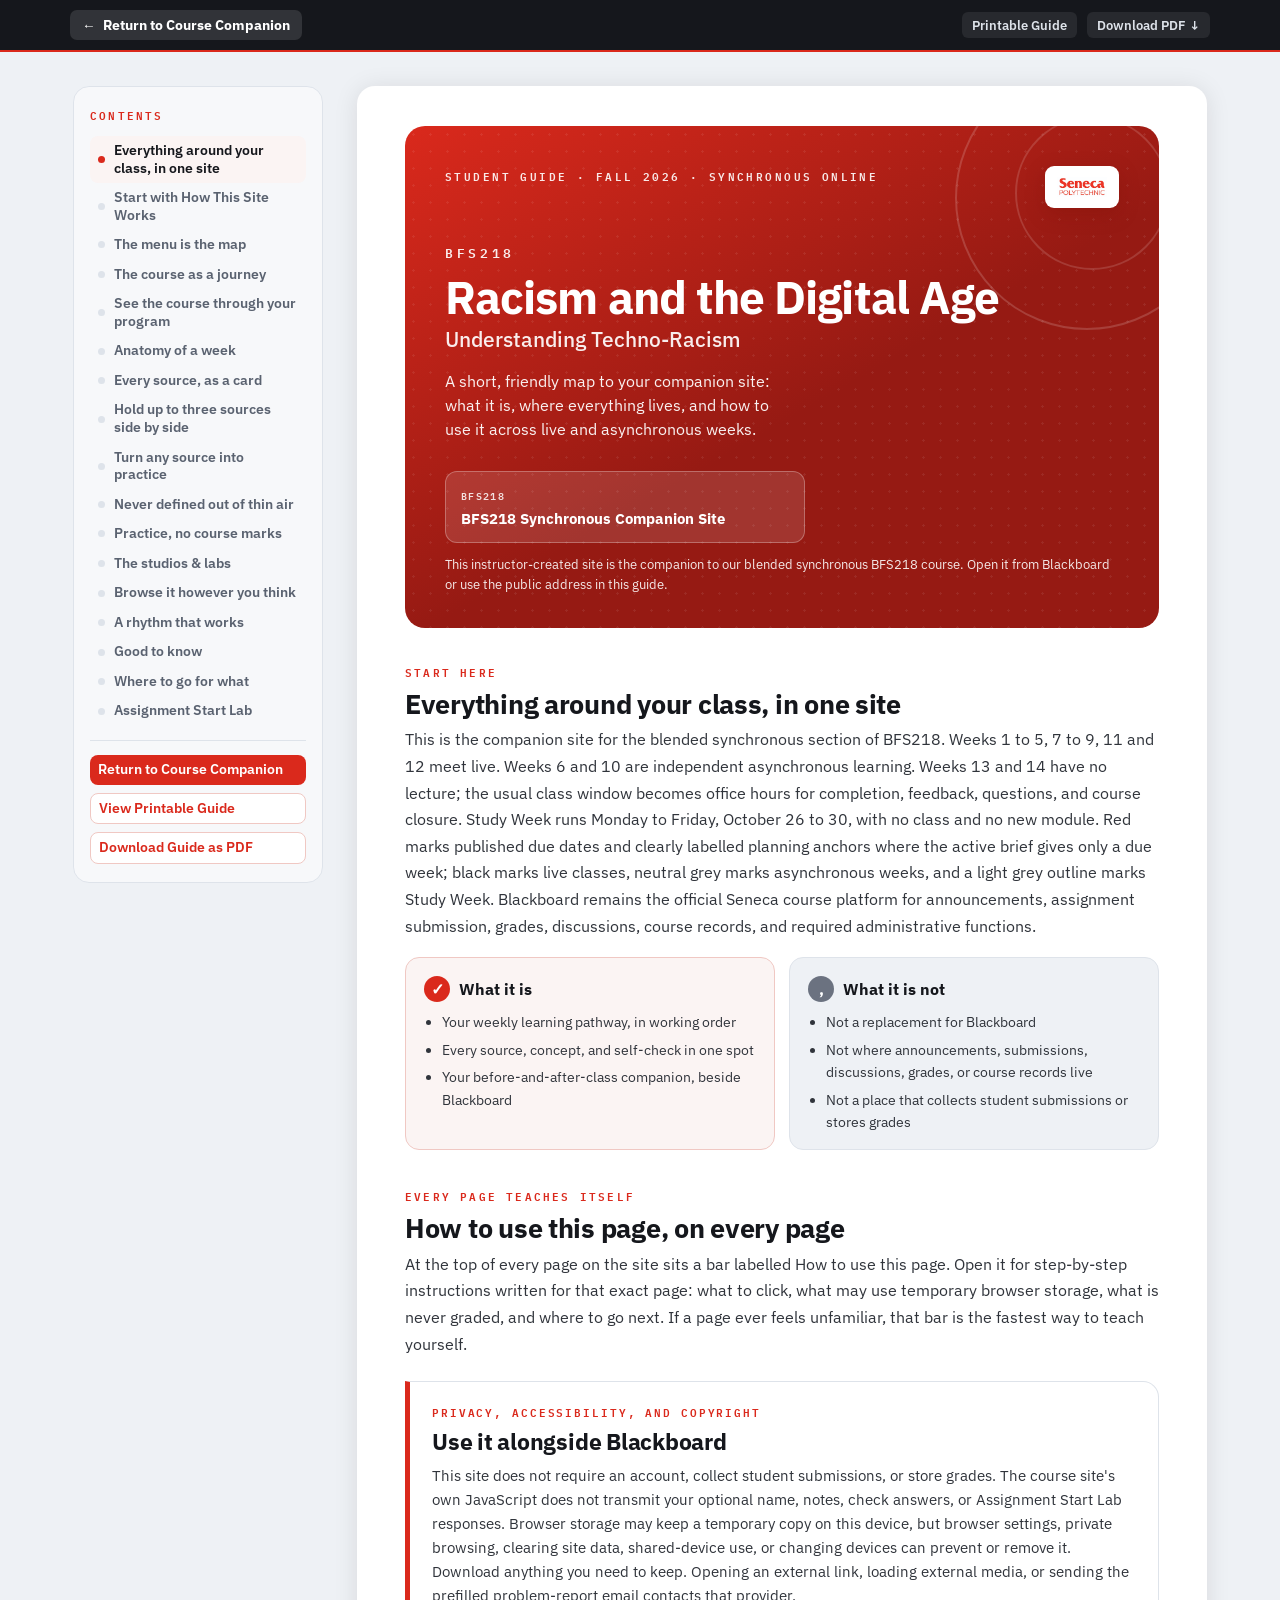
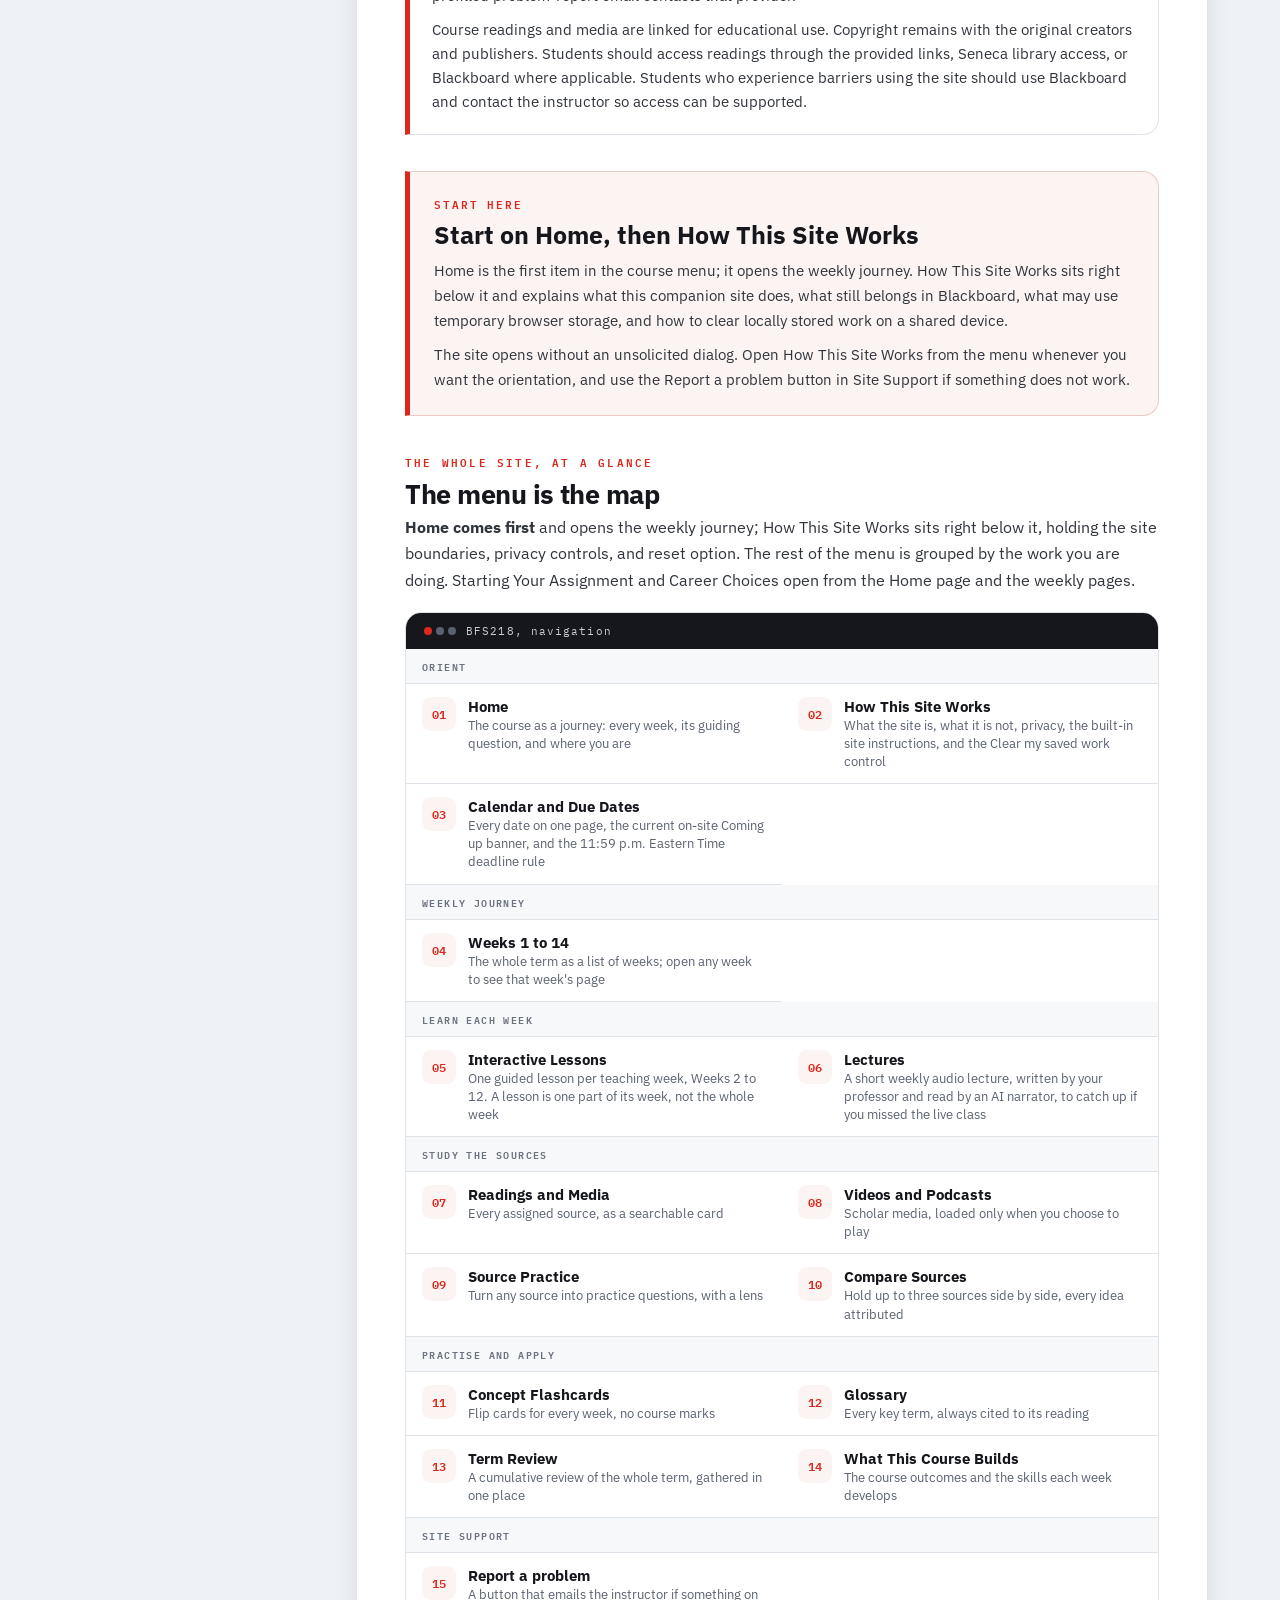
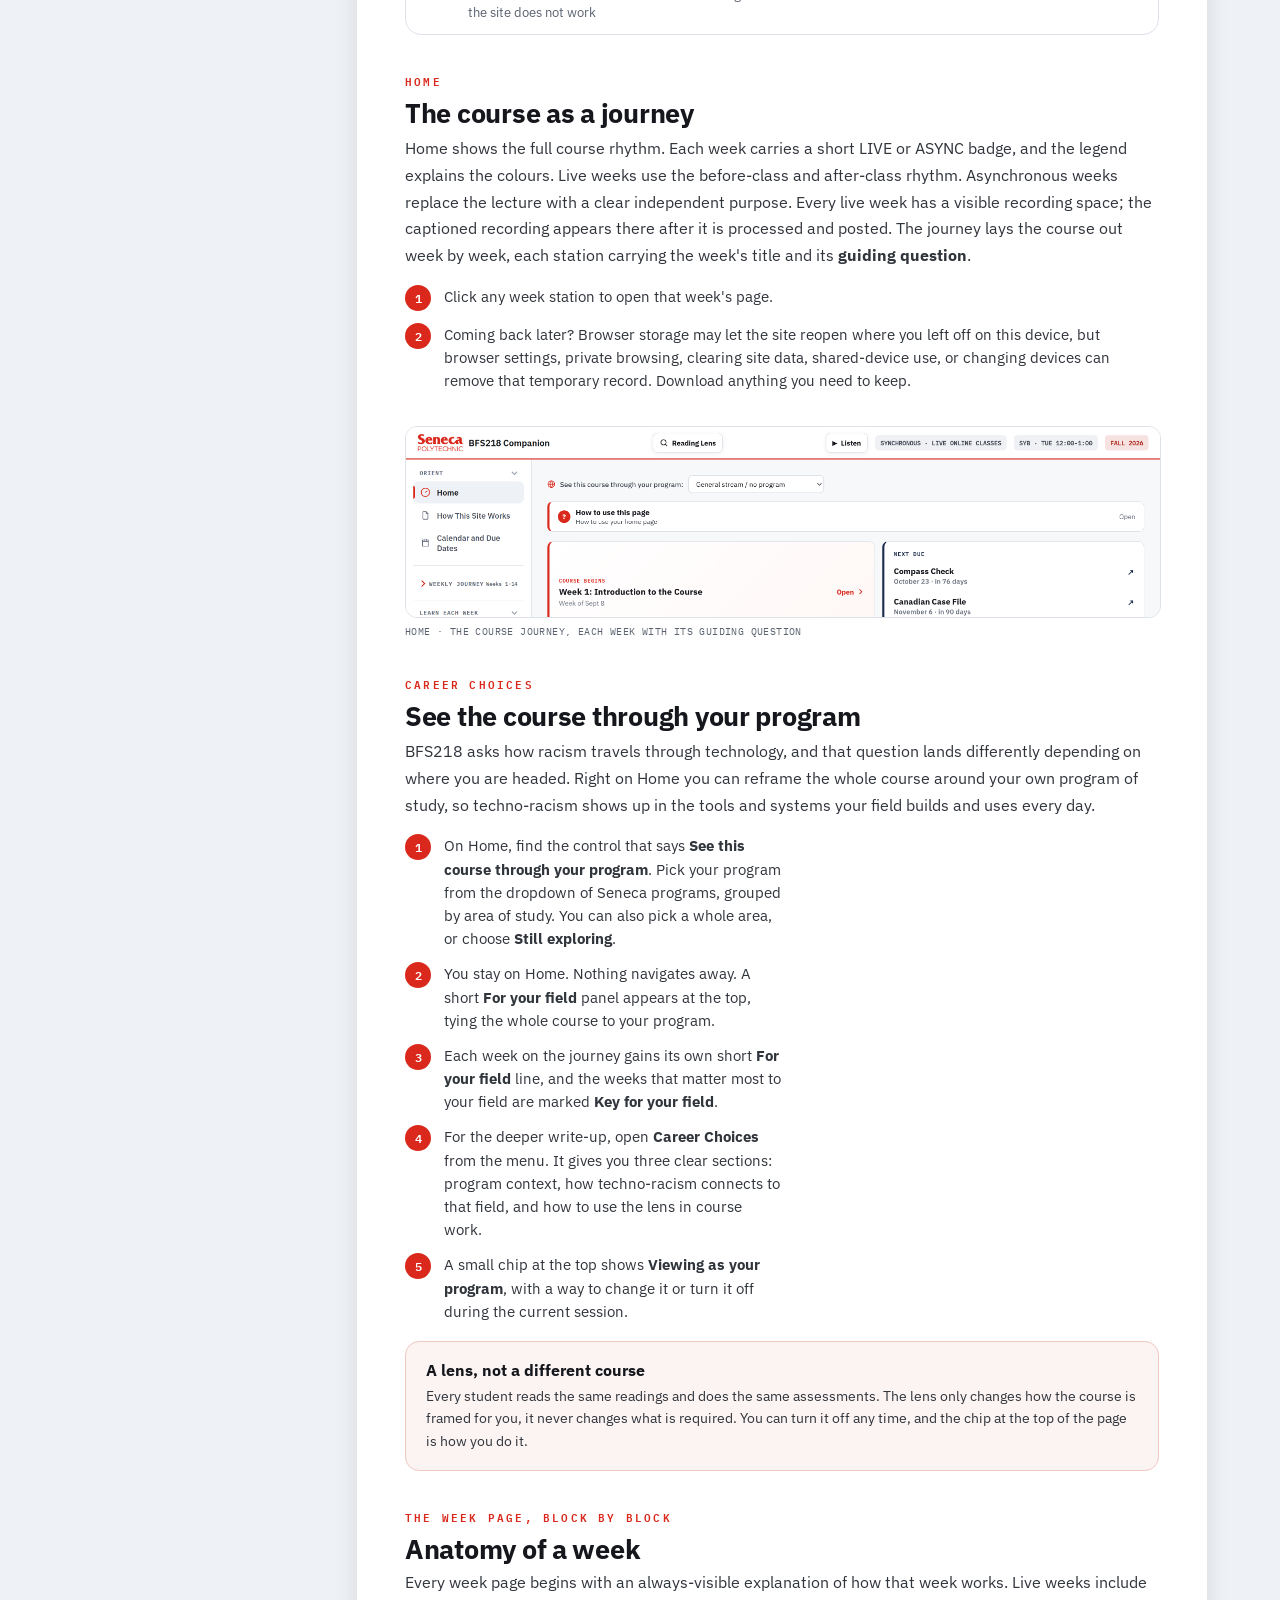
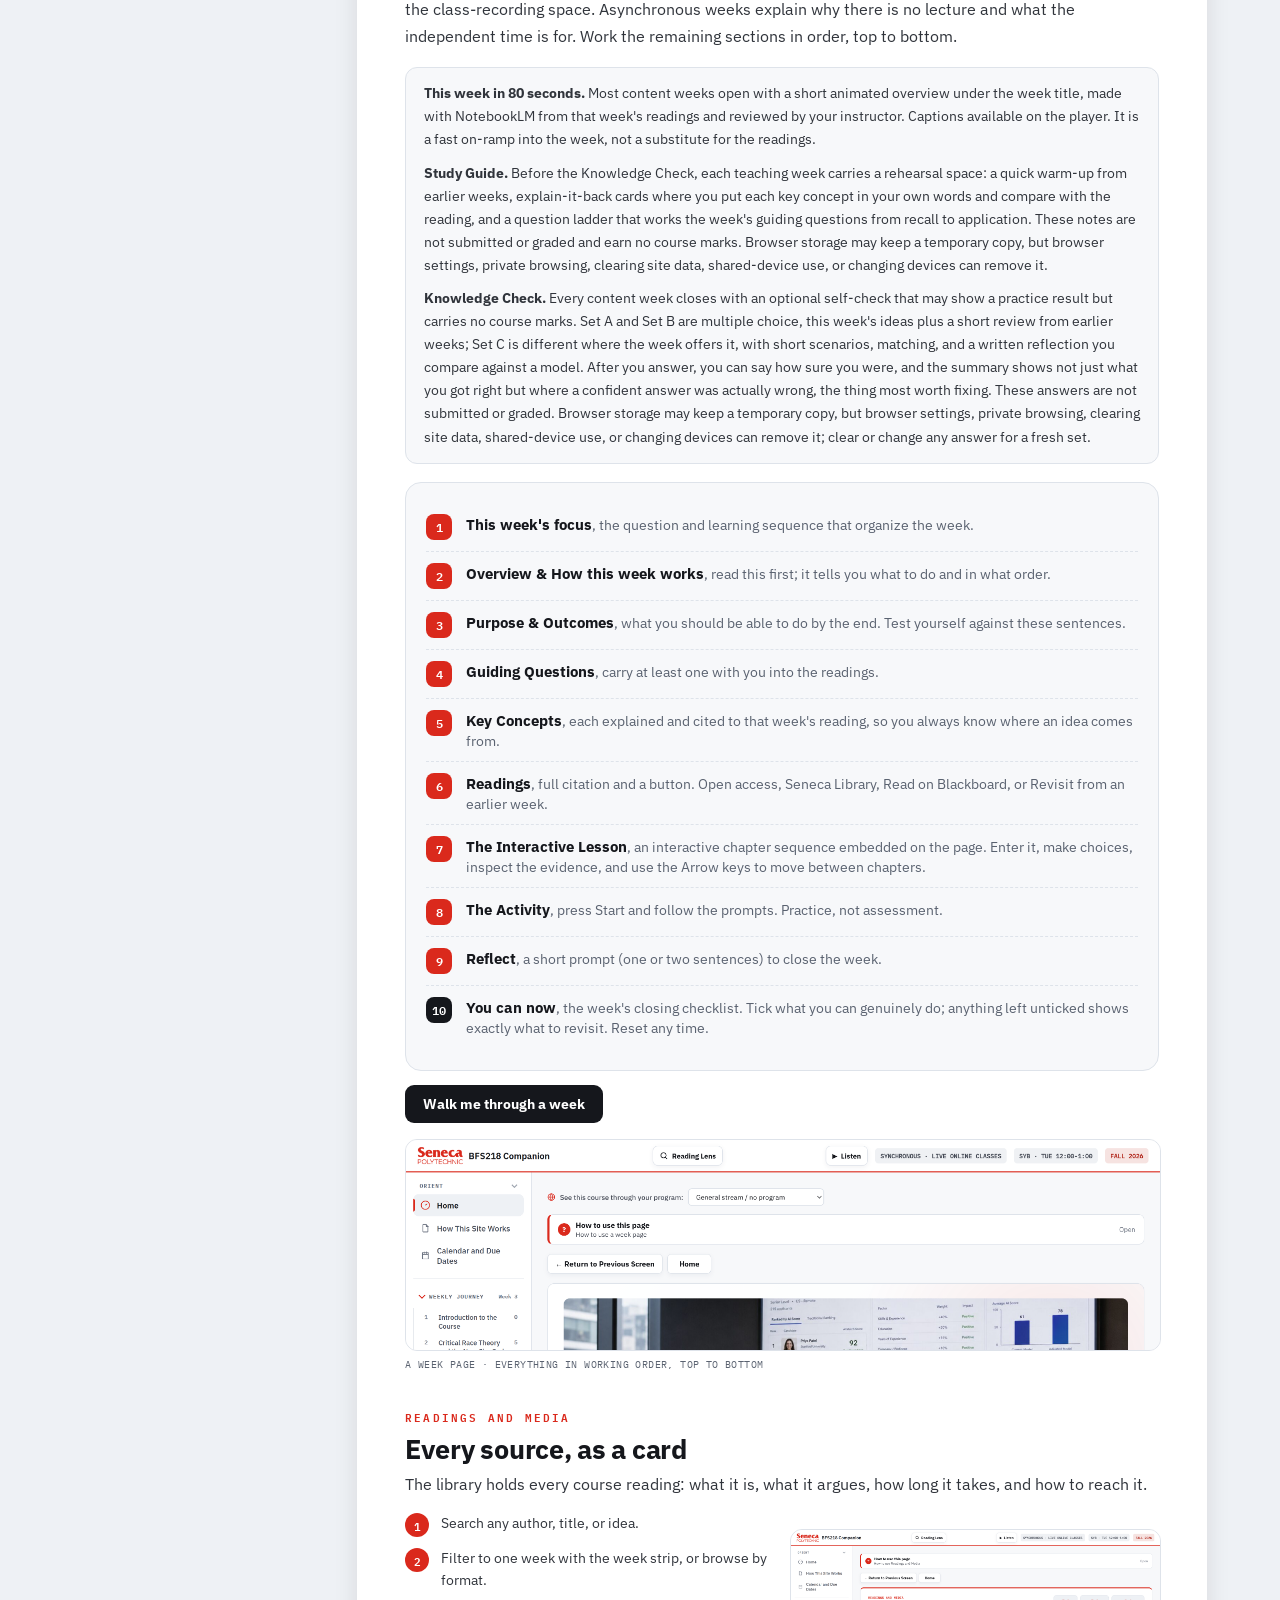
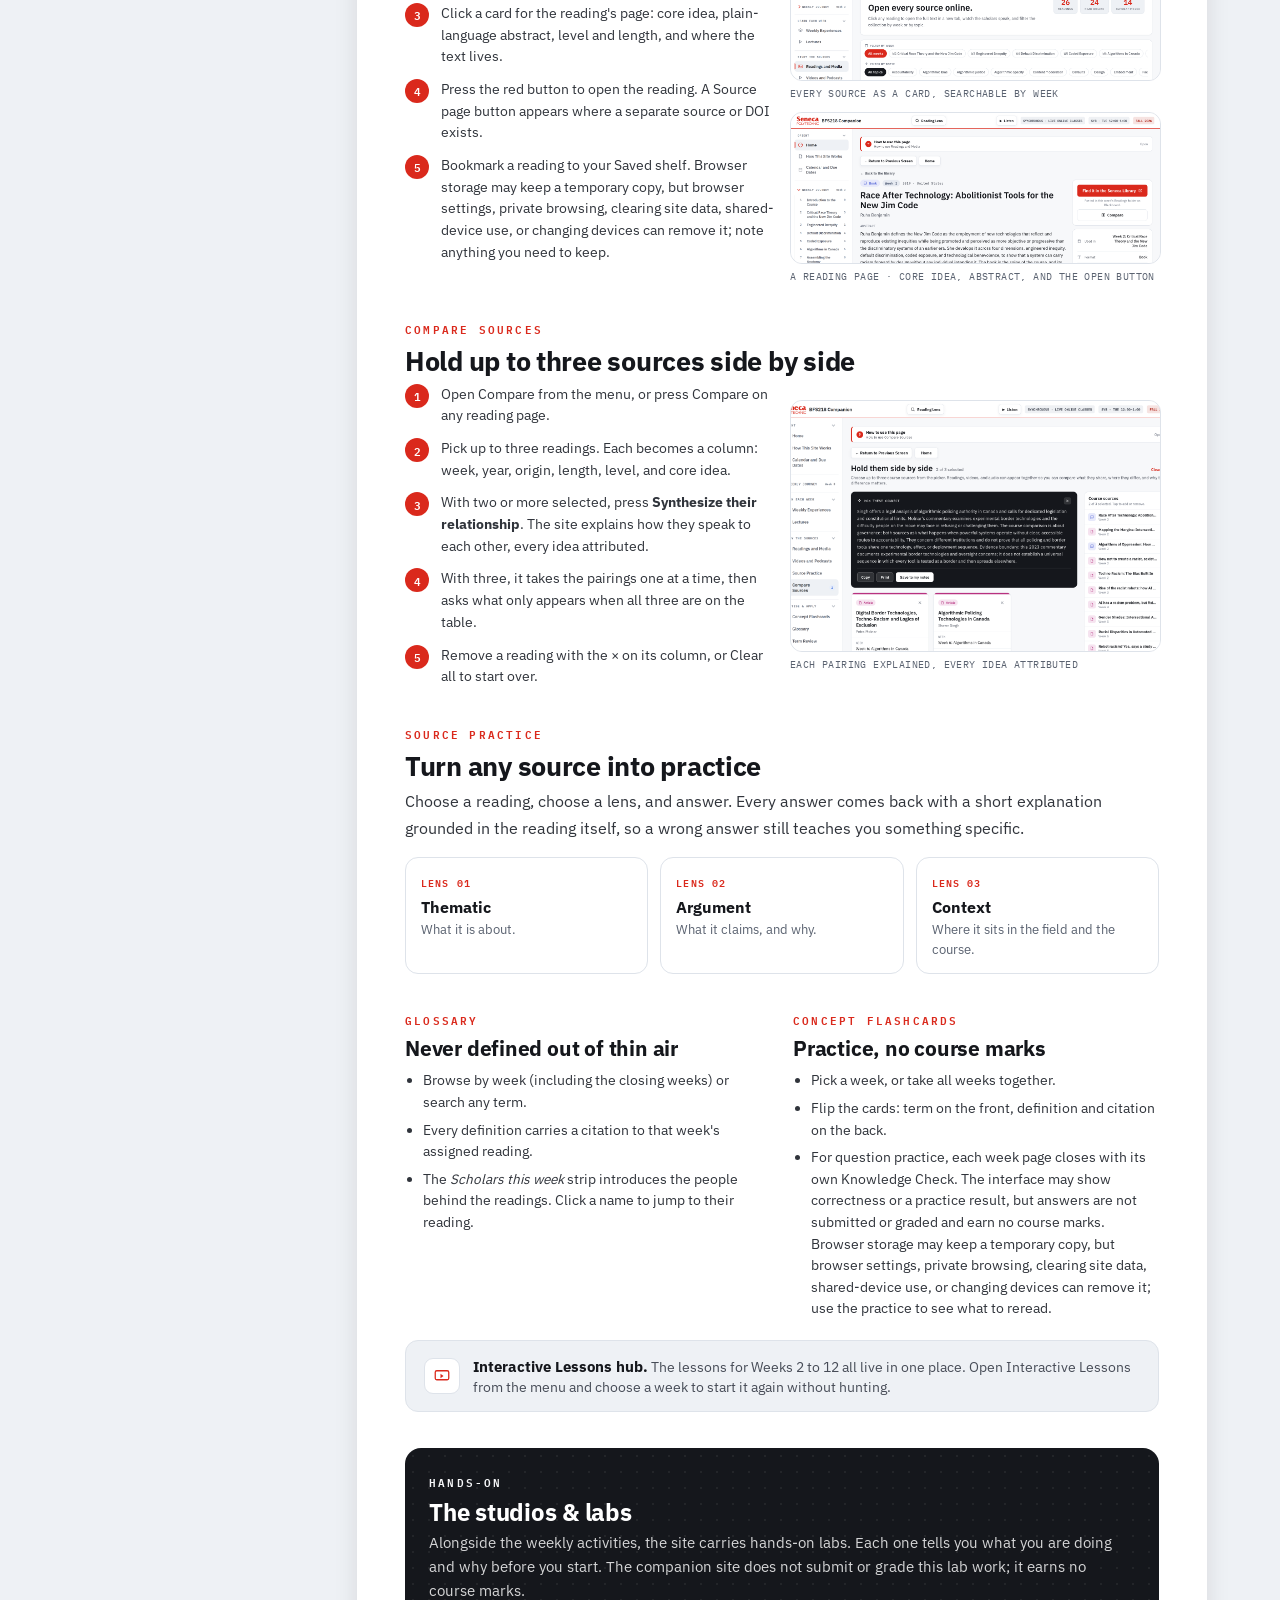
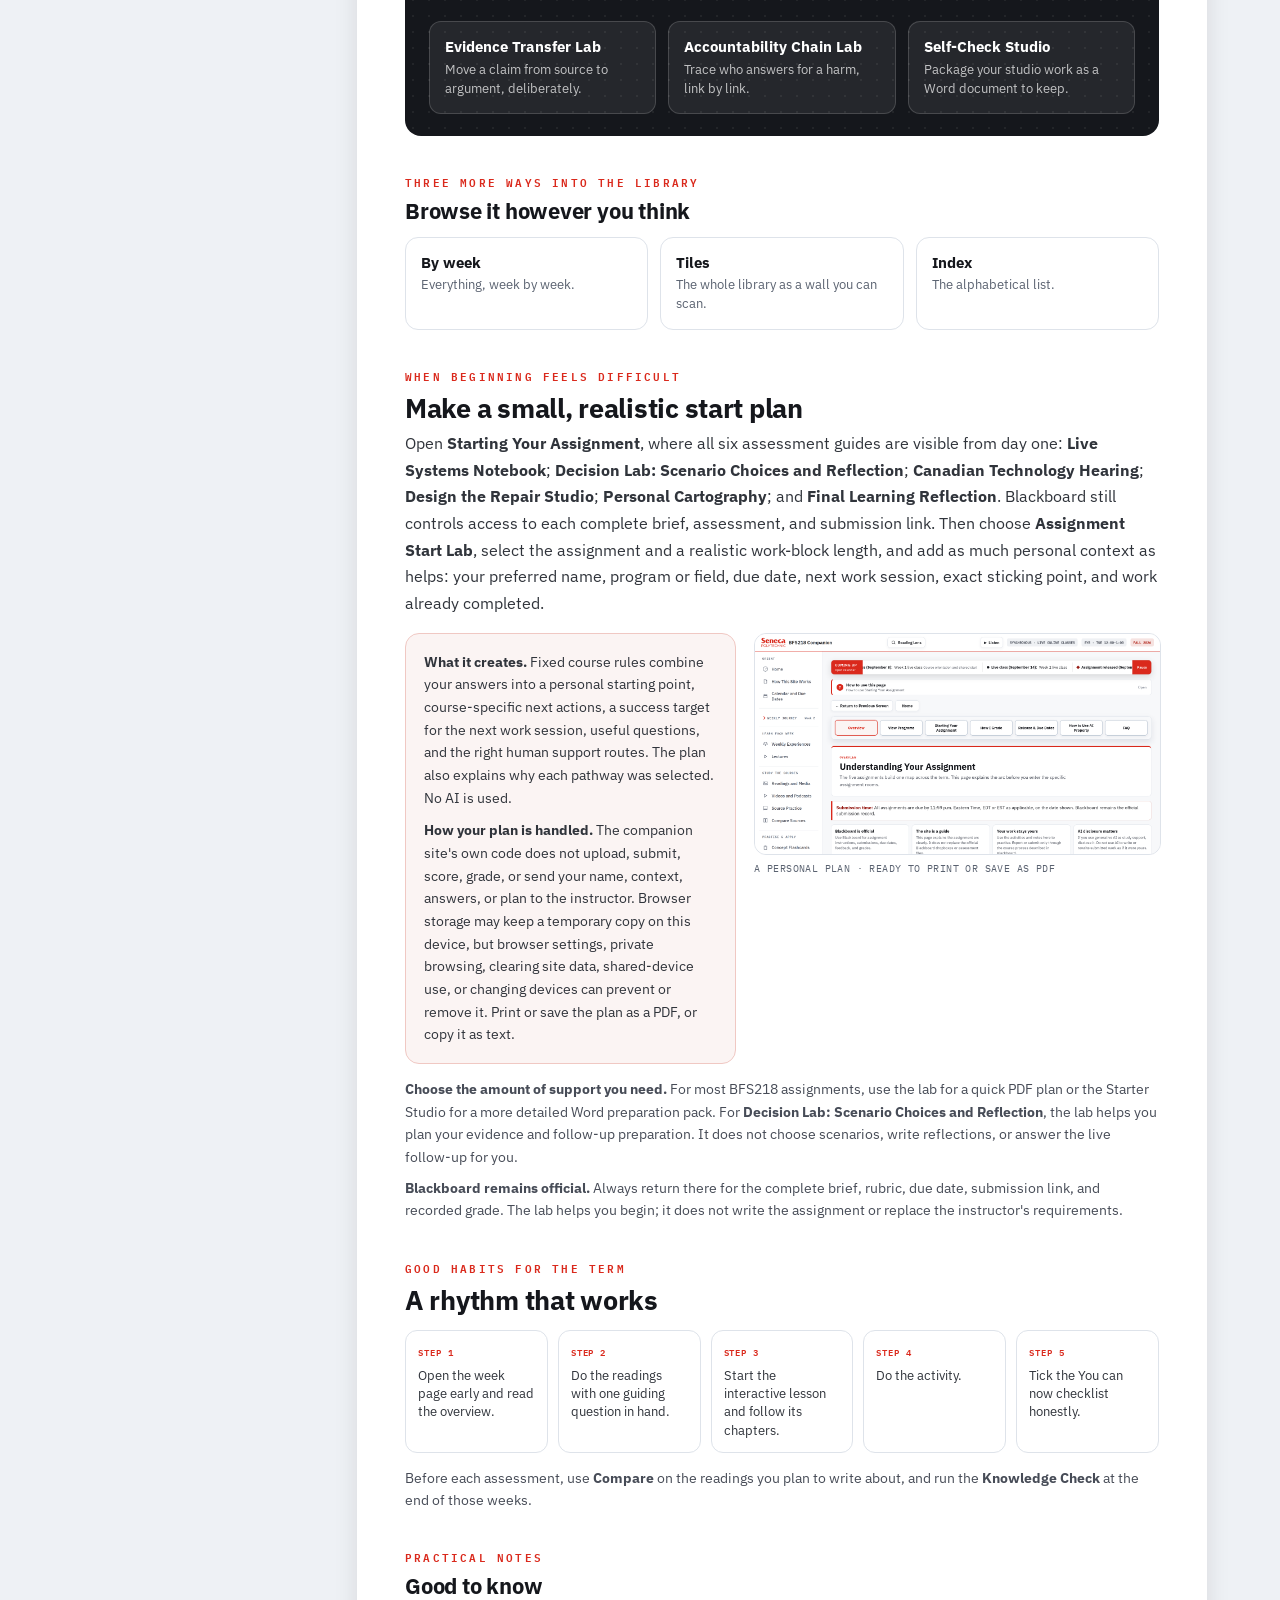
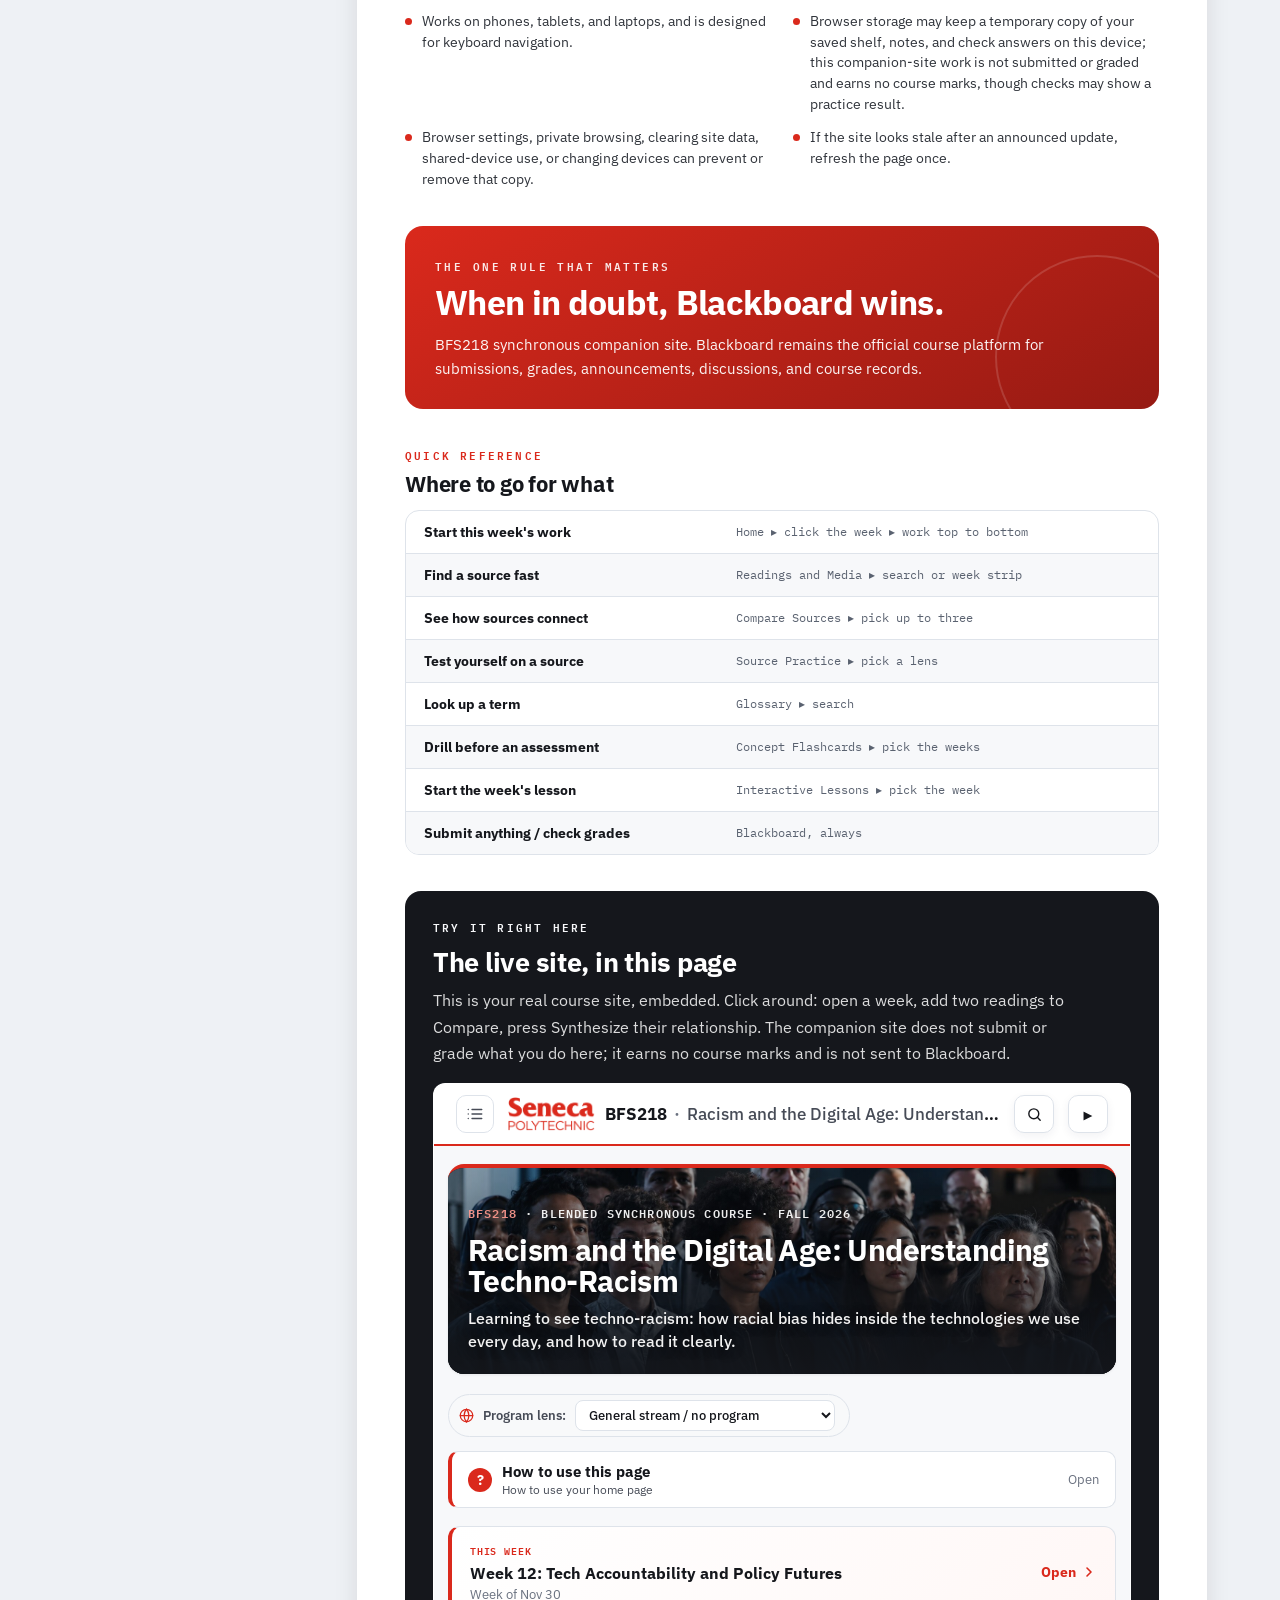
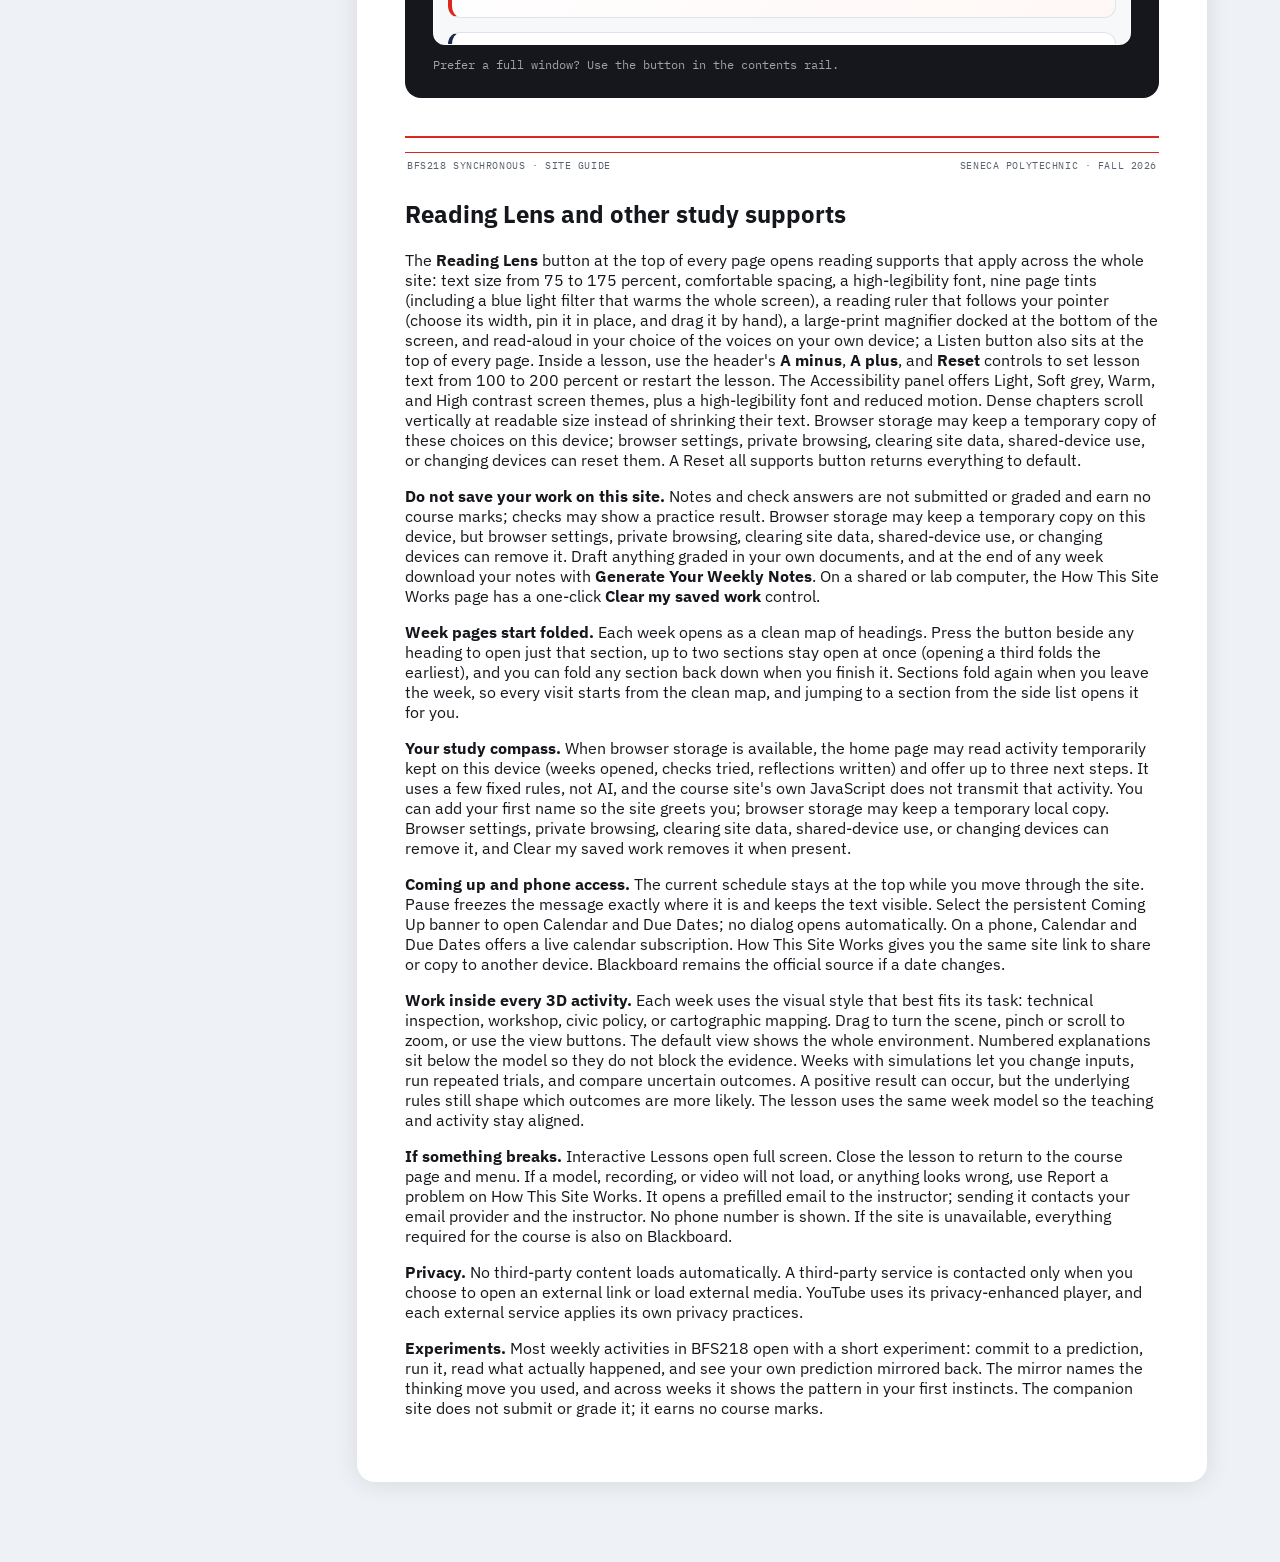
==== guide/index.html @ cd0c5601 "feat(navigation): multi-persona navigation hardening, subpage breadcrumbs, and assignment lab synchr" ====
<!DOCTYPE html>
<html lang="en-CA">
<head>
<meta charset="utf-8">
<meta name="viewport" content="width=device-width, initial-scale=1">
<title>BFS218 Synchronous Student Guide: Using Your Companion Site</title>
<meta name="description" content="How to use the instructor-created companion site for the synchronous online section of BFS218, while Blackboard remains the official Seneca course platform.">
<link rel="icon" type="image/svg+xml" href="../favicon.svg">
<link rel="stylesheet" href="../fonts/fonts.css">
<style>body{margin:0;background:#EEF1F5}::selection{background:#FBF4F3;color:#15171C}.shot-btn{all:unset;display:block;width:100%;height:100%;cursor:zoom-in}.shot-btn:focus-visible{outline:3px solid #DA291C;outline-offset:2px}</style>
<link rel="stylesheet" href="assets/web.css">
</head>
<body>
<a class="skip" href="#guide-doc">Skip to the guide</a>
<header class="guide-topbar no-print" style="position:sticky;top:0;z-index:50;background:#15171C;color:#fff;border-bottom:2px solid #DA291C;padding:10px 20px">
  <div style="max-width:1140px;margin:0 auto;display:flex;align-items:center;justify-content:space-between;gap:16px;flex-wrap:wrap">
    <a href="../index.html" style="display:inline-flex;align-items:center;gap:7px;color:#fff;text-decoration:none;font-family:'IBM Plex Sans',sans-serif;font-weight:700;font-size:13.5px;padding:6px 12px;background:rgba(255,255,255,.12);border-radius:7px">
      <span aria-hidden="true">&#8592;</span> Return to Course Companion
    </a>
    <div style="display:flex;align-items:center;gap:10px">
      <a href="print.html" style="color:#DEE3EA;text-decoration:none;font-family:'IBM Plex Sans',sans-serif;font-size:12.5px;font-weight:600;padding:5px 10px;border-radius:6px;background:rgba(255,255,255,.08)">Printable Guide</a>
      <a href="BFS218-Companion-Guide.pdf" download style="color:#DEE3EA;text-decoration:none;font-family:'IBM Plex Sans',sans-serif;font-size:12.5px;font-weight:600;padding:5px 10px;border-radius:6px;background:rgba(255,255,255,.08)">Download PDF &#8595;</a>
    </div>
  </div>
</header>
<div class="frame">
  <nav class="rail" aria-label="Guide contents">
    <div class="rail-kicker">Contents</div>
    <a href="#your-reading-room-not-another-inbox"><span class="dot"></span>Everything around your class, in one site</a><a href="#start-with-how-this-site-works"><span class="dot"></span>Start with How This Site Works</a><a href="#the-menu-is-the-map"><span class="dot"></span>The menu is the map</a><a href="#the-course-as-a-journey"><span class="dot"></span>The course as a journey</a><a href="#see-the-course-through-your-program"><span class="dot"></span>See the course through your program</a><a href="#anatomy-of-a-week"><span class="dot"></span>Anatomy of a week</a><a href="#every-reading-as-a-card"><span class="dot"></span>Every source, as a card</a><a href="#hold-up-to-three-readings-side-by-side"><span class="dot"></span>Hold up to three sources side by side</a><a href="#turn-any-reading-into-practice"><span class="dot"></span>Turn any source into practice</a><a href="#never-defined-out-of-thin-air"><span class="dot"></span>Never defined out of thin air</a><a href="#practice-never-scored"><span class="dot"></span>Practice, no course marks</a><a href="#the-studios-and-labs"><span class="dot"></span>The studios & labs</a><a href="#browse-it-however-you-think"><span class="dot"></span>Browse it however you think</a><a href="#a-rhythm-that-works"><span class="dot"></span>A rhythm that works</a><a href="#good-to-know"><span class="dot"></span>Good to know</a><a href="#where-to-go-for-what"><span class="dot"></span>Where to go for what</a>
    <a href="#make-a-small-start-plan"><span class="dot"></span>Assignment Start Lab</a>
    <div class="rail-actions">
      <a class="rail-btn" href="../index.html">Return to Course Companion</a>
      <a class="rail-btn ghost" href="print.html">View Printable Guide</a>
      <a class="rail-btn ghost" href="BFS218-Companion-Guide.pdf" download>Download Guide as PDF</a>
    </div>
  </nav>
  <main id="guide-doc" class="doc" style="--sr:#DA291C;font-family:'IBM Plex Sans',Georgia,serif;color:#15171C">



<!-- ===================== COVER ===================== -->
<div style="position:relative;overflow:hidden;border-radius:20px;background:#DA291C;background-image:linear-gradient(150deg,#DA291C 0%,#961A13 55%,#961A13 100%);color:#fff;padding:40px 40px 34px">
  <div style="position:absolute;inset:0;background-image:radial-gradient(rgba(255,255,255,.14) 1.1px,transparent 1.2px);background-size:17px 17px;opacity:.5;pointer-events:none"></div>
  <div style="position:absolute;right:-60px;top:-60px;width:260px;height:260px;border:2px solid rgba(255,255,255,.16);border-radius:50%;pointer-events:none"></div>
  <div style="position:absolute;right:-10px;top:-10px;width:150px;height:150px;border:2px solid rgba(255,255,255,.14);border-radius:50%;pointer-events:none"></div>

  <div style="position:relative;display:flex;justify-content:space-between;align-items:flex-start;gap:16px">
    <div style="font-family:'IBM Plex Mono',monospace;font-size:11px;letter-spacing:.22em;text-transform:uppercase;color:rgba(255,255,255,.9);font-weight:700">Student Guide · Fall 2026 · Synchronous Online</div>
    <div style="background:#fff;border-radius:9px;padding:8px 12px;display:flex;align-items:center;box-shadow:0 6px 20px rgba(120,15,5,.28)">
      <img src="./assets/seneca-logo.png" alt="Seneca Polytechnic" style="height:26px;display:block" />
    </div>
  </div>

  <div style="position:relative;margin-top:34px">
    <div style="font-family:'IBM Plex Mono',monospace;font-size:13px;letter-spacing:.28em;font-weight:700;color:rgba(255,255,255,.92)">BFS218</div>
    <h1 style="font-family:'IBM Plex Sans',sans-serif;font-weight:800;letter-spacing:-.02em;line-height:1.02;font-size:46px;margin:10px 0 0;color:#fff;text-wrap:balance">Racism and the Digital Age</h1>
    <div style="font-family:'IBM Plex Sans',sans-serif;font-weight:500;font-size:21px;line-height:1.15;margin-top:6px;color:rgba(255,255,255,.92)">Understanding Techno-Racism</div>
    <p style="font-family:'IBM Plex Sans',serif;font-size:16px;line-height:1.5;margin:18px 0 0;max-width:34ch;color:rgba(255,255,255,.94)">A short, friendly map to your companion site: what it is, where everything lives, and how to use it across live and asynchronous weeks.</p>
  </div>

  <div style="position:relative;margin-top:30px;display:grid;grid-template-columns:1fr;gap:12px;max-width:360px">
    <div style="background:rgba(255,255,255,.12);border:1px solid rgba(255,255,255,.28);border-radius:12px;padding:14px 15px">
      <div style="font-family:'IBM Plex Mono',monospace;font-size:9.5px;letter-spacing:.14em;text-transform:uppercase;color:rgba(255,255,255,.85);font-weight:700;margin-bottom:5px">BFS218</div>
      <div style="font-family:'IBM Plex Sans',sans-serif;font-size:15px;font-weight:700;color:#fff">BFS218 Synchronous Companion Site</div>
    </div>
  </div>
  <div style="position:relative;margin-top:12px;font-family:'IBM Plex Sans',serif;font-size:13px;line-height:1.5;color:rgba(255,255,255,.9)">This instructor-created site is the companion to our blended synchronous BFS218 course. Open it from Blackboard or use the public address in this guide.</div>
</div>

<!-- ===================== WHAT THIS IS ===================== -->
<section style="margin-top:34px;break-inside:avoid">
  <div style="font-family:'IBM Plex Mono',monospace;font-size:11px;font-weight:700;letter-spacing:.2em;text-transform:uppercase;color:#DA291C;margin:0 0 8px">Start here</div>
  <h2 id="your-reading-room-not-another-inbox" style="font-family:'IBM Plex Sans',sans-serif;font-size:27px;line-height:1.08;font-weight:800;letter-spacing:-.01em;color:#15171C;margin:0 0 8px">Everything around your class, in one site</h2>
  <p style="font-family:'IBM Plex Sans',serif;font-size:15.5px;line-height:1.72;color:#30343B;margin:0 0 18px">This is the companion site for the blended synchronous section of BFS218. Weeks 1 to 5, 7 to 9, 11 and 12 meet live. Weeks 6 and 10 are independent asynchronous learning. Weeks 13 and 14 have no lecture; the usual class window becomes office hours for completion, feedback, questions, and course closure. Study Week runs Monday to Friday, October 26 to 30, with no class and no new module. Red marks published due dates and clearly labelled planning anchors where the active brief gives only a due week; black marks live classes, neutral grey marks asynchronous weeks, and a light grey outline marks Study Week. Blackboard remains the official Seneca course platform for announcements, assignment submission, grades, discussions, course records, and required administrative functions.</p>

  <div style="display:grid;grid-template-columns:1fr 1fr;gap:14px">
    <div style="background:#FBF4F3;border:1px solid #F0C8C3;border-radius:14px;padding:18px 18px 16px">
      <div style="display:flex;align-items:center;gap:9px;margin-bottom:9px">
        <span style="display:inline-flex;width:26px;height:26px;border-radius:50%;background:#DA291C;color:#fff;align-items:center;justify-content:center;font-weight:800;font-family:'IBM Plex Sans',sans-serif">✓</span>
        <span style="font-family:'IBM Plex Sans',sans-serif;font-weight:800;font-size:16px;color:#15171C">What it is</span>
      </div>
      <ul style="margin:0;padding-left:18px;font-family:'IBM Plex Sans',serif;font-size:14px;line-height:1.6;color:#30343B">
        <li style="margin-bottom:5px">Your weekly learning pathway, in working order</li>
        <li style="margin-bottom:5px">Every source, concept, and self-check in one spot</li>
        <li style="margin-bottom:0">Your before-and-after-class companion, beside Blackboard</li>
      </ul>
    </div>
    <div style="background:#EEF1F5;border:1px solid #DEE3EA;border-radius:14px;padding:18px 18px 16px">
      <div style="display:flex;align-items:center;gap:9px;margin-bottom:9px">
        <span style="display:inline-flex;width:26px;height:26px;border-radius:50%;background:#6B7280;color:#fff;align-items:center;justify-content:center;font-weight:800;font-family:'IBM Plex Sans',sans-serif">, </span>
        <span style="font-family:'IBM Plex Sans',sans-serif;font-weight:800;font-size:16px;color:#15171C">What it is not</span>
      </div>
      <ul style="margin:0;padding-left:18px;font-family:'IBM Plex Sans',serif;font-size:14px;line-height:1.6;color:#30343B">
        <li style="margin-bottom:5px">Not a replacement for Blackboard</li>
        <li style="margin-bottom:5px">Not where announcements, submissions, discussions, grades, or course records live</li>
        <li style="margin-bottom:0">Not a place that collects student submissions or stores grades</li>
      </ul>
    </div>
  </div>
</section>
<section style="margin-top:36px;break-inside:avoid">
  <div style="font-family:'IBM Plex Mono',monospace;font-size:11px;font-weight:700;letter-spacing:.2em;text-transform:uppercase;color:#DA291C;margin:0 0 8px">Every page teaches itself</div>
  <h2 id="every-page-teaches-itself" style="font-family:'IBM Plex Sans',sans-serif;font-size:27px;line-height:1.08;font-weight:800;letter-spacing:-.01em;color:#15171C;margin:0 0 8px">How to use this page, on every page</h2>
  <p style="font-family:'IBM Plex Sans',serif;font-size:15.5px;line-height:1.72;color:#30343B;margin:0">At the top of every page on the site sits a bar labelled How to use this page. Open it for step-by-step instructions written for that exact page: what to click, what may use temporary browser storage, what is never graded, and where to go next. If a page ever feels unfamiliar, that bar is the fastest way to teach yourself.</p>
</section>


<section style="margin-top:24px;break-inside:avoid;background:#fff;border:1.5px solid #DEE3EA;border-left:5px solid #DA291C;border-radius:0 16px 16px 0;padding:20px 22px">
  <div style="font-family:'IBM Plex Mono',monospace;font-size:10.5px;font-weight:700;letter-spacing:.18em;text-transform:uppercase;color:#DA291C;margin:0 0 8px">Privacy, accessibility, and copyright</div>
  <h2 id="privacy-accessibility-copyright" style="font-family:'IBM Plex Sans',sans-serif;font-size:23px;line-height:1.1;font-weight:800;letter-spacing:-.01em;color:#15171C;margin:0 0 10px">Use it alongside Blackboard</h2>
  <p style="font-family:'IBM Plex Sans',serif;font-size:14.5px;line-height:1.65;color:#30343B;margin:0 0 10px">This site does not require an account, collect student submissions, or store grades. The course site's own JavaScript does not transmit your optional name, notes, check answers, or Assignment Start Lab responses. Browser storage may keep a temporary copy on this device, but browser settings, private browsing, clearing site data, shared-device use, or changing devices can prevent or remove it. Download anything you need to keep. Opening an external link, loading external media, or sending the prefilled problem-report email contacts that provider.</p>
  <p style="font-family:'IBM Plex Sans',serif;font-size:14.5px;line-height:1.65;color:#30343B;margin:0">Course readings and media are linked for educational use. Copyright remains with the original creators and publishers. Students should access readings through the provided links, Seneca library access, or Blackboard where applicable. Students who experience barriers using the site should use Blackboard and contact the instructor so access can be supported.</p>
</section>

<!-- ===================== START HERE ===================== -->
<section style="margin-top:36px;break-inside:avoid;background:#FBF4F3;border:1.5px solid #F0C8C3;border-left:5px solid #DA291C;border-radius:0 16px 16px 0;padding:22px 24px">
  <div style="font-family:'IBM Plex Mono',monospace;font-size:10.5px;font-weight:700;letter-spacing:.18em;text-transform:uppercase;color:#DA291C;margin:0 0 8px">Start here</div>
  <h2 id="start-with-how-this-site-works" style="font-family:'IBM Plex Sans',sans-serif;font-size:25px;line-height:1.12;font-weight:800;color:#15171C;margin:0 0 9px">Start on Home, then How This Site Works</h2>
  <p style="font-family:'IBM Plex Sans',sans-serif;font-size:15px;line-height:1.68;color:#30343B;margin:0 0 9px">Home is the first item in the course menu; it opens the weekly journey. How This Site Works sits right below it and explains what this companion site does, what still belongs in Blackboard, what may use temporary browser storage, and how to clear locally stored work on a shared device.</p>
  <p style="font-family:'IBM Plex Sans',sans-serif;font-size:15px;line-height:1.68;color:#30343B;margin:0">The site opens without an unsolicited dialog. Open How This Site Works from the menu whenever you want the orientation, and use the Report a problem button in Site Support if something does not work.</p>
</section>

<!-- ===================== MENU MAP ===================== -->
<section style="margin-top:36px">
  <div style="font-family:'IBM Plex Mono',monospace;font-size:11px;font-weight:700;letter-spacing:.2em;text-transform:uppercase;color:#DA291C;margin:0 0 8px">The whole site, at a glance</div>
  <h2 id="the-menu-is-the-map" style="font-family:'IBM Plex Sans',sans-serif;font-size:27px;line-height:1.08;font-weight:800;letter-spacing:-.01em;color:#15171C;margin:0 0 6px">The menu is the map</h2>
  <p style="font-family:'IBM Plex Sans',serif;font-size:15.5px;line-height:1.72;color:#30343B;margin:0 0 18px"><strong>Home comes first</strong> and opens the weekly journey; How This Site Works sits right below it, holding the site boundaries, privacy controls, and reset option. The rest of the menu is grouped by the work you are doing. Starting Your Assignment and Career Choices open from the Home page and the weekly pages.</p>

  <div style="border:1.5px solid #DEE3EA;border-radius:16px;overflow:hidden;background:#fff">
    <div style="background:#15171C;color:#fff;padding:11px 18px;display:flex;align-items:center;gap:10px">
      <span style="display:flex;gap:4px"><span style="width:8px;height:8px;border-radius:50%;background:#DA291C"></span><span style="width:8px;height:8px;border-radius:50%;background:#5A6270"></span><span style="width:8px;height:8px;border-radius:50%;background:#5A6270"></span></span>
      <span style="font-family:'IBM Plex Mono',monospace;font-size:11px;letter-spacing:.1em;color:#C7CDD6">BFS218, navigation</span>
    </div>

    <div style="display:grid;grid-template-columns:1fr 1fr">
      <div style="grid-column:1/-1;background:#F7F8FA;border-bottom:1px solid #DEE3EA;padding:8px 16px;font-family:'IBM Plex Mono',monospace;font-size:10px;font-weight:700;letter-spacing:.14em;text-transform:uppercase;color:#6B7280">Orient</div><div style="display:flex;gap:12px;align-items:flex-start;padding:13px 16px;border-bottom:1px solid #DEE3EA;"><span style="flex:0 0 auto;width:34px;height:34px;border-radius:9px;background:#FBF4F3;display:flex;align-items:center;justify-content:center;font-family:'IBM Plex Mono',monospace;font-weight:700;font-size:12px;color:#DA291C">01</span><div><div style="font-family:'IBM Plex Sans',sans-serif;font-weight:800;font-size:14.5px;color:#15171C">Home</div><div style="font-family:'IBM Plex Sans',serif;font-size:12.5px;line-height:1.45;color:#5A6270">The course as a journey: every week, its guiding question, and where you are</div></div></div><div style="display:flex;gap:12px;align-items:flex-start;padding:13px 16px;border-bottom:1px solid #DEE3EA;"><span style="flex:0 0 auto;width:34px;height:34px;border-radius:9px;background:#FBF4F3;display:flex;align-items:center;justify-content:center;font-family:'IBM Plex Mono',monospace;font-weight:700;font-size:12px;color:#DA291C">02</span><div><div style="font-family:'IBM Plex Sans',sans-serif;font-weight:800;font-size:14.5px;color:#15171C">How This Site Works</div><div style="font-family:'IBM Plex Sans',serif;font-size:12.5px;line-height:1.45;color:#5A6270">What the site is, what it is not, privacy, the built-in site instructions, and the Clear my saved work control</div></div></div><div style="display:flex;gap:12px;align-items:flex-start;padding:13px 16px;border-bottom:1px solid #DEE3EA;"><span style="flex:0 0 auto;width:34px;height:34px;border-radius:9px;background:#FBF4F3;display:flex;align-items:center;justify-content:center;font-family:'IBM Plex Mono',monospace;font-weight:700;font-size:12px;color:#DA291C">03</span><div><div style="font-family:'IBM Plex Sans',sans-serif;font-weight:800;font-size:14.5px;color:#15171C">Calendar and Due Dates</div><div style="font-family:'IBM Plex Sans',serif;font-size:12.5px;line-height:1.45;color:#5A6270">Every date on one page, the current on-site Coming up banner, and the 11:59 p.m. Eastern Time deadline rule</div></div></div><div style="grid-column:1/-1;background:#F7F8FA;border-bottom:1px solid #DEE3EA;padding:8px 16px;font-family:'IBM Plex Mono',monospace;font-size:10px;font-weight:700;letter-spacing:.14em;text-transform:uppercase;color:#6B7280">Weekly journey</div><div style="display:flex;gap:12px;align-items:flex-start;padding:13px 16px;border-bottom:1px solid #DEE3EA;"><span style="flex:0 0 auto;width:34px;height:34px;border-radius:9px;background:#FBF4F3;display:flex;align-items:center;justify-content:center;font-family:'IBM Plex Mono',monospace;font-weight:700;font-size:12px;color:#DA291C">04</span><div><div style="font-family:'IBM Plex Sans',sans-serif;font-weight:800;font-size:14.5px;color:#15171C">Weeks 1 to 14</div><div style="font-family:'IBM Plex Sans',serif;font-size:12.5px;line-height:1.45;color:#5A6270">The whole term as a list of weeks; open any week to see that week's page</div></div></div><div style="grid-column:1/-1;background:#F7F8FA;border-bottom:1px solid #DEE3EA;padding:8px 16px;font-family:'IBM Plex Mono',monospace;font-size:10px;font-weight:700;letter-spacing:.14em;text-transform:uppercase;color:#6B7280">Learn each week</div><div style="display:flex;gap:12px;align-items:flex-start;padding:13px 16px;border-bottom:1px solid #DEE3EA;"><span style="flex:0 0 auto;width:34px;height:34px;border-radius:9px;background:#FBF4F3;display:flex;align-items:center;justify-content:center;font-family:'IBM Plex Mono',monospace;font-weight:700;font-size:12px;color:#DA291C">05</span><div><div style="font-family:'IBM Plex Sans',sans-serif;font-weight:800;font-size:14.5px;color:#15171C">Interactive Lessons</div><div style="font-family:'IBM Plex Sans',serif;font-size:12.5px;line-height:1.45;color:#5A6270">One guided lesson per teaching week, Weeks 2 to 12. A lesson is one part of its week, not the whole week</div></div></div><div style="display:flex;gap:12px;align-items:flex-start;padding:13px 16px;border-bottom:1px solid #DEE3EA;"><span style="flex:0 0 auto;width:34px;height:34px;border-radius:9px;background:#FBF4F3;display:flex;align-items:center;justify-content:center;font-family:'IBM Plex Mono',monospace;font-weight:700;font-size:12px;color:#DA291C">06</span><div><div style="font-family:'IBM Plex Sans',sans-serif;font-weight:800;font-size:14.5px;color:#15171C">Lectures</div><div style="font-family:'IBM Plex Sans',serif;font-size:12.5px;line-height:1.45;color:#5A6270">A short weekly audio lecture, written by your professor and read by an AI narrator, to catch up if you missed the live class</div></div></div><div style="grid-column:1/-1;background:#F7F8FA;border-bottom:1px solid #DEE3EA;padding:8px 16px;font-family:'IBM Plex Mono',monospace;font-size:10px;font-weight:700;letter-spacing:.14em;text-transform:uppercase;color:#6B7280">Study the sources</div><div style="display:flex;gap:12px;align-items:flex-start;padding:13px 16px;border-bottom:1px solid #DEE3EA;"><span style="flex:0 0 auto;width:34px;height:34px;border-radius:9px;background:#FBF4F3;display:flex;align-items:center;justify-content:center;font-family:'IBM Plex Mono',monospace;font-weight:700;font-size:12px;color:#DA291C">07</span><div><div style="font-family:'IBM Plex Sans',sans-serif;font-weight:800;font-size:14.5px;color:#15171C">Readings and Media</div><div style="font-family:'IBM Plex Sans',serif;font-size:12.5px;line-height:1.45;color:#5A6270">Every assigned source, as a searchable card</div></div></div><div style="display:flex;gap:12px;align-items:flex-start;padding:13px 16px;border-bottom:1px solid #DEE3EA;"><span style="flex:0 0 auto;width:34px;height:34px;border-radius:9px;background:#FBF4F3;display:flex;align-items:center;justify-content:center;font-family:'IBM Plex Mono',monospace;font-weight:700;font-size:12px;color:#DA291C">08</span><div><div style="font-family:'IBM Plex Sans',sans-serif;font-weight:800;font-size:14.5px;color:#15171C">Videos and Podcasts</div><div style="font-family:'IBM Plex Sans',serif;font-size:12.5px;line-height:1.45;color:#5A6270">Scholar media, loaded only when you choose to play</div></div></div><div style="display:flex;gap:12px;align-items:flex-start;padding:13px 16px;border-bottom:1px solid #DEE3EA;"><span style="flex:0 0 auto;width:34px;height:34px;border-radius:9px;background:#FBF4F3;display:flex;align-items:center;justify-content:center;font-family:'IBM Plex Mono',monospace;font-weight:700;font-size:12px;color:#DA291C">09</span><div><div style="font-family:'IBM Plex Sans',sans-serif;font-weight:800;font-size:14.5px;color:#15171C">Source Practice</div><div style="font-family:'IBM Plex Sans',serif;font-size:12.5px;line-height:1.45;color:#5A6270">Turn any source into practice questions, with a lens</div></div></div><div style="display:flex;gap:12px;align-items:flex-start;padding:13px 16px;border-bottom:1px solid #DEE3EA;"><span style="flex:0 0 auto;width:34px;height:34px;border-radius:9px;background:#FBF4F3;display:flex;align-items:center;justify-content:center;font-family:'IBM Plex Mono',monospace;font-weight:700;font-size:12px;color:#DA291C">10</span><div><div style="font-family:'IBM Plex Sans',sans-serif;font-weight:800;font-size:14.5px;color:#15171C">Compare Sources</div><div style="font-family:'IBM Plex Sans',serif;font-size:12.5px;line-height:1.45;color:#5A6270">Hold up to three sources side by side, every idea attributed</div></div></div><div style="grid-column:1/-1;background:#F7F8FA;border-bottom:1px solid #DEE3EA;padding:8px 16px;font-family:'IBM Plex Mono',monospace;font-size:10px;font-weight:700;letter-spacing:.14em;text-transform:uppercase;color:#6B7280">Practise and apply</div><div style="display:flex;gap:12px;align-items:flex-start;padding:13px 16px;border-bottom:1px solid #DEE3EA;"><span style="flex:0 0 auto;width:34px;height:34px;border-radius:9px;background:#FBF4F3;display:flex;align-items:center;justify-content:center;font-family:'IBM Plex Mono',monospace;font-weight:700;font-size:12px;color:#DA291C">11</span><div><div style="font-family:'IBM Plex Sans',sans-serif;font-weight:800;font-size:14.5px;color:#15171C">Concept Flashcards</div><div style="font-family:'IBM Plex Sans',serif;font-size:12.5px;line-height:1.45;color:#5A6270">Flip cards for every week, no course marks</div></div></div><div style="display:flex;gap:12px;align-items:flex-start;padding:13px 16px;border-bottom:1px solid #DEE3EA;"><span style="flex:0 0 auto;width:34px;height:34px;border-radius:9px;background:#FBF4F3;display:flex;align-items:center;justify-content:center;font-family:'IBM Plex Mono',monospace;font-weight:700;font-size:12px;color:#DA291C">12</span><div><div style="font-family:'IBM Plex Sans',sans-serif;font-weight:800;font-size:14.5px;color:#15171C">Glossary</div><div style="font-family:'IBM Plex Sans',serif;font-size:12.5px;line-height:1.45;color:#5A6270">Every key term, always cited to its reading</div></div></div><div style="display:flex;gap:12px;align-items:flex-start;padding:13px 16px;border-bottom:1px solid #DEE3EA;"><span style="flex:0 0 auto;width:34px;height:34px;border-radius:9px;background:#FBF4F3;display:flex;align-items:center;justify-content:center;font-family:'IBM Plex Mono',monospace;font-weight:700;font-size:12px;color:#DA291C">13</span><div><div style="font-family:'IBM Plex Sans',sans-serif;font-weight:800;font-size:14.5px;color:#15171C">Term Review</div><div style="font-family:'IBM Plex Sans',serif;font-size:12.5px;line-height:1.45;color:#5A6270">A cumulative review of the whole term, gathered in one place</div></div></div><div style="display:flex;gap:12px;align-items:flex-start;padding:13px 16px;border-bottom:1px solid #DEE3EA;"><span style="flex:0 0 auto;width:34px;height:34px;border-radius:9px;background:#FBF4F3;display:flex;align-items:center;justify-content:center;font-family:'IBM Plex Mono',monospace;font-weight:700;font-size:12px;color:#DA291C">14</span><div><div style="font-family:'IBM Plex Sans',sans-serif;font-weight:800;font-size:14.5px;color:#15171C">What This Course Builds</div><div style="font-family:'IBM Plex Sans',serif;font-size:12.5px;line-height:1.45;color:#5A6270">The course outcomes and the skills each week develops</div></div></div><div style="grid-column:1/-1;background:#F7F8FA;border-bottom:1px solid #DEE3EA;padding:8px 16px;font-family:'IBM Plex Mono',monospace;font-size:10px;font-weight:700;letter-spacing:.14em;text-transform:uppercase;color:#6B7280">Site support</div><div style="display:flex;gap:12px;align-items:flex-start;padding:13px 16px;"><span style="flex:0 0 auto;width:34px;height:34px;border-radius:9px;background:#FBF4F3;display:flex;align-items:center;justify-content:center;font-family:'IBM Plex Mono',monospace;font-weight:700;font-size:12px;color:#DA291C">15</span><div><div style="font-family:'IBM Plex Sans',sans-serif;font-weight:800;font-size:14.5px;color:#15171C">Report a problem</div><div style="font-family:'IBM Plex Sans',serif;font-size:12.5px;line-height:1.45;color:#5A6270">A button that emails the instructor if something on the site does not work</div></div></div>
    </div>
  </div>
</section>

<!-- ===================== HOME ===================== -->
<section style="margin-top:36px;break-inside:avoid">
  <div style="font-family:'IBM Plex Mono',monospace;font-size:11px;font-weight:700;letter-spacing:.2em;text-transform:uppercase;color:#DA291C;margin:0 0 8px">Home</div>
  <h2 id="the-course-as-a-journey" style="font-family:'IBM Plex Sans',sans-serif;font-size:27px;line-height:1.08;font-weight:800;letter-spacing:-.01em;color:#15171C;margin:0 0 8px">The course as a journey</h2>
  <p style="font-family:'IBM Plex Sans',serif;font-size:15.5px;line-height:1.72;color:#30343B;margin:0 0 16px">Home shows the full course rhythm. Each week carries a short LIVE or ASYNC badge, and the legend explains the colours. Live weeks use the before-class and after-class rhythm. Asynchronous weeks replace the lecture with a clear independent purpose. Every live week has a visible recording space; the captioned recording appears there after it is processed and posted. The journey lays the course out week by week, each station carrying the week's title and its <strong>guiding question</strong>.</p>
  <div style="display:grid;grid-template-columns:1fr;gap:18px;align-items:start">
    <ol style="list-style:none;margin:0;padding:0;display:flex;flex-direction:column;gap:12px">
      <li style="display:flex;gap:13px;align-items:flex-start"><span style="flex:0 0 auto;width:26px;height:26px;border-radius:50%;background:#DA291C;color:#fff;display:flex;align-items:center;justify-content:center;font-family:'IBM Plex Mono',monospace;font-weight:700;font-size:12px">1</span><span style="font-family:'IBM Plex Sans',serif;font-size:14.5px;line-height:1.6;color:#30343B">Click any week station to open that week's page.</span></li>
      <li style="display:flex;gap:13px;align-items:flex-start"><span style="flex:0 0 auto;width:26px;height:26px;border-radius:50%;background:#DA291C;color:#fff;display:flex;align-items:center;justify-content:center;font-family:'IBM Plex Mono',monospace;font-weight:700;font-size:12px">2</span><span style="font-family:'IBM Plex Sans',serif;font-size:14.5px;line-height:1.6;color:#30343B">Coming back later? Browser storage may let the site reopen where you left off on this device, but browser settings, private browsing, clearing site data, shared-device use, or changing devices can remove that temporary record. Download anything you need to keep.</span></li>
    </ol>
    <figure style="margin:0;break-inside:avoid">
      <figure class="shot" style="margin-left:0;margin-right:0;margin-bottom:0;display:block;width:100%;height:190px;border-radius:12px;overflow:hidden;border:1.5px solid #DEE3EA;background:#F7F8FA"><button class="shot-btn" type="button" aria-label="Enlarge screenshot: Home: the course journey, week by week, with each week's guiding question"><img src="shots/home.png" alt="Home: the course journey, week by week, with each week's guiding question" loading="lazy" style="width:100%;height:100%;object-fit:cover;object-position:top;display:block"></button></figure>
      <figcaption style="font-family:'IBM Plex Mono',monospace;font-size:10px;letter-spacing:.04em;color:#5A6270;margin-top:7px;text-transform:uppercase">Home · the course journey, each week with its guiding question</figcaption>
    </figure>
  </div>
</section>

<!-- ===================== CAREER CHOICES / FIELD LENS ===================== -->
<section style="margin-top:36px;break-inside:avoid">
  <div style="font-family:'IBM Plex Mono',monospace;font-size:11px;font-weight:700;letter-spacing:.2em;text-transform:uppercase;color:#DA291C;margin:0 0 8px">Career Choices</div>
  <h2 id="see-the-course-through-your-program" style="font-family:'IBM Plex Sans',sans-serif;font-size:27px;line-height:1.08;font-weight:800;letter-spacing:-.01em;color:#15171C;margin:0 0 8px">See the course through your program</h2>
  <p style="font-family:'IBM Plex Sans',serif;font-size:15.5px;line-height:1.72;color:#30343B;margin:0 0 16px">BFS218 asks how racism travels through technology, and that question lands differently depending on where you are headed. Right on Home you can reframe the whole course around your own program of study, so techno-racism shows up in the tools and systems your field builds and uses every day.</p>
  <div style="display:grid;grid-template-columns:1.05fr 1fr;gap:18px;align-items:start">
    <ol style="list-style:none;margin:0;padding:0;display:flex;flex-direction:column;gap:12px">
      <li style="display:flex;gap:13px;align-items:flex-start"><span style="flex:0 0 auto;width:26px;height:26px;border-radius:50%;background:#DA291C;color:#fff;display:flex;align-items:center;justify-content:center;font-family:'IBM Plex Mono',monospace;font-weight:700;font-size:12px">1</span><span style="font-family:'IBM Plex Sans',serif;font-size:14.5px;line-height:1.6;color:#30343B">On Home, find the control that says <strong>See this course through your program</strong>. Pick your program from the dropdown of Seneca programs, grouped by area of study. You can also pick a whole area, or choose <strong>Still exploring</strong>.</span></li>
      <li style="display:flex;gap:13px;align-items:flex-start"><span style="flex:0 0 auto;width:26px;height:26px;border-radius:50%;background:#DA291C;color:#fff;display:flex;align-items:center;justify-content:center;font-family:'IBM Plex Mono',monospace;font-weight:700;font-size:12px">2</span><span style="font-family:'IBM Plex Sans',serif;font-size:14.5px;line-height:1.6;color:#30343B">You stay on Home. Nothing navigates away. A short <strong>For your field</strong> panel appears at the top, tying the whole course to your program.</span></li>
      <li style="display:flex;gap:13px;align-items:flex-start"><span style="flex:0 0 auto;width:26px;height:26px;border-radius:50%;background:#DA291C;color:#fff;display:flex;align-items:center;justify-content:center;font-family:'IBM Plex Mono',monospace;font-weight:700;font-size:12px">3</span><span style="font-family:'IBM Plex Sans',serif;font-size:14.5px;line-height:1.6;color:#30343B">Each week on the journey gains its own short <strong>For your field</strong> line, and the weeks that matter most to your field are marked <strong>Key for your field</strong>.</span></li>
      <li style="display:flex;gap:13px;align-items:flex-start"><span style="flex:0 0 auto;width:26px;height:26px;border-radius:50%;background:#DA291C;color:#fff;display:flex;align-items:center;justify-content:center;font-family:'IBM Plex Mono',monospace;font-weight:700;font-size:12px">4</span><span style="font-family:'IBM Plex Sans',serif;font-size:14.5px;line-height:1.6;color:#30343B">For the deeper write-up, open <strong>Career Choices</strong> from the menu. It gives you three clear sections: program context, how techno-racism connects to that field, and how to use the lens in course work.</span></li>
      <li style="display:flex;gap:13px;align-items:flex-start"><span style="flex:0 0 auto;width:26px;height:26px;border-radius:50%;background:#DA291C;color:#fff;display:flex;align-items:center;justify-content:center;font-family:'IBM Plex Mono',monospace;font-weight:700;font-size:12px">5</span><span style="font-family:'IBM Plex Sans',serif;font-size:14.5px;line-height:1.6;color:#30343B">A small chip at the top shows <strong>Viewing as your program</strong>, with a way to change it or turn it off during the current session.</span></li>
    </ol>
    
  </div>
  <div style="margin-top:18px;background:#FBF4F3;border:1px solid #F0C8C3;border-radius:14px;padding:18px 20px">
    <div style="font-family:'IBM Plex Sans',sans-serif;font-weight:800;font-size:16px;color:#15171C;margin-bottom:5px">A lens, not a different course</div>
    <p style="font-family:'IBM Plex Sans',serif;font-size:14px;line-height:1.6;color:#30343B;margin:0">Every student reads the same readings and does the same assessments. The lens only changes how the course is framed for you, it never changes what is required. You can turn it off any time, and the chip at the top of the page is how you do it.</p>
  </div>
</section>

<!-- ===================== WEEK PAGE ANATOMY ===================== -->
<section style="margin-top:36px">
  <div style="font-family:'IBM Plex Mono',monospace;font-size:11px;font-weight:700;letter-spacing:.2em;text-transform:uppercase;color:#DA291C;margin:0 0 8px">The week page, block by block</div>
  <h2 id="anatomy-of-a-week" style="font-family:'IBM Plex Sans',sans-serif;font-size:27px;line-height:1.08;font-weight:800;letter-spacing:-.01em;color:#15171C;margin:0 0 6px">Anatomy of a week</h2>
  <p style="font-family:'IBM Plex Sans',serif;font-size:15.5px;line-height:1.72;color:#30343B;margin:0 0 18px">Every week page begins with an always-visible explanation of how that week works. Live weeks include the class-recording space. Asynchronous weeks explain why there is no lecture and what the independent time is for. Work the remaining sections in order, top to bottom.</p>
<div style="border:1.5px solid #DEE3EA;border-radius:12px;background:#F7F8FA;padding:14px 18px;margin:0 0 18px"><p style="font-family:'IBM Plex Sans',serif;font-size:14px;line-height:1.65;color:#30343B;margin:0"><strong style="font-family:'IBM Plex Sans',sans-serif;font-size:13.5px">This week in 80 seconds.</strong> Most content weeks open with a short animated overview under the week title, made with NotebookLM from that week's readings and reviewed by your instructor. Captions available on the player. It is a fast on-ramp into the week, not a substitute for the readings.</p><p style="font-family:'IBM Plex Sans',serif;font-size:14px;line-height:1.65;color:#30343B;margin:10px 0 0"><strong style="font-family:'IBM Plex Sans',sans-serif;font-size:13.5px">Study Guide.</strong> Before the Knowledge Check, each teaching week carries a rehearsal space: a quick warm-up from earlier weeks, explain-it-back cards where you put each key concept in your own words and compare with the reading, and a question ladder that works the week's guiding questions from recall to application. These notes are not submitted or graded and earn no course marks. Browser storage may keep a temporary copy, but browser settings, private browsing, clearing site data, shared-device use, or changing devices can remove it.</p><p style="font-family:'IBM Plex Sans',serif;font-size:14px;line-height:1.65;color:#30343B;margin:10px 0 0"><strong style="font-family:'IBM Plex Sans',sans-serif;font-size:13.5px">Knowledge Check.</strong> Every content week closes with an optional self-check that may show a practice result but carries no course marks. Set A and Set B are multiple choice, this week's ideas plus a short review from earlier weeks; Set C is different where the week offers it, with short scenarios, matching, and a written reflection you compare against a model. After you answer, you can say how sure you were, and the summary shows not just what you got right but where a confident answer was actually wrong, the thing most worth fixing. These answers are not submitted or graded. Browser storage may keep a temporary copy, but browser settings, private browsing, clearing site data, shared-device use, or changing devices can remove it; clear or change any answer for a fresh set.</p></div>

  <div style="border:1.5px solid #DEE3EA;border-radius:16px;background:#F7F8FA;padding:20px 20px 22px">
    <div style="display:flex;flex-direction:column;gap:0">
      <div style="display:flex;gap:14px;align-items:flex-start;padding:11px 0;border-bottom:1px dashed #DEE3EA"><span style="flex:0 0 auto;width:26px;height:26px;border-radius:8px;background:#DA291C;color:#fff;display:flex;align-items:center;justify-content:center;font-family:'IBM Plex Mono',monospace;font-weight:700;font-size:12px">1</span><div><span style="font-family:'IBM Plex Sans',sans-serif;font-weight:800;font-size:15px;color:#15171C">This week's focus</span><span style="font-family:'IBM Plex Sans',serif;font-size:13.5px;color:#5A6270">, the question and learning sequence that organize the week.</span></div></div>
      <div style="display:flex;gap:14px;align-items:flex-start;padding:11px 0;border-bottom:1px dashed #DEE3EA"><span style="flex:0 0 auto;width:26px;height:26px;border-radius:8px;background:#DA291C;color:#fff;display:flex;align-items:center;justify-content:center;font-family:'IBM Plex Mono',monospace;font-weight:700;font-size:12px">2</span><div><span style="font-family:'IBM Plex Sans',sans-serif;font-weight:800;font-size:15px;color:#15171C">Overview &amp; How this week works</span><span style="font-family:'IBM Plex Sans',serif;font-size:13.5px;color:#5A6270">, read this first; it tells you what to do and in what order.</span></div></div>
      <div style="display:flex;gap:14px;align-items:flex-start;padding:11px 0;border-bottom:1px dashed #DEE3EA"><span style="flex:0 0 auto;width:26px;height:26px;border-radius:8px;background:#DA291C;color:#fff;display:flex;align-items:center;justify-content:center;font-family:'IBM Plex Mono',monospace;font-weight:700;font-size:12px">3</span><div><span style="font-family:'IBM Plex Sans',sans-serif;font-weight:800;font-size:15px;color:#15171C">Purpose &amp; Outcomes</span><span style="font-family:'IBM Plex Sans',serif;font-size:13.5px;color:#5A6270">, what you should be able to do by the end. Test yourself against these sentences.</span></div></div>
      <div style="display:flex;gap:14px;align-items:flex-start;padding:11px 0;border-bottom:1px dashed #DEE3EA"><span style="flex:0 0 auto;width:26px;height:26px;border-radius:8px;background:#DA291C;color:#fff;display:flex;align-items:center;justify-content:center;font-family:'IBM Plex Mono',monospace;font-weight:700;font-size:12px">4</span><div><span style="font-family:'IBM Plex Sans',sans-serif;font-weight:800;font-size:15px;color:#15171C">Guiding Questions</span><span style="font-family:'IBM Plex Sans',serif;font-size:13.5px;color:#5A6270">, carry at least one with you into the readings.</span></div></div>
      <div style="display:flex;gap:14px;align-items:flex-start;padding:11px 0;border-bottom:1px dashed #DEE3EA"><span style="flex:0 0 auto;width:26px;height:26px;border-radius:8px;background:#DA291C;color:#fff;display:flex;align-items:center;justify-content:center;font-family:'IBM Plex Mono',monospace;font-weight:700;font-size:12px">5</span><div><span style="font-family:'IBM Plex Sans',sans-serif;font-weight:800;font-size:15px;color:#15171C">Key Concepts</span><span style="font-family:'IBM Plex Sans',serif;font-size:13.5px;color:#5A6270">, each explained and cited to that week's reading, so you always know where an idea comes from.</span></div></div>
      <div style="display:flex;gap:14px;align-items:flex-start;padding:11px 0;border-bottom:1px dashed #DEE3EA"><span style="flex:0 0 auto;width:26px;height:26px;border-radius:8px;background:#DA291C;color:#fff;display:flex;align-items:center;justify-content:center;font-family:'IBM Plex Mono',monospace;font-weight:700;font-size:12px">6</span><div><span style="font-family:'IBM Plex Sans',sans-serif;font-weight:800;font-size:15px;color:#15171C">Readings</span><span style="font-family:'IBM Plex Sans',serif;font-size:13.5px;color:#5A6270">, full citation and a button. Open access, Seneca Library, Read on Blackboard, or Revisit from an earlier week.</span></div></div>
      <div style="display:flex;gap:14px;align-items:flex-start;padding:11px 0;border-bottom:1px dashed #DEE3EA"><span style="flex:0 0 auto;width:26px;height:26px;border-radius:8px;background:#DA291C;color:#fff;display:flex;align-items:center;justify-content:center;font-family:'IBM Plex Mono',monospace;font-weight:700;font-size:12px">7</span><div><span style="font-family:'IBM Plex Sans',sans-serif;font-weight:800;font-size:15px;color:#15171C">The Interactive Lesson</span><span style="font-family:'IBM Plex Sans',serif;font-size:13.5px;color:#5A6270">, an interactive chapter sequence embedded on the page. Enter it, make choices, inspect the evidence, and use the Arrow keys to move between chapters.</span></div></div>
      <div style="display:flex;gap:14px;align-items:flex-start;padding:11px 0;border-bottom:1px dashed #DEE3EA"><span style="flex:0 0 auto;width:26px;height:26px;border-radius:8px;background:#DA291C;color:#fff;display:flex;align-items:center;justify-content:center;font-family:'IBM Plex Mono',monospace;font-weight:700;font-size:12px">8</span><div><span style="font-family:'IBM Plex Sans',sans-serif;font-weight:800;font-size:15px;color:#15171C">The Activity</span><span style="font-family:'IBM Plex Sans',serif;font-size:13.5px;color:#5A6270">, press Start and follow the prompts. Practice, not assessment.</span></div></div>
      <div style="display:flex;gap:14px;align-items:flex-start;padding:11px 0;border-bottom:1px dashed #DEE3EA"><span style="flex:0 0 auto;width:26px;height:26px;border-radius:8px;background:#DA291C;color:#fff;display:flex;align-items:center;justify-content:center;font-family:'IBM Plex Mono',monospace;font-weight:700;font-size:12px">9</span><div><span style="font-family:'IBM Plex Sans',sans-serif;font-weight:800;font-size:15px;color:#15171C">Reflect</span><span style="font-family:'IBM Plex Sans',serif;font-size:13.5px;color:#5A6270">, a short prompt (one or two sentences) to close the week.</span></div></div>
      <div style="display:flex;gap:14px;align-items:flex-start;padding:11px 0"><span style="flex:0 0 auto;width:26px;height:26px;border-radius:8px;background:#15171C;color:#fff;display:flex;align-items:center;justify-content:center;font-family:'IBM Plex Mono',monospace;font-weight:700;font-size:12px">10</span><div><span style="font-family:'IBM Plex Sans',sans-serif;font-weight:800;font-size:15px;color:#15171C">You can now</span><span style="font-family:'IBM Plex Sans',serif;font-size:13.5px;color:#5A6270">, the week's closing checklist. Tick what you can genuinely do; anything left unticked shows exactly what to revisit. Reset any time.</span></div></div>
    </div>
  </div>
  <figure style="margin:16px 0 0;break-inside:avoid">
    <figure class="shot" style="margin-left:0;margin-right:0;margin-bottom:0;display:block;width:100%;height:210px;border-radius:12px;overflow:hidden;border:1.5px solid #DEE3EA;background:#F7F8FA"><button class="shot-btn" type="button" aria-label="Enlarge screenshot: A week page: overview, purpose and outcomes, key concepts, readings, lesson, and activity in order"><img src="shots/station.png" alt="A week page: overview, purpose and outcomes, key concepts, readings, lesson, and activity in order" loading="lazy" style="width:100%;height:100%;object-fit:cover;object-position:top;display:block"></button></figure>
    <figcaption style="font-family:'IBM Plex Mono',monospace;font-size:10px;letter-spacing:.04em;color:#5A6270;margin-top:7px;text-transform:uppercase">A week page &middot; everything in working order, top to bottom</figcaption>
  </figure>
</section>

<!-- ===================== LIBRARY ===================== -->
<section style="margin-top:36px;break-inside:avoid">
  <div style="font-family:'IBM Plex Mono',monospace;font-size:11px;font-weight:700;letter-spacing:.2em;text-transform:uppercase;color:#DA291C;margin:0 0 8px">Readings and Media</div>
  <h2 id="every-reading-as-a-card" style="font-family:'IBM Plex Sans',sans-serif;font-size:27px;line-height:1.08;font-weight:800;letter-spacing:-.01em;color:#15171C;margin:0 0 8px">Every source, as a card</h2>
  <p style="font-family:'IBM Plex Sans',serif;font-size:15.5px;line-height:1.72;color:#30343B;margin:0 0 16px">The library holds every course reading: what it is, what it argues, how long it takes, and how to reach it.</p>
  <div style="display:grid;grid-template-columns:1fr 1fr;gap:16px;align-items:start">
    <ol style="list-style:none;margin:0;padding:0;display:flex;flex-direction:column;gap:11px">
      <li style="display:flex;gap:12px;align-items:flex-start"><span style="flex:0 0 auto;width:24px;height:24px;border-radius:50%;background:#DA291C;color:#fff;display:flex;align-items:center;justify-content:center;font-family:'IBM Plex Mono',monospace;font-weight:700;font-size:11px">1</span><span style="font-family:'IBM Plex Sans',serif;font-size:14px;line-height:1.55;color:#30343B">Search any author, title, or idea.</span></li>
      <li style="display:flex;gap:12px;align-items:flex-start"><span style="flex:0 0 auto;width:24px;height:24px;border-radius:50%;background:#DA291C;color:#fff;display:flex;align-items:center;justify-content:center;font-family:'IBM Plex Mono',monospace;font-weight:700;font-size:11px">2</span><span style="font-family:'IBM Plex Sans',serif;font-size:14px;line-height:1.55;color:#30343B">Filter to one week with the week strip, or browse by format.</span></li>
      <li style="display:flex;gap:12px;align-items:flex-start"><span style="flex:0 0 auto;width:24px;height:24px;border-radius:50%;background:#DA291C;color:#fff;display:flex;align-items:center;justify-content:center;font-family:'IBM Plex Mono',monospace;font-weight:700;font-size:11px">3</span><span style="font-family:'IBM Plex Sans',serif;font-size:14px;line-height:1.55;color:#30343B">Click a card for the reading's page: core idea, plain-language abstract, level and length, and where the text lives.</span></li>
      <li style="display:flex;gap:12px;align-items:flex-start"><span style="flex:0 0 auto;width:24px;height:24px;border-radius:50%;background:#DA291C;color:#fff;display:flex;align-items:center;justify-content:center;font-family:'IBM Plex Mono',monospace;font-weight:700;font-size:11px">4</span><span style="font-family:'IBM Plex Sans',serif;font-size:14px;line-height:1.55;color:#30343B">Press the red button to open the reading. A Source page button appears where a separate source or DOI exists.</span></li>
      <li style="display:flex;gap:12px;align-items:flex-start"><span style="flex:0 0 auto;width:24px;height:24px;border-radius:50%;background:#DA291C;color:#fff;display:flex;align-items:center;justify-content:center;font-family:'IBM Plex Mono',monospace;font-weight:700;font-size:11px">5</span><span style="font-family:'IBM Plex Sans',serif;font-size:14px;line-height:1.55;color:#30343B">Bookmark a reading to your Saved shelf. Browser storage may keep a temporary copy, but browser settings, private browsing, clearing site data, shared-device use, or changing devices can remove it; note anything you need to keep.</span></li>
    </ol>
    <figure style="margin:0;break-inside:avoid">
      <figure class="shot" style="margin-left:0;margin-right:0;margin-bottom:0;display:block;width:100%;height:150px;border-radius:12px;overflow:hidden;border:1.5px solid #DEE3EA;background:#F7F8FA"><button class="shot-btn" type="button" aria-label="Enlarge screenshot: Readings and Media: every course source as a searchable card"><img src="shots/readings.png" alt="Readings and Media: every course source as a searchable card" loading="lazy" style="width:100%;height:100%;object-fit:cover;object-position:top;display:block"></button></figure>
      <figcaption style="font-family:'IBM Plex Mono',monospace;font-size:10px;letter-spacing:.04em;color:#5A6270;margin-top:6px;text-transform:uppercase">Every source as a card, searchable by week</figcaption>
      <figure class="shot" style="margin-top:12px;margin-left:0;margin-right:0;margin-bottom:0;display:block;width:100%;height:150px;border-radius:12px;overflow:hidden;border:1.5px solid #DEE3EA;background:#F7F8FA"><button class="shot-btn" type="button" aria-label="Enlarge screenshot: A reading page: core idea, abstract, access note, and the open-the-reading button"><img src="shots/detail.png" alt="A reading page: core idea, abstract, access note, and the open-the-reading button" loading="lazy" style="width:100%;height:100%;object-fit:cover;object-position:top;display:block"></button></figure>
      <figcaption style="font-family:'IBM Plex Mono',monospace;font-size:10px;letter-spacing:.04em;color:#5A6270;margin-top:6px;text-transform:uppercase">A reading page &middot; core idea, abstract, and the open button</figcaption>
    </figure>
  </div>
</section>

<!-- ===================== COMPARE ===================== -->
<section style="margin-top:36px;break-inside:avoid">
  <div style="font-family:'IBM Plex Mono',monospace;font-size:11px;font-weight:700;letter-spacing:.2em;text-transform:uppercase;color:#DA291C;margin:0 0 8px">Compare Sources</div>
  <h2 id="hold-up-to-three-readings-side-by-side" style="font-family:'IBM Plex Sans',sans-serif;font-size:27px;line-height:1.08;font-weight:800;letter-spacing:-.01em;color:#15171C;margin:0 0 8px">Hold up to three sources side by side</h2>
  <div style="display:grid;grid-template-columns:1fr 1fr;gap:16px;align-items:start">
    <ol style="list-style:none;margin:0;padding:0;display:flex;flex-direction:column;gap:11px">
      <li style="display:flex;gap:12px;align-items:flex-start"><span style="flex:0 0 auto;width:24px;height:24px;border-radius:50%;background:#DA291C;color:#fff;display:flex;align-items:center;justify-content:center;font-family:'IBM Plex Mono',monospace;font-weight:700;font-size:11px">1</span><span style="font-family:'IBM Plex Sans',serif;font-size:14px;line-height:1.55;color:#30343B">Open Compare from the menu, or press Compare on any reading page.</span></li>
      <li style="display:flex;gap:12px;align-items:flex-start"><span style="flex:0 0 auto;width:24px;height:24px;border-radius:50%;background:#DA291C;color:#fff;display:flex;align-items:center;justify-content:center;font-family:'IBM Plex Mono',monospace;font-weight:700;font-size:11px">2</span><span style="font-family:'IBM Plex Sans',serif;font-size:14px;line-height:1.55;color:#30343B">Pick up to three readings. Each becomes a column: week, year, origin, length, level, and core idea.</span></li>
      <li style="display:flex;gap:12px;align-items:flex-start"><span style="flex:0 0 auto;width:24px;height:24px;border-radius:50%;background:#DA291C;color:#fff;display:flex;align-items:center;justify-content:center;font-family:'IBM Plex Mono',monospace;font-weight:700;font-size:11px">3</span><span style="font-family:'IBM Plex Sans',serif;font-size:14px;line-height:1.55;color:#30343B">With two or more selected, press <strong>Synthesize their relationship</strong>. The site explains how they speak to each other, every idea attributed.</span></li>
      <li style="display:flex;gap:12px;align-items:flex-start"><span style="flex:0 0 auto;width:24px;height:24px;border-radius:50%;background:#DA291C;color:#fff;display:flex;align-items:center;justify-content:center;font-family:'IBM Plex Mono',monospace;font-weight:700;font-size:11px">4</span><span style="font-family:'IBM Plex Sans',serif;font-size:14px;line-height:1.55;color:#30343B">With three, it takes the pairings one at a time, then asks what only appears when all three are on the table.</span></li>
      <li style="display:flex;gap:12px;align-items:flex-start"><span style="flex:0 0 auto;width:24px;height:24px;border-radius:50%;background:#DA291C;color:#fff;display:flex;align-items:center;justify-content:center;font-family:'IBM Plex Mono',monospace;font-weight:700;font-size:11px">5</span><span style="font-family:'IBM Plex Sans',serif;font-size:14px;line-height:1.55;color:#30343B">Remove a reading with the &times; on its column, or Clear all to start over.</span></li>
    </ol>
    <figure style="margin:0;break-inside:avoid">
      <figure class="shot" style="margin-left:0;margin-right:0;margin-bottom:0;display:block;width:100%;height:250px;border-radius:12px;overflow:hidden;border:1.5px solid #DEE3EA;background:#F7F8FA"><button class="shot-btn" type="button" aria-label="Enlarge screenshot: Compare Sources with the connection panel open above the reading columns"><img src="shots/compare.png" alt="Compare Sources with the connection panel open above the reading columns" loading="lazy" style="width:100%;height:100%;object-fit:cover;object-position:top;display:block"></button></figure>
      <figcaption style="font-family:'IBM Plex Mono',monospace;font-size:10px;letter-spacing:.04em;color:#5A6270;margin-top:6px;text-transform:uppercase">Each pairing explained, every idea attributed</figcaption>
    </figure>
  </div>
</section>

<!-- ===================== BUILD COMPREHENSION ===================== -->
<section style="margin-top:36px;break-inside:avoid">
  <div style="font-family:'IBM Plex Mono',monospace;font-size:11px;font-weight:700;letter-spacing:.2em;text-transform:uppercase;color:#DA291C;margin:0 0 8px">Source Practice</div>
  <h2 id="turn-any-reading-into-practice" style="font-family:'IBM Plex Sans',sans-serif;font-size:27px;line-height:1.08;font-weight:800;letter-spacing:-.01em;color:#15171C;margin:0 0 8px">Turn any source into practice</h2>
  <p style="font-family:'IBM Plex Sans',serif;font-size:15.5px;line-height:1.72;color:#30343B;margin:0 0 16px">Choose a reading, choose a lens, and answer. Every answer comes back with a short explanation grounded in the reading itself, so a wrong answer still teaches you something specific.</p>
  <div style="display:grid;grid-template-columns:1fr 1fr 1fr;gap:12px">
    <div style="border:1.5px solid #DEE3EA;border-radius:13px;padding:15px 15px 14px"><div style="font-family:'IBM Plex Mono',monospace;font-size:9.5px;letter-spacing:.12em;text-transform:uppercase;color:#DA291C;font-weight:700;margin-bottom:6px">Lens 01</div><div style="font-family:'IBM Plex Sans',sans-serif;font-weight:800;font-size:16px;color:#15171C;margin-bottom:3px">Thematic</div><div style="font-family:'IBM Plex Sans',serif;font-size:13px;line-height:1.5;color:#5A6270">What it is about.</div></div>
    <div style="border:1.5px solid #DEE3EA;border-radius:13px;padding:15px 15px 14px"><div style="font-family:'IBM Plex Mono',monospace;font-size:9.5px;letter-spacing:.12em;text-transform:uppercase;color:#DA291C;font-weight:700;margin-bottom:6px">Lens 02</div><div style="font-family:'IBM Plex Sans',sans-serif;font-weight:800;font-size:16px;color:#15171C;margin-bottom:3px">Argument</div><div style="font-family:'IBM Plex Sans',serif;font-size:13px;line-height:1.5;color:#5A6270">What it claims, and why.</div></div>
    <div style="border:1.5px solid #DEE3EA;border-radius:13px;padding:15px 15px 14px"><div style="font-family:'IBM Plex Mono',monospace;font-size:9.5px;letter-spacing:.12em;text-transform:uppercase;color:#DA291C;font-weight:700;margin-bottom:6px">Lens 03</div><div style="font-family:'IBM Plex Sans',sans-serif;font-weight:800;font-size:16px;color:#15171C;margin-bottom:3px">Context</div><div style="font-family:'IBM Plex Sans',serif;font-size:13px;line-height:1.5;color:#5A6270">Where it sits in the field and the course.</div></div>
  </div>
</section>

<!-- ===================== GLOSSARY + SELFCHECK + HUB ===================== -->
<section style="margin-top:36px;break-inside:avoid">
  <div style="display:grid;grid-template-columns:1fr 1fr;gap:22px">
    <div>
      <div style="font-family:'IBM Plex Mono',monospace;font-size:11px;font-weight:700;letter-spacing:.2em;text-transform:uppercase;color:#DA291C;margin:0 0 8px">Glossary</div>
      <h2 id="never-defined-out-of-thin-air" style="font-family:'IBM Plex Sans',sans-serif;font-size:21px;line-height:1.1;font-weight:800;letter-spacing:-.01em;color:#15171C;margin:0 0 10px">Never defined out of thin air</h2>
      <ul style="margin:0;padding-left:18px;font-family:'IBM Plex Sans',serif;font-size:13.5px;line-height:1.6;color:#30343B">
        <li style="margin-bottom:6px">Browse by week (including the closing weeks) or search any term.</li>
        <li style="margin-bottom:6px">Every definition carries a citation to that week's assigned reading.</li>
        <li style="margin-bottom:0">The <em>Scholars this week</em> strip introduces the people behind the readings. Click a name to jump to their reading.</li>
      </ul>
    </div>
    <div>
      <div style="font-family:'IBM Plex Mono',monospace;font-size:11px;font-weight:700;letter-spacing:.2em;text-transform:uppercase;color:#DA291C;margin:0 0 8px">Concept Flashcards</div>
      <h2 id="practice-never-scored" style="font-family:'IBM Plex Sans',sans-serif;font-size:21px;line-height:1.1;font-weight:800;letter-spacing:-.01em;color:#15171C;margin:0 0 10px">Practice, no course marks</h2>
      <ul style="margin:0;padding-left:18px;font-family:'IBM Plex Sans',serif;font-size:13.5px;line-height:1.6;color:#30343B">
        <li style="margin-bottom:6px">Pick a week, or take all weeks together.</li>
        <li style="margin-bottom:6px">Flip the cards: term on the front, definition and citation on the back.</li>
        <li style="margin-bottom:0">For question practice, each week page closes with its own Knowledge Check. The interface may show correctness or a practice result, but answers are not submitted or graded and earn no course marks. Browser storage may keep a temporary copy, but browser settings, private browsing, clearing site data, shared-device use, or changing devices can remove it; use the practice to see what to reread.</li>
      </ul>
    </div>
  </div>
  <div style="margin-top:20px;background:#EEF1F5;border:1px solid #DEE3EA;border-radius:13px;padding:15px 18px;display:flex;gap:13px;align-items:center">
    <span style="flex:0 0 auto;width:34px;height:34px;border-radius:9px;background:#fff;border:1px solid #DEE3EA;display:flex;align-items:center;justify-content:center"><svg width="18" height="18" viewBox="0 0 24 24" fill="none" stroke="#DA291C" stroke-width="1.7" stroke-linecap="round" stroke-linejoin="round"><rect x="3" y="5" width="18" height="12" rx="2"/><path d="M10 9l4 3-4 3z" fill="#DA291C" stroke="none"/></svg></span>
    <div><span style="font-family:'IBM Plex Sans',sans-serif;font-weight:800;font-size:15px;color:#15171C">Interactive Lessons hub.</span><span style="font-family:'IBM Plex Sans',serif;font-size:13.5px;color:#474C57"> The lessons for Weeks 2 to 12 all live in one place. Open Interactive Lessons from the menu and choose a week to start it again without hunting.</span></div>
  </div>
</section>

<!-- ===================== STUDIOS & LABS ===================== -->
<section style="margin-top:36px;break-inside:avoid">
  <div style="background:#15171C;border-radius:16px;padding:24px 24px 22px;color:#fff;position:relative;overflow:hidden">
    <div style="position:absolute;inset:0;background-image:radial-gradient(rgba(255,255,255,.06) 1px,transparent 1.1px);background-size:16px 16px;pointer-events:none"></div>
    <div style="position:relative">
      <div style="font-family:'IBM Plex Mono',monospace;font-size:11px;font-weight:700;letter-spacing:.2em;text-transform:uppercase;color:#F7F8FA;margin:0 0 8px">Hands-on</div>
      <h2 id="the-studios-and-labs" style="font-family:'IBM Plex Sans',sans-serif;font-size:24px;line-height:1.1;font-weight:800;letter-spacing:-.01em;color:#fff;margin:0 0 6px">The studios &amp; labs</h2>
      <p style="font-family:'IBM Plex Sans',serif;font-size:14.5px;line-height:1.65;color:rgba(255,255,255,.82);margin:0 0 18px">Alongside the weekly activities, the site carries hands-on labs. Each one tells you what you are doing and why before you start. The companion site does not submit or grade this lab work; it earns no course marks.</p>
      <div style="display:grid;grid-template-columns:1fr 1fr 1fr;gap:12px">
        <div style="background:rgba(255,255,255,.07);border:1px solid rgba(255,255,255,.16);border-radius:12px;padding:15px"><div style="font-family:'IBM Plex Sans',sans-serif;font-weight:800;font-size:15px;color:#fff;margin-bottom:4px">Evidence Transfer Lab</div><div style="font-family:'IBM Plex Sans',serif;font-size:12.5px;line-height:1.5;color:rgba(255,255,255,.72)">Move a claim from source to argument, deliberately.</div></div>
        <div style="background:rgba(255,255,255,.07);border:1px solid rgba(255,255,255,.16);border-radius:12px;padding:15px"><div style="font-family:'IBM Plex Sans',sans-serif;font-weight:800;font-size:15px;color:#fff;margin-bottom:4px">Accountability Chain Lab</div><div style="font-family:'IBM Plex Sans',serif;font-size:12.5px;line-height:1.5;color:rgba(255,255,255,.72)">Trace who answers for a harm, link by link.</div></div>
        <div style="background:rgba(255,255,255,.07);border:1px solid rgba(255,255,255,.16);border-radius:12px;padding:15px"><div style="font-family:'IBM Plex Sans',sans-serif;font-weight:800;font-size:15px;color:#fff;margin-bottom:4px">Self-Check Studio</div><div style="font-family:'IBM Plex Sans',serif;font-size:12.5px;line-height:1.5;color:rgba(255,255,255,.72)">Package your studio work as a Word document to keep.</div></div>
      </div>
    </div>
  </div>
</section>

<!-- ===================== THREE MORE WAYS ===================== -->
<section style="margin-top:36px;break-inside:avoid">
  <div style="font-family:'IBM Plex Mono',monospace;font-size:11px;font-weight:700;letter-spacing:.2em;text-transform:uppercase;color:#DA291C;margin:0 0 8px">Three more ways into the library</div>
  <h2 id="browse-it-however-you-think" style="font-family:'IBM Plex Sans',sans-serif;font-size:22px;line-height:1.1;font-weight:800;letter-spacing:-.01em;color:#15171C;margin:0 0 14px">Browse it however you think</h2>
  <div style="display:grid;grid-template-columns:1fr 1fr 1fr;gap:12px">
    <div style="border:1.5px solid #DEE3EA;border-radius:13px;padding:15px"><div style="font-family:'IBM Plex Sans',sans-serif;font-weight:800;font-size:15px;color:#15171C;margin-bottom:3px">By week</div><div style="font-family:'IBM Plex Sans',serif;font-size:13px;line-height:1.5;color:#5A6270">Everything, week by week.</div></div>
    <div style="border:1.5px solid #DEE3EA;border-radius:13px;padding:15px"><div style="font-family:'IBM Plex Sans',sans-serif;font-weight:800;font-size:15px;color:#15171C;margin-bottom:3px">Tiles</div><div style="font-family:'IBM Plex Sans',serif;font-size:13px;line-height:1.5;color:#5A6270">The whole library as a wall you can scan.</div></div>
    <div style="border:1.5px solid #DEE3EA;border-radius:13px;padding:15px"><div style="font-family:'IBM Plex Sans',sans-serif;font-weight:800;font-size:15px;color:#15171C;margin-bottom:3px">Index</div><div style="font-family:'IBM Plex Sans',serif;font-size:13px;line-height:1.5;color:#5A6270">The alphabetical list.</div></div>
  </div>
</section>

<!-- ===================== ASSIGNMENT START LAB ===================== -->
<section style="margin-top:36px;break-inside:avoid">
  <div style="font-family:'IBM Plex Mono',monospace;font-size:11px;font-weight:700;letter-spacing:.2em;text-transform:uppercase;color:#DA291C;margin:0 0 8px">When beginning feels difficult</div>
  <h2 id="make-a-small-start-plan" style="font-family:'IBM Plex Sans',sans-serif;font-size:27px;line-height:1.08;font-weight:800;letter-spacing:-.01em;color:#15171C;margin:0 0 8px">Make a small, realistic start plan</h2>
  <p style="font-family:'IBM Plex Sans',serif;font-size:15.5px;line-height:1.72;color:#30343B;margin:0 0 16px">Open <strong>Starting Your Assignment</strong>, where all six assessment guides are visible from day one: <strong>Live Systems Notebook</strong>; <strong>Decision Lab: Scenario Choices and Reflection</strong>; <strong>Canadian Technology Hearing</strong>; <strong>Design the Repair Studio</strong>; <strong>Personal Cartography</strong>; and <strong>Final Learning Reflection</strong>. Blackboard still controls access to each complete brief, assessment, and submission link. Then choose <strong>Assignment Start Lab</strong>, select the assignment and a realistic work-block length, and add as much personal context as helps: your preferred name, program or field, due date, next work session, exact sticking point, and work already completed.</p>
  <div style="display:grid;grid-template-columns:.9fr 1.1fr;gap:18px;align-items:start">
    <div style="background:#FBF4F3;border:1px solid #F0C8C3;border-radius:14px;padding:17px 18px">
      <p style="font-family:'IBM Plex Sans',serif;font-size:14px;line-height:1.62;color:#30343B;margin:0 0 10px"><strong style="font-family:'IBM Plex Sans',sans-serif">What it creates.</strong> Fixed course rules combine your answers into a personal starting point, course-specific next actions, a success target for the next work session, useful questions, and the right human support routes. The plan also explains why each pathway was selected. No AI is used.</p>
      <p style="font-family:'IBM Plex Sans',serif;font-size:14px;line-height:1.62;color:#30343B;margin:0"><strong style="font-family:'IBM Plex Sans',sans-serif">How your plan is handled.</strong> The companion site's own code does not upload, submit, score, grade, or send your name, context, answers, or plan to the instructor. Browser storage may keep a temporary copy on this device, but browser settings, private browsing, clearing site data, shared-device use, or changing devices can prevent or remove it. Print or save the plan as a PDF, or copy it as text.</p>
    </div>
    <figure style="margin:0;break-inside:avoid">
      <figure class="shot" style="margin:0;display:block;width:100%;height:220px;border-radius:12px;overflow:hidden;border:1.5px solid #DEE3EA;background:#F7F8FA"><button class="shot-btn" type="button" aria-label="Enlarge screenshot: A personalized assignment start plan showing the student's name, program, goal, starting point, and next actions"><img src="shots/assignment-start.png" alt="A personalized assignment start plan showing the student's name, program, goal, starting point, and next actions" loading="lazy" style="width:100%;height:100%;object-fit:cover;object-position:top;display:block"></button></figure>
      <figcaption style="font-family:'IBM Plex Mono',monospace;font-size:10px;letter-spacing:.04em;color:#5A6270;margin-top:7px;text-transform:uppercase">A personal plan &middot; ready to print or save as PDF</figcaption>
    </figure>
  </div>
  <p style="font-family:'IBM Plex Sans',serif;font-size:14px;line-height:1.62;color:#474C57;margin:14px 0 0"><strong>Choose the amount of support you need.</strong> For most BFS218 assignments, use the lab for a quick PDF plan or the Starter Studio for a more detailed Word preparation pack. For <strong>Decision Lab: Scenario Choices and Reflection</strong>, the lab helps you plan your evidence and follow-up preparation. It does not choose scenarios, write reflections, or answer the live follow-up for you.</p>
  <p style="font-family:'IBM Plex Sans',serif;font-size:14px;line-height:1.62;color:#474C57;margin:8px 0 0"><strong>Blackboard remains official.</strong> Always return there for the complete brief, rubric, due date, submission link, and recorded grade. The lab helps you begin; it does not write the assignment or replace the instructor's requirements.</p>
</section>

<!-- ===================== GOOD HABITS ===================== -->
<section style="margin-top:36px;break-inside:avoid">
  <div style="font-family:'IBM Plex Mono',monospace;font-size:11px;font-weight:700;letter-spacing:.2em;text-transform:uppercase;color:#DA291C;margin:0 0 8px">Good habits for the term</div>
  <h2 id="a-rhythm-that-works" style="font-family:'IBM Plex Sans',sans-serif;font-size:27px;line-height:1.08;font-weight:800;letter-spacing:-.01em;color:#15171C;margin:0 0 16px">A rhythm that works</h2>
  <div style="display:grid;grid-template-columns:repeat(5,1fr);gap:10px">
    <div style="border:1.5px solid #DEE3EA;border-radius:12px;padding:13px 12px"><div style="font-family:'IBM Plex Mono',monospace;font-size:9px;letter-spacing:.1em;color:#DA291C;font-weight:700;margin-bottom:6px">STEP 1</div><div style="font-family:'IBM Plex Sans',serif;font-size:12.5px;line-height:1.45;color:#30343B">Open the week page early and read the overview.</div></div>
    <div style="border:1.5px solid #DEE3EA;border-radius:12px;padding:13px 12px"><div style="font-family:'IBM Plex Mono',monospace;font-size:9px;letter-spacing:.1em;color:#DA291C;font-weight:700;margin-bottom:6px">STEP 2</div><div style="font-family:'IBM Plex Sans',serif;font-size:12.5px;line-height:1.45;color:#30343B">Do the readings with one guiding question in hand.</div></div>
    <div style="border:1.5px solid #DEE3EA;border-radius:12px;padding:13px 12px"><div style="font-family:'IBM Plex Mono',monospace;font-size:9px;letter-spacing:.1em;color:#DA291C;font-weight:700;margin-bottom:6px">STEP 3</div><div style="font-family:'IBM Plex Sans',serif;font-size:12.5px;line-height:1.45;color:#30343B">Start the interactive lesson and follow its chapters.</div></div>
    <div style="border:1.5px solid #DEE3EA;border-radius:12px;padding:13px 12px"><div style="font-family:'IBM Plex Mono',monospace;font-size:9px;letter-spacing:.1em;color:#DA291C;font-weight:700;margin-bottom:6px">STEP 4</div><div style="font-family:'IBM Plex Sans',serif;font-size:12.5px;line-height:1.45;color:#30343B">Do the activity.</div></div>
    <div style="border:1.5px solid #DEE3EA;border-radius:12px;padding:13px 12px"><div style="font-family:'IBM Plex Mono',monospace;font-size:9px;letter-spacing:.1em;color:#DA291C;font-weight:700;margin-bottom:6px">STEP 5</div><div style="font-family:'IBM Plex Sans',serif;font-size:12.5px;line-height:1.45;color:#30343B">Tick the You can now checklist honestly.</div></div>
  </div>
  <p style="font-family:'IBM Plex Sans',serif;font-size:14px;line-height:1.6;color:#474C57;margin:14px 0 0">Before each assessment, use <strong>Compare</strong> on the readings you plan to write about, and run the <strong>Knowledge Check</strong> at the end of those weeks.</p>
</section>

<!-- ===================== PRACTICAL NOTES ===================== -->
<section style="margin-top:36px;break-inside:avoid">
  <div style="font-family:'IBM Plex Mono',monospace;font-size:11px;font-weight:700;letter-spacing:.2em;text-transform:uppercase;color:#DA291C;margin:0 0 8px">Practical notes</div>
  <h2 id="good-to-know" style="font-family:'IBM Plex Sans',sans-serif;font-size:22px;line-height:1.1;font-weight:800;letter-spacing:-.01em;color:#15171C;margin:0 0 12px">Good to know</h2>
  <div style="display:grid;grid-template-columns:1fr 1fr;gap:12px 22px">
    <div style="display:flex;gap:10px;align-items:flex-start"><span style="flex:0 0 auto;width:7px;height:7px;border-radius:50%;background:#DA291C;margin-top:7px"></span><div style="font-family:'IBM Plex Sans',serif;font-size:13.5px;line-height:1.55;color:#30343B">Works on phones, tablets, and laptops, and is designed for keyboard navigation.</div></div>
    <div style="display:flex;gap:10px;align-items:flex-start"><span style="flex:0 0 auto;width:7px;height:7px;border-radius:50%;background:#DA291C;margin-top:7px"></span><div style="font-family:'IBM Plex Sans',serif;font-size:13.5px;line-height:1.55;color:#30343B">Browser storage may keep a temporary copy of your saved shelf, notes, and check answers on this device; this companion-site work is not submitted or graded and earns no course marks, though checks may show a practice result.</div></div>
    <div style="display:flex;gap:10px;align-items:flex-start"><span style="flex:0 0 auto;width:7px;height:7px;border-radius:50%;background:#DA291C;margin-top:7px"></span><div style="font-family:'IBM Plex Sans',serif;font-size:13.5px;line-height:1.55;color:#30343B">Browser settings, private browsing, clearing site data, shared-device use, or changing devices can prevent or remove that copy.</div></div>
    <div style="display:flex;gap:10px;align-items:flex-start"><span style="flex:0 0 auto;width:7px;height:7px;border-radius:50%;background:#DA291C;margin-top:7px"></span><div style="font-family:'IBM Plex Sans',serif;font-size:13.5px;line-height:1.55;color:#30343B">If the site looks stale after an announced update, refresh the page once.</div></div>
  </div>
</section>

<!-- ===================== THE ONE RULE ===================== -->
<section style="margin-top:36px;break-inside:avoid">
  <div style="background:#DA291C;background-image:linear-gradient(150deg,#DA291C,#961A13);border-radius:18px;padding:30px 30px 28px;color:#fff;position:relative;overflow:hidden">
    <div style="position:absolute;right:-40px;bottom:-50px;width:200px;height:200px;border:2px solid rgba(255,255,255,.14);border-radius:50%;pointer-events:none"></div>
    <div style="position:relative">
      <div style="font-family:'IBM Plex Mono',monospace;font-size:11px;font-weight:700;letter-spacing:.22em;text-transform:uppercase;color:rgba(255,255,255,.9);margin:0 0 10px">The one rule that matters</div>
      <div style="font-family:'IBM Plex Sans',sans-serif;font-weight:800;font-size:34px;line-height:1.05;letter-spacing:-.02em;color:#fff;margin-bottom:12px">When in doubt, Blackboard wins.</div>
      <p style="font-family:'IBM Plex Sans',serif;font-size:15px;line-height:1.6;color:rgba(255,255,255,.95);margin:0">BFS218 synchronous companion site. Blackboard remains the official course platform for submissions, grades, announcements, discussions, and course records.</p>
    </div>
  </div>
</section>

<!-- ===================== QUICK REFERENCE ===================== -->
<section style="margin-top:36px;break-inside:avoid">
  <div style="font-family:'IBM Plex Mono',monospace;font-size:11px;font-weight:700;letter-spacing:.2em;text-transform:uppercase;color:#DA291C;margin:0 0 8px">Quick reference</div>
  <h2 id="where-to-go-for-what" style="font-family:'IBM Plex Sans',sans-serif;font-size:22px;line-height:1.1;font-weight:800;letter-spacing:-.01em;color:#15171C;margin:0 0 14px">Where to go for what</h2>
  <div style="border:1.5px solid #DEE3EA;border-radius:14px;overflow:hidden">
    <div style="display:grid;grid-template-columns:0.85fr 1.15fr;gap:14px;padding:12px 18px;border-bottom:1px solid #DEE3EA;align-items:center"><div style="font-family:'IBM Plex Sans',sans-serif;font-weight:700;font-size:13.5px;color:#15171C">Start this week's work</div><div style="font-family:'IBM Plex Mono',monospace;font-size:11.5px;line-height:1.5;color:#5A6270">Home &#9656; click the week &#9656; work top to bottom</div></div><div style="display:grid;grid-template-columns:0.85fr 1.15fr;gap:14px;padding:12px 18px;border-bottom:1px solid #DEE3EA;background:#F7F8FA;align-items:center"><div style="font-family:'IBM Plex Sans',sans-serif;font-weight:700;font-size:13.5px;color:#15171C">Find a source fast</div><div style="font-family:'IBM Plex Mono',monospace;font-size:11.5px;line-height:1.5;color:#5A6270">Readings and Media &#9656; search or week strip</div></div><div style="display:grid;grid-template-columns:0.85fr 1.15fr;gap:14px;padding:12px 18px;border-bottom:1px solid #DEE3EA;align-items:center"><div style="font-family:'IBM Plex Sans',sans-serif;font-weight:700;font-size:13.5px;color:#15171C">See how sources connect</div><div style="font-family:'IBM Plex Mono',monospace;font-size:11.5px;line-height:1.5;color:#5A6270">Compare Sources &#9656; pick up to three</div></div><div style="display:grid;grid-template-columns:0.85fr 1.15fr;gap:14px;padding:12px 18px;border-bottom:1px solid #DEE3EA;background:#F7F8FA;align-items:center"><div style="font-family:'IBM Plex Sans',sans-serif;font-weight:700;font-size:13.5px;color:#15171C">Test yourself on a source</div><div style="font-family:'IBM Plex Mono',monospace;font-size:11.5px;line-height:1.5;color:#5A6270">Source Practice &#9656; pick a lens</div></div><div style="display:grid;grid-template-columns:0.85fr 1.15fr;gap:14px;padding:12px 18px;border-bottom:1px solid #DEE3EA;align-items:center"><div style="font-family:'IBM Plex Sans',sans-serif;font-weight:700;font-size:13.5px;color:#15171C">Look up a term</div><div style="font-family:'IBM Plex Mono',monospace;font-size:11.5px;line-height:1.5;color:#5A6270">Glossary &#9656; search</div></div><div style="display:grid;grid-template-columns:0.85fr 1.15fr;gap:14px;padding:12px 18px;border-bottom:1px solid #DEE3EA;background:#F7F8FA;align-items:center"><div style="font-family:'IBM Plex Sans',sans-serif;font-weight:700;font-size:13.5px;color:#15171C">Drill before an assessment</div><div style="font-family:'IBM Plex Mono',monospace;font-size:11.5px;line-height:1.5;color:#5A6270">Concept Flashcards &#9656; pick the weeks</div></div><div style="display:grid;grid-template-columns:0.85fr 1.15fr;gap:14px;padding:12px 18px;border-bottom:1px solid #DEE3EA;align-items:center"><div style="font-family:'IBM Plex Sans',sans-serif;font-weight:700;font-size:13.5px;color:#15171C">Start the week's lesson</div><div style="font-family:'IBM Plex Mono',monospace;font-size:11.5px;line-height:1.5;color:#5A6270">Interactive Lessons &#9656; pick the week</div></div><div style="display:grid;grid-template-columns:0.85fr 1.15fr;gap:14px;padding:12px 18px;background:#F7F8FA;align-items:center"><div style="font-family:'IBM Plex Sans',sans-serif;font-weight:700;font-size:13.5px;color:#15171C">Submit anything / check grades</div><div style="font-family:'IBM Plex Mono',monospace;font-size:11.5px;line-height:1.5;color:#5A6270">Blackboard, always</div></div>
  </div>
</section>

  <section class="tryit" aria-labelledby="try-it-live">
    <div class="tryit-kicker">Try it right here</div>
    <h2 id="try-it-live">The live site, in this page</h2>
    <p class="tryit-p">This is your real course site, embedded. Click around: open a week, add two readings to Compare, press Synthesize their relationship. The companion site does not submit or grade what you do here; it earns no course marks and is not sent to Blackboard.</p>
    <div class="tryit-frame"><iframe src="../" title="Live BFS218 site preview" loading="lazy"></iframe></div>
    <p class="tryit-note">Prefer a full window? Use the button in the contents rail.</p>
  </section>
  <div class="doc-footer"><div slot="footer" style="display:flex;justify-content:space-between;align-items:center;padding:6px 2px;border-top:1.5px solid #DA291C;font-family:'IBM Plex Mono',monospace;font-size:9.5px;letter-spacing:.06em;color:#5A6270;text-transform:uppercase">
  <span>BFS218 Synchronous · Site Guide</span>
  <span>Seneca Polytechnic · Fall 2026</span>
</div></div>
  
<section aria-labelledby="new-supports-h">
<h2 id="new-supports-h">Reading Lens and other study supports</h2>
<p>The <strong>Reading Lens</strong> button at the top of every page opens reading supports that apply across the whole site: text size from 75 to 175 percent, comfortable spacing, a high-legibility font, nine page tints (including a blue light filter that warms the whole screen), a reading ruler that follows your pointer (choose its width, pin it in place, and drag it by hand), a large-print magnifier docked at the bottom of the screen, and read-aloud in your choice of the voices on your own device; a Listen button also sits at the top of every page. Inside a lesson, use the header's <strong>A minus</strong>, <strong>A plus</strong>, and <strong>Reset</strong> controls to set lesson text from 100 to 200 percent or restart the lesson. The Accessibility panel offers Light, Soft grey, Warm, and High contrast screen themes, plus a high-legibility font and reduced motion. Dense chapters scroll vertically at readable size instead of shrinking their text. Browser storage may keep a temporary copy of these choices on this device; browser settings, private browsing, clearing site data, shared-device use, or changing devices can reset them. A Reset all supports button returns everything to default.</p>
<p><strong>Do not save your work on this site.</strong> Notes and check answers are not submitted or graded and earn no course marks; checks may show a practice result. Browser storage may keep a temporary copy on this device, but browser settings, private browsing, clearing site data, shared-device use, or changing devices can remove it. Draft anything graded in your own documents, and at the end of any week download your notes with <strong>Generate Your Weekly Notes</strong>. On a shared or lab computer, the How This Site Works page has a one-click <strong>Clear my saved work</strong> control.</p>
<p><strong>Week pages start folded.</strong> Each week opens as a clean map of headings. Press the button beside any heading to open just that section, up to two sections stay open at once (opening a third folds the earliest), and you can fold any section back down when you finish it. Sections fold again when you leave the week, so every visit starts from the clean map, and jumping to a section from the side list opens it for you.</p>
<p><strong>Your study compass.</strong> When browser storage is available, the home page may read activity temporarily kept on this device (weeks opened, checks tried, reflections written) and offer up to three next steps. It uses a few fixed rules, not AI, and the course site's own JavaScript does not transmit that activity. You can add your first name so the site greets you; browser storage may keep a temporary local copy. Browser settings, private browsing, clearing site data, shared-device use, or changing devices can remove it, and Clear my saved work removes it when present.</p>
<p><strong>Coming up and phone access.</strong> The current schedule stays at the top while you move through the site. Pause freezes the message exactly where it is and keeps the text visible. Select the persistent Coming Up banner to open Calendar and Due Dates; no dialog opens automatically. On a phone, Calendar and Due Dates offers a live calendar subscription. How This Site Works gives you the same site link to share or copy to another device. Blackboard remains the official source if a date changes.</p>
<p><strong>Work inside every 3D activity.</strong> Each week uses the visual style that best fits its task: technical inspection, workshop, civic policy, or cartographic mapping. Drag to turn the scene, pinch or scroll to zoom, or use the view buttons. The default view shows the whole environment. Numbered explanations sit below the model so they do not block the evidence. Weeks with simulations let you change inputs, run repeated trials, and compare uncertain outcomes. A positive result can occur, but the underlying rules still shape which outcomes are more likely. The lesson uses the same week model so the teaching and activity stay aligned.</p>
<p><strong>If something breaks.</strong> Interactive Lessons open full screen. Close the lesson to return to the course page and menu. If a model, recording, or video will not load, or anything looks wrong, use Report a problem on How This Site Works. It opens a prefilled email to the instructor; sending it contacts your email provider and the instructor. No phone number is shown. If the site is unavailable, everything required for the course is also on Blackboard.</p>
<p><strong>Privacy.</strong> No third-party content loads automatically. A third-party service is contacted only when you choose to open an external link or load external media. YouTube uses its privacy-enhanced player, and each external service applies its own privacy practices.</p>
</section>

<p><strong>Experiments.</strong> Most weekly activities in BFS218 open with a short experiment: commit to a prediction, run it, read what actually happened, and see your own prediction mirrored back. The mirror names the thinking move you used, and across weeks it shows the pattern in your first instincts. The companion site does not submit or grade it; it earns no course marks.</p>
</main>
</div>
<div class="lightbox" role="dialog" aria-modal="true" aria-label="Enlarged screenshot" tabindex="-1" hidden>
  <button class="lb-close" type="button" aria-label="Close">&#10005;</button>
  <img alt="">
  <p class="lb-cap"></p>
</div>
<script src="assets/web.js" defer></script>
</body>
</html>
---- fonts/fonts.css ----
/* IBM Plex Sans + Mono, self-hosted. SIL Open Font License 1.1 (see OFL.txt). Subset woff2 from the IBM Plex project. */
@font-face {
  font-family: 'IBM Plex Mono';
  font-style: normal;
  font-weight: 400;
  font-display: swap;
  src: url(-F63fjptAgt5VM-kVkqdyU8n1iIq129k.woff2) format('woff2');
  unicode-range: U+0460-052F, U+1C80-1C8A, U+20B4, U+2DE0-2DFF, U+A640-A69F, U+FE2E-FE2F;
}
@font-face {
  font-family: 'IBM Plex Mono';
  font-style: normal;
  font-weight: 400;
  font-display: swap;
  src: url(-F63fjptAgt5VM-kVkqdyU8n1isq129k.woff2) format('woff2');
  unicode-range: U+0301, U+0400-045F, U+0490-0491, U+04B0-04B1, U+2116;
}
@font-face {
  font-family: 'IBM Plex Mono';
  font-style: normal;
  font-weight: 400;
  font-display: swap;
  src: url(-F63fjptAgt5VM-kVkqdyU8n1iAq129k.woff2) format('woff2');
  unicode-range: U+0102-0103, U+0110-0111, U+0128-0129, U+0168-0169, U+01A0-01A1, U+01AF-01B0, U+0300-0301, U+0303-0304, U+0308-0309, U+0323, U+0329, U+1EA0-1EF9, U+20AB;
}
@font-face {
  font-family: 'IBM Plex Mono';
  font-style: normal;
  font-weight: 400;
  font-display: swap;
  src: url(-F63fjptAgt5VM-kVkqdyU8n1iEq129k.woff2) format('woff2');
  unicode-range: U+0100-02BA, U+02BD-02C5, U+02C7-02CC, U+02CE-02D7, U+02DD-02FF, U+0304, U+0308, U+0329, U+1D00-1DBF, U+1E00-1E9F, U+1EF2-1EFF, U+2020, U+20A0-20AB, U+20AD-20C0, U+2113, U+2C60-2C7F, U+A720-A7FF;
}
@font-face {
  font-family: 'IBM Plex Mono';
  font-style: normal;
  font-weight: 400;
  font-display: swap;
  src: url(-F63fjptAgt5VM-kVkqdyU8n1i8q1w.woff2) format('woff2');
  unicode-range: U+0000-00FF, U+0131, U+0152-0153, U+02BB-02BC, U+02C6, U+02DA, U+02DC, U+0304, U+0308, U+0329, U+2000-206F, U+20AC, U+2122, U+2191, U+2193, U+2212, U+2215, U+FEFF, U+FFFD;
}
@font-face {
  font-family: 'IBM Plex Mono';
  font-style: normal;
  font-weight: 500;
  font-display: swap;
  src: url(-F6qfjptAgt5VM-kVkqdyU8n3twJwl1FgtIU.woff2) format('woff2');
  unicode-range: U+0460-052F, U+1C80-1C8A, U+20B4, U+2DE0-2DFF, U+A640-A69F, U+FE2E-FE2F;
}
@font-face {
  font-family: 'IBM Plex Mono';
  font-style: normal;
  font-weight: 500;
  font-display: swap;
  src: url(-F6qfjptAgt5VM-kVkqdyU8n3twJwlRFgtIU.woff2) format('woff2');
  unicode-range: U+0301, U+0400-045F, U+0490-0491, U+04B0-04B1, U+2116;
}
@font-face {
  font-family: 'IBM Plex Mono';
  font-style: normal;
  font-weight: 500;
  font-display: swap;
  src: url(-F6qfjptAgt5VM-kVkqdyU8n3twJwl9FgtIU.woff2) format('woff2');
  unicode-range: U+0102-0103, U+0110-0111, U+0128-0129, U+0168-0169, U+01A0-01A1, U+01AF-01B0, U+0300-0301, U+0303-0304, U+0308-0309, U+0323, U+0329, U+1EA0-1EF9, U+20AB;
}
@font-face {
  font-family: 'IBM Plex Mono';
  font-style: normal;
  font-weight: 500;
  font-display: swap;
  src: url(-F6qfjptAgt5VM-kVkqdyU8n3twJwl5FgtIU.woff2) format('woff2');
  unicode-range: U+0100-02BA, U+02BD-02C5, U+02C7-02CC, U+02CE-02D7, U+02DD-02FF, U+0304, U+0308, U+0329, U+1D00-1DBF, U+1E00-1E9F, U+1EF2-1EFF, U+2020, U+20A0-20AB, U+20AD-20C0, U+2113, U+2C60-2C7F, U+A720-A7FF;
}
@font-face {
  font-family: 'IBM Plex Mono';
  font-style: normal;
  font-weight: 500;
  font-display: swap;
  src: url(-F6qfjptAgt5VM-kVkqdyU8n3twJwlBFgg.woff2) format('woff2');
  unicode-range: U+0000-00FF, U+0131, U+0152-0153, U+02BB-02BC, U+02C6, U+02DA, U+02DC, U+0304, U+0308, U+0329, U+2000-206F, U+20AC, U+2122, U+2191, U+2193, U+2212, U+2215, U+FEFF, U+FFFD;
}
@font-face {
  font-family: 'IBM Plex Mono';
  font-style: normal;
  font-weight: 600;
  font-display: swap;
  src: url(-F6qfjptAgt5VM-kVkqdyU8n3vAOwl1FgtIU.woff2) format('woff2');
  unicode-range: U+0460-052F, U+1C80-1C8A, U+20B4, U+2DE0-2DFF, U+A640-A69F, U+FE2E-FE2F;
}
@font-face {
  font-family: 'IBM Plex Mono';
  font-style: normal;
  font-weight: 600;
  font-display: swap;
  src: url(-F6qfjptAgt5VM-kVkqdyU8n3vAOwlRFgtIU.woff2) format('woff2');
  unicode-range: U+0301, U+0400-045F, U+0490-0491, U+04B0-04B1, U+2116;
}
@font-face {
  font-family: 'IBM Plex Mono';
  font-style: normal;
  font-weight: 600;
  font-display: swap;
  src: url(-F6qfjptAgt5VM-kVkqdyU8n3vAOwl9FgtIU.woff2) format('woff2');
  unicode-range: U+0102-0103, U+0110-0111, U+0128-0129, U+0168-0169, U+01A0-01A1, U+01AF-01B0, U+0300-0301, U+0303-0304, U+0308-0309, U+0323, U+0329, U+1EA0-1EF9, U+20AB;
}
@font-face {
  font-family: 'IBM Plex Mono';
  font-style: normal;
  font-weight: 600;
  font-display: swap;
  src: url(-F6qfjptAgt5VM-kVkqdyU8n3vAOwl5FgtIU.woff2) format('woff2');
  unicode-range: U+0100-02BA, U+02BD-02C5, U+02C7-02CC, U+02CE-02D7, U+02DD-02FF, U+0304, U+0308, U+0329, U+1D00-1DBF, U+1E00-1E9F, U+1EF2-1EFF, U+2020, U+20A0-20AB, U+20AD-20C0, U+2113, U+2C60-2C7F, U+A720-A7FF;
}
@font-face {
  font-family: 'IBM Plex Mono';
  font-style: normal;
  font-weight: 600;
  font-display: swap;
  src: url(-F6qfjptAgt5VM-kVkqdyU8n3vAOwlBFgg.woff2) format('woff2');
  unicode-range: U+0000-00FF, U+0131, U+0152-0153, U+02BB-02BC, U+02C6, U+02DA, U+02DC, U+0304, U+0308, U+0329, U+2000-206F, U+20AC, U+2122, U+2191, U+2193, U+2212, U+2215, U+FEFF, U+FFFD;
}
@font-face {
  font-family: 'IBM Plex Sans';
  font-style: normal;
  font-weight: 400;
  font-stretch: 100%;
  font-display: swap;
  src: url(zYXzKVElMYYaJe8bpLHnCwDKr932-G7dytD-Dmu1syxTKYbABA.woff2) format('woff2');
  unicode-range: U+0460-052F, U+1C80-1C8A, U+20B4, U+2DE0-2DFF, U+A640-A69F, U+FE2E-FE2F;
}
@font-face {
  font-family: 'IBM Plex Sans';
  font-style: normal;
  font-weight: 400;
  font-stretch: 100%;
  font-display: swap;
  src: url(zYXzKVElMYYaJe8bpLHnCwDKr932-G7dytD-Dmu1syxaKYbABA.woff2) format('woff2');
  unicode-range: U+0301, U+0400-045F, U+0490-0491, U+04B0-04B1, U+2116;
}
@font-face {
  font-family: 'IBM Plex Sans';
  font-style: normal;
  font-weight: 400;
  font-stretch: 100%;
  font-display: swap;
  src: url(zYXzKVElMYYaJe8bpLHnCwDKr932-G7dytD-Dmu1syxdKYbABA.woff2) format('woff2');
  unicode-range: U+0370-0377, U+037A-037F, U+0384-038A, U+038C, U+038E-03A1, U+03A3-03FF;
}
@font-face {
  font-family: 'IBM Plex Sans';
  font-style: normal;
  font-weight: 400;
  font-stretch: 100%;
  font-display: swap;
  src: url(zYXzKVElMYYaJe8bpLHnCwDKr932-G7dytD-Dmu1syxRKYbABA.woff2) format('woff2');
  unicode-range: U+0102-0103, U+0110-0111, U+0128-0129, U+0168-0169, U+01A0-01A1, U+01AF-01B0, U+0300-0301, U+0303-0304, U+0308-0309, U+0323, U+0329, U+1EA0-1EF9, U+20AB;
}
@font-face {
  font-family: 'IBM Plex Sans';
  font-style: normal;
  font-weight: 400;
  font-stretch: 100%;
  font-display: swap;
  src: url(zYXzKVElMYYaJe8bpLHnCwDKr932-G7dytD-Dmu1syxQKYbABA.woff2) format('woff2');
  unicode-range: U+0100-02BA, U+02BD-02C5, U+02C7-02CC, U+02CE-02D7, U+02DD-02FF, U+0304, U+0308, U+0329, U+1D00-1DBF, U+1E00-1E9F, U+1EF2-1EFF, U+2020, U+20A0-20AB, U+20AD-20C0, U+2113, U+2C60-2C7F, U+A720-A7FF;
}
@font-face {
  font-family: 'IBM Plex Sans';
  font-style: normal;
  font-weight: 400;
  font-stretch: 100%;
  font-display: swap;
  src: url(zYXzKVElMYYaJe8bpLHnCwDKr932-G7dytD-Dmu1syxeKYY.woff2) format('woff2');
  unicode-range: U+0000-00FF, U+0131, U+0152-0153, U+02BB-02BC, U+02C6, U+02DA, U+02DC, U+0304, U+0308, U+0329, U+2000-206F, U+20AC, U+2122, U+2191, U+2193, U+2212, U+2215, U+FEFF, U+FFFD;
}
@font-face {
  font-family: 'IBM Plex Sans';
  font-style: normal;
  font-weight: 500;
  font-stretch: 100%;
  font-display: swap;
  src: url(zYXzKVElMYYaJe8bpLHnCwDKr932-G7dytD-Dmu1syxTKYbABA.woff2) format('woff2');
  unicode-range: U+0460-052F, U+1C80-1C8A, U+20B4, U+2DE0-2DFF, U+A640-A69F, U+FE2E-FE2F;
}
@font-face {
  font-family: 'IBM Plex Sans';
  font-style: normal;
  font-weight: 500;
  font-stretch: 100%;
  font-display: swap;
  src: url(zYXzKVElMYYaJe8bpLHnCwDKr932-G7dytD-Dmu1syxaKYbABA.woff2) format('woff2');
  unicode-range: U+0301, U+0400-045F, U+0490-0491, U+04B0-04B1, U+2116;
}
@font-face {
  font-family: 'IBM Plex Sans';
  font-style: normal;
  font-weight: 500;
  font-stretch: 100%;
  font-display: swap;
  src: url(zYXzKVElMYYaJe8bpLHnCwDKr932-G7dytD-Dmu1syxdKYbABA.woff2) format('woff2');
  unicode-range: U+0370-0377, U+037A-037F, U+0384-038A, U+038C, U+038E-03A1, U+03A3-03FF;
}
@font-face {
  font-family: 'IBM Plex Sans';
  font-style: normal;
  font-weight: 500;
  font-stretch: 100%;
  font-display: swap;
  src: url(zYXzKVElMYYaJe8bpLHnCwDKr932-G7dytD-Dmu1syxRKYbABA.woff2) format('woff2');
  unicode-range: U+0102-0103, U+0110-0111, U+0128-0129, U+0168-0169, U+01A0-01A1, U+01AF-01B0, U+0300-0301, U+0303-0304, U+0308-0309, U+0323, U+0329, U+1EA0-1EF9, U+20AB;
}
@font-face {
  font-family: 'IBM Plex Sans';
  font-style: normal;
  font-weight: 500;
  font-stretch: 100%;
  font-display: swap;
  src: url(zYXzKVElMYYaJe8bpLHnCwDKr932-G7dytD-Dmu1syxQKYbABA.woff2) format('woff2');
  unicode-range: U+0100-02BA, U+02BD-02C5, U+02C7-02CC, U+02CE-02D7, U+02DD-02FF, U+0304, U+0308, U+0329, U+1D00-1DBF, U+1E00-1E9F, U+1EF2-1EFF, U+2020, U+20A0-20AB, U+20AD-20C0, U+2113, U+2C60-2C7F, U+A720-A7FF;
}
@font-face {
  font-family: 'IBM Plex Sans';
  font-style: normal;
  font-weight: 500;
  font-stretch: 100%;
  font-display: swap;
  src: url(zYXzKVElMYYaJe8bpLHnCwDKr932-G7dytD-Dmu1syxeKYY.woff2) format('woff2');
  unicode-range: U+0000-00FF, U+0131, U+0152-0153, U+02BB-02BC, U+02C6, U+02DA, U+02DC, U+0304, U+0308, U+0329, U+2000-206F, U+20AC, U+2122, U+2191, U+2193, U+2212, U+2215, U+FEFF, U+FFFD;
}
@font-face {
  font-family: 'IBM Plex Sans';
  font-style: normal;
  font-weight: 600;
  font-stretch: 100%;
  font-display: swap;
  src: url(zYXzKVElMYYaJe8bpLHnCwDKr932-G7dytD-Dmu1syxTKYbABA.woff2) format('woff2');
  unicode-range: U+0460-052F, U+1C80-1C8A, U+20B4, U+2DE0-2DFF, U+A640-A69F, U+FE2E-FE2F;
}
@font-face {
  font-family: 'IBM Plex Sans';
  font-style: normal;
  font-weight: 600;
  font-stretch: 100%;
  font-display: swap;
  src: url(zYXzKVElMYYaJe8bpLHnCwDKr932-G7dytD-Dmu1syxaKYbABA.woff2) format('woff2');
  unicode-range: U+0301, U+0400-045F, U+0490-0491, U+04B0-04B1, U+2116;
}
@font-face {
  font-family: 'IBM Plex Sans';
  font-style: normal;
  font-weight: 600;
  font-stretch: 100%;
  font-display: swap;
  src: url(zYXzKVElMYYaJe8bpLHnCwDKr932-G7dytD-Dmu1syxdKYbABA.woff2) format('woff2');
  unicode-range: U+0370-0377, U+037A-037F, U+0384-038A, U+038C, U+038E-03A1, U+03A3-03FF;
}
@font-face {
  font-family: 'IBM Plex Sans';
  font-style: normal;
  font-weight: 600;
  font-stretch: 100%;
  font-display: swap;
  src: url(zYXzKVElMYYaJe8bpLHnCwDKr932-G7dytD-Dmu1syxRKYbABA.woff2) format('woff2');
  unicode-range: U+0102-0103, U+0110-0111, U+0128-0129, U+0168-0169, U+01A0-01A1, U+01AF-01B0, U+0300-0301, U+0303-0304, U+0308-0309, U+0323, U+0329, U+1EA0-1EF9, U+20AB;
}
@font-face {
  font-family: 'IBM Plex Sans';
  font-style: normal;
  font-weight: 600;
  font-stretch: 100%;
  font-display: swap;
  src: url(zYXzKVElMYYaJe8bpLHnCwDKr932-G7dytD-Dmu1syxQKYbABA.woff2) format('woff2');
  unicode-range: U+0100-02BA, U+02BD-02C5, U+02C7-02CC, U+02CE-02D7, U+02DD-02FF, U+0304, U+0308, U+0329, U+1D00-1DBF, U+1E00-1E9F, U+1EF2-1EFF, U+2020, U+20A0-20AB, U+20AD-20C0, U+2113, U+2C60-2C7F, U+A720-A7FF;
}
@font-face {
  font-family: 'IBM Plex Sans';
  font-style: normal;
  font-weight: 600;
  font-stretch: 100%;
  font-display: swap;
  src: url(zYXzKVElMYYaJe8bpLHnCwDKr932-G7dytD-Dmu1syxeKYY.woff2) format('woff2');
  unicode-range: U+0000-00FF, U+0131, U+0152-0153, U+02BB-02BC, U+02C6, U+02DA, U+02DC, U+0304, U+0308, U+0329, U+2000-206F, U+20AC, U+2122, U+2191, U+2193, U+2212, U+2215, U+FEFF, U+FFFD;
}
@font-face {
  font-family: 'IBM Plex Sans';
  font-style: normal;
  font-weight: 700;
  font-stretch: 100%;
  font-display: swap;
  src: url(zYXzKVElMYYaJe8bpLHnCwDKr932-G7dytD-Dmu1syxTKYbABA.woff2) format('woff2');
  unicode-range: U+0460-052F, U+1C80-1C8A, U+20B4, U+2DE0-2DFF, U+A640-A69F, U+FE2E-FE2F;
}
@font-face {
  font-family: 'IBM Plex Sans';
  font-style: normal;
  font-weight: 700;
  font-stretch: 100%;
  font-display: swap;
  src: url(zYXzKVElMYYaJe8bpLHnCwDKr932-G7dytD-Dmu1syxaKYbABA.woff2) format('woff2');
  unicode-range: U+0301, U+0400-045F, U+0490-0491, U+04B0-04B1, U+2116;
}
@font-face {
  font-family: 'IBM Plex Sans';
  font-style: normal;
  font-weight: 700;
  font-stretch: 100%;
  font-display: swap;
  src: url(zYXzKVElMYYaJe8bpLHnCwDKr932-G7dytD-Dmu1syxdKYbABA.woff2) format('woff2');
  unicode-range: U+0370-0377, U+037A-037F, U+0384-038A, U+038C, U+038E-03A1, U+03A3-03FF;
}
@font-face {
  font-family: 'IBM Plex Sans';
  font-style: normal;
  font-weight: 700;
  font-stretch: 100%;
  font-display: swap;
  src: url(zYXzKVElMYYaJe8bpLHnCwDKr932-G7dytD-Dmu1syxRKYbABA.woff2) format('woff2');
  unicode-range: U+0102-0103, U+0110-0111, U+0128-0129, U+0168-0169, U+01A0-01A1, U+01AF-01B0, U+0300-0301, U+0303-0304, U+0308-0309, U+0323, U+0329, U+1EA0-1EF9, U+20AB;
}
@font-face {
  font-family: 'IBM Plex Sans';
  font-style: normal;
  font-weight: 700;
  font-stretch: 100%;
  font-display: swap;
  src: url(zYXzKVElMYYaJe8bpLHnCwDKr932-G7dytD-Dmu1syxQKYbABA.woff2) format('woff2');
  unicode-range: U+0100-02BA, U+02BD-02C5, U+02C7-02CC, U+02CE-02D7, U+02DD-02FF, U+0304, U+0308, U+0329, U+1D00-1DBF, U+1E00-1E9F, U+1EF2-1EFF, U+2020, U+20A0-20AB, U+20AD-20C0, U+2113, U+2C60-2C7F, U+A720-A7FF;
}
@font-face {
  font-family: 'IBM Plex Sans';
  font-style: normal;
  font-weight: 700;
  font-stretch: 100%;
  font-display: swap;
  src: url(zYXzKVElMYYaJe8bpLHnCwDKr932-G7dytD-Dmu1syxeKYY.woff2) format('woff2');
  unicode-range: U+0000-00FF, U+0131, U+0152-0153, U+02BB-02BC, U+02C6, U+02DA, U+02DC, U+0304, U+0308, U+0329, U+2000-206F, U+20AC, U+2122, U+2191, U+2193, U+2212, U+2215, U+FEFF, U+FFFD;
}
---- guide/assets/web.css ----
/* Seneca companion guide - interactive web shell. Design tokens from the handoff. */
.skip{position:absolute;left:-9999px;top:0;background:#DA291C;color:#fff;padding:10px 16px;border-radius:0 0 10px 0;font-family:'IBM Plex Mono',monospace;font-size:12px;z-index:100}
.skip:focus{left:0}
.frame{display:grid;grid-template-columns:250px minmax(0,850px);gap:34px;justify-content:center;padding:34px 20px 80px}
.doc{background:#fff;border-radius:18px;box-shadow:0 2px 24px rgba(28,23,20,.10);padding:40px 48px 48px;overflow:hidden}
.doc-footer{margin-top:38px;padding-top:14px;border-top:2px solid #DA291C}

/* contents rail */
.rail{position:sticky;top:24px;align-self:start;background:#F7F8FA;border:1.5px solid #DEE3EA;border-radius:16px;padding:18px 16px;max-height:calc(100vh - 48px);overflow:auto}
.rail-kicker{font-family:'IBM Plex Mono',monospace;font-size:11px;font-weight:700;letter-spacing:.2em;text-transform:uppercase;color:#DA291C;margin-bottom:12px}
.rail a{display:flex;align-items:center;gap:9px;text-decoration:none;color:#5A6270;font-family:'IBM Plex Sans',sans-serif;font-size:13.5px;font-weight:600;padding:6px 8px;border-radius:8px;line-height:1.3}
.rail a .dot{flex:none;width:7px;height:7px;border-radius:50%;background:#DEE3EA;transition:background .15s}
.rail a:hover{background:#EEF1F5;color:#15171C}
.rail a.on{color:#15171C;background:#FBF4F3}
.rail a.on .dot{background:#DA291C}
.rail a:focus-visible{outline:2px solid #DA291C;outline-offset:1px}
.rail-actions{margin-top:14px;padding-top:14px;border-top:1px solid #DEE3EA;display:flex;flex-direction:column;gap:8px}
.rail-btn{display:block;text-align:center;background:#DA291C;color:#fff !important;font-family:'IBM Plex Sans',sans-serif;font-weight:700;font-size:13px;padding:9px 10px;border-radius:9px;text-decoration:none}
.rail-btn:hover{background:#961A13}
.rail-btn.ghost{background:#fff;color:#DA291C !important;border:1.5px solid #F0C8C3}
.rail-btn.ghost:hover{background:#FBF4F3}

/* anatomy step-through: highlight rows on focus/hover; JS walk button */
.anatomy-walk{margin:14px 0 0;display:inline-flex;align-items:center;gap:8px;background:#15171C;color:#fff;border:none;border-radius:9px;padding:10px 18px;font-family:'IBM Plex Sans',sans-serif;font-weight:700;font-size:13.5px;cursor:pointer}
.anatomy-walk:hover{background:#30343B}
.anatomy-walk:focus-visible{outline:3px solid #DA291C;outline-offset:2px}
.row-lit{background:#FBF4F3 !important;box-shadow:inset 0 0 0 1.5px #F0C8C3;border-radius:10px;transition:background .2s}

/* try-it live embed */
.tryit{margin-top:36px;background:#15171C;border-radius:16px;padding:26px 28px;color:#fff}
.tryit-kicker{font-family:'IBM Plex Mono',monospace;font-size:11px;font-weight:700;letter-spacing:.2em;text-transform:uppercase;color:#F7F8FA;margin-bottom:8px}
.tryit h2{font-family:'IBM Plex Sans',sans-serif;font-size:27px;font-weight:800;letter-spacing:-.01em;margin:0 0 8px;color:#fff}
.tryit-p{font-size:15.5px;line-height:1.72;color:rgba(255,255,255,.85);margin:0 0 16px;max-width:64ch}
.tryit-frame{border-radius:12px;overflow:hidden;border:1.5px solid rgba(255,255,255,.18);background:#fff}
.tryit-frame iframe{display:block;width:100%;height:560px;border:0}
.tryit-note{font-family:'IBM Plex Mono',monospace;font-size:12px;color:rgba(255,255,255,.6);margin:12px 0 0}

/* lightbox */
.lightbox{position:fixed;inset:0;background:rgba(28,23,20,.92);display:flex;flex-direction:column;align-items:center;justify-content:center;gap:14px;z-index:60;padding:30px}
.lightbox[hidden]{display:none}
.lightbox img{max-width:min(1200px,92vw);max-height:80vh;border-radius:10px;box-shadow:0 8px 40px rgba(0,0,0,.5)}
.lb-cap{color:#fff;font-family:'IBM Plex Sans',serif;font-size:15px;margin:0;max-width:80ch;text-align:center}
.lb-close{position:absolute;top:18px;right:22px;background:rgba(255,255,255,.12);border:none;color:#fff;width:38px;height:38px;border-radius:50%;font-size:16px;cursor:pointer}
.lb-close:hover{background:rgba(255,255,255,.25)}
.lb-close:focus-visible{outline:3px solid #F7F8FA;outline-offset:2px}

/* responsive + motion + print */
@media (max-width:1080px){.frame{grid-template-columns:minmax(0,1fr)}.rail{position:static;max-height:none;order:-1}}
@media (prefers-reduced-motion:reduce){*{transition:none !important;scroll-behavior:auto !important}}
html{scroll-behavior:smooth}
@media print{
  body{background:#fff}
  .rail,.tryit,.lb-close,.lightbox,.skip{display:none !important}
  .frame{display:block;padding:0}
  .doc{box-shadow:none;border-radius:0}
  .shot-btn{cursor:default}
  figure.shot,.avoid-break{break-inside:avoid}
  h2{break-after:avoid}
}
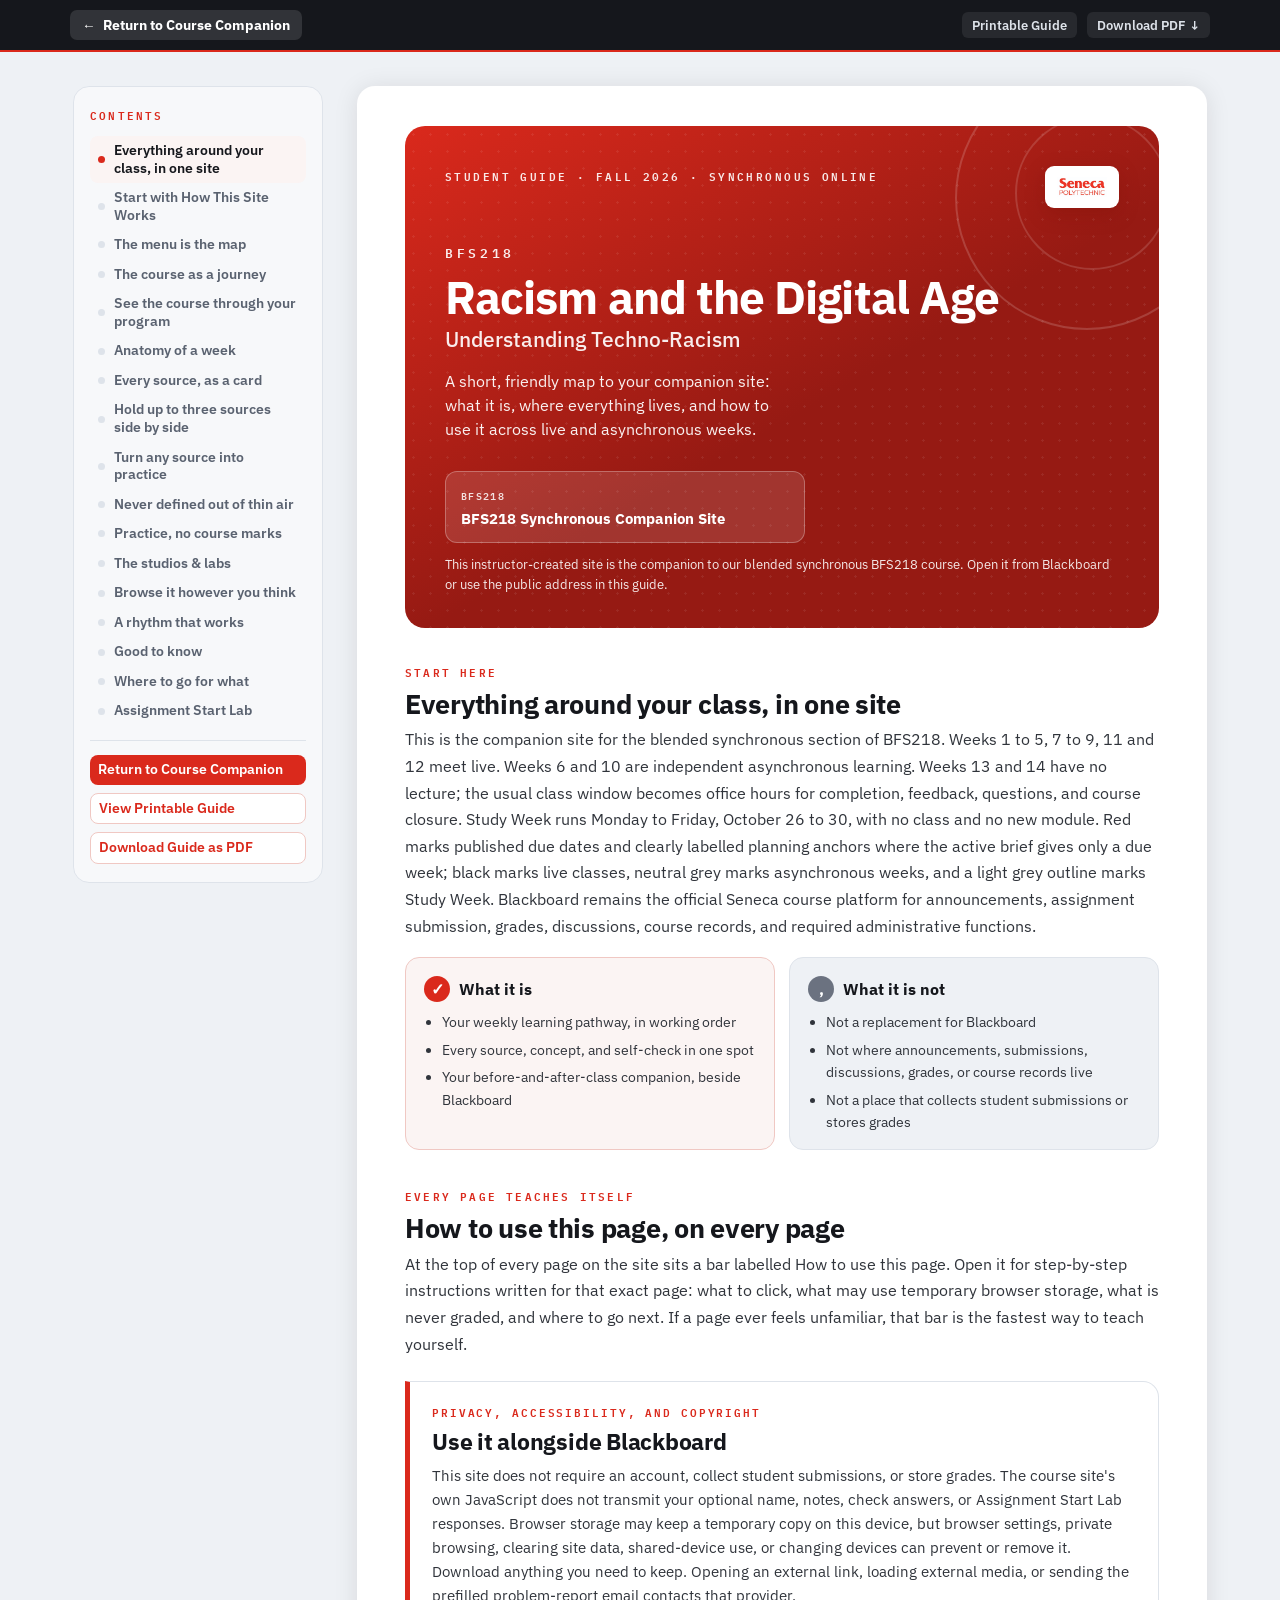
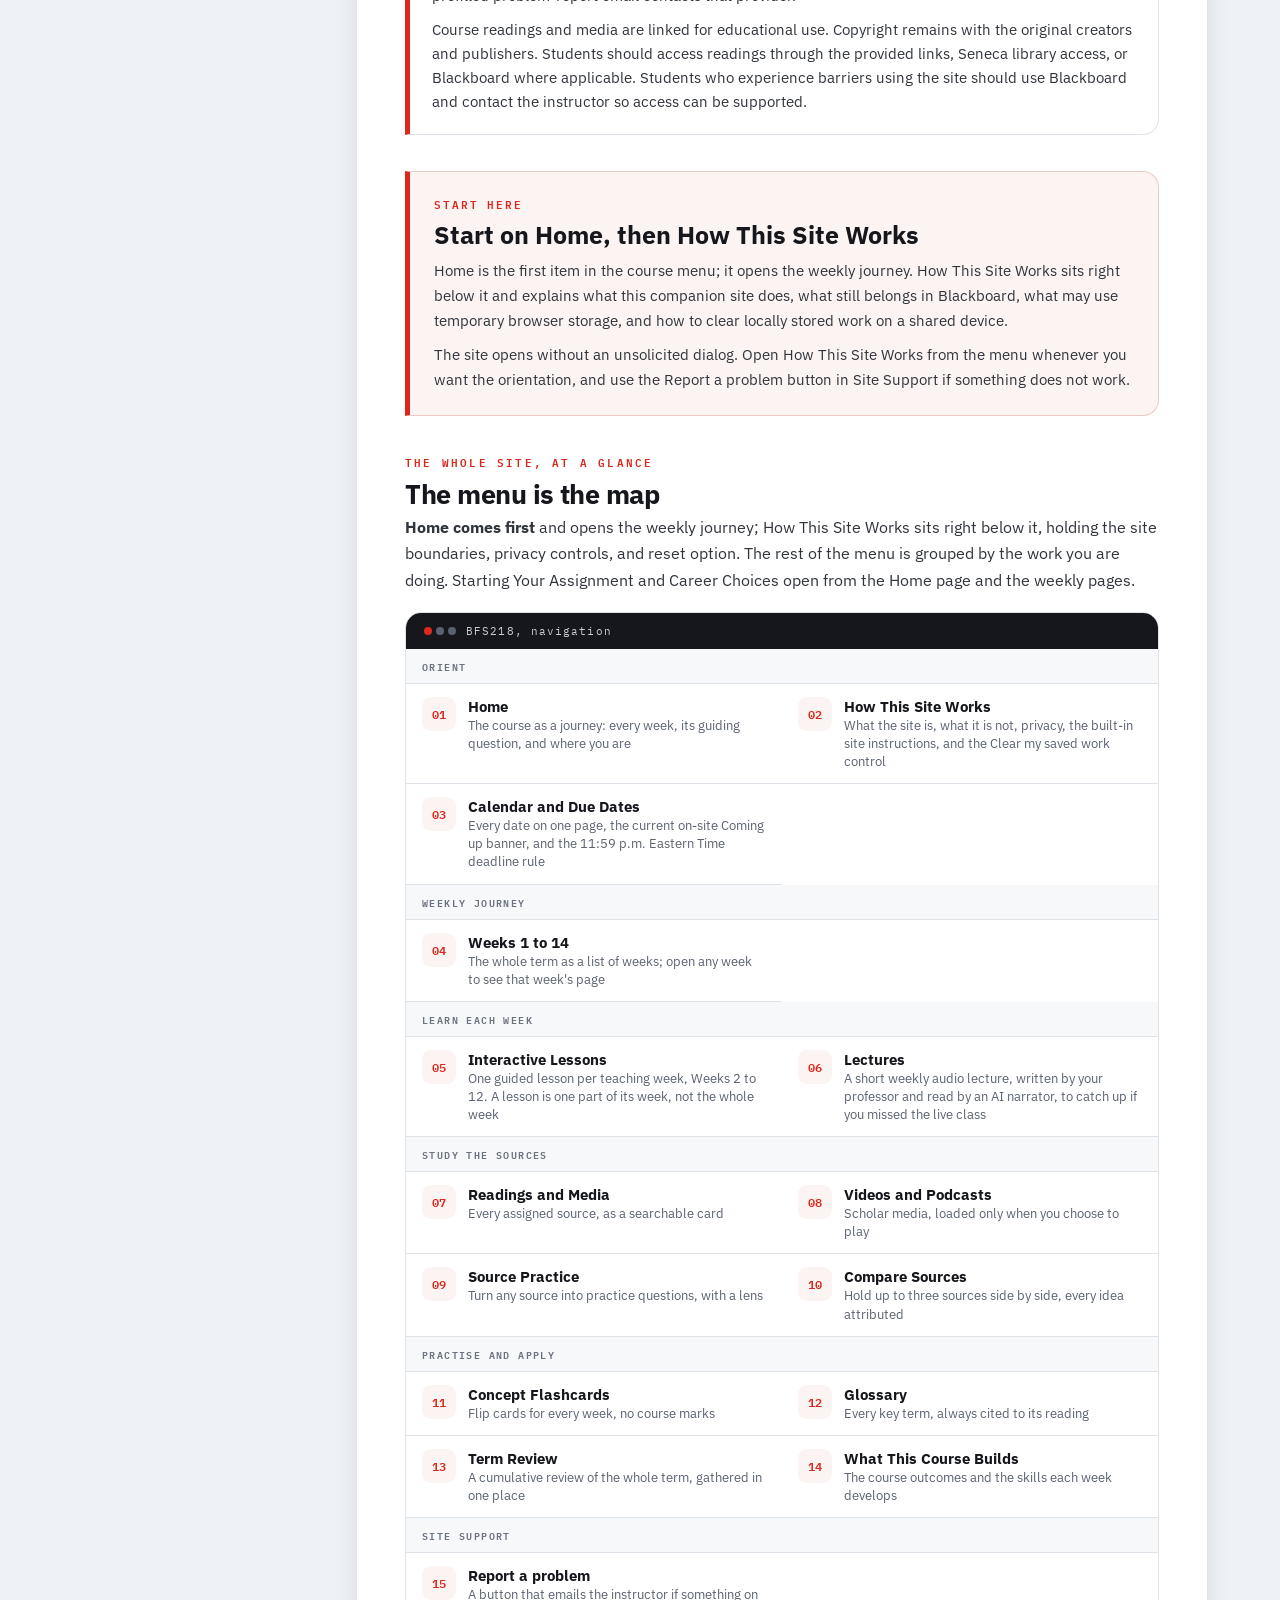
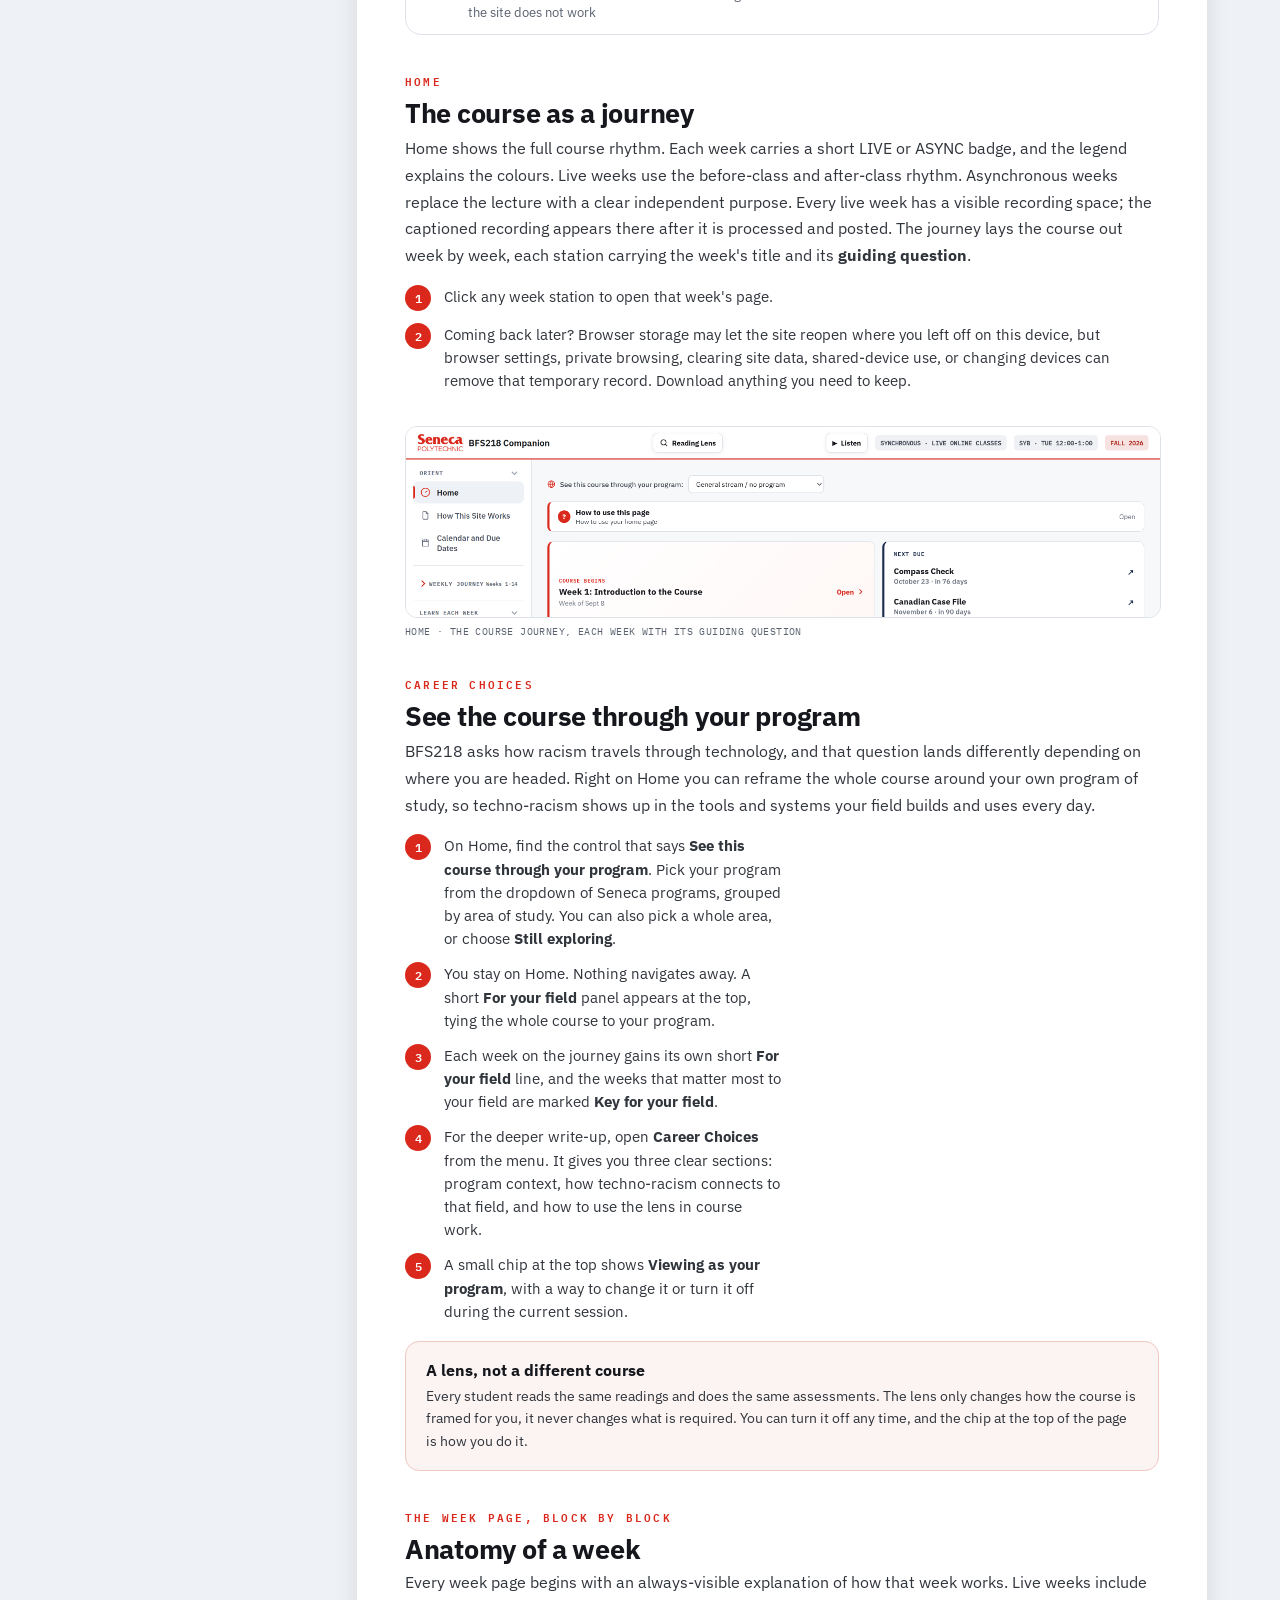
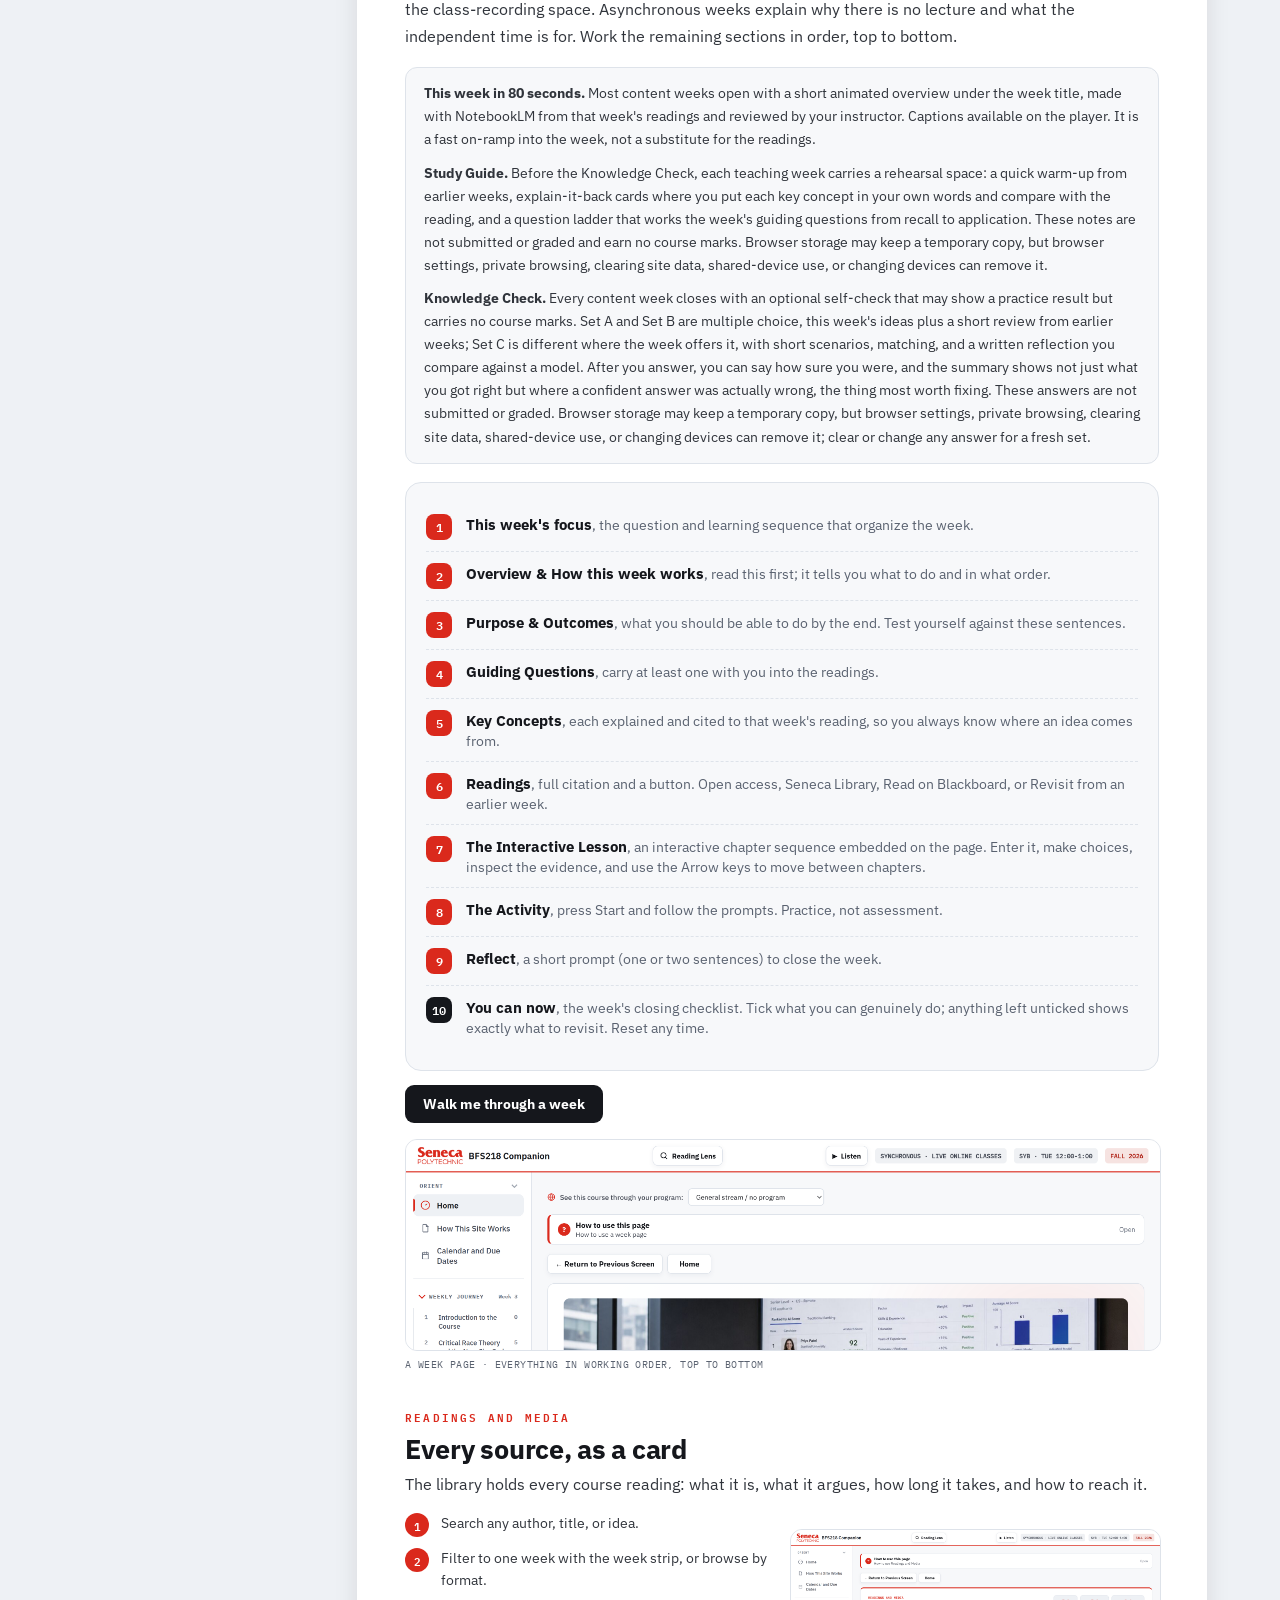
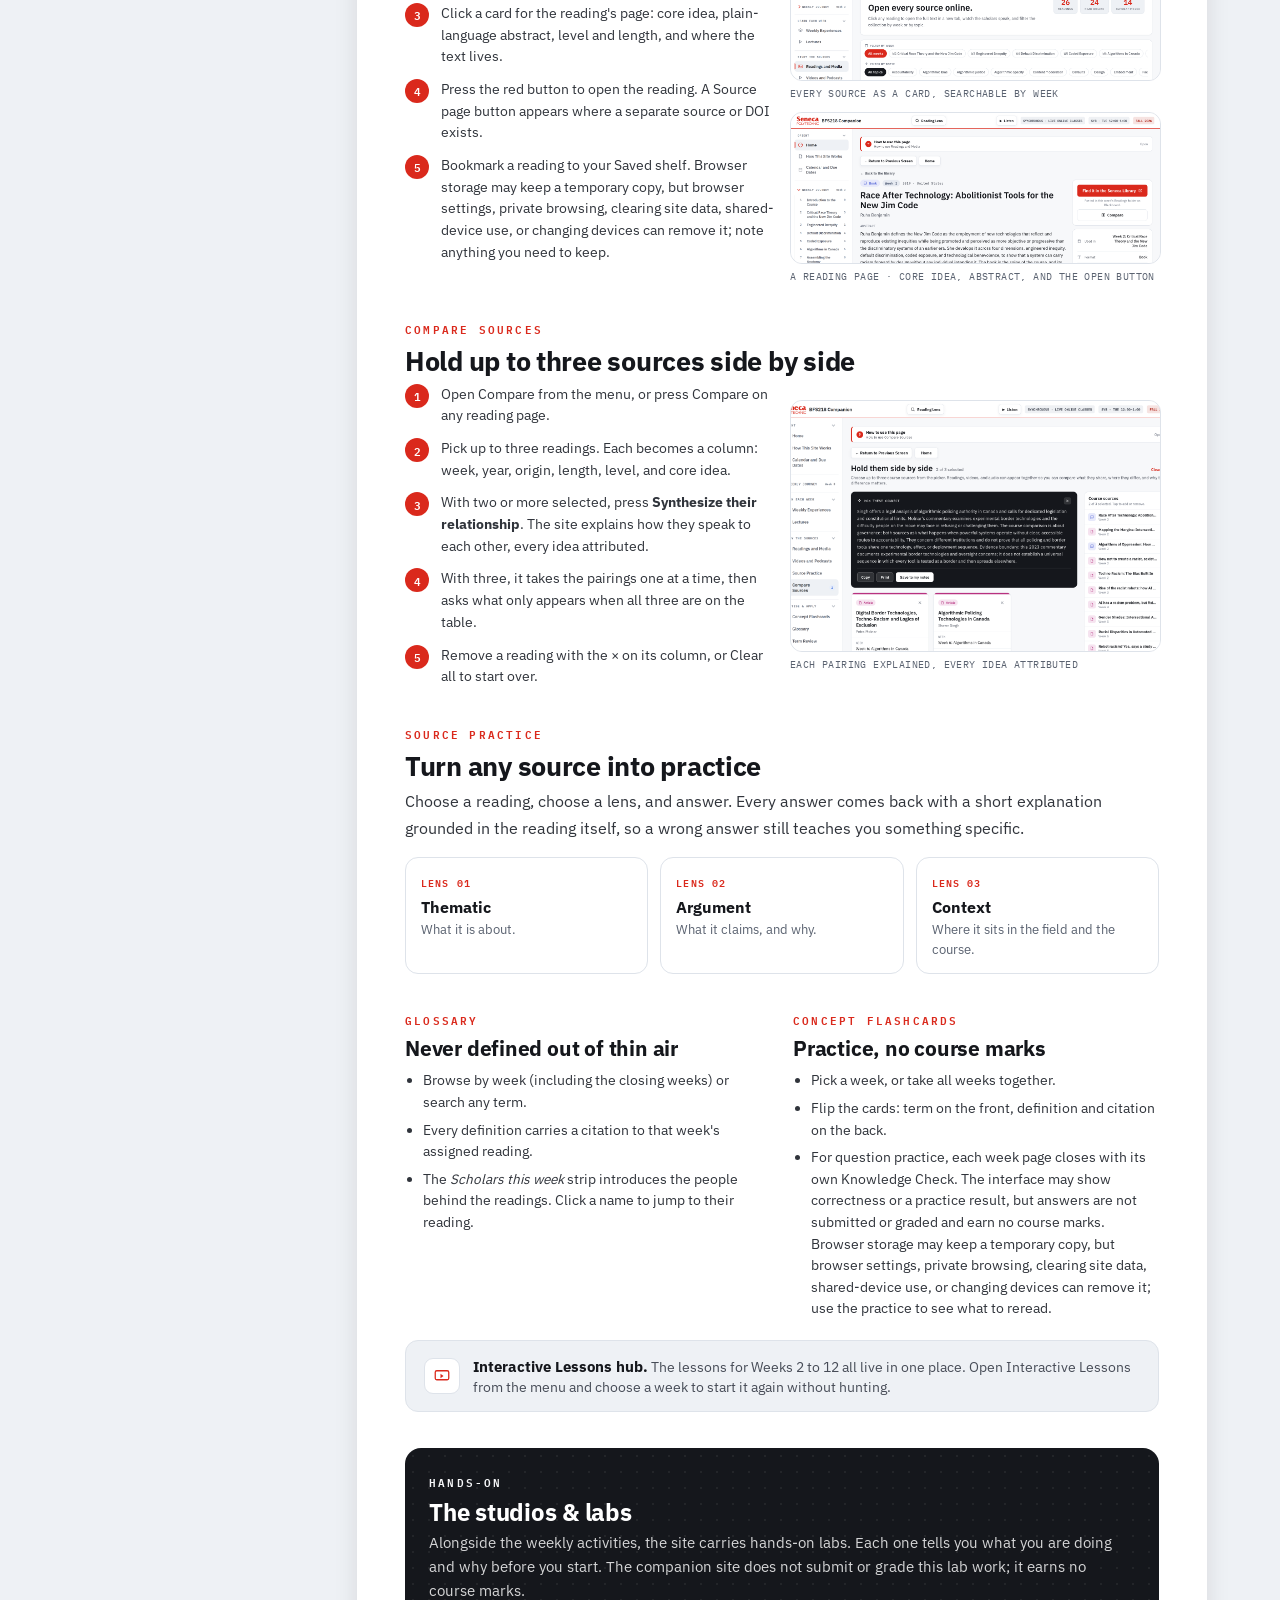
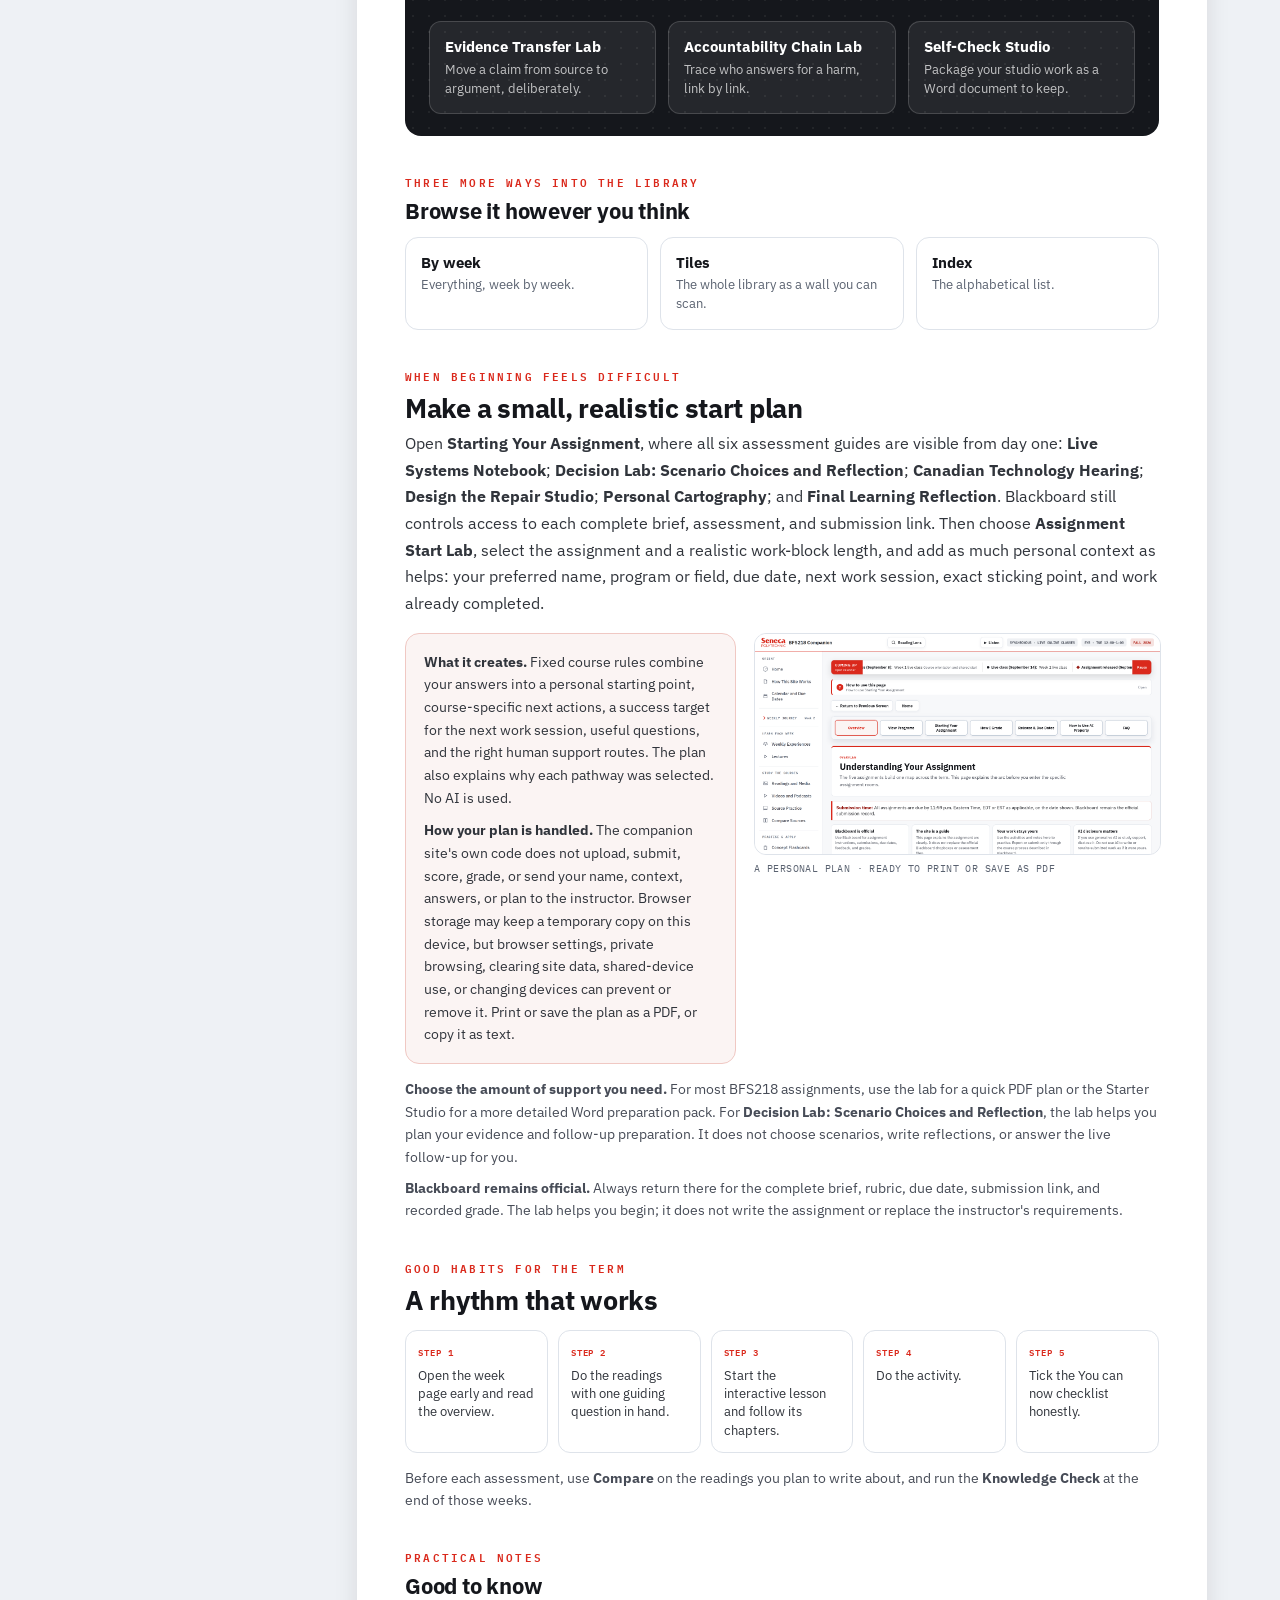
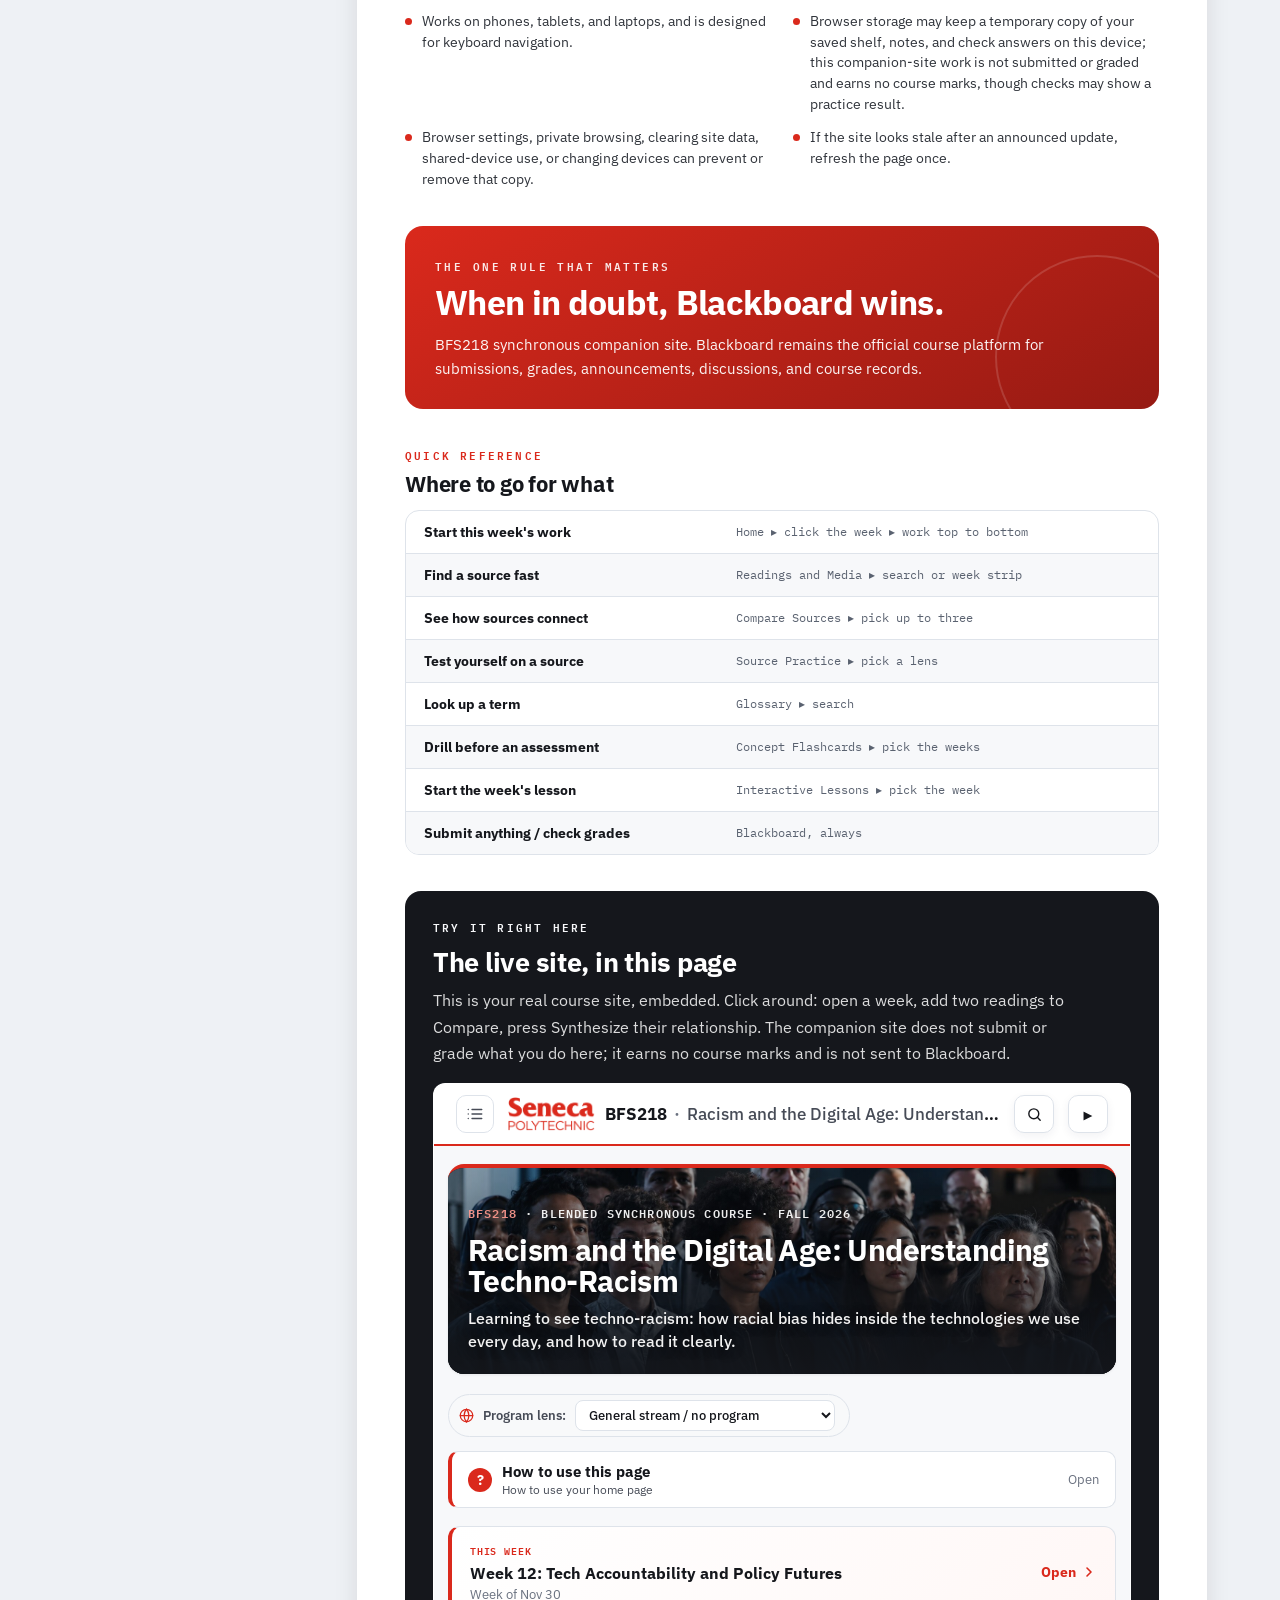
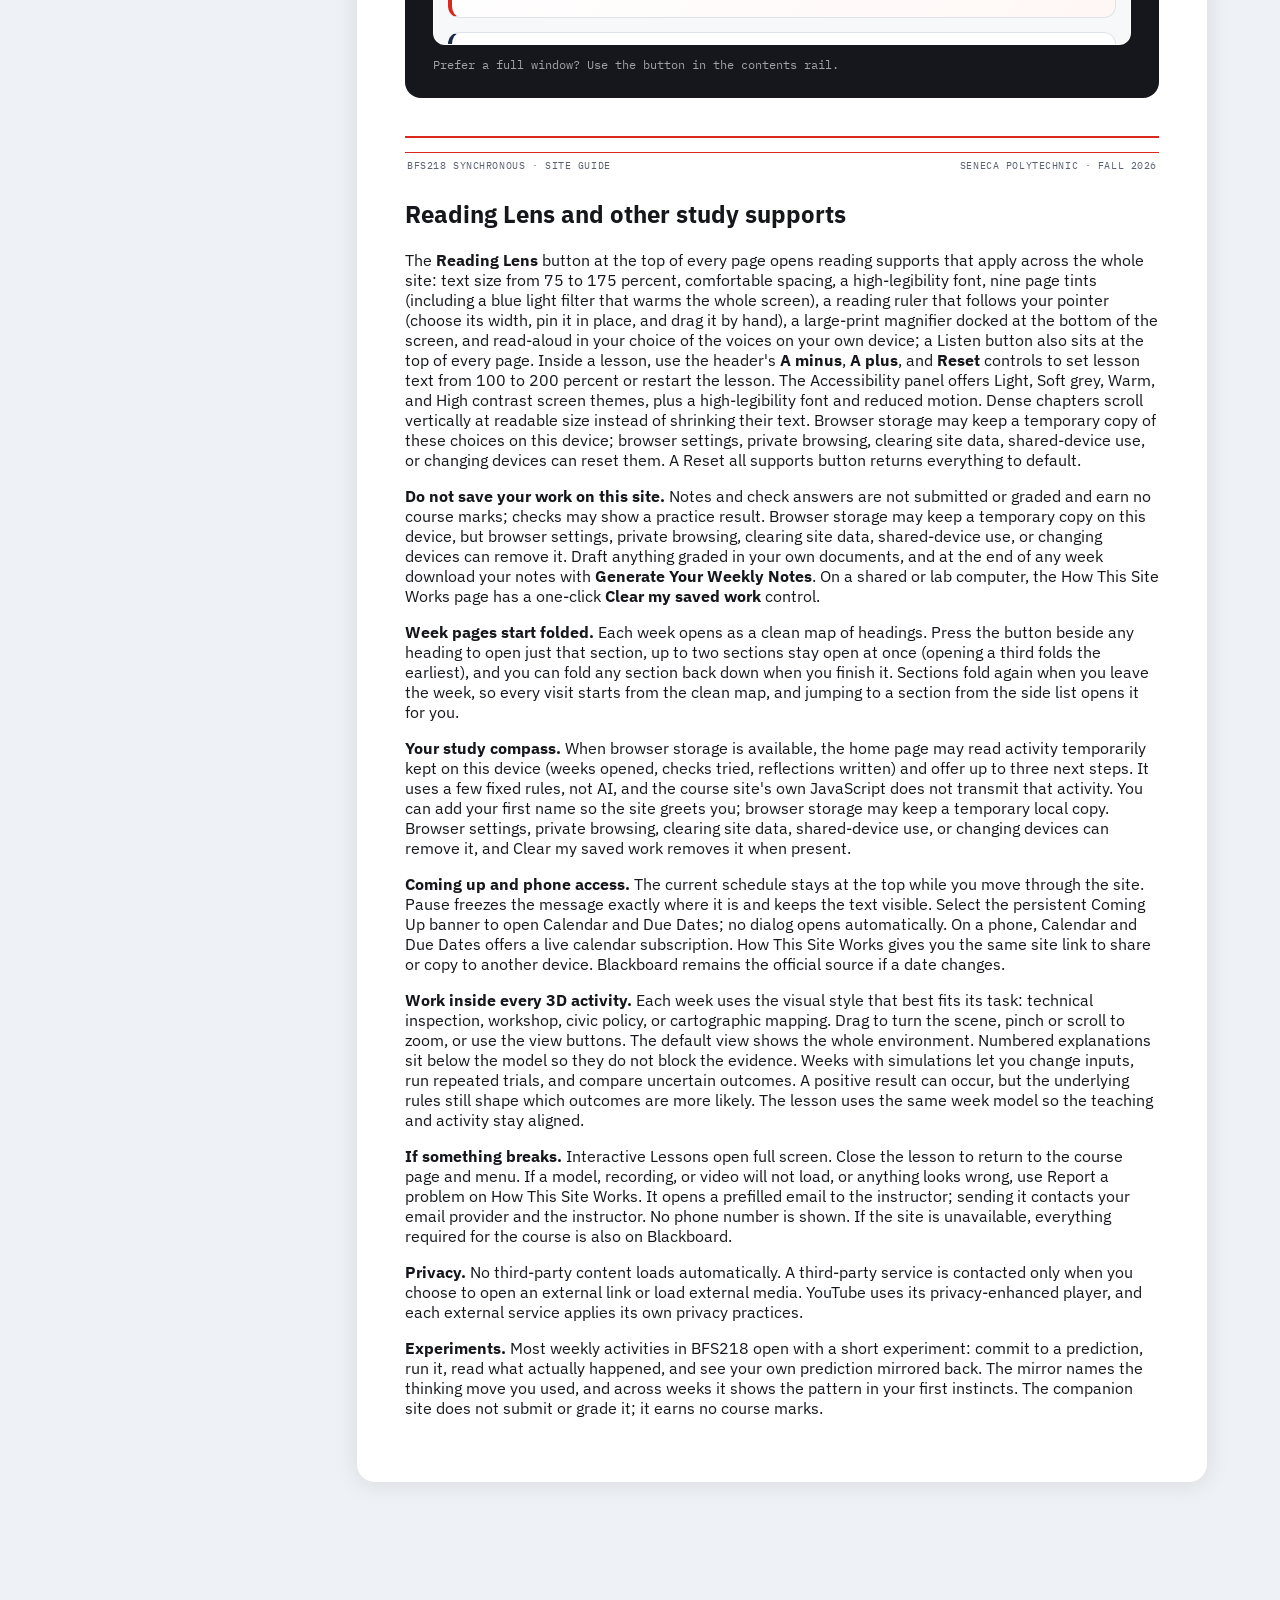
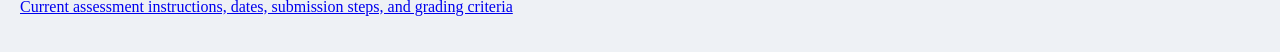
==== commit a7ab67c4: "Align assessment guides, submission steps, release dates, and grading criteria" ====
--- a/guide/index.html
+++ b/guide/index.html
@@ -411,5 +411,6 @@
   <p class="lb-cap"></p>
 </div>
 <script src="assets/web.js" defer></script>
+<p style="padding:20px"><a href="../assessment-guides.html">Current assessment instructions, dates, submission steps, and grading criteria</a></p>
 </body>
 </html>
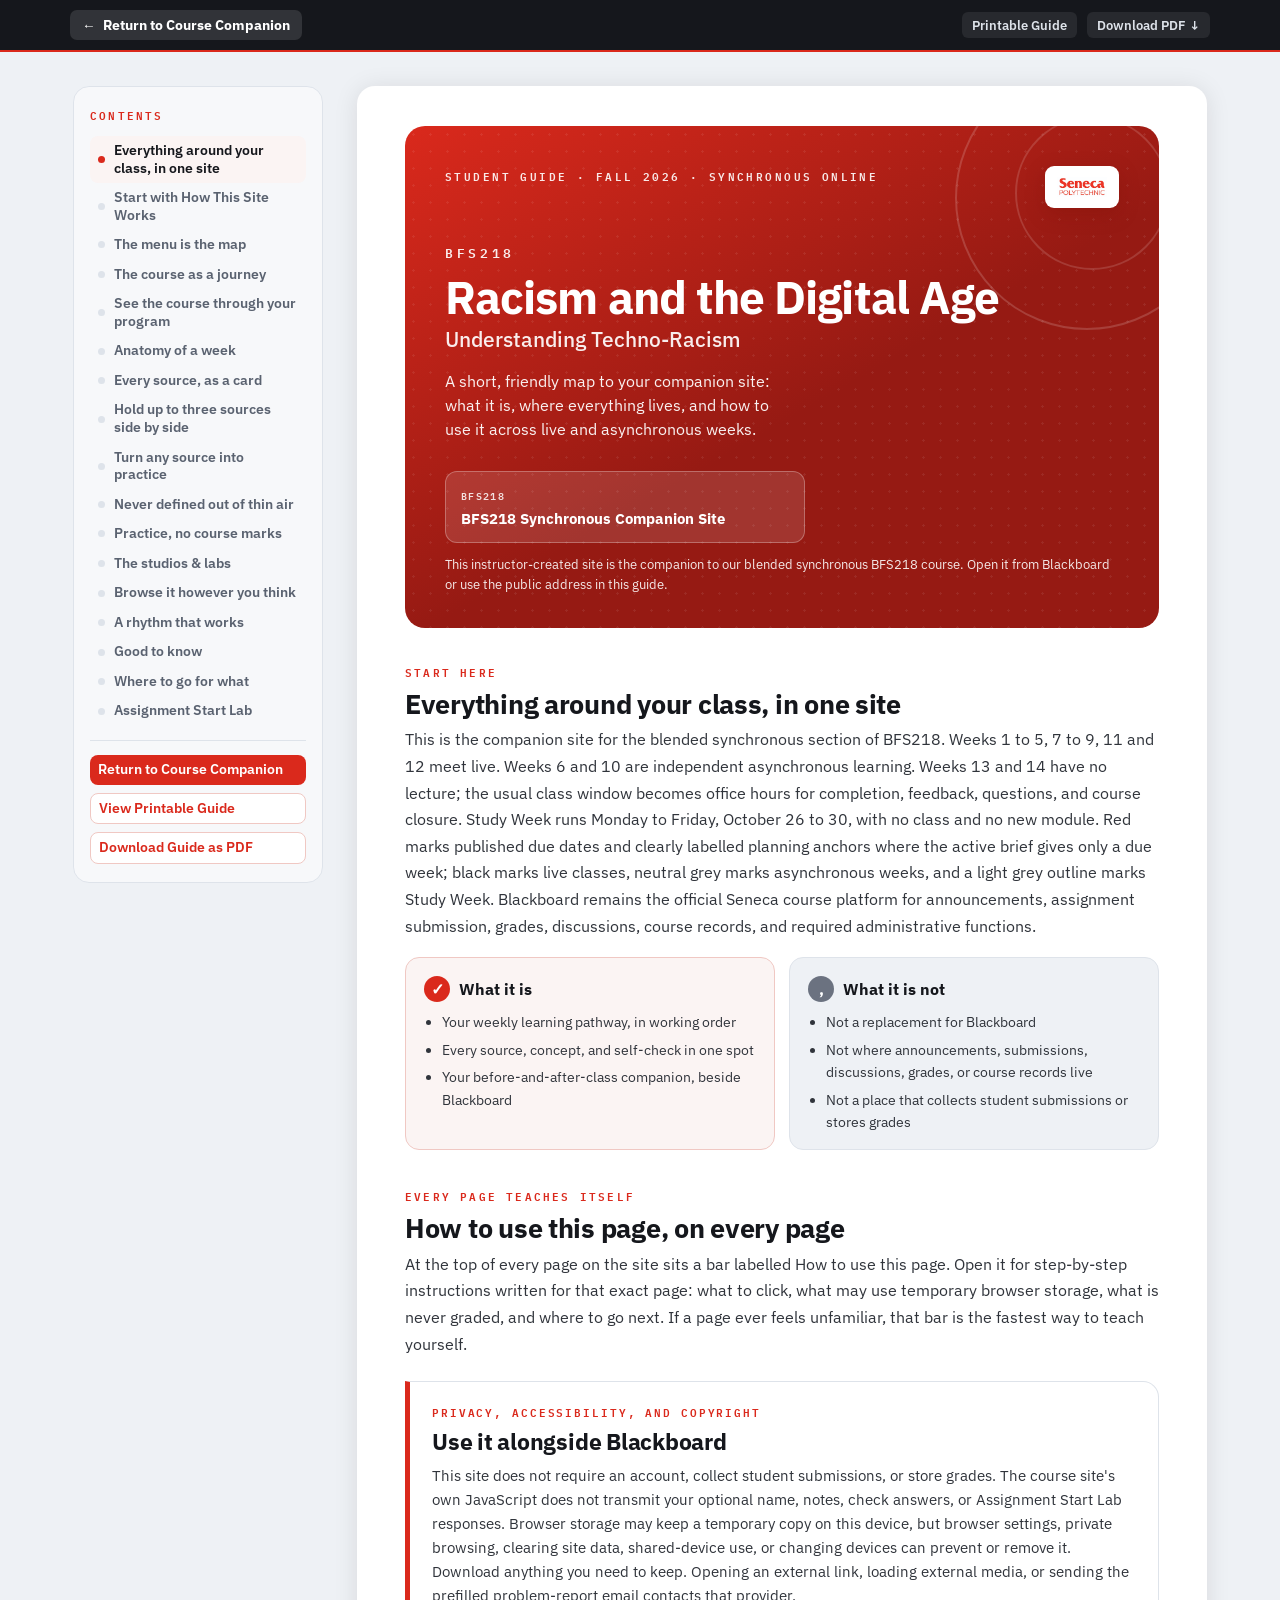
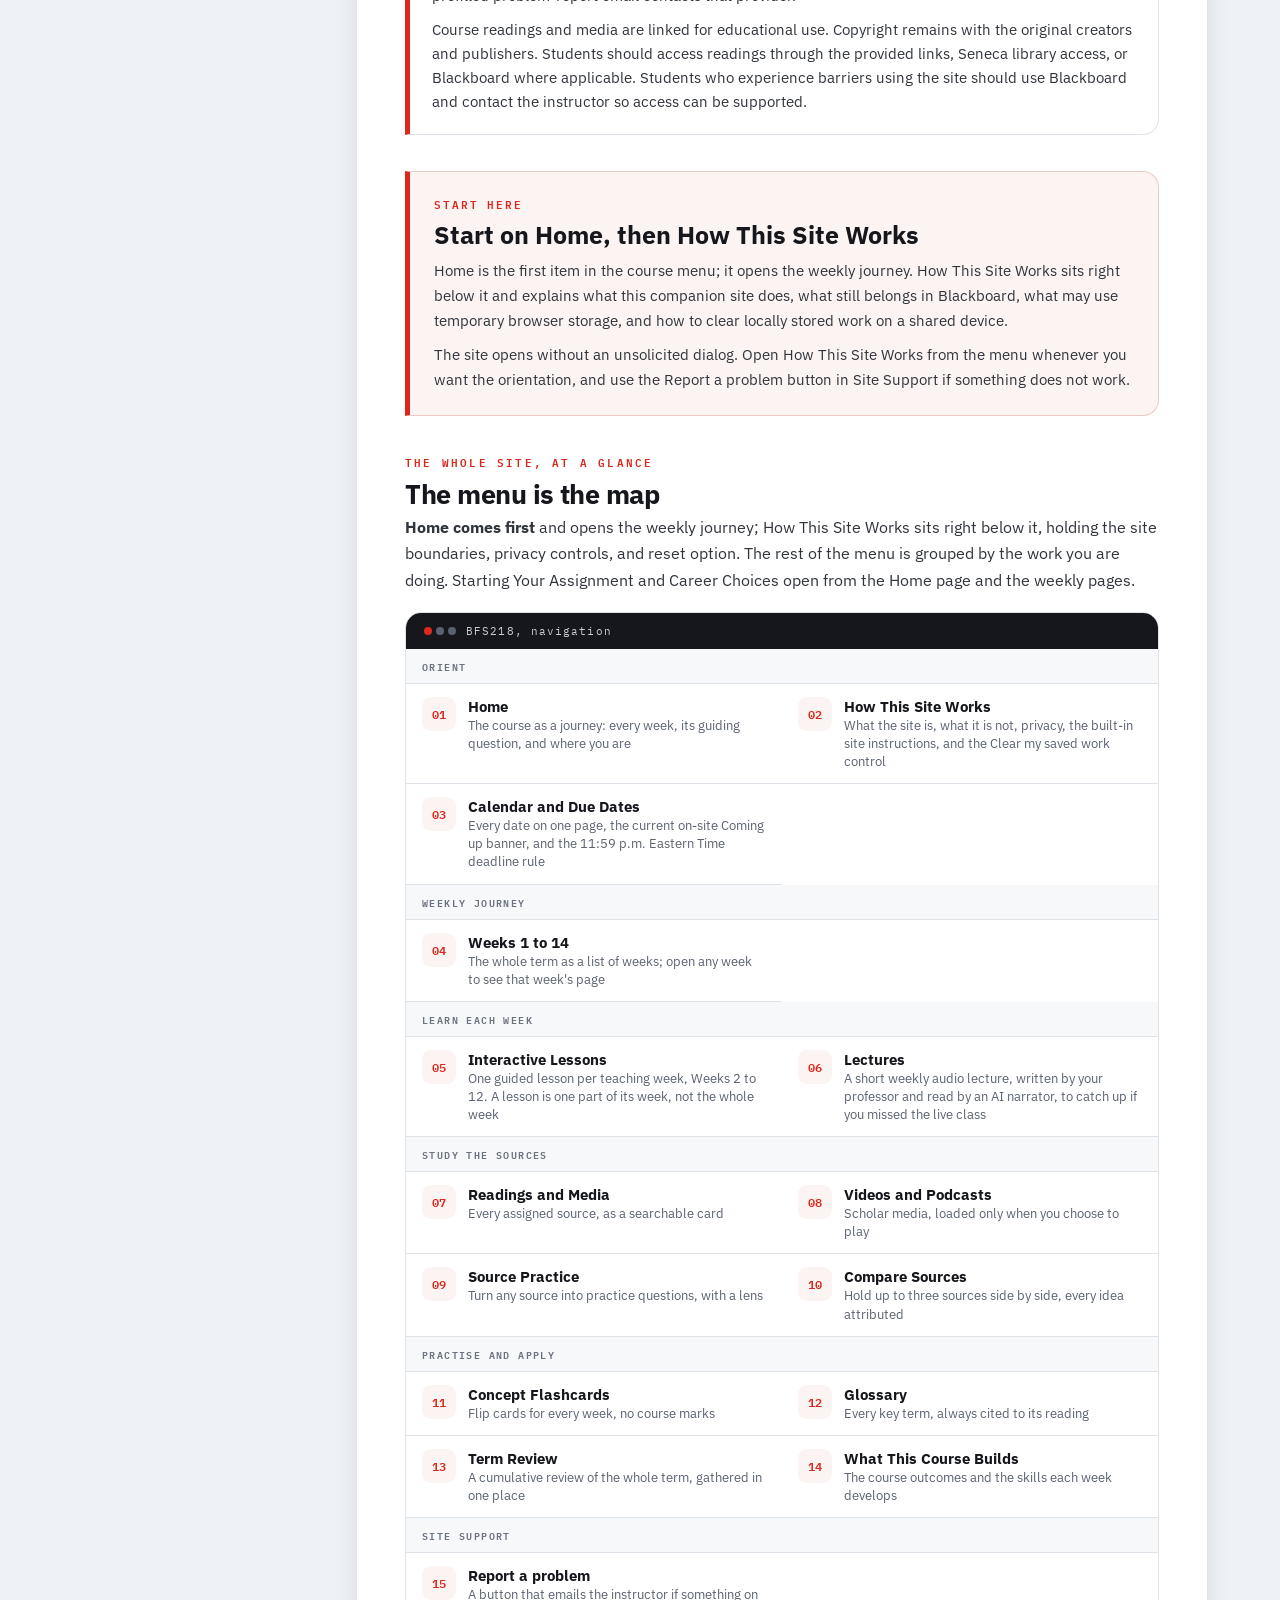
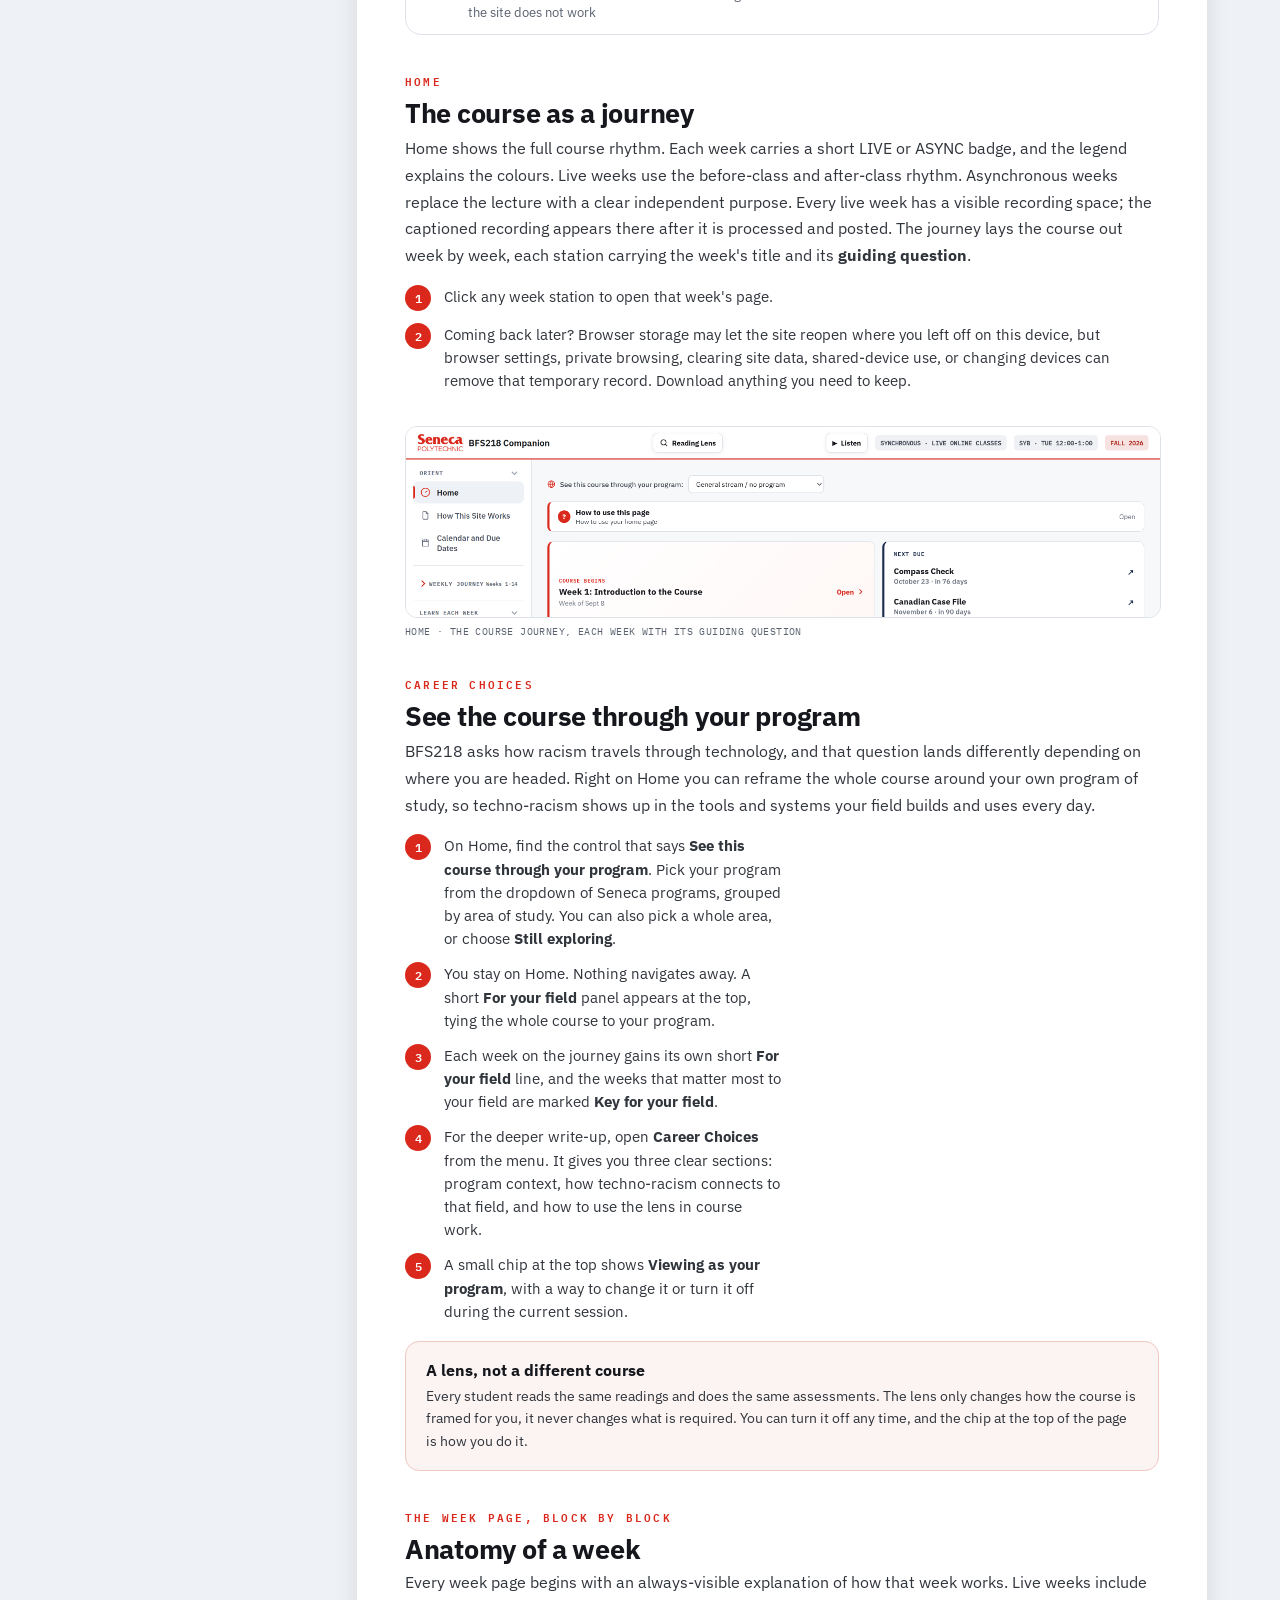
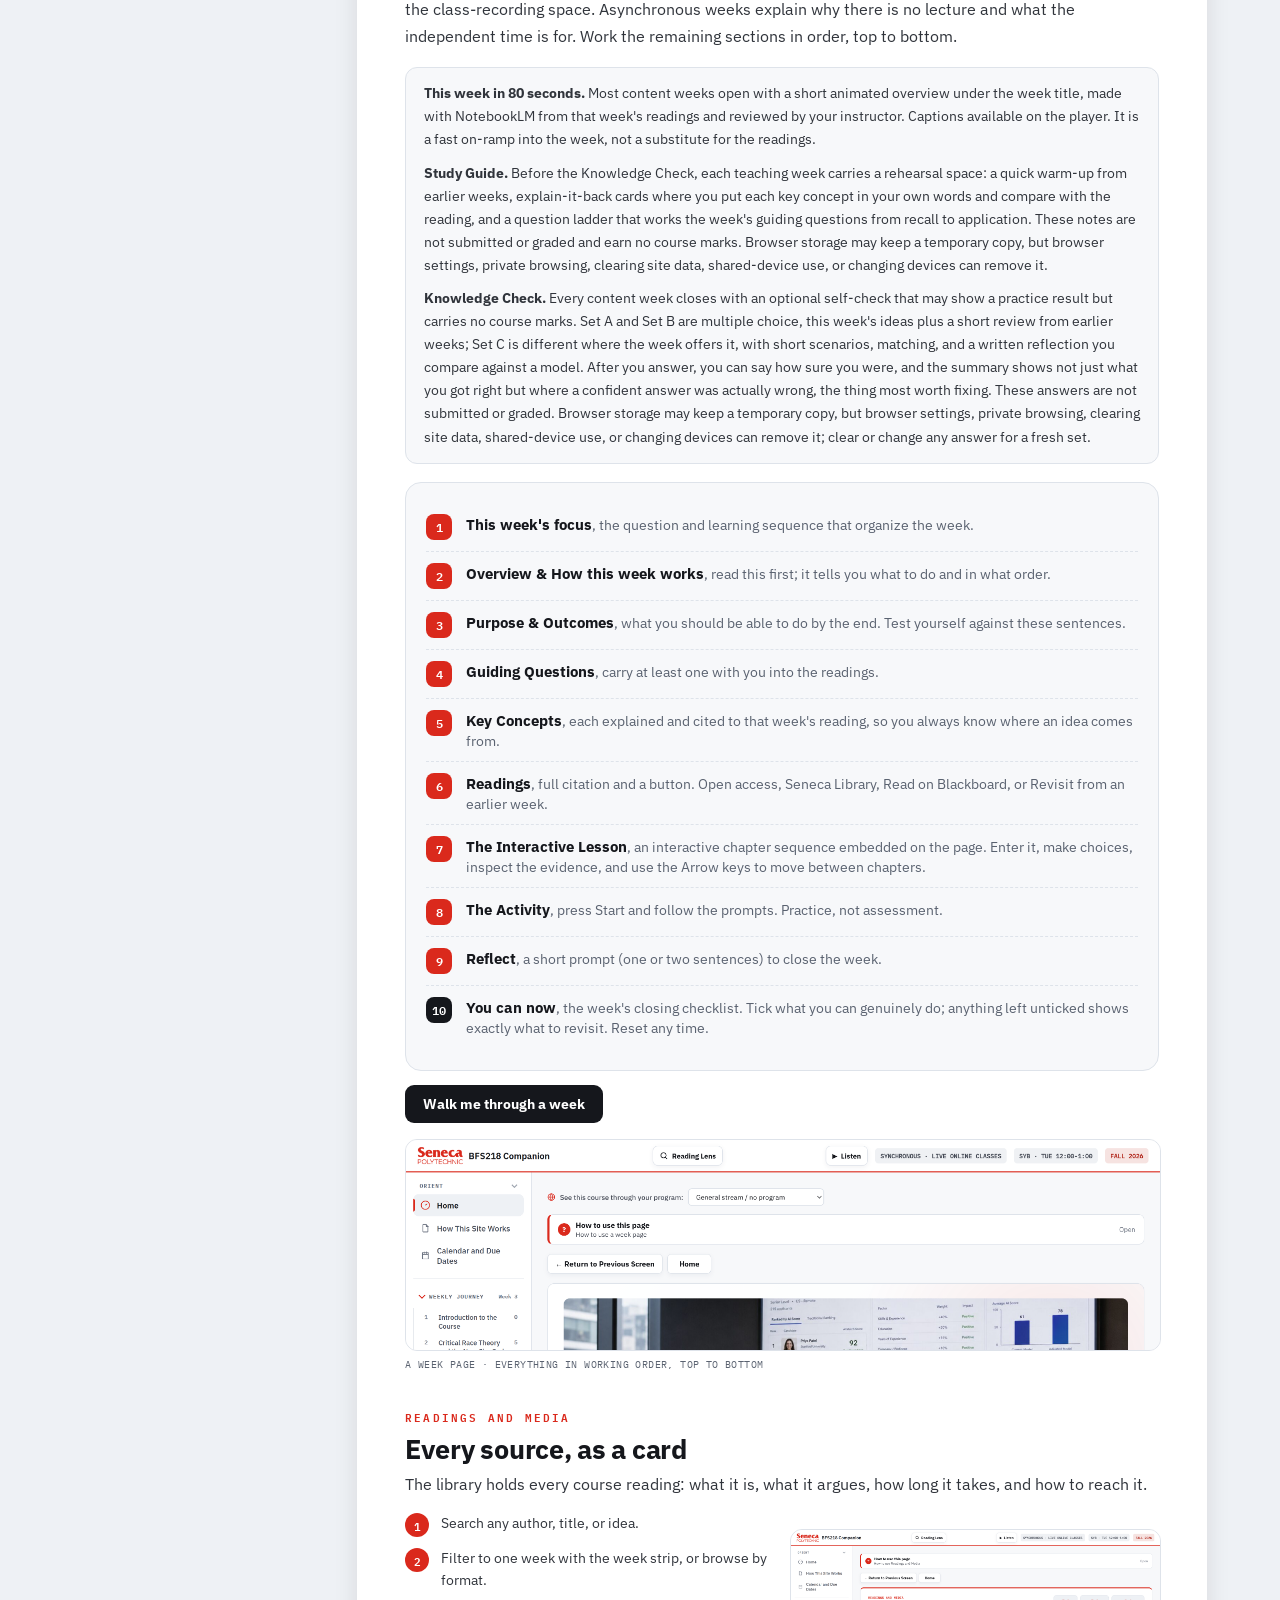
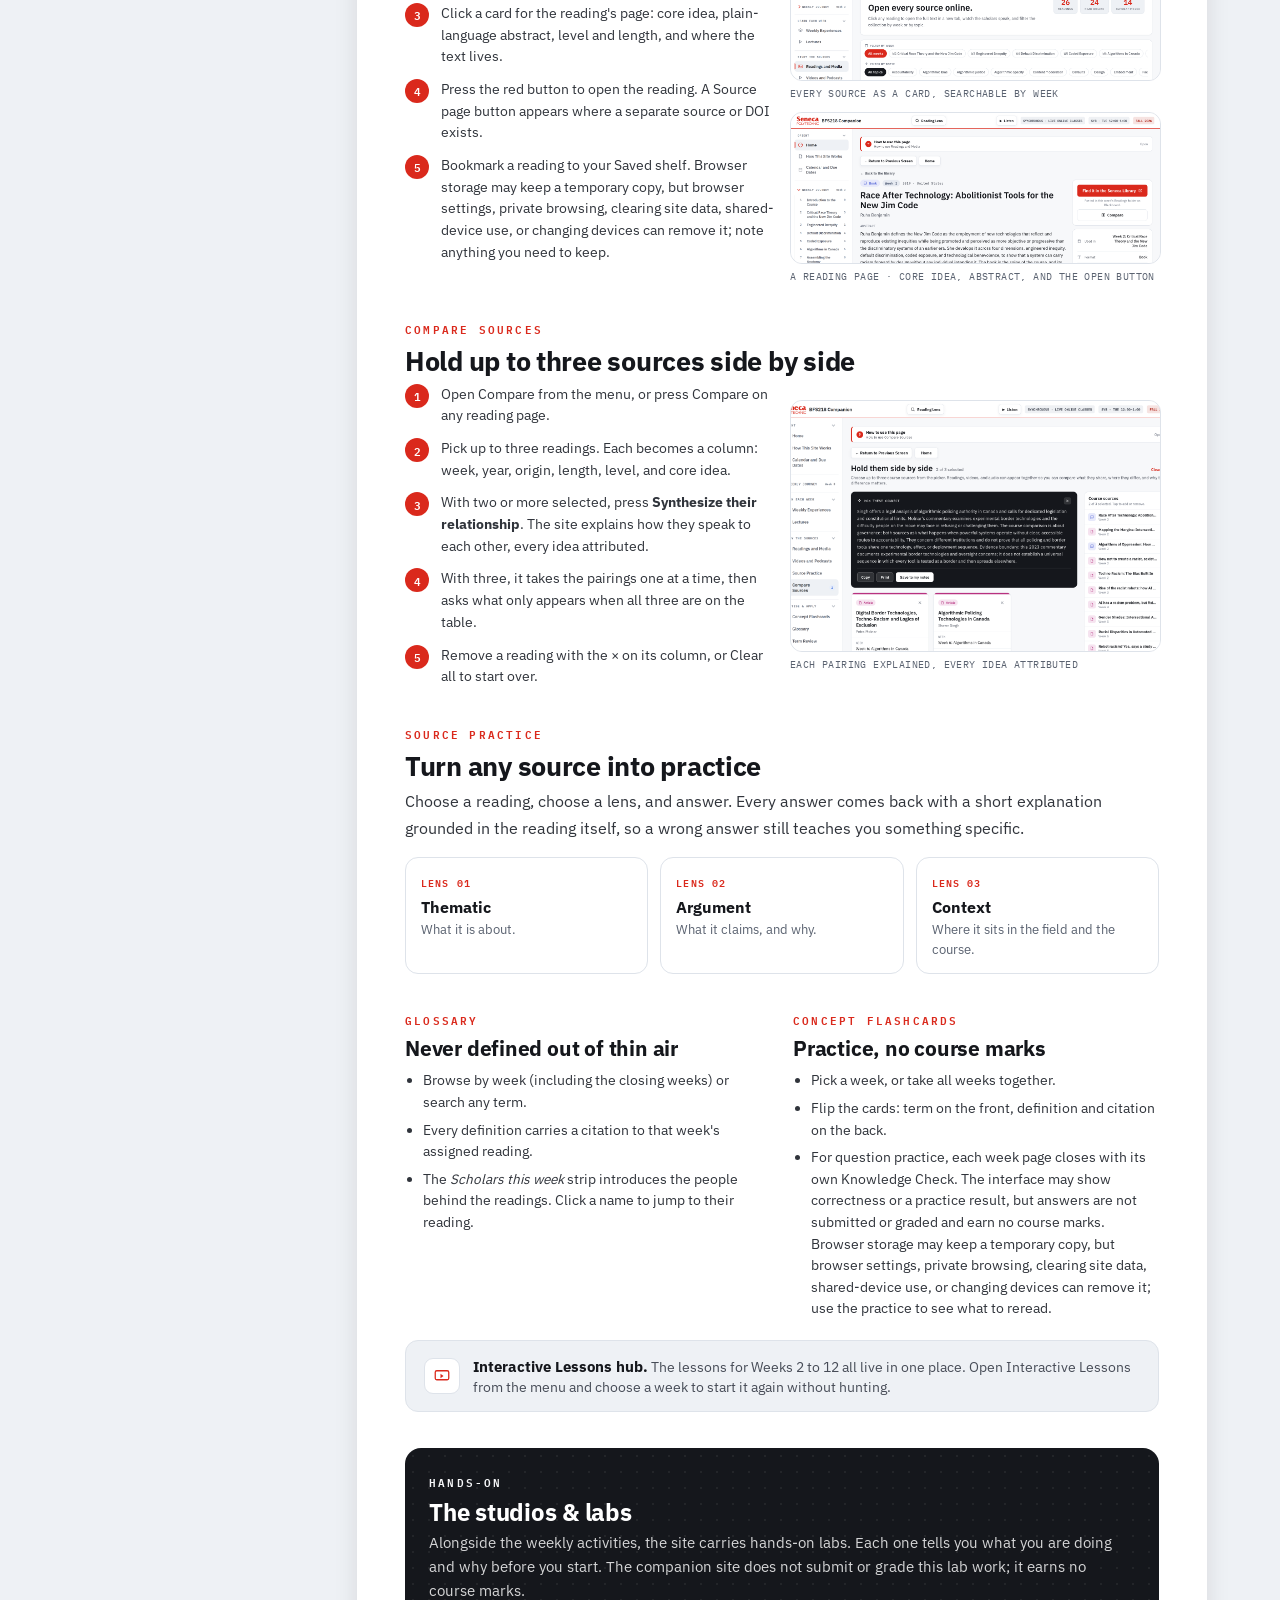
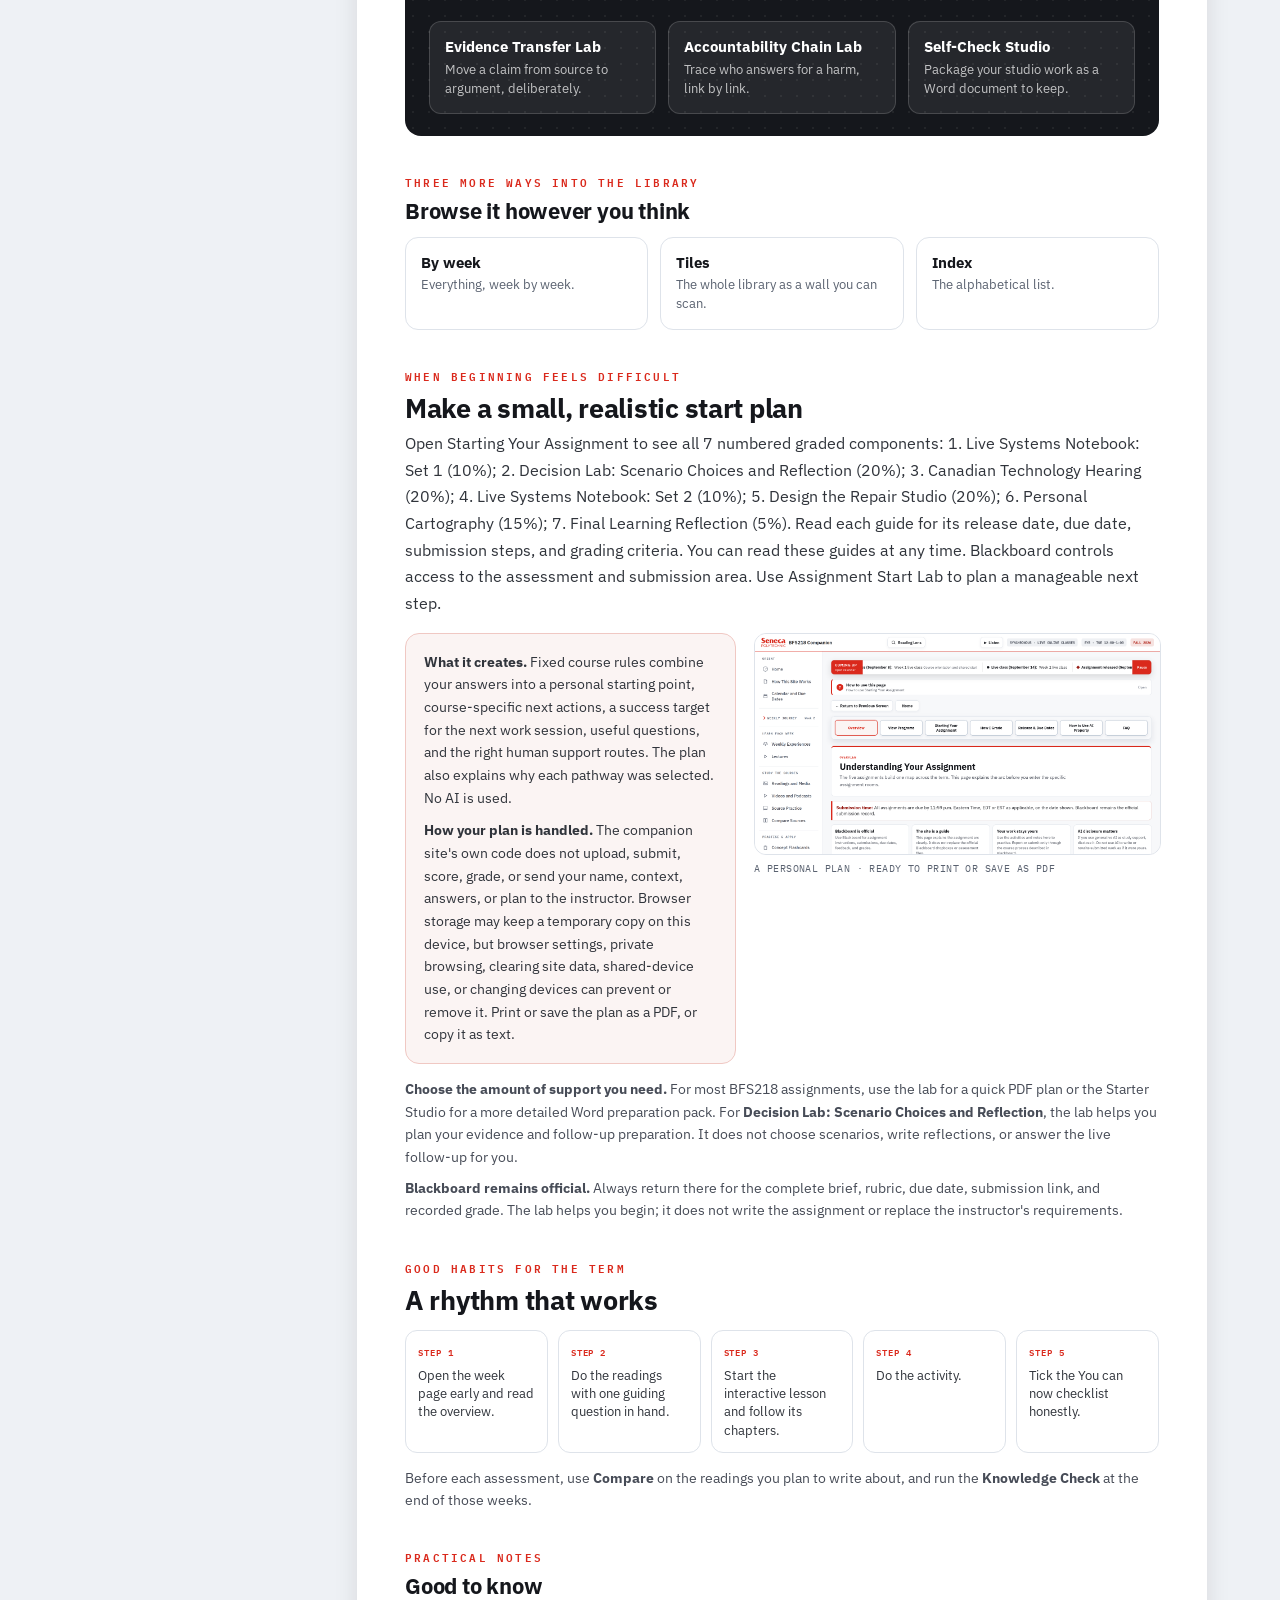
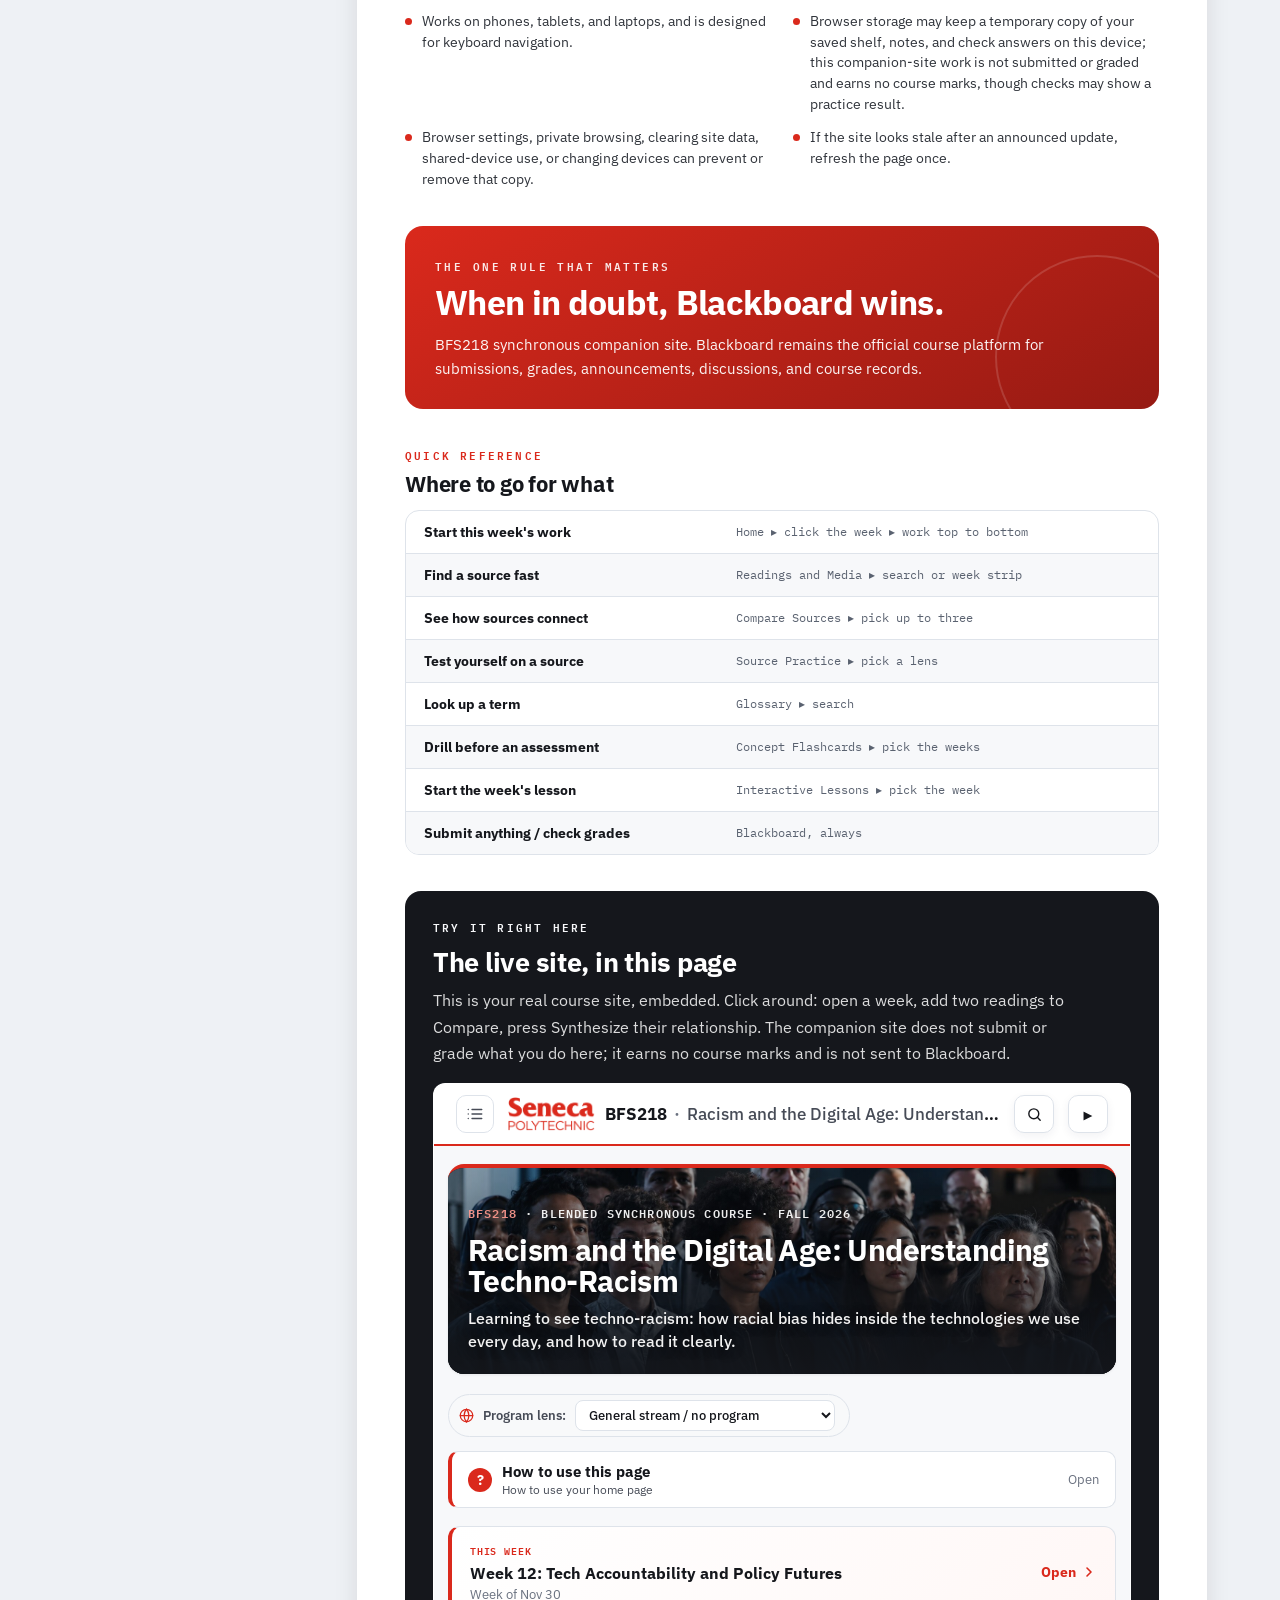
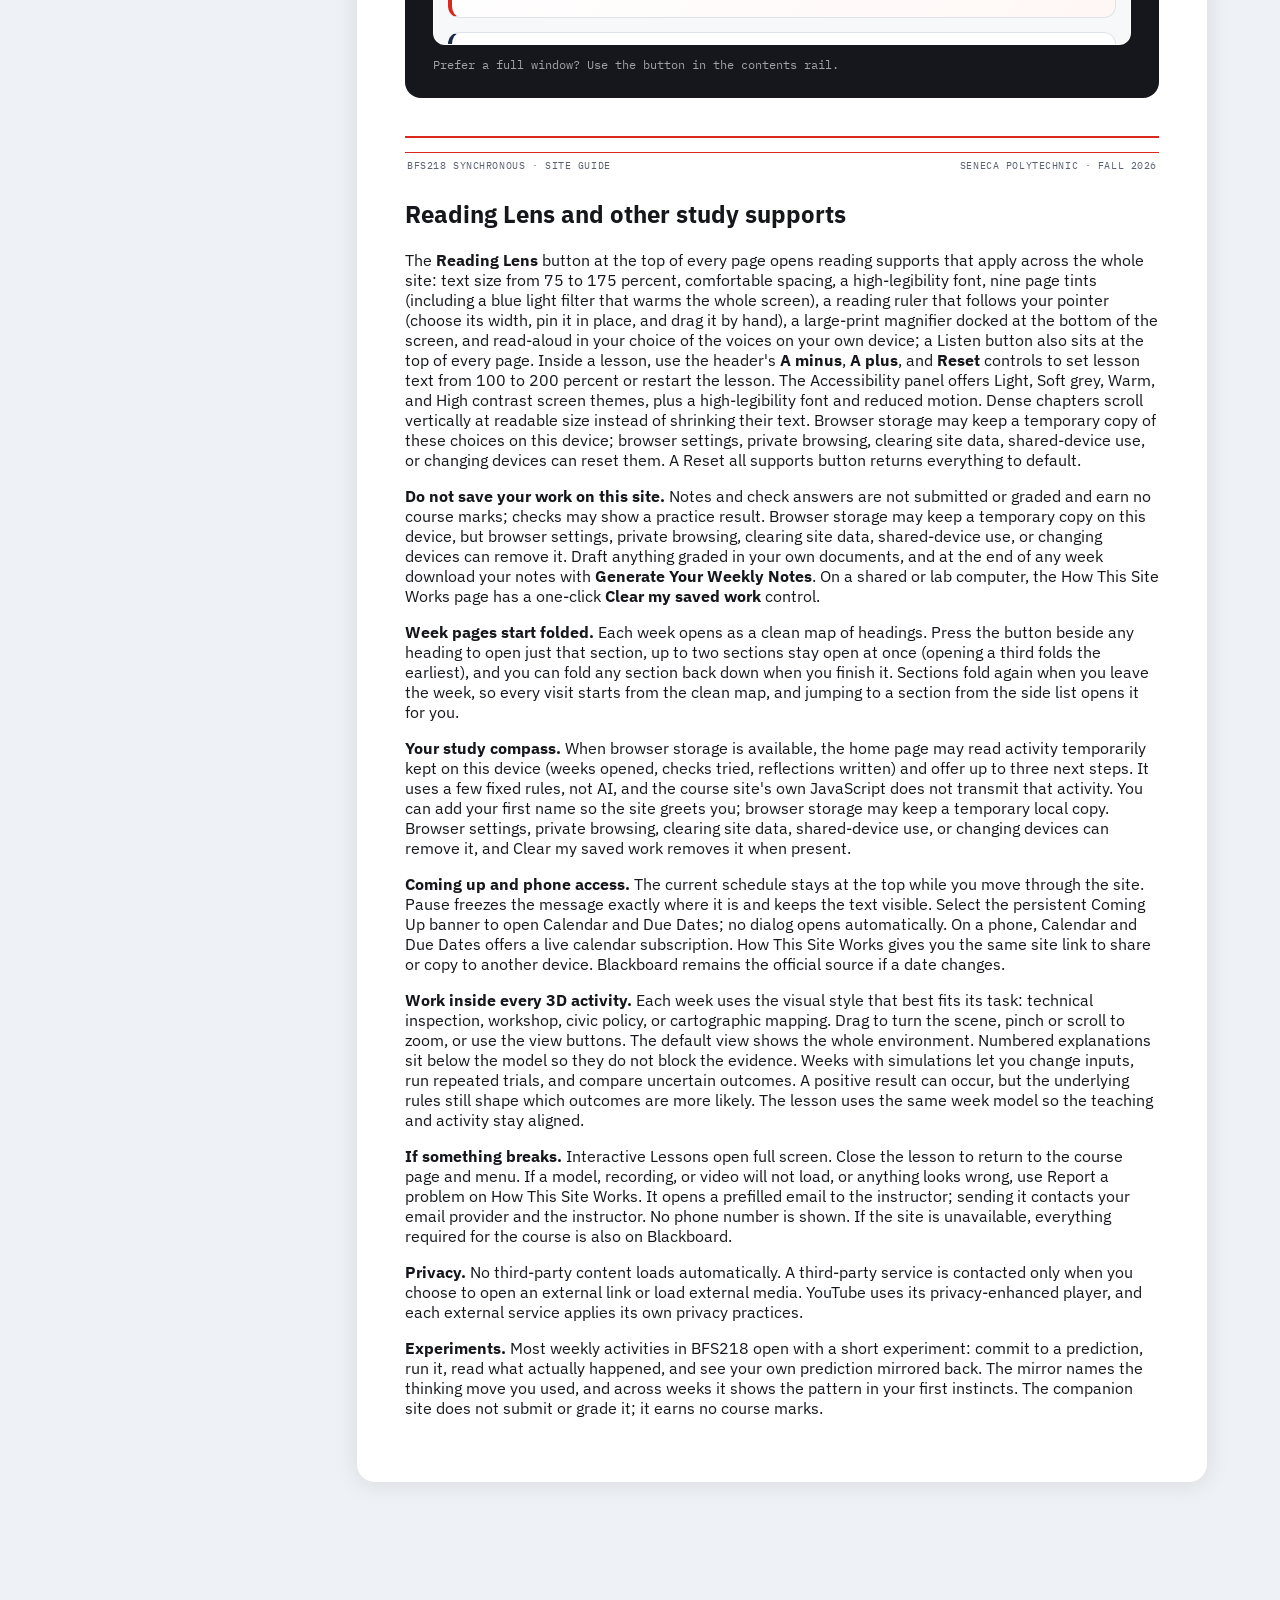
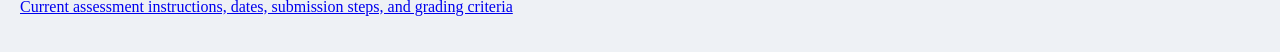
==== commit 07caf524: "Align course guides and refresh verified PDF downloads" ====
--- a/guide/index.html
+++ b/guide/index.html
@@ -15,23 +15,23 @@
 <header class="guide-topbar no-print" style="position:sticky;top:0;z-index:50;background:#15171C;color:#fff;border-bottom:2px solid #DA291C;padding:10px 20px">
   <div style="max-width:1140px;margin:0 auto;display:flex;align-items:center;justify-content:space-between;gap:16px;flex-wrap:wrap">
     <a href="../index.html" style="display:inline-flex;align-items:center;gap:7px;color:#fff;text-decoration:none;font-family:'IBM Plex Sans',sans-serif;font-weight:700;font-size:13.5px;padding:6px 12px;background:rgba(255,255,255,.12);border-radius:7px">
-      <span aria-hidden="true">&#8592;</span> Return to Course Companion
+      <span aria-hidden="true">←</span> Return to Course Companion
     </a>
     <div style="display:flex;align-items:center;gap:10px">
       <a href="print.html" style="color:#DEE3EA;text-decoration:none;font-family:'IBM Plex Sans',sans-serif;font-size:12.5px;font-weight:600;padding:5px 10px;border-radius:6px;background:rgba(255,255,255,.08)">Printable Guide</a>
-      <a href="BFS218-Companion-Guide.pdf" download style="color:#DEE3EA;text-decoration:none;font-family:'IBM Plex Sans',sans-serif;font-size:12.5px;font-weight:600;padding:5px 10px;border-radius:6px;background:rgba(255,255,255,.08)">Download PDF &#8595;</a>
+      <a href="BFS218-Companion-Guide.pdf?v=20260905-035850" download="" style="color:#DEE3EA;text-decoration:none;font-family:'IBM Plex Sans',sans-serif;font-size:12.5px;font-weight:600;padding:5px 10px;border-radius:6px;background:rgba(255,255,255,.08)">Download PDF ↓</a>
     </div>
   </div>
 </header>
 <div class="frame">
   <nav class="rail" aria-label="Guide contents">
     <div class="rail-kicker">Contents</div>
-    <a href="#your-reading-room-not-another-inbox"><span class="dot"></span>Everything around your class, in one site</a><a href="#start-with-how-this-site-works"><span class="dot"></span>Start with How This Site Works</a><a href="#the-menu-is-the-map"><span class="dot"></span>The menu is the map</a><a href="#the-course-as-a-journey"><span class="dot"></span>The course as a journey</a><a href="#see-the-course-through-your-program"><span class="dot"></span>See the course through your program</a><a href="#anatomy-of-a-week"><span class="dot"></span>Anatomy of a week</a><a href="#every-reading-as-a-card"><span class="dot"></span>Every source, as a card</a><a href="#hold-up-to-three-readings-side-by-side"><span class="dot"></span>Hold up to three sources side by side</a><a href="#turn-any-reading-into-practice"><span class="dot"></span>Turn any source into practice</a><a href="#never-defined-out-of-thin-air"><span class="dot"></span>Never defined out of thin air</a><a href="#practice-never-scored"><span class="dot"></span>Practice, no course marks</a><a href="#the-studios-and-labs"><span class="dot"></span>The studios & labs</a><a href="#browse-it-however-you-think"><span class="dot"></span>Browse it however you think</a><a href="#a-rhythm-that-works"><span class="dot"></span>A rhythm that works</a><a href="#good-to-know"><span class="dot"></span>Good to know</a><a href="#where-to-go-for-what"><span class="dot"></span>Where to go for what</a>
+    <a href="#your-reading-room-not-another-inbox"><span class="dot"></span>Everything around your class, in one site</a><a href="#start-with-how-this-site-works"><span class="dot"></span>Start with How This Site Works</a><a href="#the-menu-is-the-map"><span class="dot"></span>The menu is the map</a><a href="#the-course-as-a-journey"><span class="dot"></span>The course as a journey</a><a href="#see-the-course-through-your-program"><span class="dot"></span>See the course through your program</a><a href="#anatomy-of-a-week"><span class="dot"></span>Anatomy of a week</a><a href="#every-reading-as-a-card"><span class="dot"></span>Every source, as a card</a><a href="#hold-up-to-three-readings-side-by-side"><span class="dot"></span>Hold up to three sources side by side</a><a href="#turn-any-reading-into-practice"><span class="dot"></span>Turn any source into practice</a><a href="#never-defined-out-of-thin-air"><span class="dot"></span>Never defined out of thin air</a><a href="#practice-never-scored"><span class="dot"></span>Practice, no course marks</a><a href="#the-studios-and-labs"><span class="dot"></span>The studios &amp; labs</a><a href="#browse-it-however-you-think"><span class="dot"></span>Browse it however you think</a><a href="#a-rhythm-that-works"><span class="dot"></span>A rhythm that works</a><a href="#good-to-know"><span class="dot"></span>Good to know</a><a href="#where-to-go-for-what"><span class="dot"></span>Where to go for what</a>
     <a href="#make-a-small-start-plan"><span class="dot"></span>Assignment Start Lab</a>
     <div class="rail-actions">
       <a class="rail-btn" href="../index.html">Return to Course Companion</a>
       <a class="rail-btn ghost" href="print.html">View Printable Guide</a>
-      <a class="rail-btn ghost" href="BFS218-Companion-Guide.pdf" download>Download Guide as PDF</a>
+      <a class="rail-btn ghost" href="BFS218-Companion-Guide.pdf?v=20260905-035850" download="">Download Guide as PDF</a>
     </div>
   </nav>
   <main id="guide-doc" class="doc" style="--sr:#DA291C;font-family:'IBM Plex Sans',Georgia,serif;color:#15171C">
@@ -47,7 +47,7 @@
   <div style="position:relative;display:flex;justify-content:space-between;align-items:flex-start;gap:16px">
     <div style="font-family:'IBM Plex Mono',monospace;font-size:11px;letter-spacing:.22em;text-transform:uppercase;color:rgba(255,255,255,.9);font-weight:700">Student Guide · Fall 2026 · Synchronous Online</div>
     <div style="background:#fff;border-radius:9px;padding:8px 12px;display:flex;align-items:center;box-shadow:0 6px 20px rgba(120,15,5,.28)">
-      <img src="./assets/seneca-logo.png" alt="Seneca Polytechnic" style="height:26px;display:block" />
+      <img src="./assets/seneca-logo.png" alt="Seneca Polytechnic" style="height:26px;display:block">
     </div>
   </div>
 
@@ -199,7 +199,7 @@
   </div>
   <figure style="margin:16px 0 0;break-inside:avoid">
     <figure class="shot" style="margin-left:0;margin-right:0;margin-bottom:0;display:block;width:100%;height:210px;border-radius:12px;overflow:hidden;border:1.5px solid #DEE3EA;background:#F7F8FA"><button class="shot-btn" type="button" aria-label="Enlarge screenshot: A week page: overview, purpose and outcomes, key concepts, readings, lesson, and activity in order"><img src="shots/station.png" alt="A week page: overview, purpose and outcomes, key concepts, readings, lesson, and activity in order" loading="lazy" style="width:100%;height:100%;object-fit:cover;object-position:top;display:block"></button></figure>
-    <figcaption style="font-family:'IBM Plex Mono',monospace;font-size:10px;letter-spacing:.04em;color:#5A6270;margin-top:7px;text-transform:uppercase">A week page &middot; everything in working order, top to bottom</figcaption>
+    <figcaption style="font-family:'IBM Plex Mono',monospace;font-size:10px;letter-spacing:.04em;color:#5A6270;margin-top:7px;text-transform:uppercase">A week page · everything in working order, top to bottom</figcaption>
   </figure>
 </section>
 
@@ -220,7 +220,7 @@
       <figure class="shot" style="margin-left:0;margin-right:0;margin-bottom:0;display:block;width:100%;height:150px;border-radius:12px;overflow:hidden;border:1.5px solid #DEE3EA;background:#F7F8FA"><button class="shot-btn" type="button" aria-label="Enlarge screenshot: Readings and Media: every course source as a searchable card"><img src="shots/readings.png" alt="Readings and Media: every course source as a searchable card" loading="lazy" style="width:100%;height:100%;object-fit:cover;object-position:top;display:block"></button></figure>
       <figcaption style="font-family:'IBM Plex Mono',monospace;font-size:10px;letter-spacing:.04em;color:#5A6270;margin-top:6px;text-transform:uppercase">Every source as a card, searchable by week</figcaption>
       <figure class="shot" style="margin-top:12px;margin-left:0;margin-right:0;margin-bottom:0;display:block;width:100%;height:150px;border-radius:12px;overflow:hidden;border:1.5px solid #DEE3EA;background:#F7F8FA"><button class="shot-btn" type="button" aria-label="Enlarge screenshot: A reading page: core idea, abstract, access note, and the open-the-reading button"><img src="shots/detail.png" alt="A reading page: core idea, abstract, access note, and the open-the-reading button" loading="lazy" style="width:100%;height:100%;object-fit:cover;object-position:top;display:block"></button></figure>
-      <figcaption style="font-family:'IBM Plex Mono',monospace;font-size:10px;letter-spacing:.04em;color:#5A6270;margin-top:6px;text-transform:uppercase">A reading page &middot; core idea, abstract, and the open button</figcaption>
+      <figcaption style="font-family:'IBM Plex Mono',monospace;font-size:10px;letter-spacing:.04em;color:#5A6270;margin-top:6px;text-transform:uppercase">A reading page · core idea, abstract, and the open button</figcaption>
     </figure>
   </div>
 </section>
@@ -235,7 +235,7 @@
       <li style="display:flex;gap:12px;align-items:flex-start"><span style="flex:0 0 auto;width:24px;height:24px;border-radius:50%;background:#DA291C;color:#fff;display:flex;align-items:center;justify-content:center;font-family:'IBM Plex Mono',monospace;font-weight:700;font-size:11px">2</span><span style="font-family:'IBM Plex Sans',serif;font-size:14px;line-height:1.55;color:#30343B">Pick up to three readings. Each becomes a column: week, year, origin, length, level, and core idea.</span></li>
       <li style="display:flex;gap:12px;align-items:flex-start"><span style="flex:0 0 auto;width:24px;height:24px;border-radius:50%;background:#DA291C;color:#fff;display:flex;align-items:center;justify-content:center;font-family:'IBM Plex Mono',monospace;font-weight:700;font-size:11px">3</span><span style="font-family:'IBM Plex Sans',serif;font-size:14px;line-height:1.55;color:#30343B">With two or more selected, press <strong>Synthesize their relationship</strong>. The site explains how they speak to each other, every idea attributed.</span></li>
       <li style="display:flex;gap:12px;align-items:flex-start"><span style="flex:0 0 auto;width:24px;height:24px;border-radius:50%;background:#DA291C;color:#fff;display:flex;align-items:center;justify-content:center;font-family:'IBM Plex Mono',monospace;font-weight:700;font-size:11px">4</span><span style="font-family:'IBM Plex Sans',serif;font-size:14px;line-height:1.55;color:#30343B">With three, it takes the pairings one at a time, then asks what only appears when all three are on the table.</span></li>
-      <li style="display:flex;gap:12px;align-items:flex-start"><span style="flex:0 0 auto;width:24px;height:24px;border-radius:50%;background:#DA291C;color:#fff;display:flex;align-items:center;justify-content:center;font-family:'IBM Plex Mono',monospace;font-weight:700;font-size:11px">5</span><span style="font-family:'IBM Plex Sans',serif;font-size:14px;line-height:1.55;color:#30343B">Remove a reading with the &times; on its column, or Clear all to start over.</span></li>
+      <li style="display:flex;gap:12px;align-items:flex-start"><span style="flex:0 0 auto;width:24px;height:24px;border-radius:50%;background:#DA291C;color:#fff;display:flex;align-items:center;justify-content:center;font-family:'IBM Plex Mono',monospace;font-weight:700;font-size:11px">5</span><span style="font-family:'IBM Plex Sans',serif;font-size:14px;line-height:1.55;color:#30343B">Remove a reading with the × on its column, or Clear all to start over.</span></li>
     </ol>
     <figure style="margin:0;break-inside:avoid">
       <figure class="shot" style="margin-left:0;margin-right:0;margin-bottom:0;display:block;width:100%;height:250px;border-radius:12px;overflow:hidden;border:1.5px solid #DEE3EA;background:#F7F8FA"><button class="shot-btn" type="button" aria-label="Enlarge screenshot: Compare Sources with the connection panel open above the reading columns"><img src="shots/compare.png" alt="Compare Sources with the connection panel open above the reading columns" loading="lazy" style="width:100%;height:100%;object-fit:cover;object-position:top;display:block"></button></figure>
@@ -279,7 +279,7 @@
     </div>
   </div>
   <div style="margin-top:20px;background:#EEF1F5;border:1px solid #DEE3EA;border-radius:13px;padding:15px 18px;display:flex;gap:13px;align-items:center">
-    <span style="flex:0 0 auto;width:34px;height:34px;border-radius:9px;background:#fff;border:1px solid #DEE3EA;display:flex;align-items:center;justify-content:center"><svg width="18" height="18" viewBox="0 0 24 24" fill="none" stroke="#DA291C" stroke-width="1.7" stroke-linecap="round" stroke-linejoin="round"><rect x="3" y="5" width="18" height="12" rx="2"/><path d="M10 9l4 3-4 3z" fill="#DA291C" stroke="none"/></svg></span>
+    <span style="flex:0 0 auto;width:34px;height:34px;border-radius:9px;background:#fff;border:1px solid #DEE3EA;display:flex;align-items:center;justify-content:center"><svg width="18" height="18" viewBox="0 0 24 24" fill="none" stroke="#DA291C" stroke-width="1.7" stroke-linecap="round" stroke-linejoin="round"><rect x="3" y="5" width="18" height="12" rx="2" /><path d="M10 9l4 3-4 3z" fill="#DA291C" stroke="none" /></svg></span>
     <div><span style="font-family:'IBM Plex Sans',sans-serif;font-weight:800;font-size:15px;color:#15171C">Interactive Lessons hub.</span><span style="font-family:'IBM Plex Sans',serif;font-size:13.5px;color:#474C57"> The lessons for Weeks 2 to 12 all live in one place. Open Interactive Lessons from the menu and choose a week to start it again without hunting.</span></div>
   </div>
 </section>
@@ -316,7 +316,7 @@
 <section style="margin-top:36px;break-inside:avoid">
   <div style="font-family:'IBM Plex Mono',monospace;font-size:11px;font-weight:700;letter-spacing:.2em;text-transform:uppercase;color:#DA291C;margin:0 0 8px">When beginning feels difficult</div>
   <h2 id="make-a-small-start-plan" style="font-family:'IBM Plex Sans',sans-serif;font-size:27px;line-height:1.08;font-weight:800;letter-spacing:-.01em;color:#15171C;margin:0 0 8px">Make a small, realistic start plan</h2>
-  <p style="font-family:'IBM Plex Sans',serif;font-size:15.5px;line-height:1.72;color:#30343B;margin:0 0 16px">Open <strong>Starting Your Assignment</strong>, where all six assessment guides are visible from day one: <strong>Live Systems Notebook</strong>; <strong>Decision Lab: Scenario Choices and Reflection</strong>; <strong>Canadian Technology Hearing</strong>; <strong>Design the Repair Studio</strong>; <strong>Personal Cartography</strong>; and <strong>Final Learning Reflection</strong>. Blackboard still controls access to each complete brief, assessment, and submission link. Then choose <strong>Assignment Start Lab</strong>, select the assignment and a realistic work-block length, and add as much personal context as helps: your preferred name, program or field, due date, next work session, exact sticking point, and work already completed.</p>
+  <p style="font-family:'IBM Plex Sans',serif;font-size:15.5px;line-height:1.72;color:#30343B;margin:0 0 16px">Open Starting Your Assignment to see all 7 numbered graded components: 1. Live Systems Notebook: Set 1 (10%); 2. Decision Lab: Scenario Choices and Reflection (20%); 3. Canadian Technology Hearing (20%); 4. Live Systems Notebook: Set 2 (10%); 5. Design the Repair Studio (20%); 6. Personal Cartography (15%); 7. Final Learning Reflection (5%). Read each guide for its release date, due date, submission steps, and grading criteria. You can read these guides at any time. Blackboard controls access to the assessment and submission area. Use Assignment Start Lab to plan a manageable next step.</p>
   <div style="display:grid;grid-template-columns:.9fr 1.1fr;gap:18px;align-items:start">
     <div style="background:#FBF4F3;border:1px solid #F0C8C3;border-radius:14px;padding:17px 18px">
       <p style="font-family:'IBM Plex Sans',serif;font-size:14px;line-height:1.62;color:#30343B;margin:0 0 10px"><strong style="font-family:'IBM Plex Sans',sans-serif">What it creates.</strong> Fixed course rules combine your answers into a personal starting point, course-specific next actions, a success target for the next work session, useful questions, and the right human support routes. The plan also explains why each pathway was selected. No AI is used.</p>
@@ -324,7 +324,7 @@
     </div>
     <figure style="margin:0;break-inside:avoid">
       <figure class="shot" style="margin:0;display:block;width:100%;height:220px;border-radius:12px;overflow:hidden;border:1.5px solid #DEE3EA;background:#F7F8FA"><button class="shot-btn" type="button" aria-label="Enlarge screenshot: A personalized assignment start plan showing the student's name, program, goal, starting point, and next actions"><img src="shots/assignment-start.png" alt="A personalized assignment start plan showing the student's name, program, goal, starting point, and next actions" loading="lazy" style="width:100%;height:100%;object-fit:cover;object-position:top;display:block"></button></figure>
-      <figcaption style="font-family:'IBM Plex Mono',monospace;font-size:10px;letter-spacing:.04em;color:#5A6270;margin-top:7px;text-transform:uppercase">A personal plan &middot; ready to print or save as PDF</figcaption>
+      <figcaption style="font-family:'IBM Plex Mono',monospace;font-size:10px;letter-spacing:.04em;color:#5A6270;margin-top:7px;text-transform:uppercase">A personal plan · ready to print or save as PDF</figcaption>
     </figure>
   </div>
   <p style="font-family:'IBM Plex Sans',serif;font-size:14px;line-height:1.62;color:#474C57;margin:14px 0 0"><strong>Choose the amount of support you need.</strong> For most BFS218 assignments, use the lab for a quick PDF plan or the Starter Studio for a more detailed Word preparation pack. For <strong>Decision Lab: Scenario Choices and Reflection</strong>, the lab helps you plan your evidence and follow-up preparation. It does not choose scenarios, write reflections, or answer the live follow-up for you.</p>
@@ -374,7 +374,7 @@
   <div style="font-family:'IBM Plex Mono',monospace;font-size:11px;font-weight:700;letter-spacing:.2em;text-transform:uppercase;color:#DA291C;margin:0 0 8px">Quick reference</div>
   <h2 id="where-to-go-for-what" style="font-family:'IBM Plex Sans',sans-serif;font-size:22px;line-height:1.1;font-weight:800;letter-spacing:-.01em;color:#15171C;margin:0 0 14px">Where to go for what</h2>
   <div style="border:1.5px solid #DEE3EA;border-radius:14px;overflow:hidden">
-    <div style="display:grid;grid-template-columns:0.85fr 1.15fr;gap:14px;padding:12px 18px;border-bottom:1px solid #DEE3EA;align-items:center"><div style="font-family:'IBM Plex Sans',sans-serif;font-weight:700;font-size:13.5px;color:#15171C">Start this week's work</div><div style="font-family:'IBM Plex Mono',monospace;font-size:11.5px;line-height:1.5;color:#5A6270">Home &#9656; click the week &#9656; work top to bottom</div></div><div style="display:grid;grid-template-columns:0.85fr 1.15fr;gap:14px;padding:12px 18px;border-bottom:1px solid #DEE3EA;background:#F7F8FA;align-items:center"><div style="font-family:'IBM Plex Sans',sans-serif;font-weight:700;font-size:13.5px;color:#15171C">Find a source fast</div><div style="font-family:'IBM Plex Mono',monospace;font-size:11.5px;line-height:1.5;color:#5A6270">Readings and Media &#9656; search or week strip</div></div><div style="display:grid;grid-template-columns:0.85fr 1.15fr;gap:14px;padding:12px 18px;border-bottom:1px solid #DEE3EA;align-items:center"><div style="font-family:'IBM Plex Sans',sans-serif;font-weight:700;font-size:13.5px;color:#15171C">See how sources connect</div><div style="font-family:'IBM Plex Mono',monospace;font-size:11.5px;line-height:1.5;color:#5A6270">Compare Sources &#9656; pick up to three</div></div><div style="display:grid;grid-template-columns:0.85fr 1.15fr;gap:14px;padding:12px 18px;border-bottom:1px solid #DEE3EA;background:#F7F8FA;align-items:center"><div style="font-family:'IBM Plex Sans',sans-serif;font-weight:700;font-size:13.5px;color:#15171C">Test yourself on a source</div><div style="font-family:'IBM Plex Mono',monospace;font-size:11.5px;line-height:1.5;color:#5A6270">Source Practice &#9656; pick a lens</div></div><div style="display:grid;grid-template-columns:0.85fr 1.15fr;gap:14px;padding:12px 18px;border-bottom:1px solid #DEE3EA;align-items:center"><div style="font-family:'IBM Plex Sans',sans-serif;font-weight:700;font-size:13.5px;color:#15171C">Look up a term</div><div style="font-family:'IBM Plex Mono',monospace;font-size:11.5px;line-height:1.5;color:#5A6270">Glossary &#9656; search</div></div><div style="display:grid;grid-template-columns:0.85fr 1.15fr;gap:14px;padding:12px 18px;border-bottom:1px solid #DEE3EA;background:#F7F8FA;align-items:center"><div style="font-family:'IBM Plex Sans',sans-serif;font-weight:700;font-size:13.5px;color:#15171C">Drill before an assessment</div><div style="font-family:'IBM Plex Mono',monospace;font-size:11.5px;line-height:1.5;color:#5A6270">Concept Flashcards &#9656; pick the weeks</div></div><div style="display:grid;grid-template-columns:0.85fr 1.15fr;gap:14px;padding:12px 18px;border-bottom:1px solid #DEE3EA;align-items:center"><div style="font-family:'IBM Plex Sans',sans-serif;font-weight:700;font-size:13.5px;color:#15171C">Start the week's lesson</div><div style="font-family:'IBM Plex Mono',monospace;font-size:11.5px;line-height:1.5;color:#5A6270">Interactive Lessons &#9656; pick the week</div></div><div style="display:grid;grid-template-columns:0.85fr 1.15fr;gap:14px;padding:12px 18px;background:#F7F8FA;align-items:center"><div style="font-family:'IBM Plex Sans',sans-serif;font-weight:700;font-size:13.5px;color:#15171C">Submit anything / check grades</div><div style="font-family:'IBM Plex Mono',monospace;font-size:11.5px;line-height:1.5;color:#5A6270">Blackboard, always</div></div>
+    <div style="display:grid;grid-template-columns:0.85fr 1.15fr;gap:14px;padding:12px 18px;border-bottom:1px solid #DEE3EA;align-items:center"><div style="font-family:'IBM Plex Sans',sans-serif;font-weight:700;font-size:13.5px;color:#15171C">Start this week's work</div><div style="font-family:'IBM Plex Mono',monospace;font-size:11.5px;line-height:1.5;color:#5A6270">Home ▸ click the week ▸ work top to bottom</div></div><div style="display:grid;grid-template-columns:0.85fr 1.15fr;gap:14px;padding:12px 18px;border-bottom:1px solid #DEE3EA;background:#F7F8FA;align-items:center"><div style="font-family:'IBM Plex Sans',sans-serif;font-weight:700;font-size:13.5px;color:#15171C">Find a source fast</div><div style="font-family:'IBM Plex Mono',monospace;font-size:11.5px;line-height:1.5;color:#5A6270">Readings and Media ▸ search or week strip</div></div><div style="display:grid;grid-template-columns:0.85fr 1.15fr;gap:14px;padding:12px 18px;border-bottom:1px solid #DEE3EA;align-items:center"><div style="font-family:'IBM Plex Sans',sans-serif;font-weight:700;font-size:13.5px;color:#15171C">See how sources connect</div><div style="font-family:'IBM Plex Mono',monospace;font-size:11.5px;line-height:1.5;color:#5A6270">Compare Sources ▸ pick up to three</div></div><div style="display:grid;grid-template-columns:0.85fr 1.15fr;gap:14px;padding:12px 18px;border-bottom:1px solid #DEE3EA;background:#F7F8FA;align-items:center"><div style="font-family:'IBM Plex Sans',sans-serif;font-weight:700;font-size:13.5px;color:#15171C">Test yourself on a source</div><div style="font-family:'IBM Plex Mono',monospace;font-size:11.5px;line-height:1.5;color:#5A6270">Source Practice ▸ pick a lens</div></div><div style="display:grid;grid-template-columns:0.85fr 1.15fr;gap:14px;padding:12px 18px;border-bottom:1px solid #DEE3EA;align-items:center"><div style="font-family:'IBM Plex Sans',sans-serif;font-weight:700;font-size:13.5px;color:#15171C">Look up a term</div><div style="font-family:'IBM Plex Mono',monospace;font-size:11.5px;line-height:1.5;color:#5A6270">Glossary ▸ search</div></div><div style="display:grid;grid-template-columns:0.85fr 1.15fr;gap:14px;padding:12px 18px;border-bottom:1px solid #DEE3EA;background:#F7F8FA;align-items:center"><div style="font-family:'IBM Plex Sans',sans-serif;font-weight:700;font-size:13.5px;color:#15171C">Drill before an assessment</div><div style="font-family:'IBM Plex Mono',monospace;font-size:11.5px;line-height:1.5;color:#5A6270">Concept Flashcards ▸ pick the weeks</div></div><div style="display:grid;grid-template-columns:0.85fr 1.15fr;gap:14px;padding:12px 18px;border-bottom:1px solid #DEE3EA;align-items:center"><div style="font-family:'IBM Plex Sans',sans-serif;font-weight:700;font-size:13.5px;color:#15171C">Start the week's lesson</div><div style="font-family:'IBM Plex Mono',monospace;font-size:11.5px;line-height:1.5;color:#5A6270">Interactive Lessons ▸ pick the week</div></div><div style="display:grid;grid-template-columns:0.85fr 1.15fr;gap:14px;padding:12px 18px;background:#F7F8FA;align-items:center"><div style="font-family:'IBM Plex Sans',sans-serif;font-weight:700;font-size:13.5px;color:#15171C">Submit anything / check grades</div><div style="font-family:'IBM Plex Mono',monospace;font-size:11.5px;line-height:1.5;color:#5A6270">Blackboard, always</div></div>
   </div>
 </section>
 
@@ -406,11 +406,11 @@
 </main>
 </div>
 <div class="lightbox" role="dialog" aria-modal="true" aria-label="Enlarged screenshot" tabindex="-1" hidden>
-  <button class="lb-close" type="button" aria-label="Close">&#10005;</button>
+  <button class="lb-close" type="button" aria-label="Close">✕</button>
   <img alt="">
   <p class="lb-cap"></p>
 </div>
 <script src="assets/web.js" defer></script>
-<p style="padding:20px"><a href="../assessment-guides.html">Current assessment instructions, dates, submission steps, and grading criteria</a></p>
+<p style="padding:20px"><a href="https://rpeart73.github.io/bfs218-sync/assessment-guides.html">Current assessment instructions, dates, submission steps, and grading criteria</a></p>
 </body>
 </html>
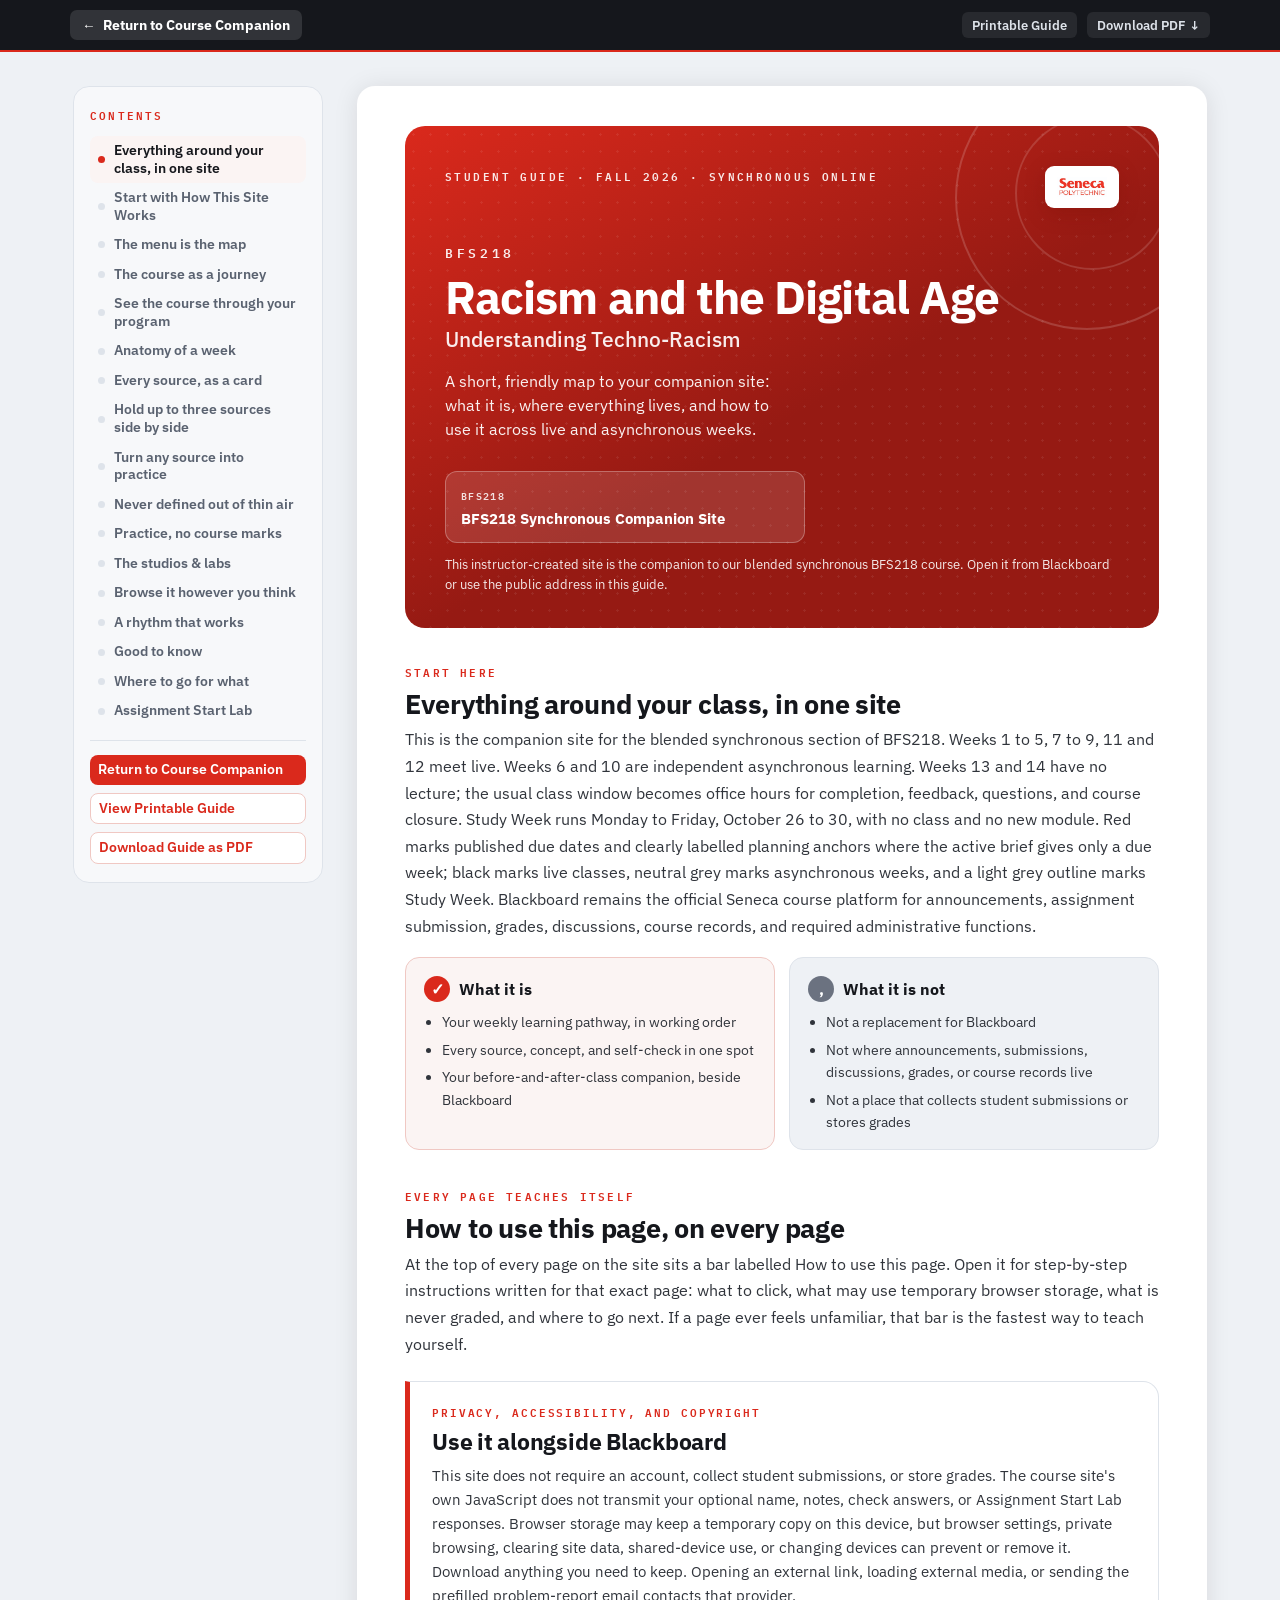
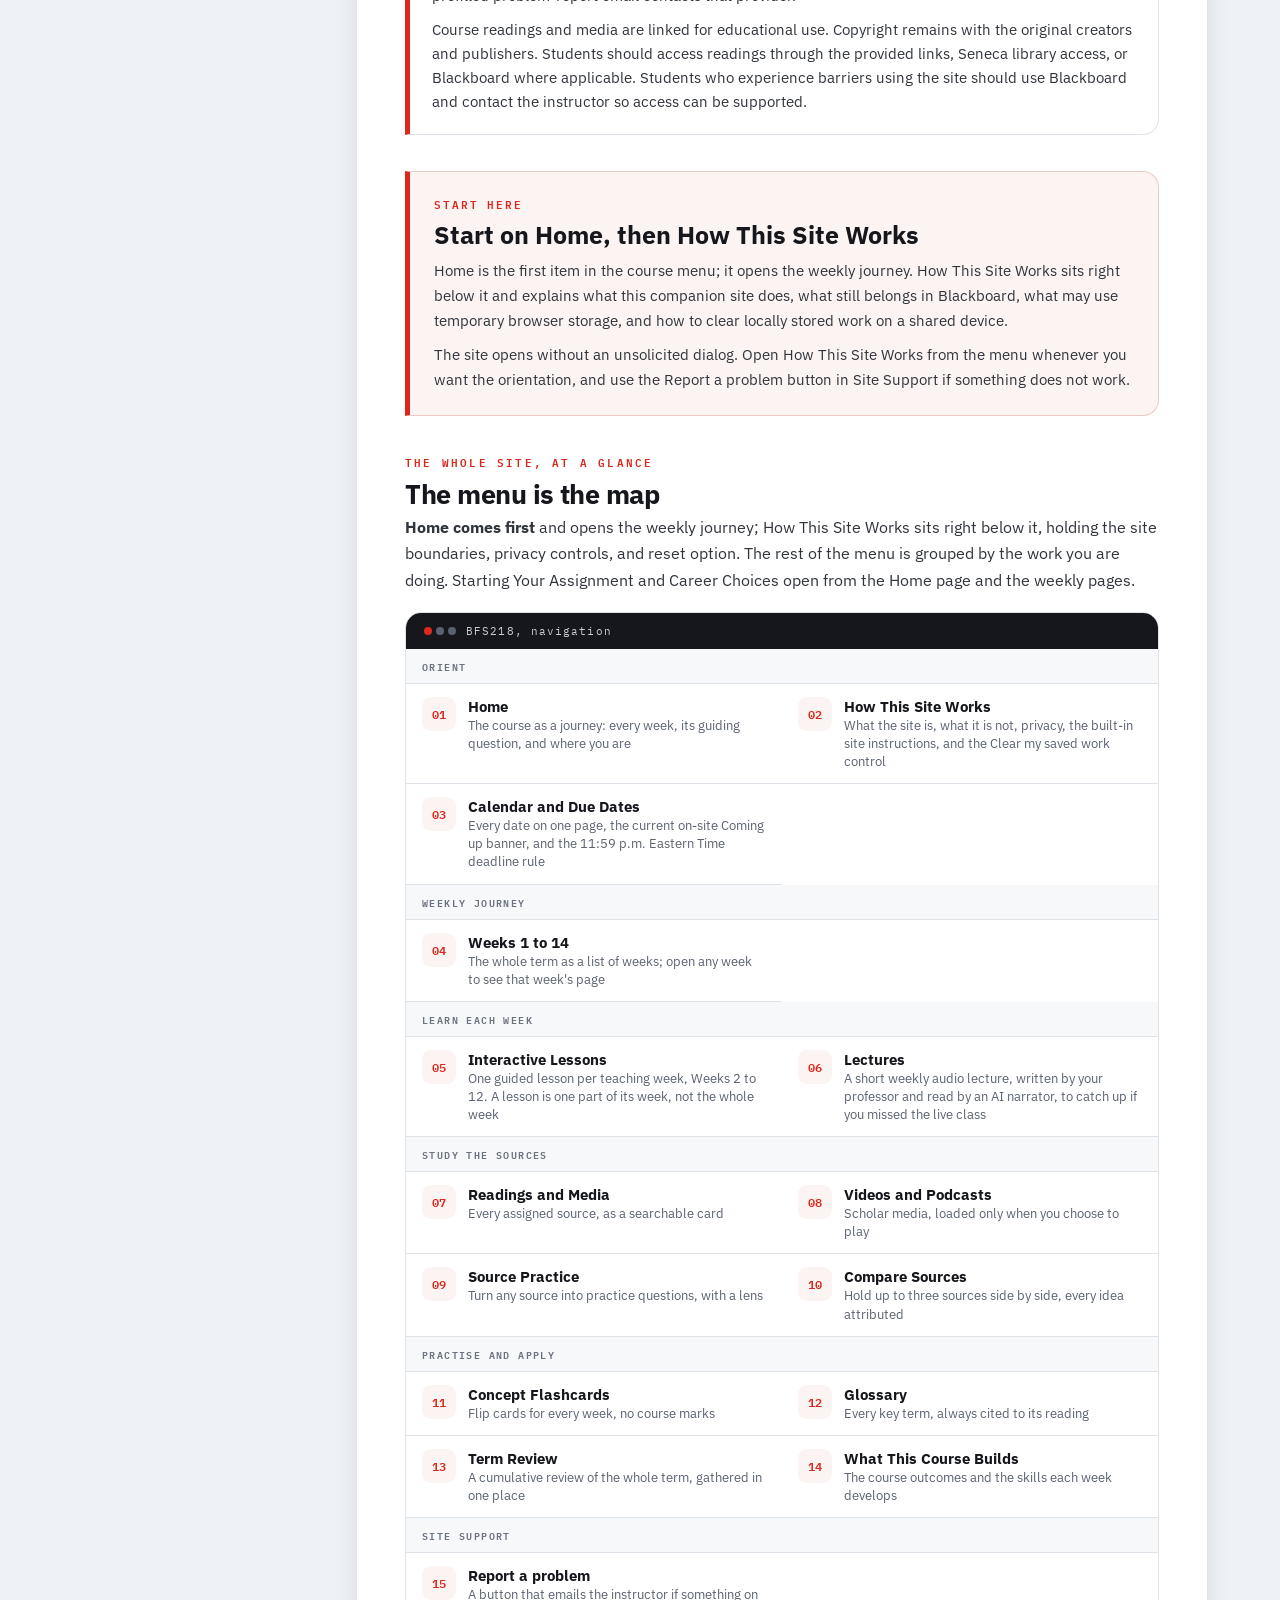
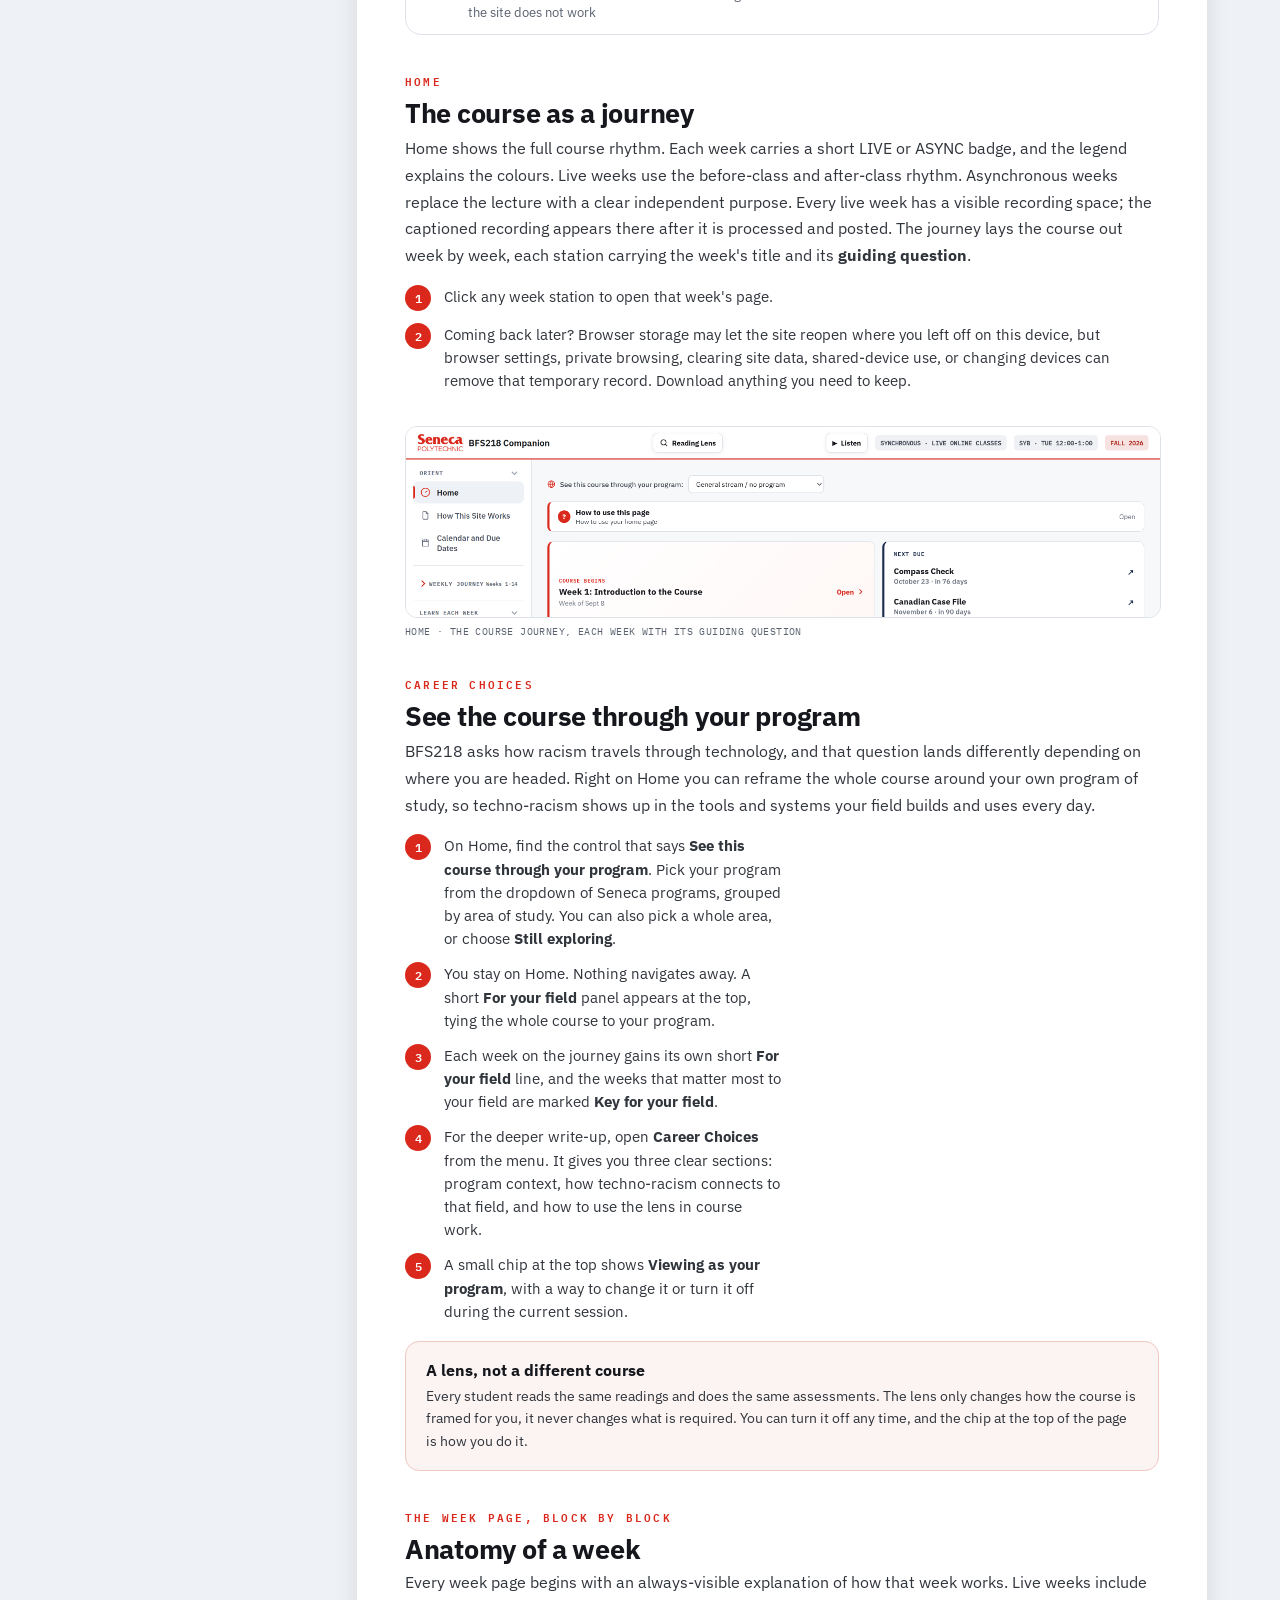
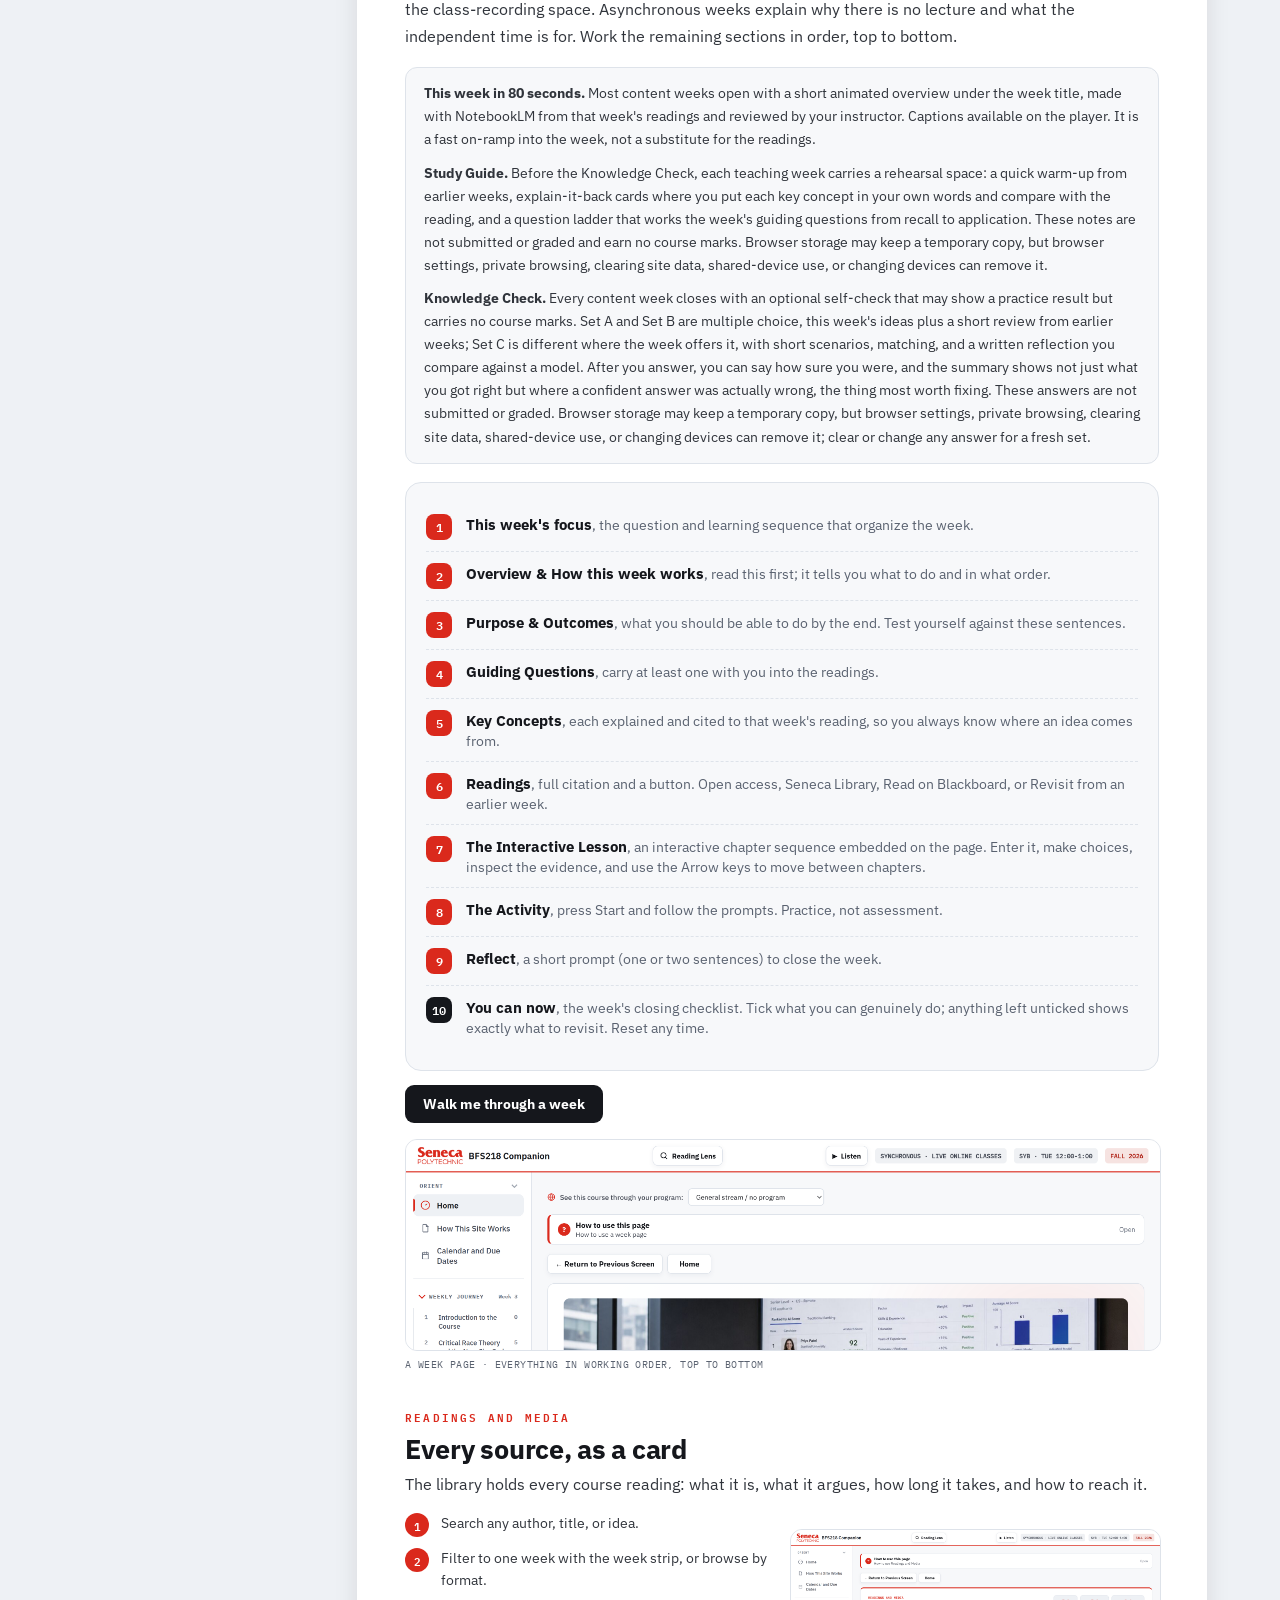
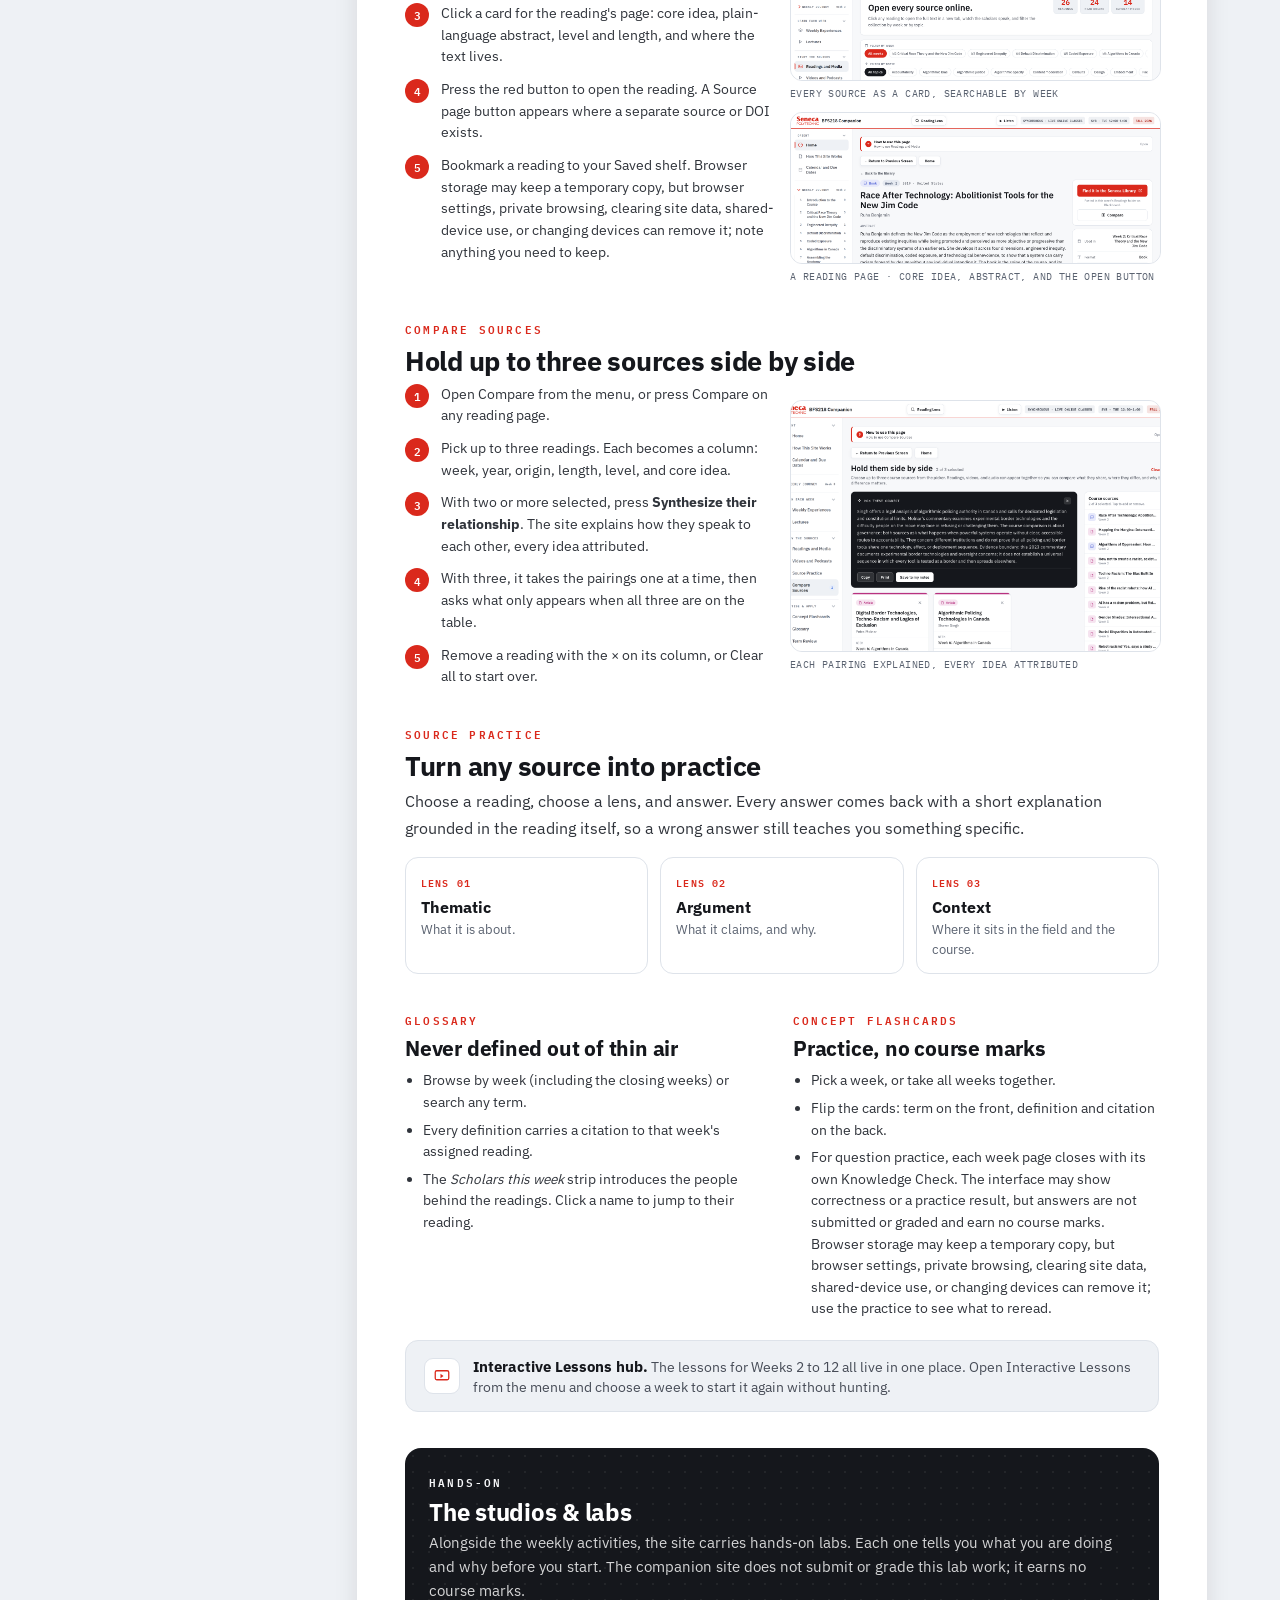
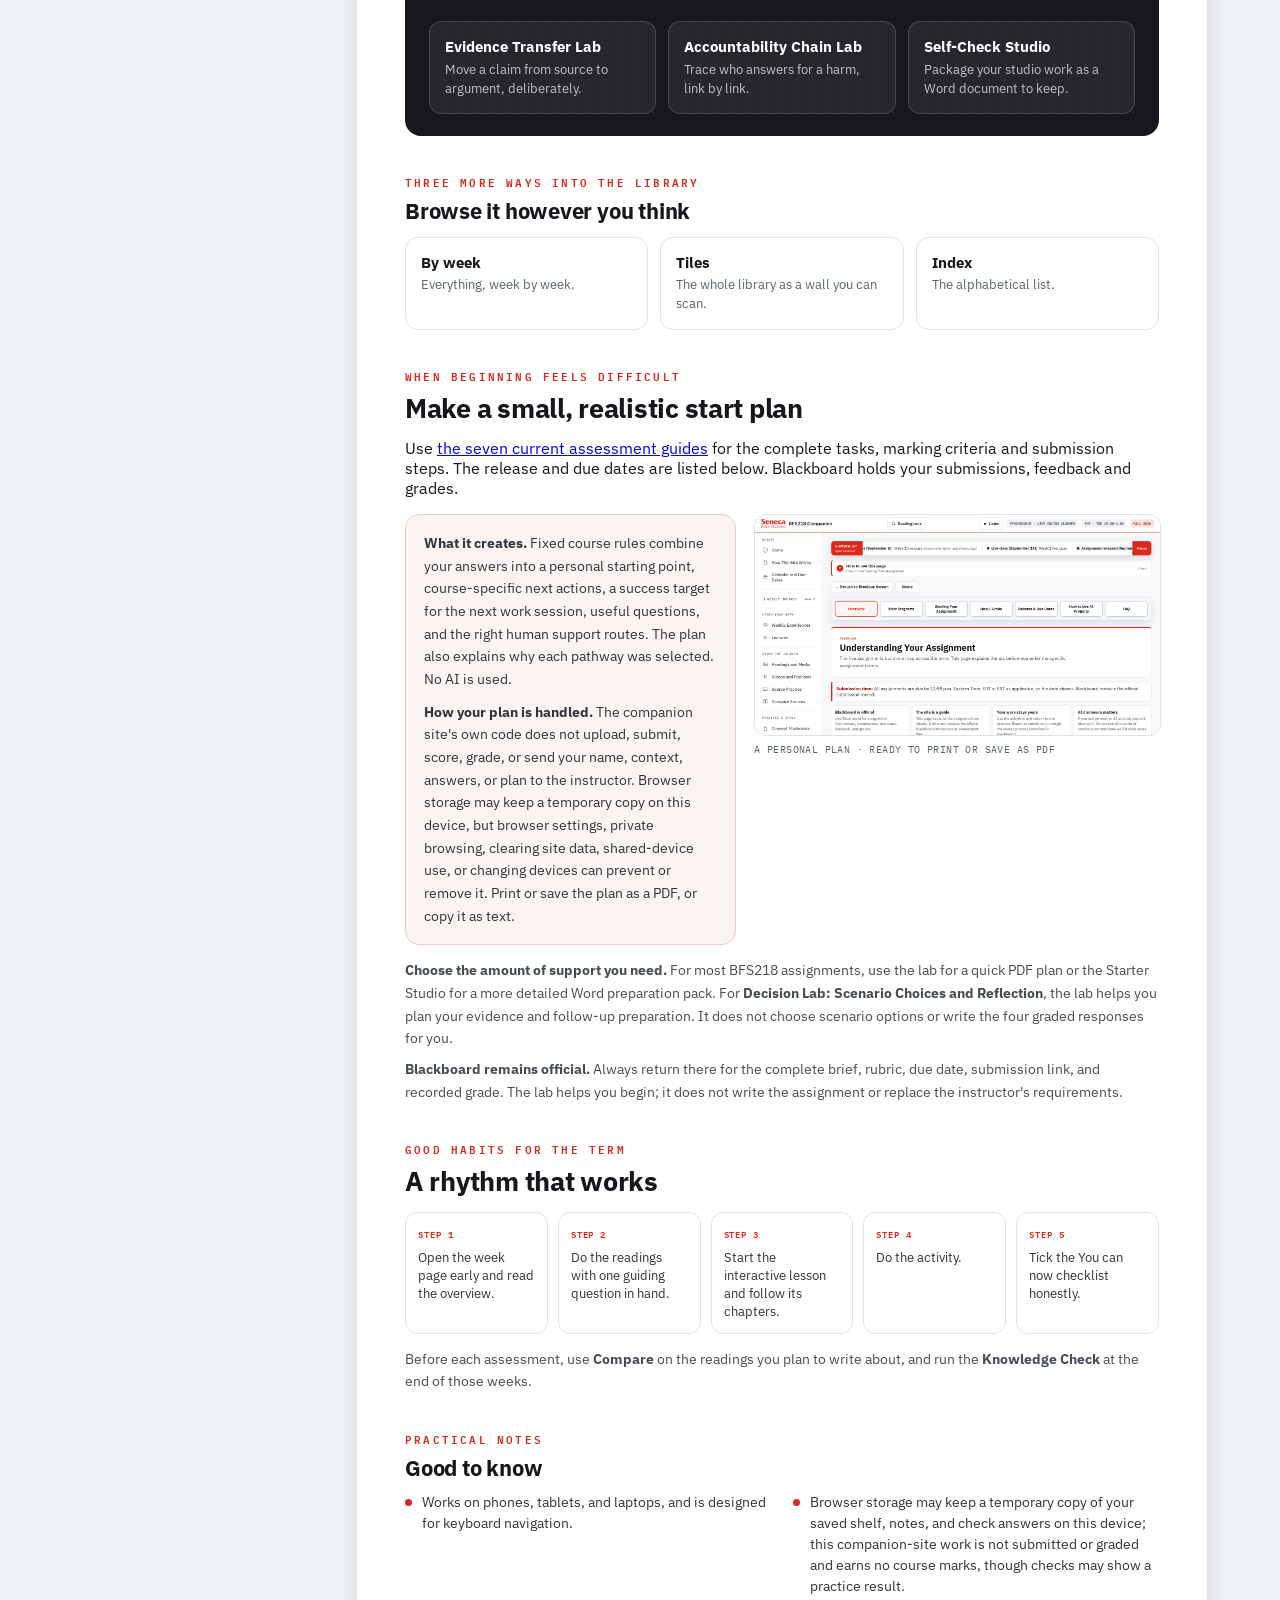
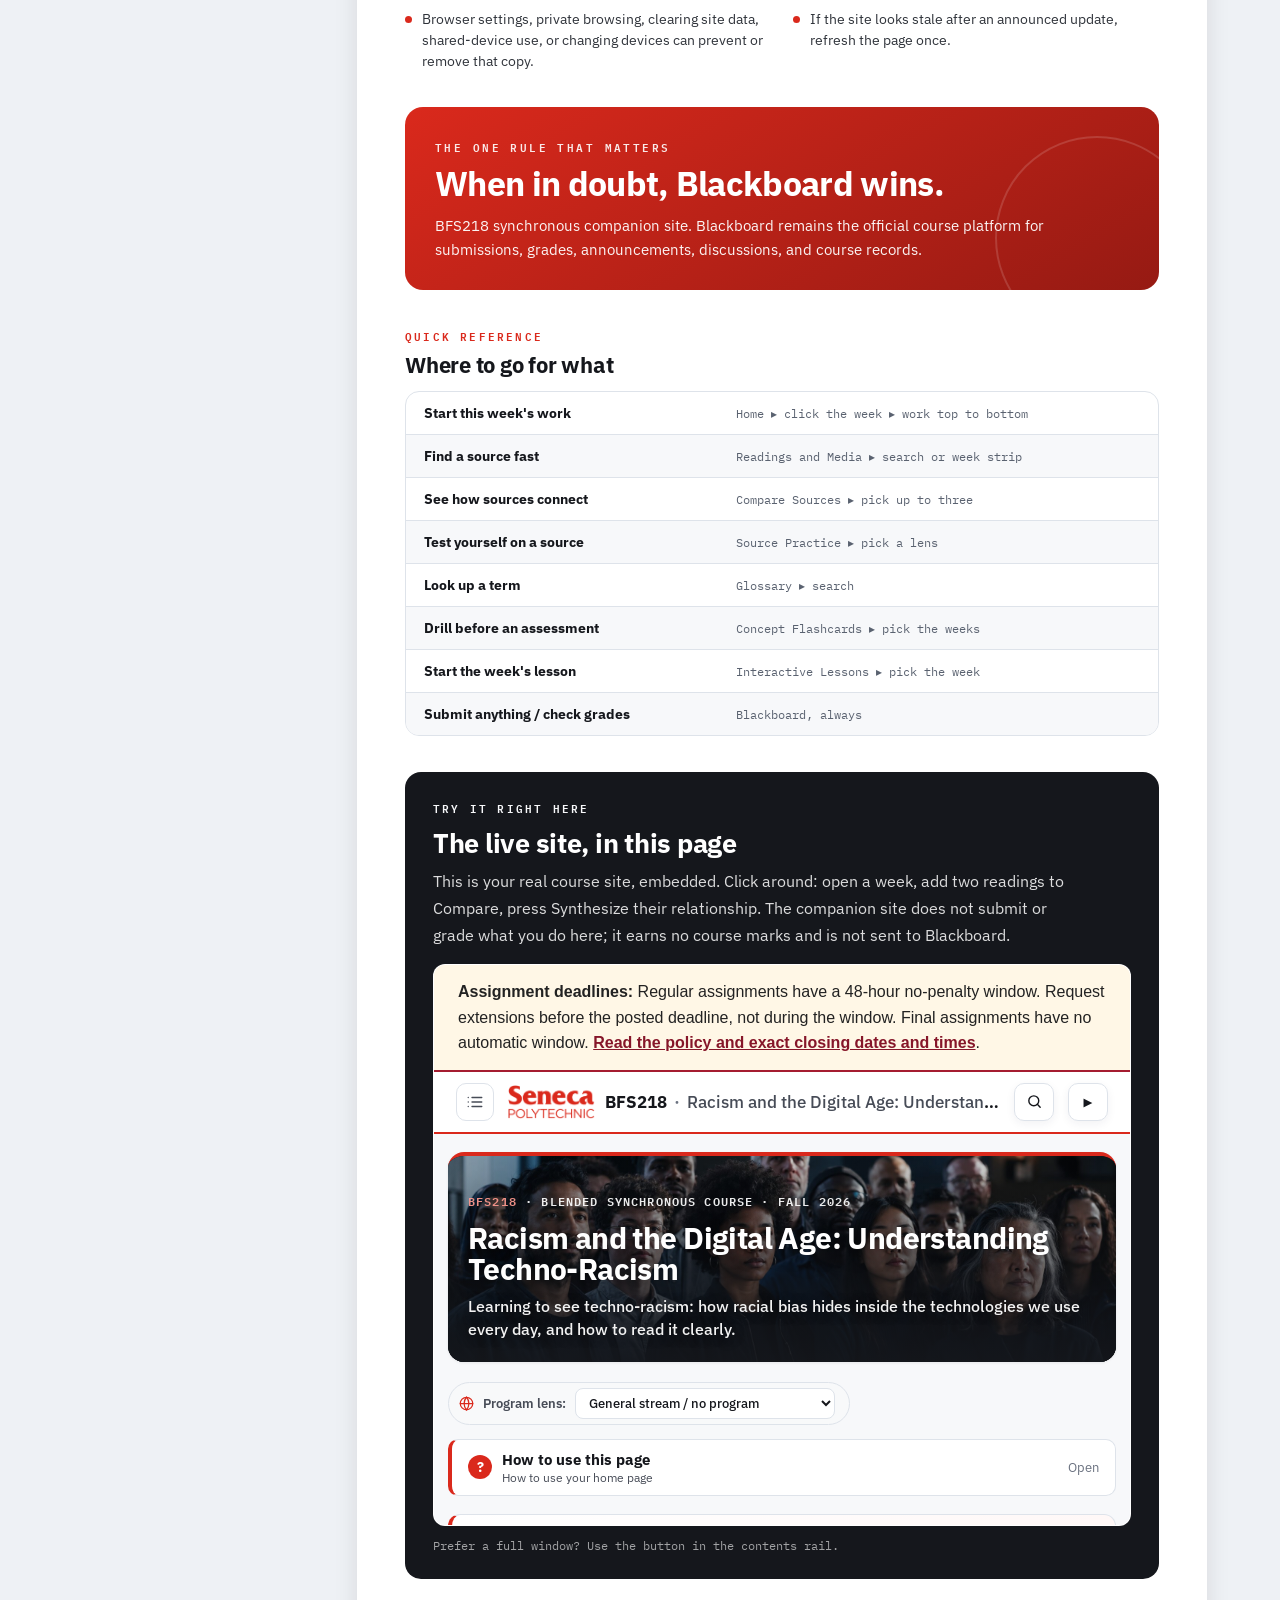
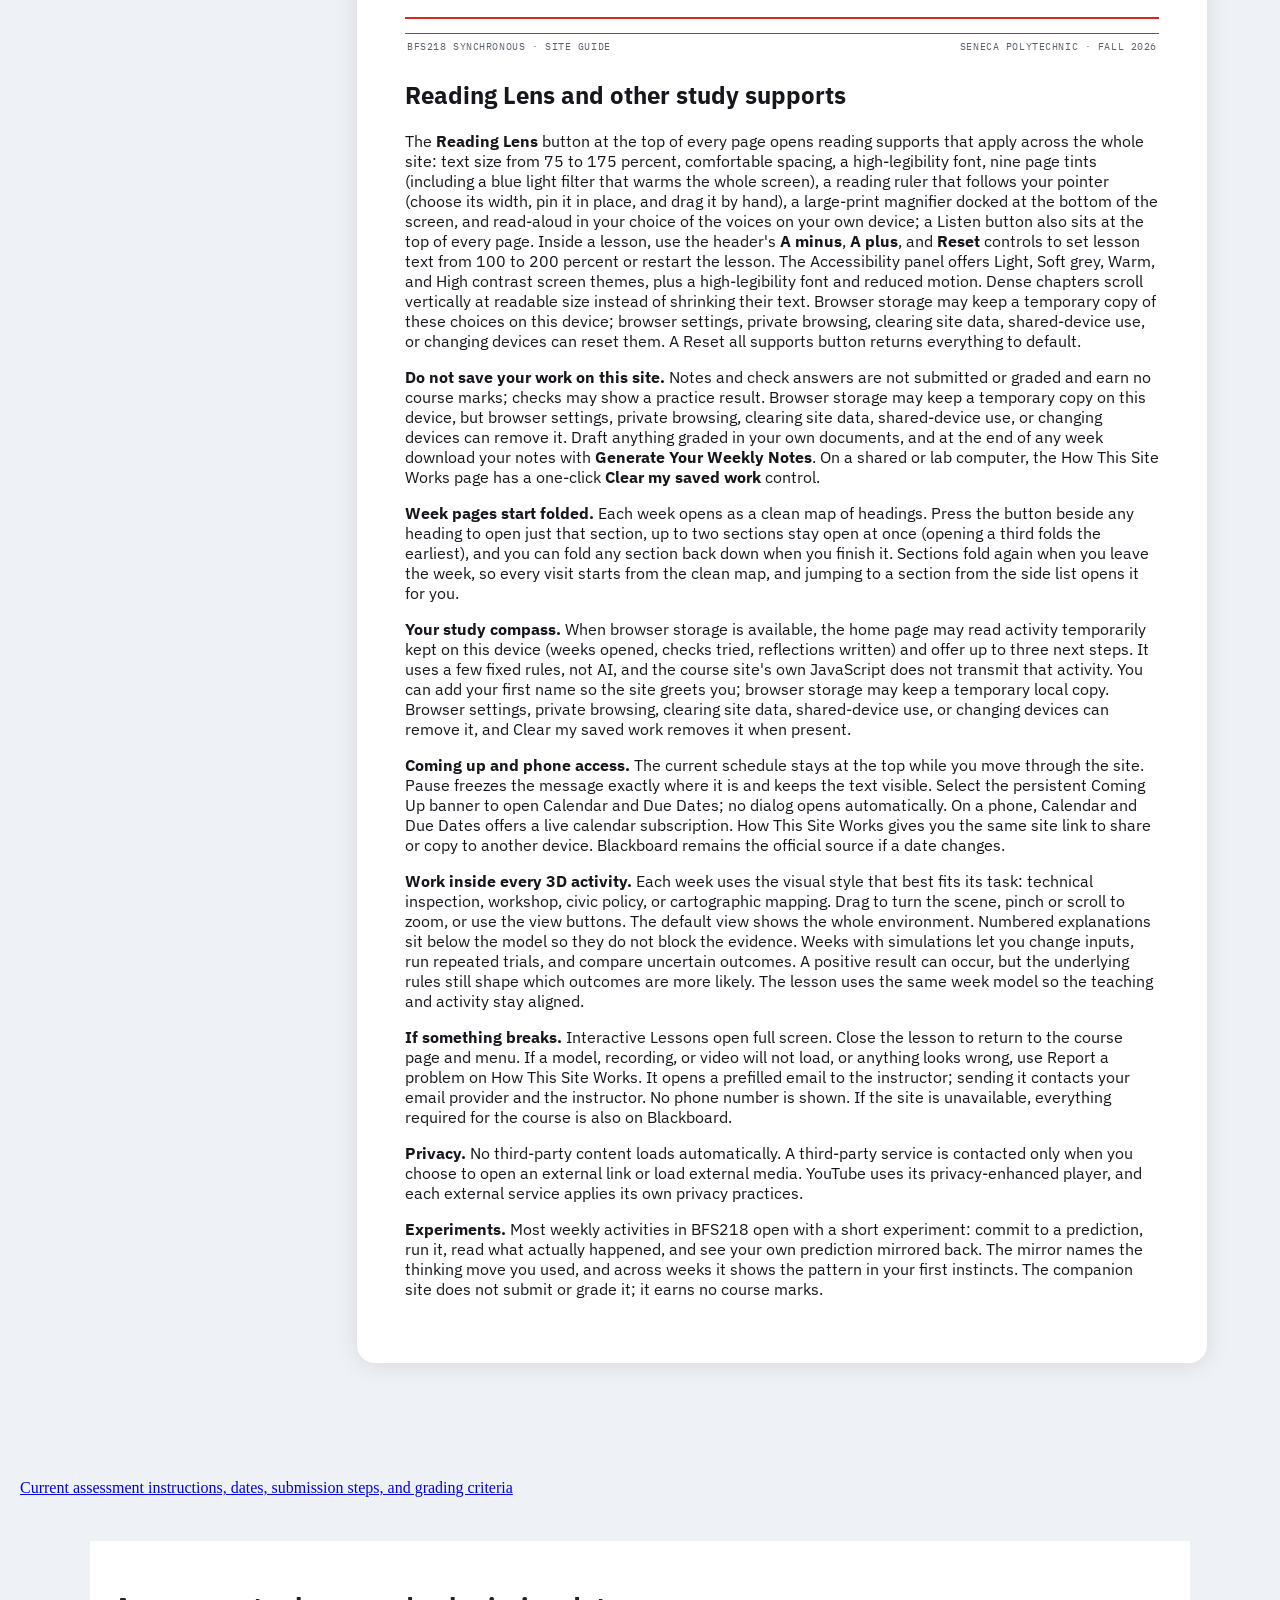
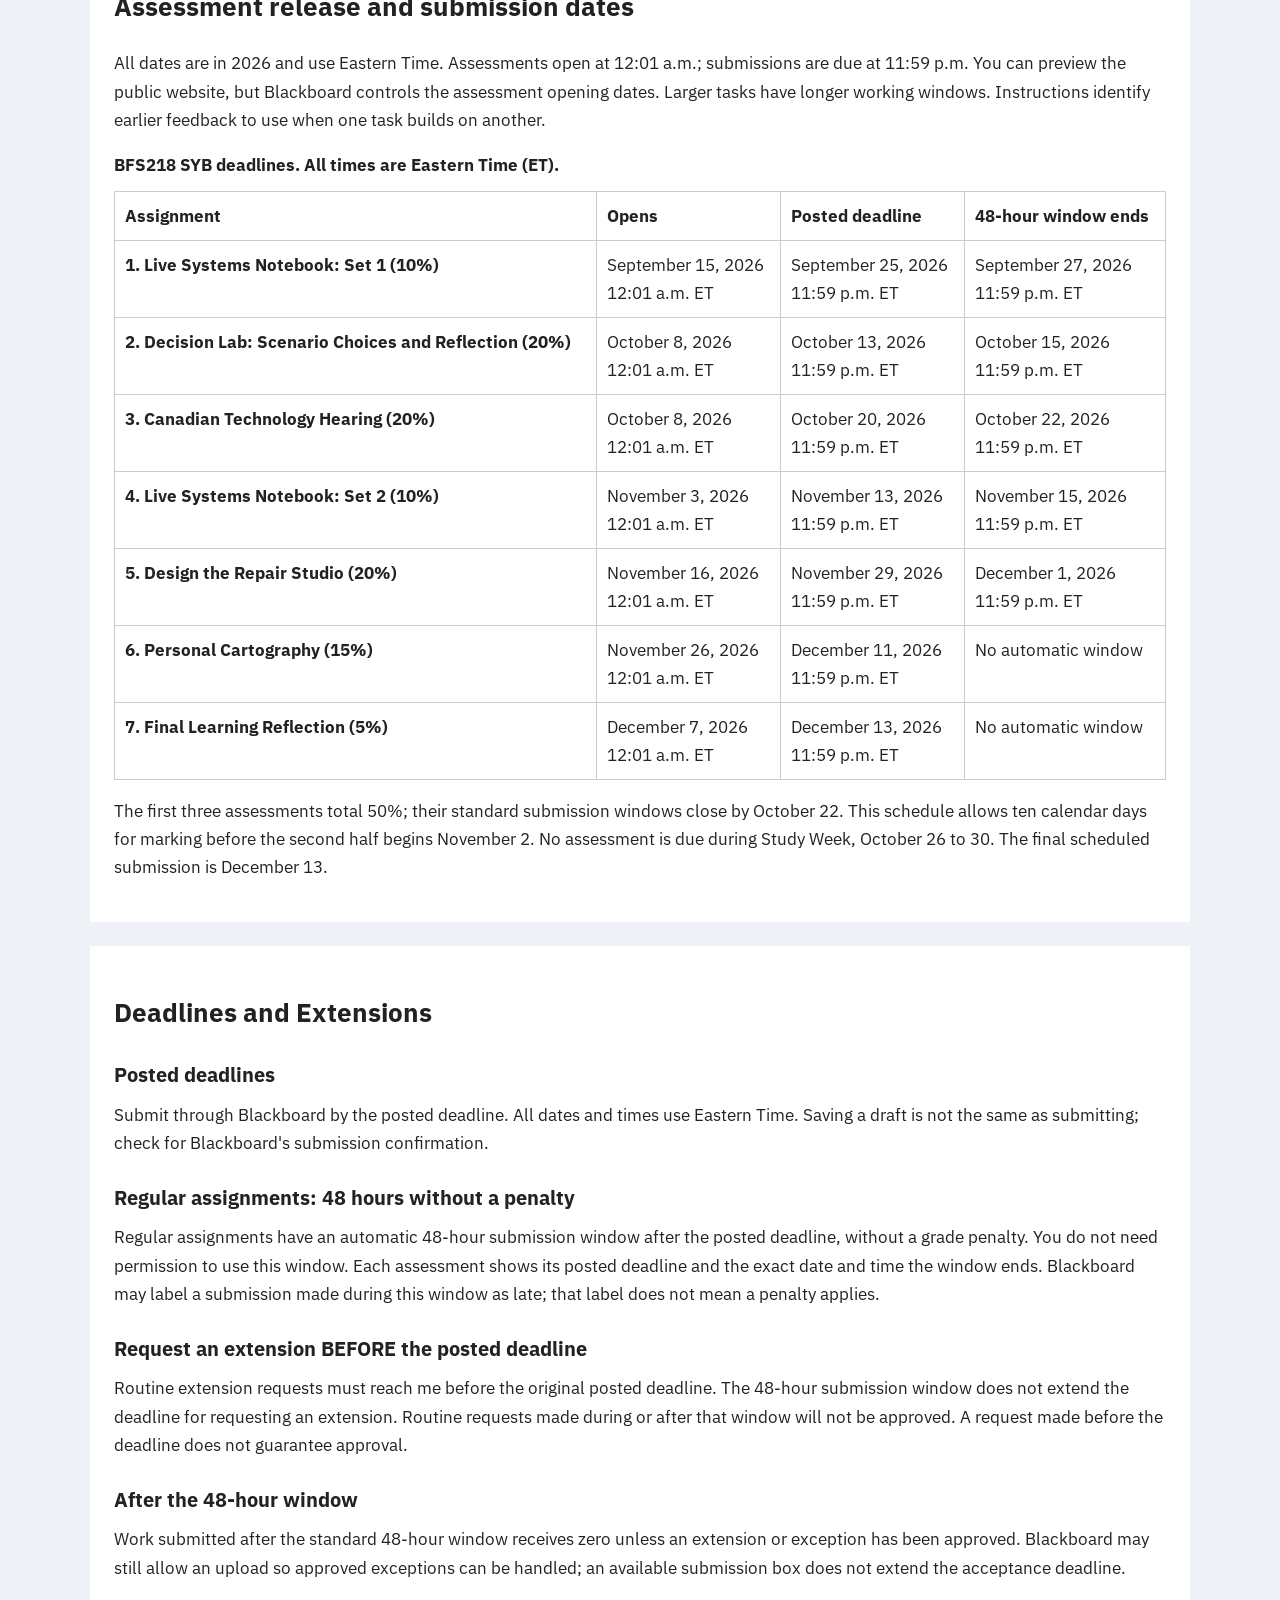
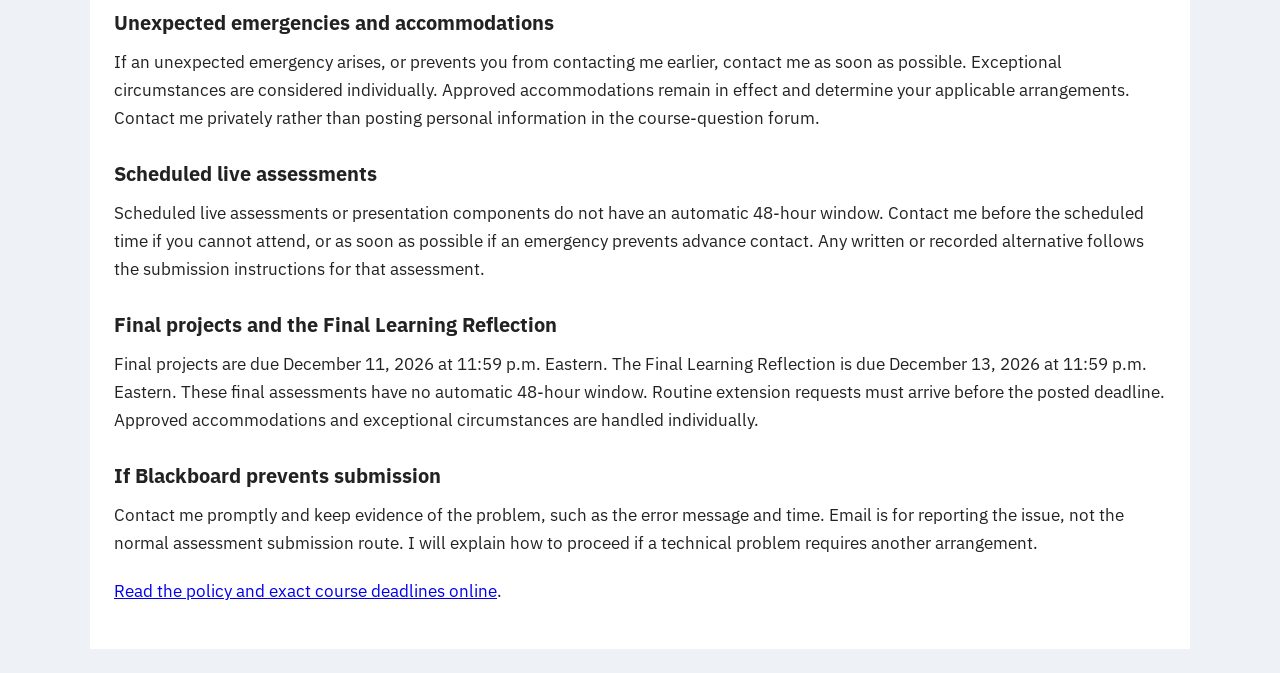
==== commit e9a80341: "Align assessment pacing and publish clear deadlines and extension policy" ====
--- a/guide/index.html
+++ b/guide/index.html
@@ -9,6 +9,7 @@
 <link rel="stylesheet" href="../fonts/fonts.css">
 <style>body{margin:0;background:#EEF1F5}::selection{background:#FBF4F3;color:#15171C}.shot-btn{all:unset;display:block;width:100%;height:100%;cursor:zoom-in}.shot-btn:focus-visible{outline:3px solid #DA291C;outline-offset:2px}</style>
 <link rel="stylesheet" href="assets/web.css">
+<style id="deadline-guide-layout">#first-year-assessment-schedule,#deadline-policy-guide{box-sizing:border-box;max-width:1100px;margin:24px auto;padding:24px;background:#fff;color:#222;font:17px/1.65 "IBM Plex Sans",Arial,sans-serif;overflow-wrap:anywhere}#deadline-policy-guide h3{margin:28px 0 12px;line-height:1.35}#deadline-policy-guide p{margin:0 0 20px}#first-year-assessment-schedule .deadline-table{max-width:100%;overflow-x:auto}#first-year-assessment-schedule table{width:100%;border-collapse:collapse}#first-year-assessment-schedule th,#first-year-assessment-schedule td{text-align:left;vertical-align:top;padding:10px;border:1px solid #ccc}#first-year-assessment-schedule caption{text-align:left;font-weight:bold;margin-bottom:12px}@media print{#first-year-assessment-schedule,#deadline-policy-guide{break-before:page;font-size:11pt;padding:0}#first-year-assessment-schedule tr{break-inside:avoid}}</style>
 </head>
 <body>
 <a class="skip" href="#guide-doc">Skip to the guide</a>
@@ -19,7 +20,7 @@
     </a>
     <div style="display:flex;align-items:center;gap:10px">
       <a href="print.html" style="color:#DEE3EA;text-decoration:none;font-family:'IBM Plex Sans',sans-serif;font-size:12.5px;font-weight:600;padding:5px 10px;border-radius:6px;background:rgba(255,255,255,.08)">Printable Guide</a>
-      <a href="BFS218-Companion-Guide.pdf?v=20260905-035850" download="" style="color:#DEE3EA;text-decoration:none;font-family:'IBM Plex Sans',sans-serif;font-size:12.5px;font-weight:600;padding:5px 10px;border-radius:6px;background:rgba(255,255,255,.08)">Download PDF ↓</a>
+      <a href="BFS218-Companion-Guide.pdf?v=deadline-policy-20260906" download="" style="color:#DEE3EA;text-decoration:none;font-family:'IBM Plex Sans',sans-serif;font-size:12.5px;font-weight:600;padding:5px 10px;border-radius:6px;background:rgba(255,255,255,.08)">Download PDF ↓</a>
     </div>
   </div>
 </header>
@@ -31,7 +32,7 @@
     <div class="rail-actions">
       <a class="rail-btn" href="../index.html">Return to Course Companion</a>
       <a class="rail-btn ghost" href="print.html">View Printable Guide</a>
-      <a class="rail-btn ghost" href="BFS218-Companion-Guide.pdf?v=20260905-035850" download="">Download Guide as PDF</a>
+      <a class="rail-btn ghost" href="BFS218-Companion-Guide.pdf?v=deadline-policy-20260906" download="">Download Guide as PDF</a>
     </div>
   </nav>
   <main id="guide-doc" class="doc" style="--sr:#DA291C;font-family:'IBM Plex Sans',Georgia,serif;color:#15171C">
@@ -316,7 +317,7 @@
 <section style="margin-top:36px;break-inside:avoid">
   <div style="font-family:'IBM Plex Mono',monospace;font-size:11px;font-weight:700;letter-spacing:.2em;text-transform:uppercase;color:#DA291C;margin:0 0 8px">When beginning feels difficult</div>
   <h2 id="make-a-small-start-plan" style="font-family:'IBM Plex Sans',sans-serif;font-size:27px;line-height:1.08;font-weight:800;letter-spacing:-.01em;color:#15171C;margin:0 0 8px">Make a small, realistic start plan</h2>
-  <p style="font-family:'IBM Plex Sans',serif;font-size:15.5px;line-height:1.72;color:#30343B;margin:0 0 16px">Open Starting Your Assignment to see all 7 numbered graded components: 1. Live Systems Notebook: Set 1 (10%); 2. Decision Lab: Scenario Choices and Reflection (20%); 3. Canadian Technology Hearing (20%); 4. Live Systems Notebook: Set 2 (10%); 5. Design the Repair Studio (20%); 6. Personal Cartography (15%); 7. Final Learning Reflection (5%). Read each guide for its release date, due date, submission steps, and grading criteria. You can read these guides at any time. Blackboard controls access to the assessment and submission area. Use Assignment Start Lab to plan a manageable next step.</p>
+  <p>Use <a href="../assessment-guides.html">the seven current assessment guides</a> for the complete tasks, marking criteria and submission steps. The release and due dates are listed below. Blackboard holds your submissions, feedback and grades.</p>
   <div style="display:grid;grid-template-columns:.9fr 1.1fr;gap:18px;align-items:start">
     <div style="background:#FBF4F3;border:1px solid #F0C8C3;border-radius:14px;padding:17px 18px">
       <p style="font-family:'IBM Plex Sans',serif;font-size:14px;line-height:1.62;color:#30343B;margin:0 0 10px"><strong style="font-family:'IBM Plex Sans',sans-serif">What it creates.</strong> Fixed course rules combine your answers into a personal starting point, course-specific next actions, a success target for the next work session, useful questions, and the right human support routes. The plan also explains why each pathway was selected. No AI is used.</p>
@@ -327,7 +328,7 @@
       <figcaption style="font-family:'IBM Plex Mono',monospace;font-size:10px;letter-spacing:.04em;color:#5A6270;margin-top:7px;text-transform:uppercase">A personal plan · ready to print or save as PDF</figcaption>
     </figure>
   </div>
-  <p style="font-family:'IBM Plex Sans',serif;font-size:14px;line-height:1.62;color:#474C57;margin:14px 0 0"><strong>Choose the amount of support you need.</strong> For most BFS218 assignments, use the lab for a quick PDF plan or the Starter Studio for a more detailed Word preparation pack. For <strong>Decision Lab: Scenario Choices and Reflection</strong>, the lab helps you plan your evidence and follow-up preparation. It does not choose scenarios, write reflections, or answer the live follow-up for you.</p>
+  <p style="font-family:'IBM Plex Sans',serif;font-size:14px;line-height:1.62;color:#474C57;margin:14px 0 0"><strong>Choose the amount of support you need.</strong> For most BFS218 assignments, use the lab for a quick PDF plan or the Starter Studio for a more detailed Word preparation pack. For <strong>Decision Lab: Scenario Choices and Reflection</strong>, the lab helps you plan your evidence and follow-up preparation. It does not choose scenario options or write the four graded responses for you.</p>
   <p style="font-family:'IBM Plex Sans',serif;font-size:14px;line-height:1.62;color:#474C57;margin:8px 0 0"><strong>Blackboard remains official.</strong> Always return there for the complete brief, rubric, due date, submission link, and recorded grade. The lab helps you begin; it does not write the assignment or replace the instructor's requirements.</p>
 </section>
 
@@ -412,5 +413,8 @@
 </div>
 <script src="assets/web.js" defer></script>
 <p style="padding:20px"><a href="https://rpeart73.github.io/bfs218-sync/assessment-guides.html">Current assessment instructions, dates, submission steps, and grading criteria</a></p>
+<section id="first-year-assessment-schedule"><h2>Assessment release and submission dates</h2><p>All dates are in 2026 and use Eastern Time. Assessments open at 12:01 a.m.; submissions are due at 11:59 p.m. You can preview the public website, but Blackboard controls the assessment opening dates. Larger tasks have longer working windows. Instructions identify earlier feedback to use when one task builds on another.</p><div class="deadline-table"><div class="deadline-table"><table><caption>BFS218 SYB deadlines. All times are Eastern Time (ET).</caption><thead><tr><th scope="col">Assignment</th><th scope="col">Opens</th><th scope="col">Posted deadline</th><th scope="col">48-hour window ends</th></tr></thead><tbody><tr><th scope="row">1. Live Systems Notebook: Set 1 (10%)</th><td>September 15, 2026<br>12:01 a.m. ET</td><td>September 25, 2026<br>11:59 p.m. ET</td><td>September 27, 2026<br>11:59 p.m. ET</td></tr><tr><th scope="row">2. Decision Lab: Scenario Choices and Reflection (20%)</th><td>October 8, 2026<br>12:01 a.m. ET</td><td>October 13, 2026<br>11:59 p.m. ET</td><td>October 15, 2026<br>11:59 p.m. ET</td></tr><tr><th scope="row">3. Canadian Technology Hearing (20%)</th><td>October 8, 2026<br>12:01 a.m. ET</td><td>October 20, 2026<br>11:59 p.m. ET</td><td>October 22, 2026<br>11:59 p.m. ET</td></tr><tr><th scope="row">4. Live Systems Notebook: Set 2 (10%)</th><td>November 3, 2026<br>12:01 a.m. ET</td><td>November 13, 2026<br>11:59 p.m. ET</td><td>November 15, 2026<br>11:59 p.m. ET</td></tr><tr><th scope="row">5. Design the Repair Studio (20%)</th><td>November 16, 2026<br>12:01 a.m. ET</td><td>November 29, 2026<br>11:59 p.m. ET</td><td>December 1, 2026<br>11:59 p.m. ET</td></tr><tr><th scope="row">6. Personal Cartography (15%)</th><td>November 26, 2026<br>12:01 a.m. ET</td><td>December 11, 2026<br>11:59 p.m. ET</td><td>No automatic window</td></tr><tr><th scope="row">7. Final Learning Reflection (5%)</th><td>December 7, 2026<br>12:01 a.m. ET</td><td>December 13, 2026<br>11:59 p.m. ET</td><td>No automatic window</td></tr></tbody></table></div></div><p>The first three assessments total 50%; their standard submission windows close by October 22. This schedule allows ten calendar days for marking before the second half begins November 2. No assessment is due during Study Week, October 26 to 30. The final scheduled submission is December 13.</p></section>
+
+<section id="deadline-policy-guide"><h2>Deadlines and Extensions</h2><h3>Posted deadlines</h3><p>Submit through Blackboard by the posted deadline. All dates and times use Eastern Time. Saving a draft is not the same as submitting; check for Blackboard's submission confirmation.</p><h3>Regular assignments: 48 hours without a penalty</h3><p>Regular assignments have an automatic 48-hour submission window after the posted deadline, without a grade penalty. You do not need permission to use this window. Each assessment shows its posted deadline and the exact date and time the window ends. Blackboard may label a submission made during this window as late; that label does not mean a penalty applies.</p><h3>Request an extension BEFORE the posted deadline</h3><p>Routine extension requests must reach me before the original posted deadline. The 48-hour submission window does not extend the deadline for requesting an extension. Routine requests made during or after that window will not be approved. A request made before the deadline does not guarantee approval.</p><h3>After the 48-hour window</h3><p>Work submitted after the standard 48-hour window receives zero unless an extension or exception has been approved. Blackboard may still allow an upload so approved exceptions can be handled; an available submission box does not extend the acceptance deadline.</p><h3>Unexpected emergencies and accommodations</h3><p>If an unexpected emergency arises, or prevents you from contacting me earlier, contact me as soon as possible. Exceptional circumstances are considered individually. Approved accommodations remain in effect and determine your applicable arrangements. Contact me privately rather than posting personal information in the course-question forum.</p><h3>Scheduled live assessments</h3><p>Scheduled live assessments or presentation components do not have an automatic 48-hour window. Contact me before the scheduled time if you cannot attend, or as soon as possible if an emergency prevents advance contact. Any written or recorded alternative follows the submission instructions for that assessment.</p><h3>Final projects and the Final Learning Reflection</h3><p>Final projects are due December 11, 2026 at 11:59 p.m. Eastern. The Final Learning Reflection is due December 13, 2026 at 11:59 p.m. Eastern. These final assessments have no automatic 48-hour window. Routine extension requests must arrive before the posted deadline. Approved accommodations and exceptional circumstances are handled individually.</p><h3>If Blackboard prevents submission</h3><p>Contact me promptly and keep evidence of the problem, such as the error message and time. Email is for reporting the issue, not the normal assessment submission route. I will explain how to proceed if a technical problem requires another arrangement.</p><p><a href="../deadline-policy.html">Read the policy and exact course deadlines online</a>.</p></section>
 </body>
 </html>
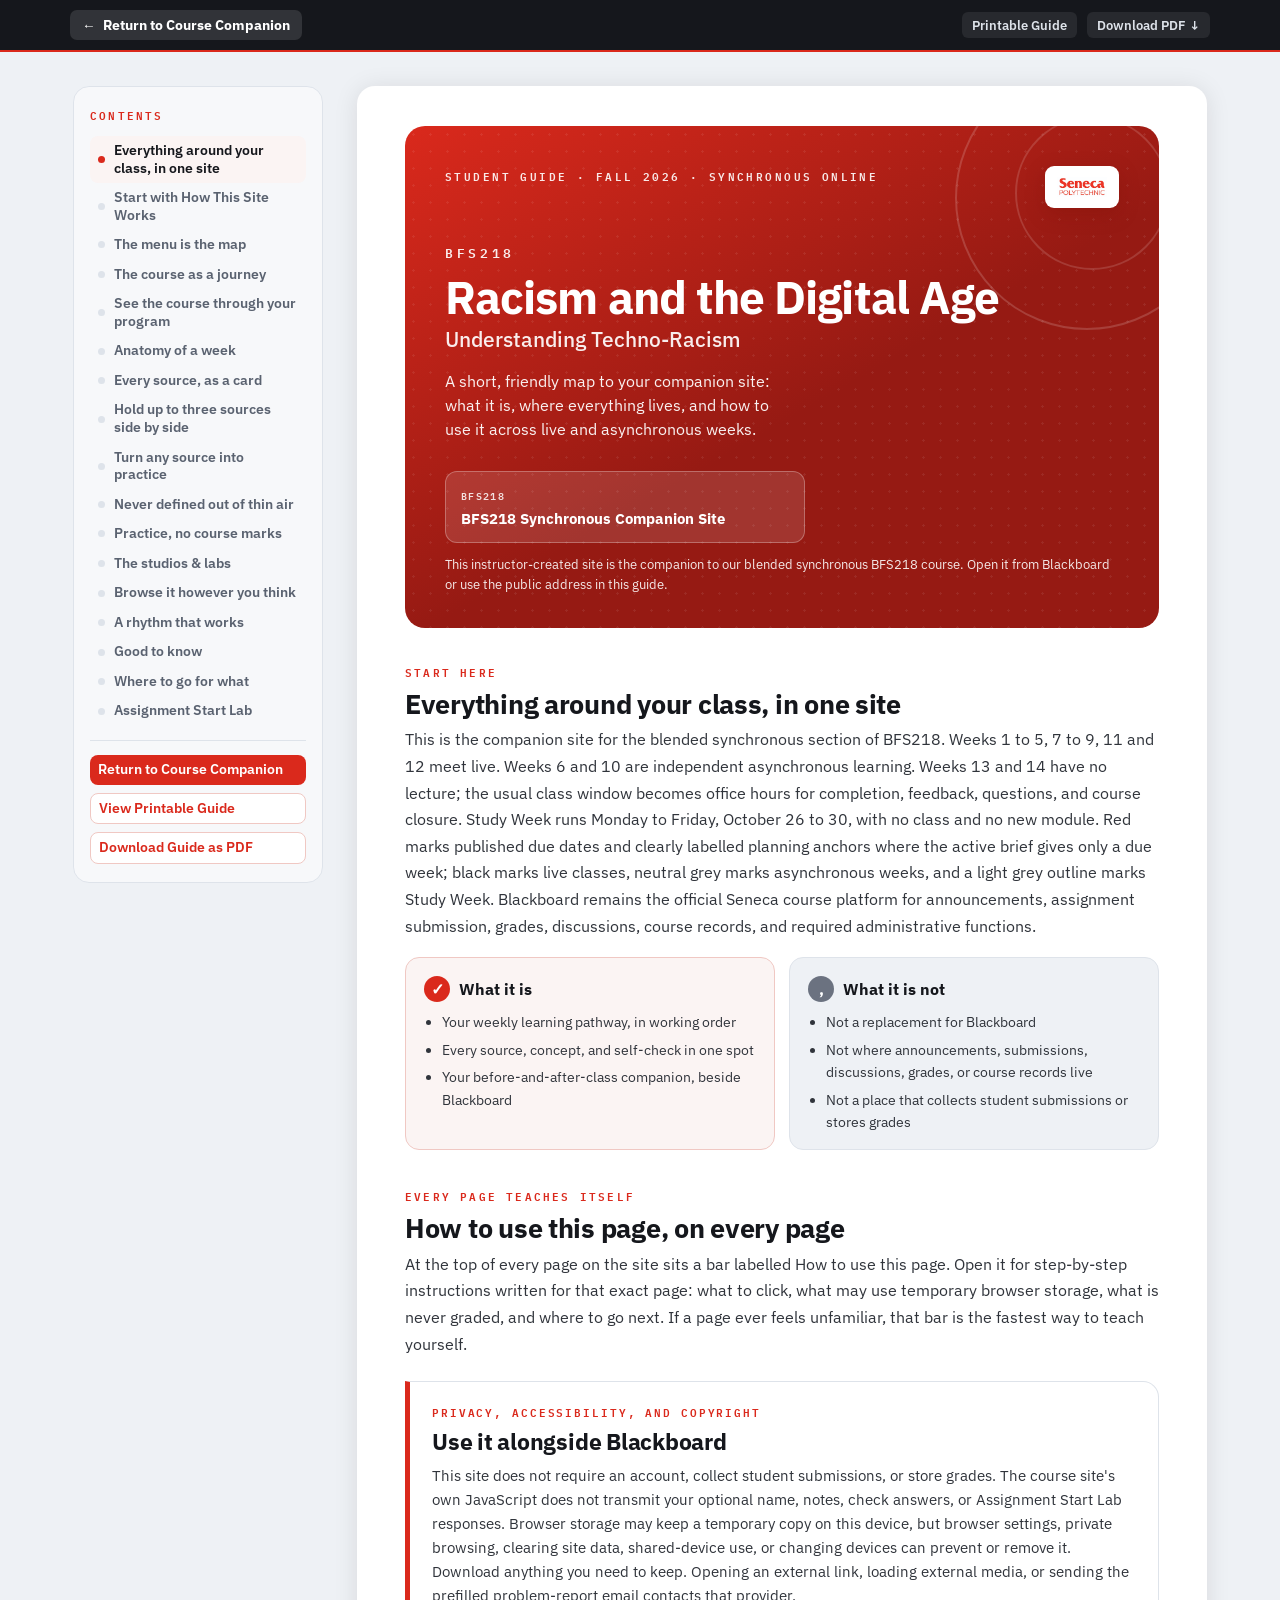
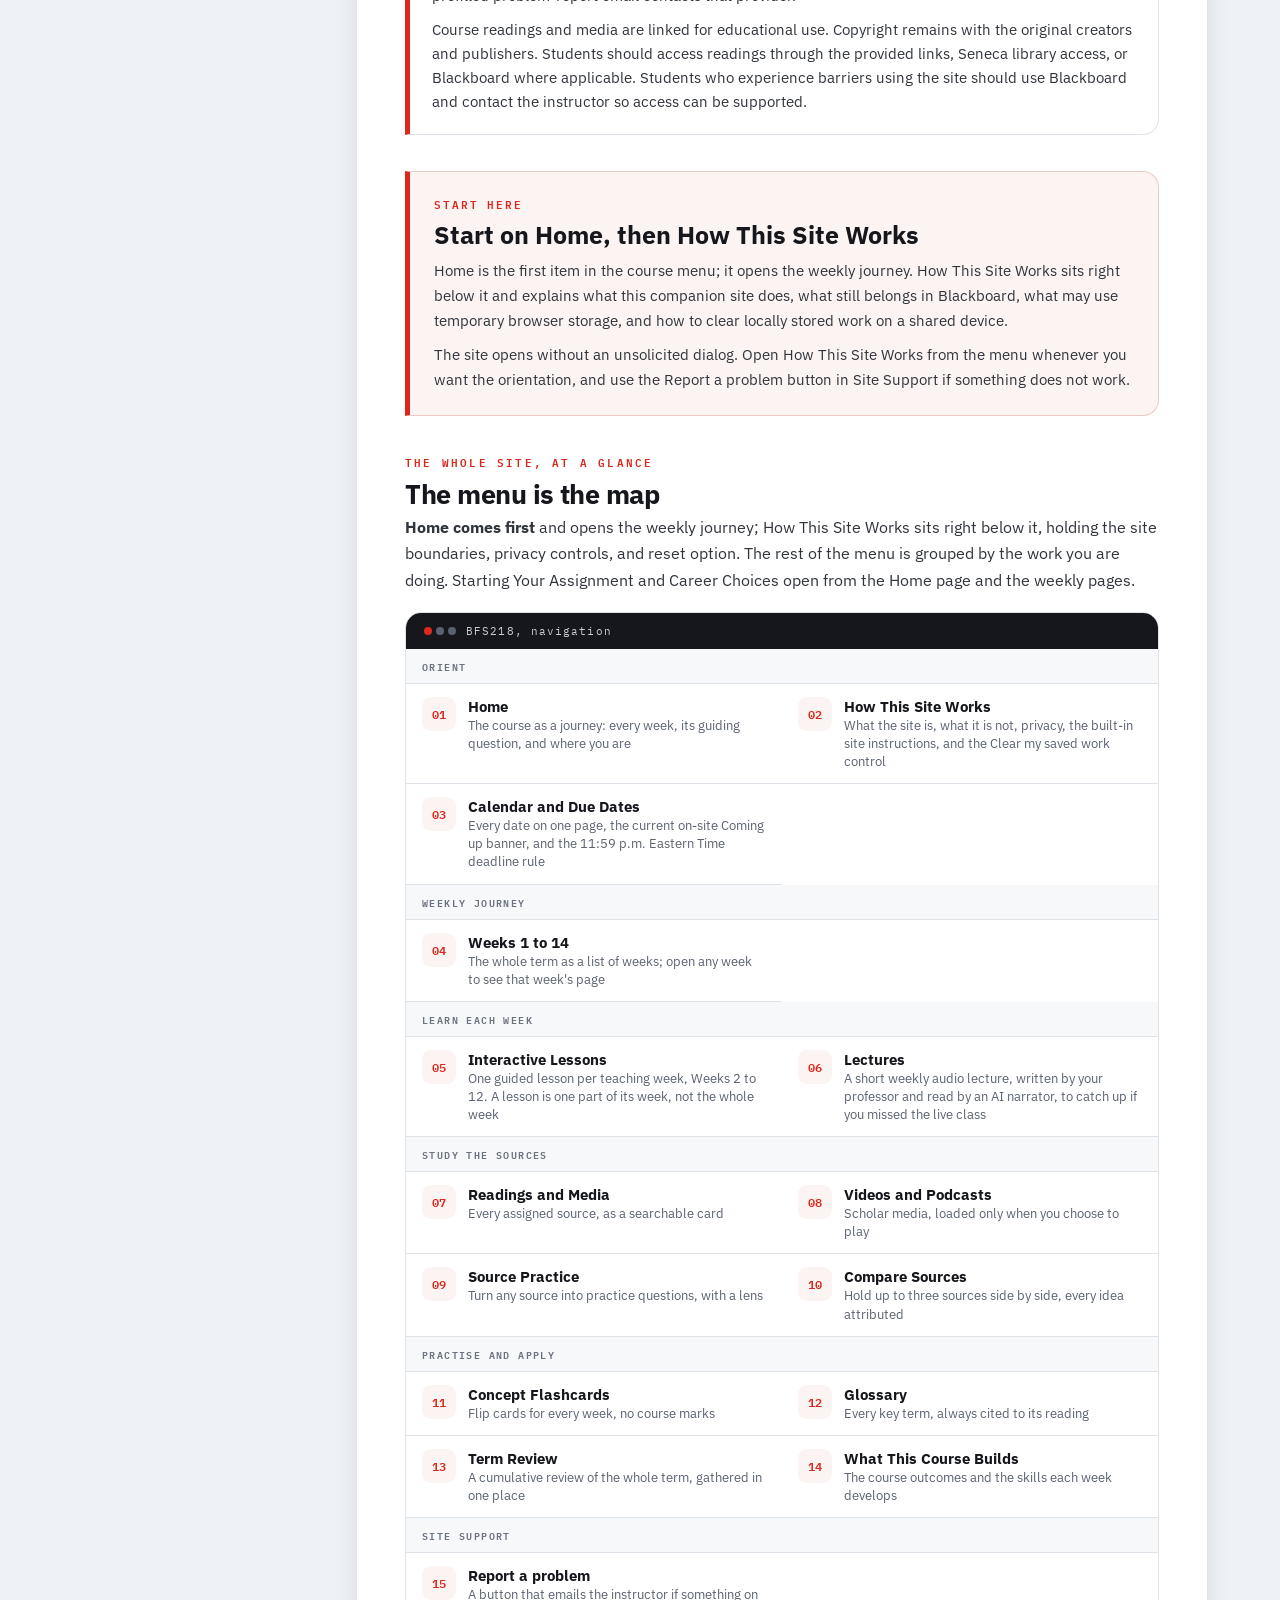
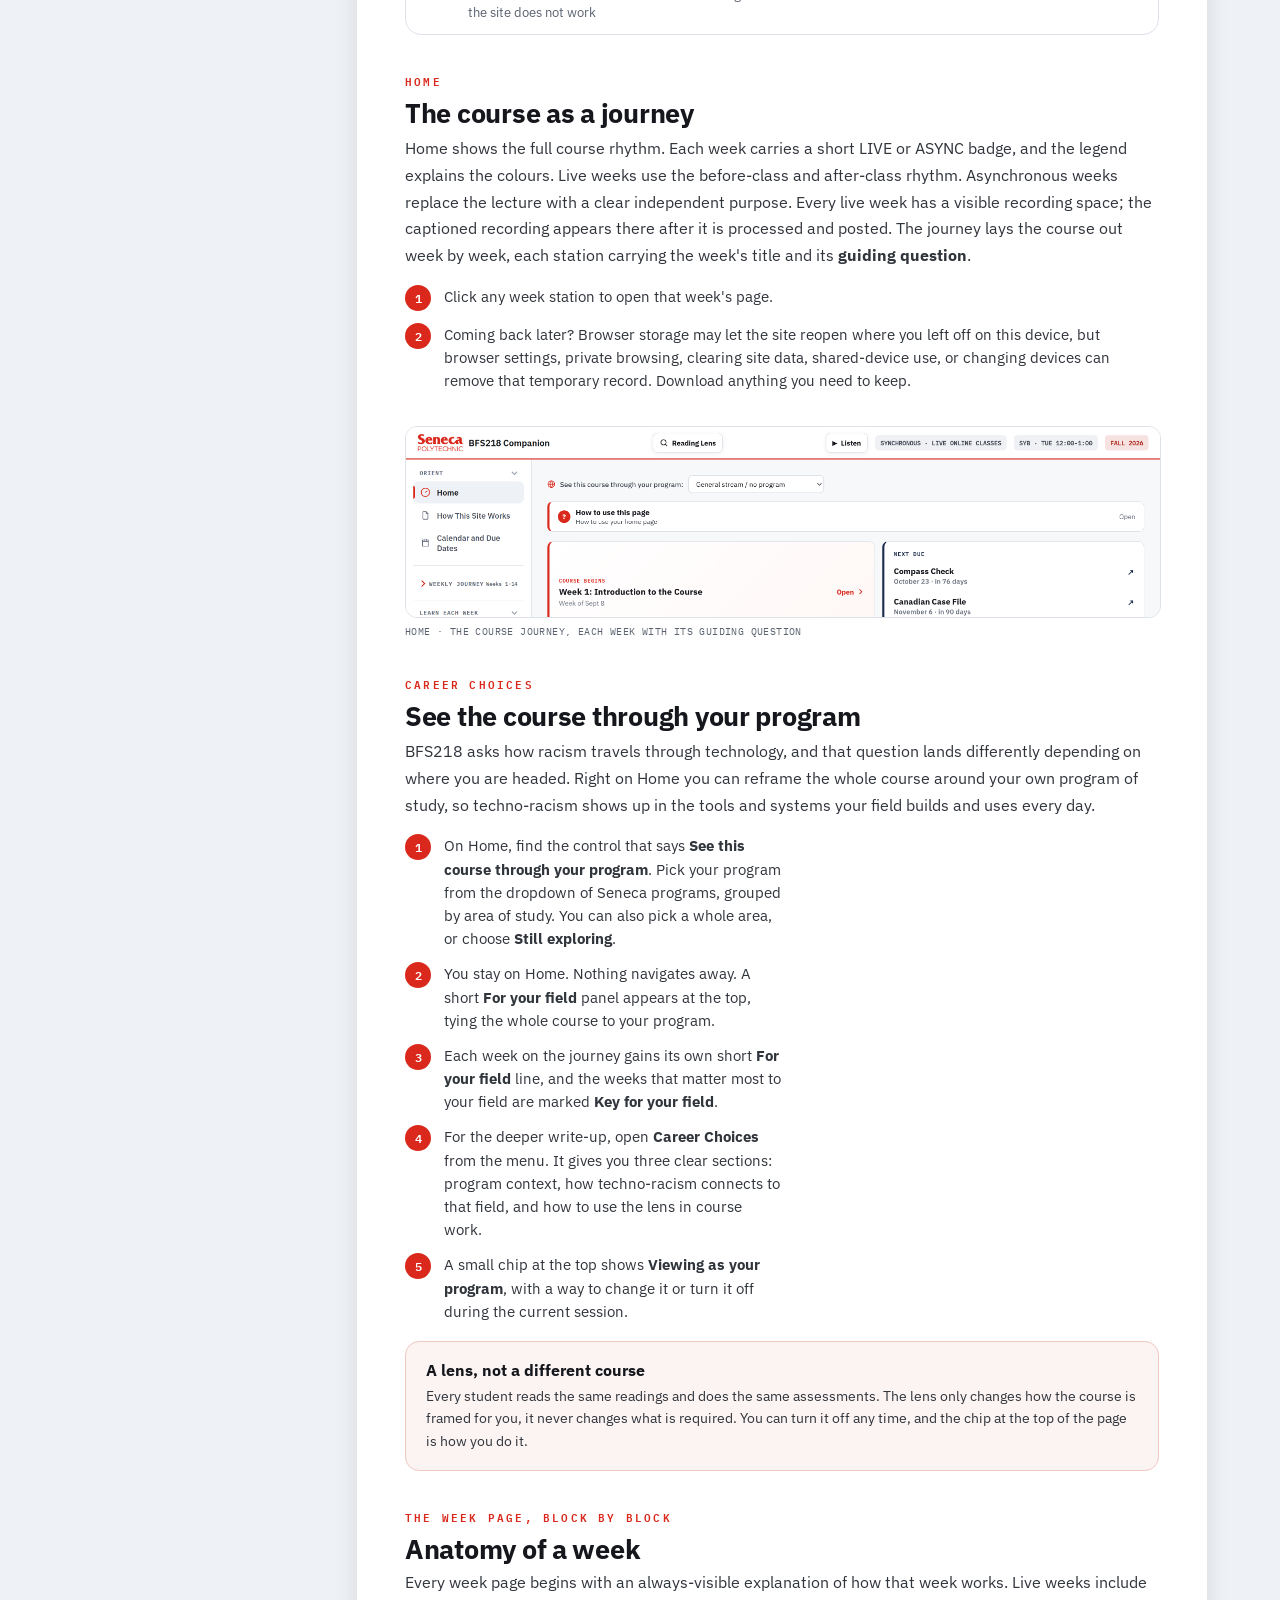
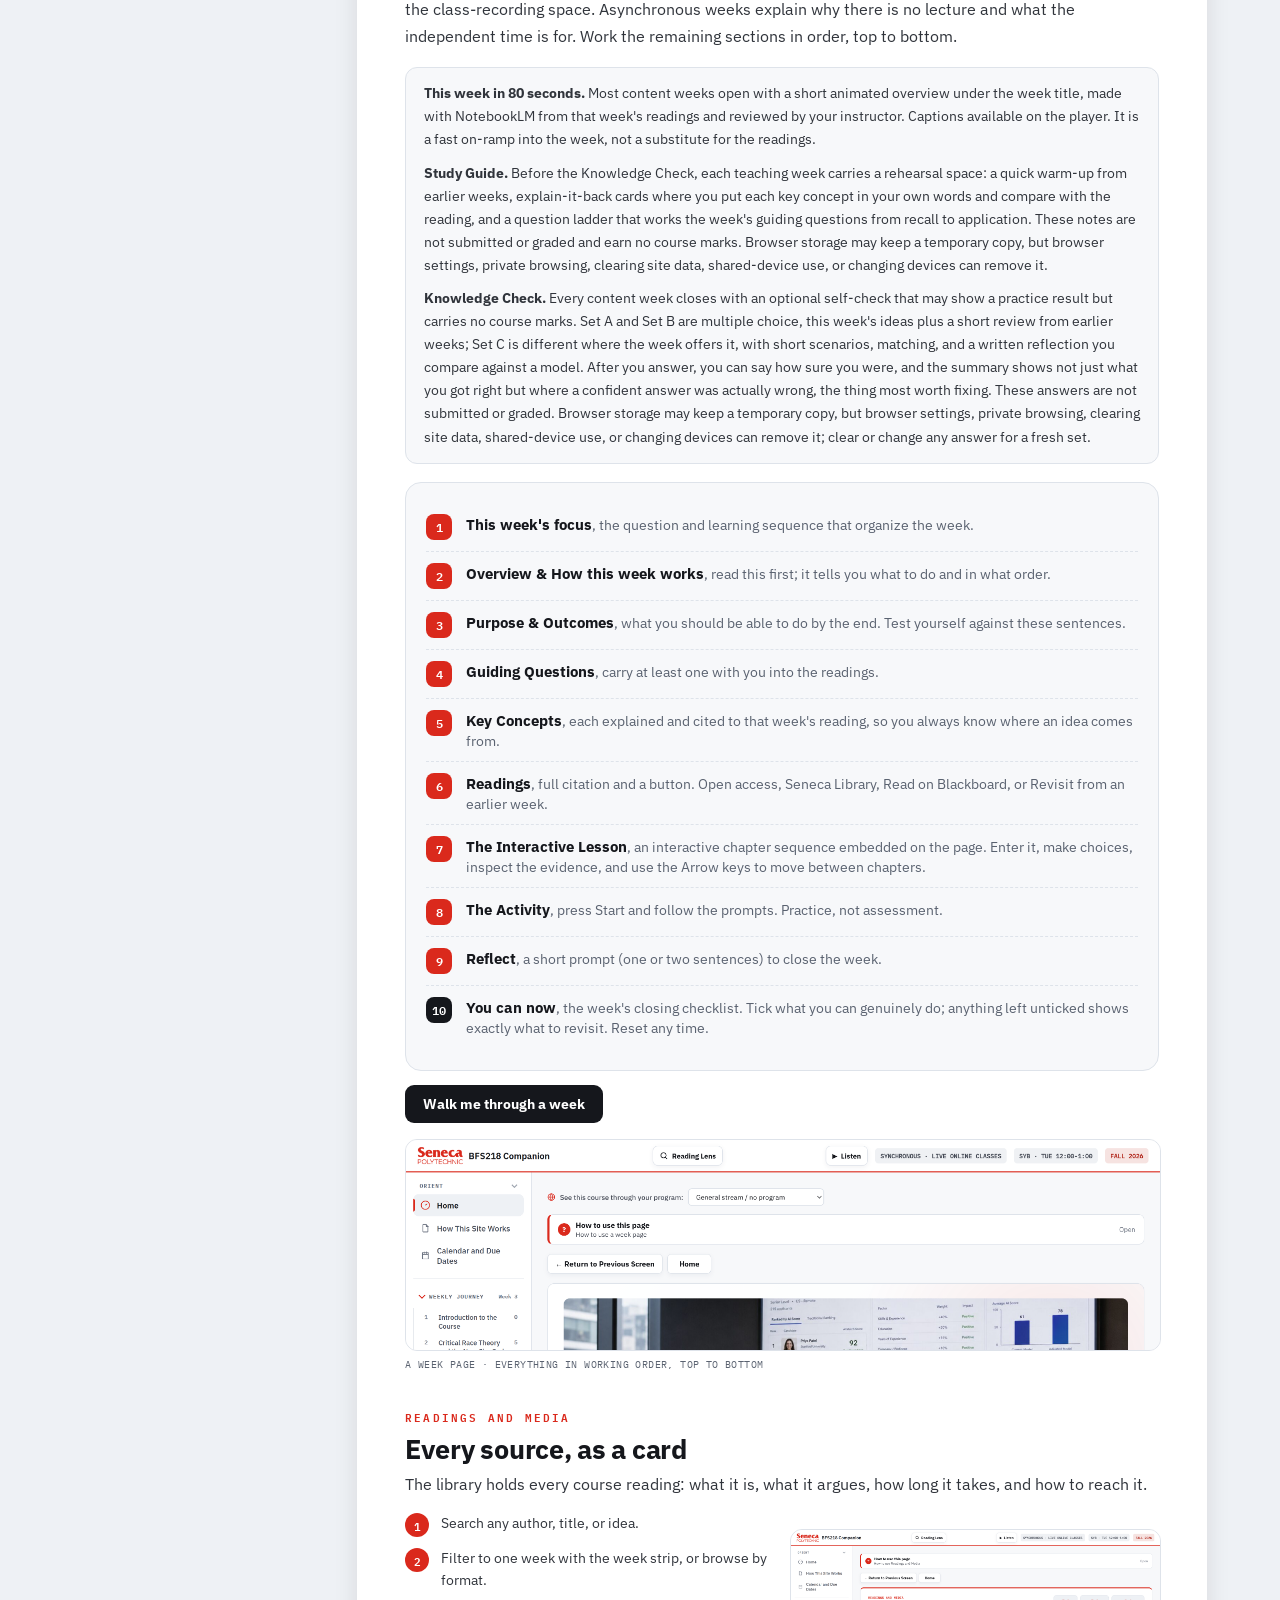
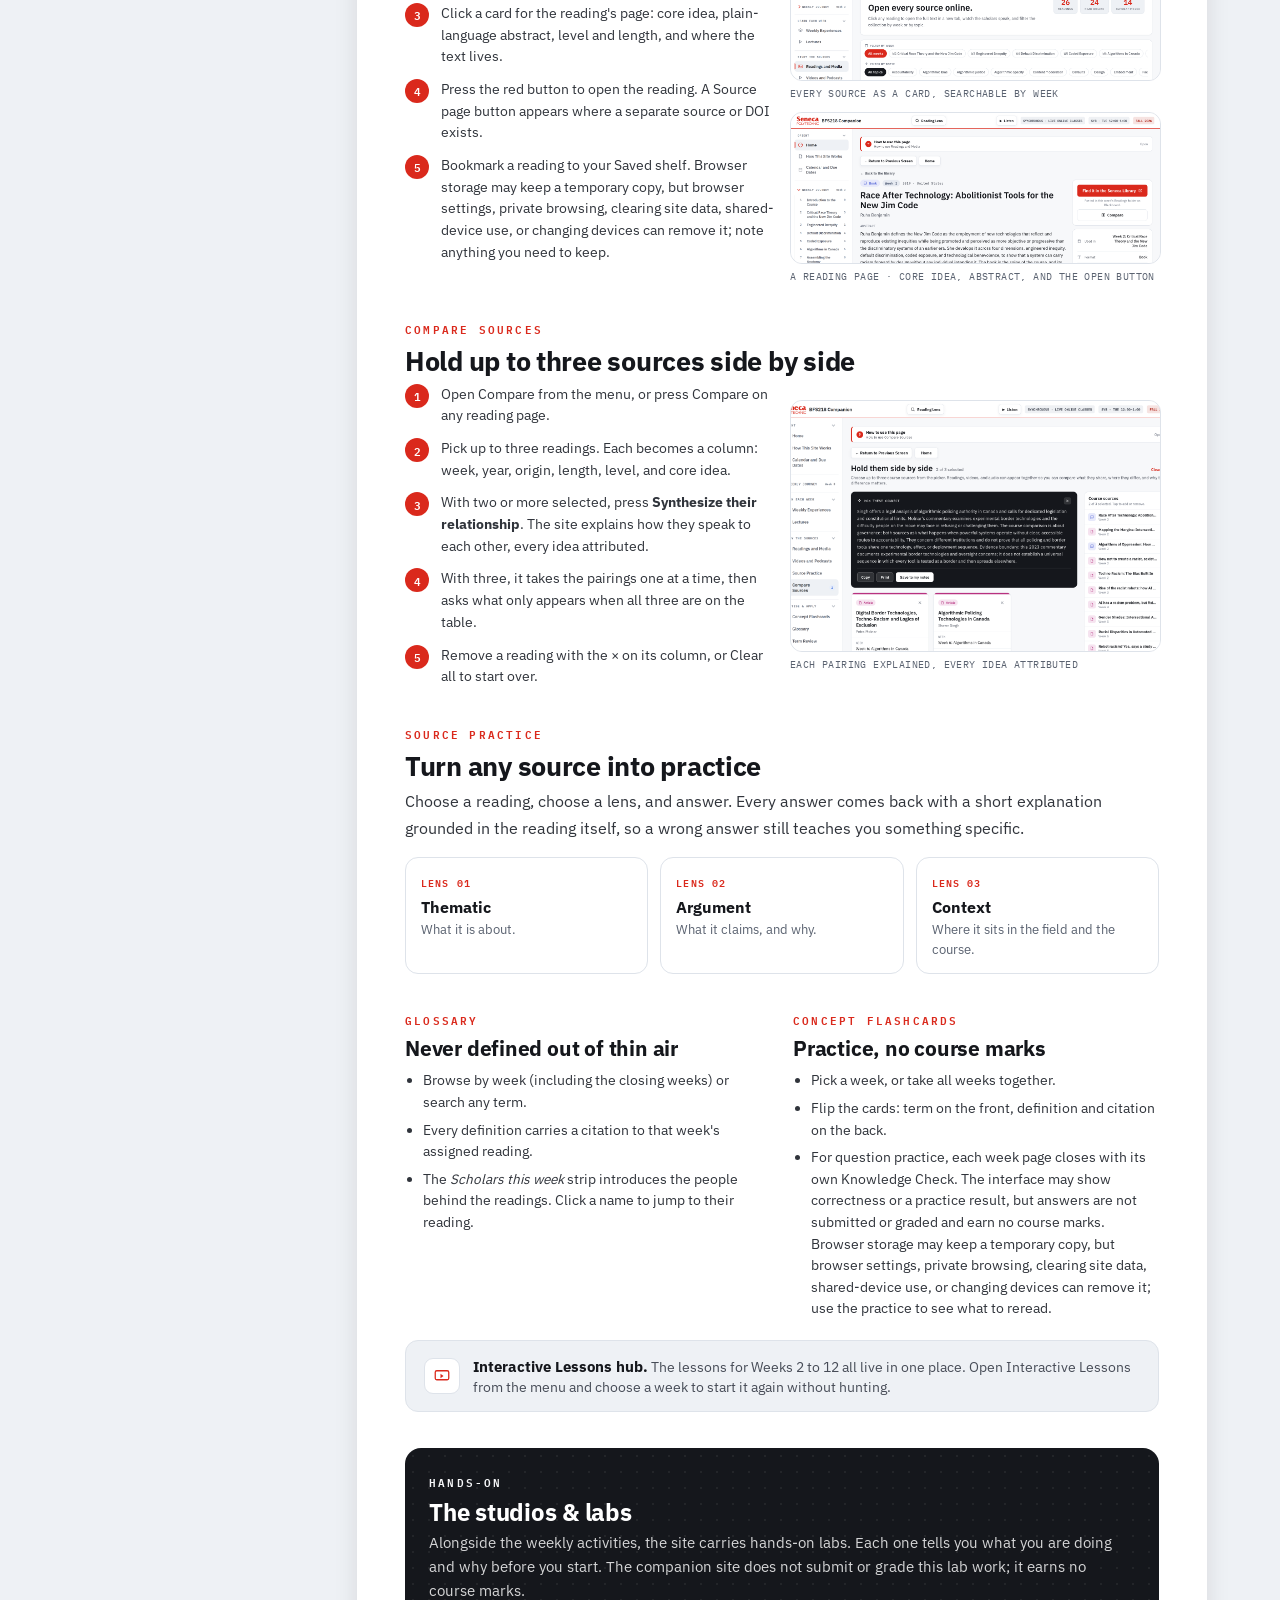
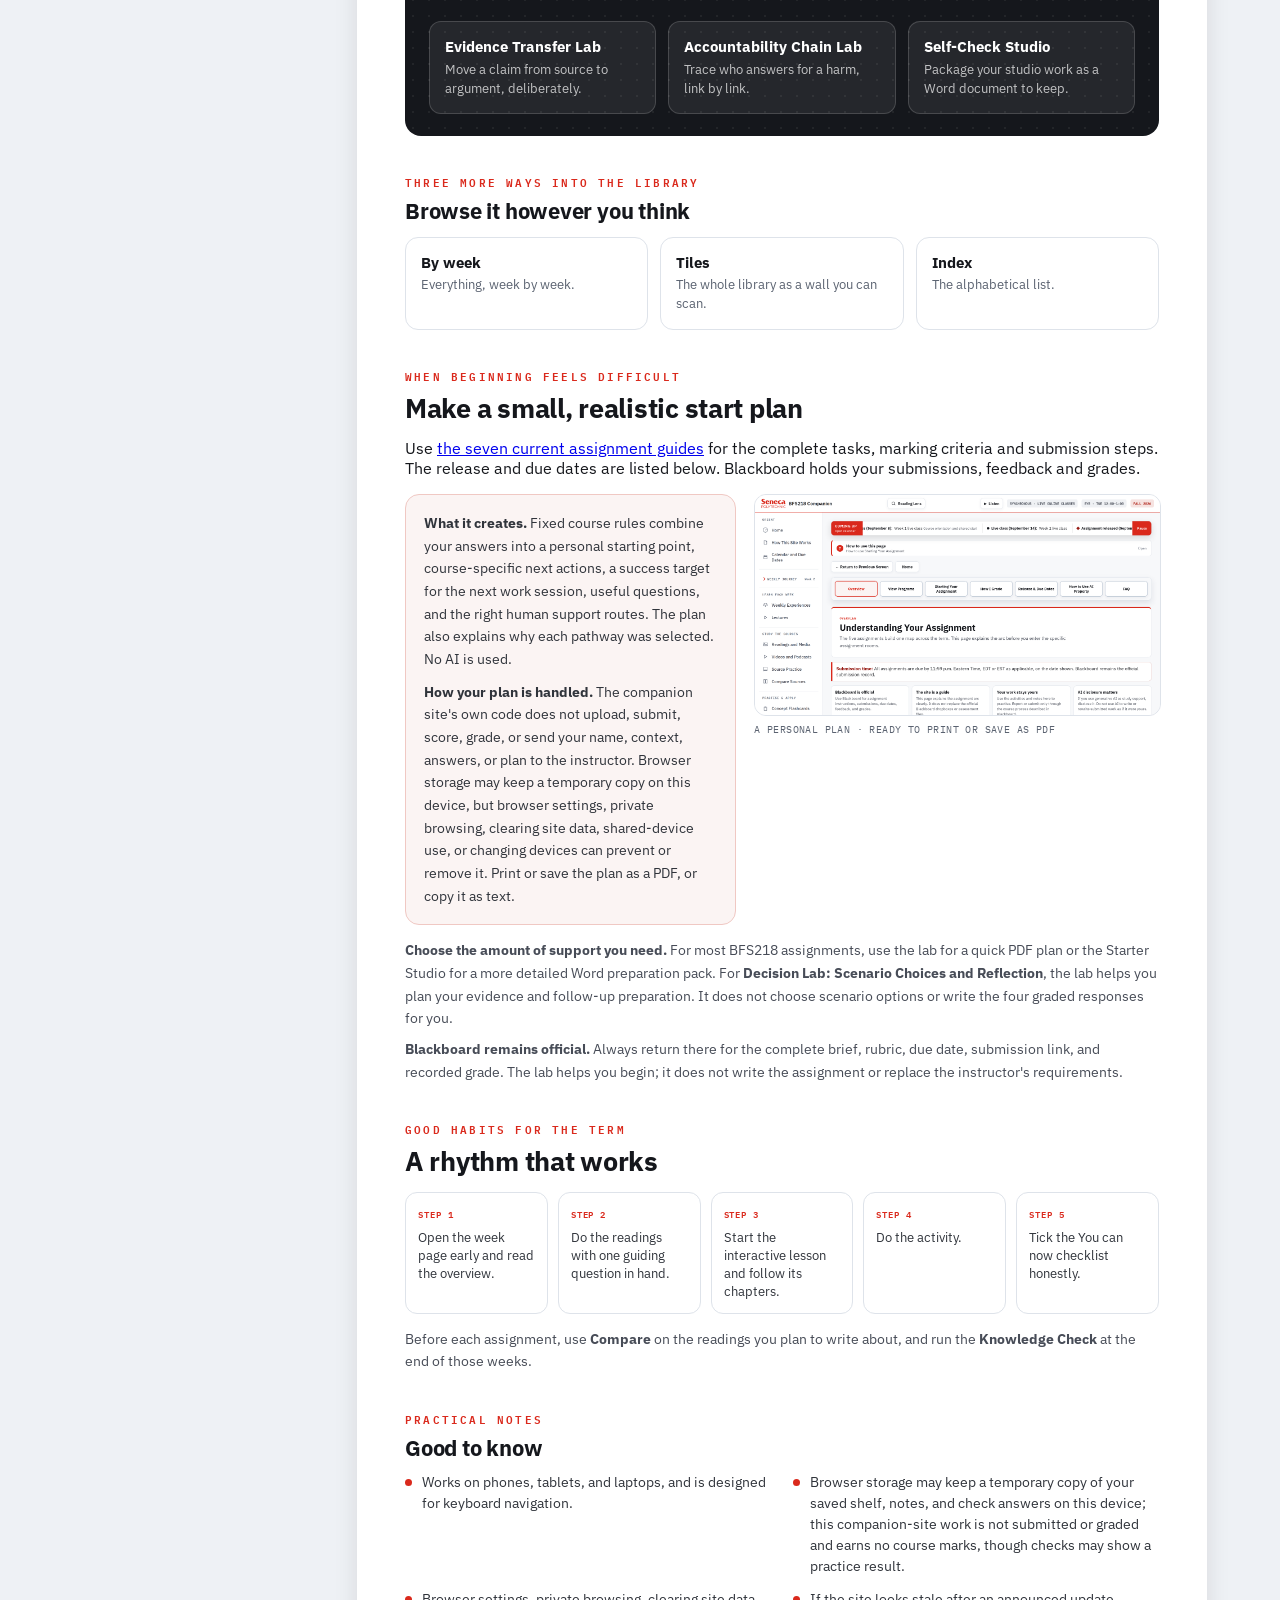
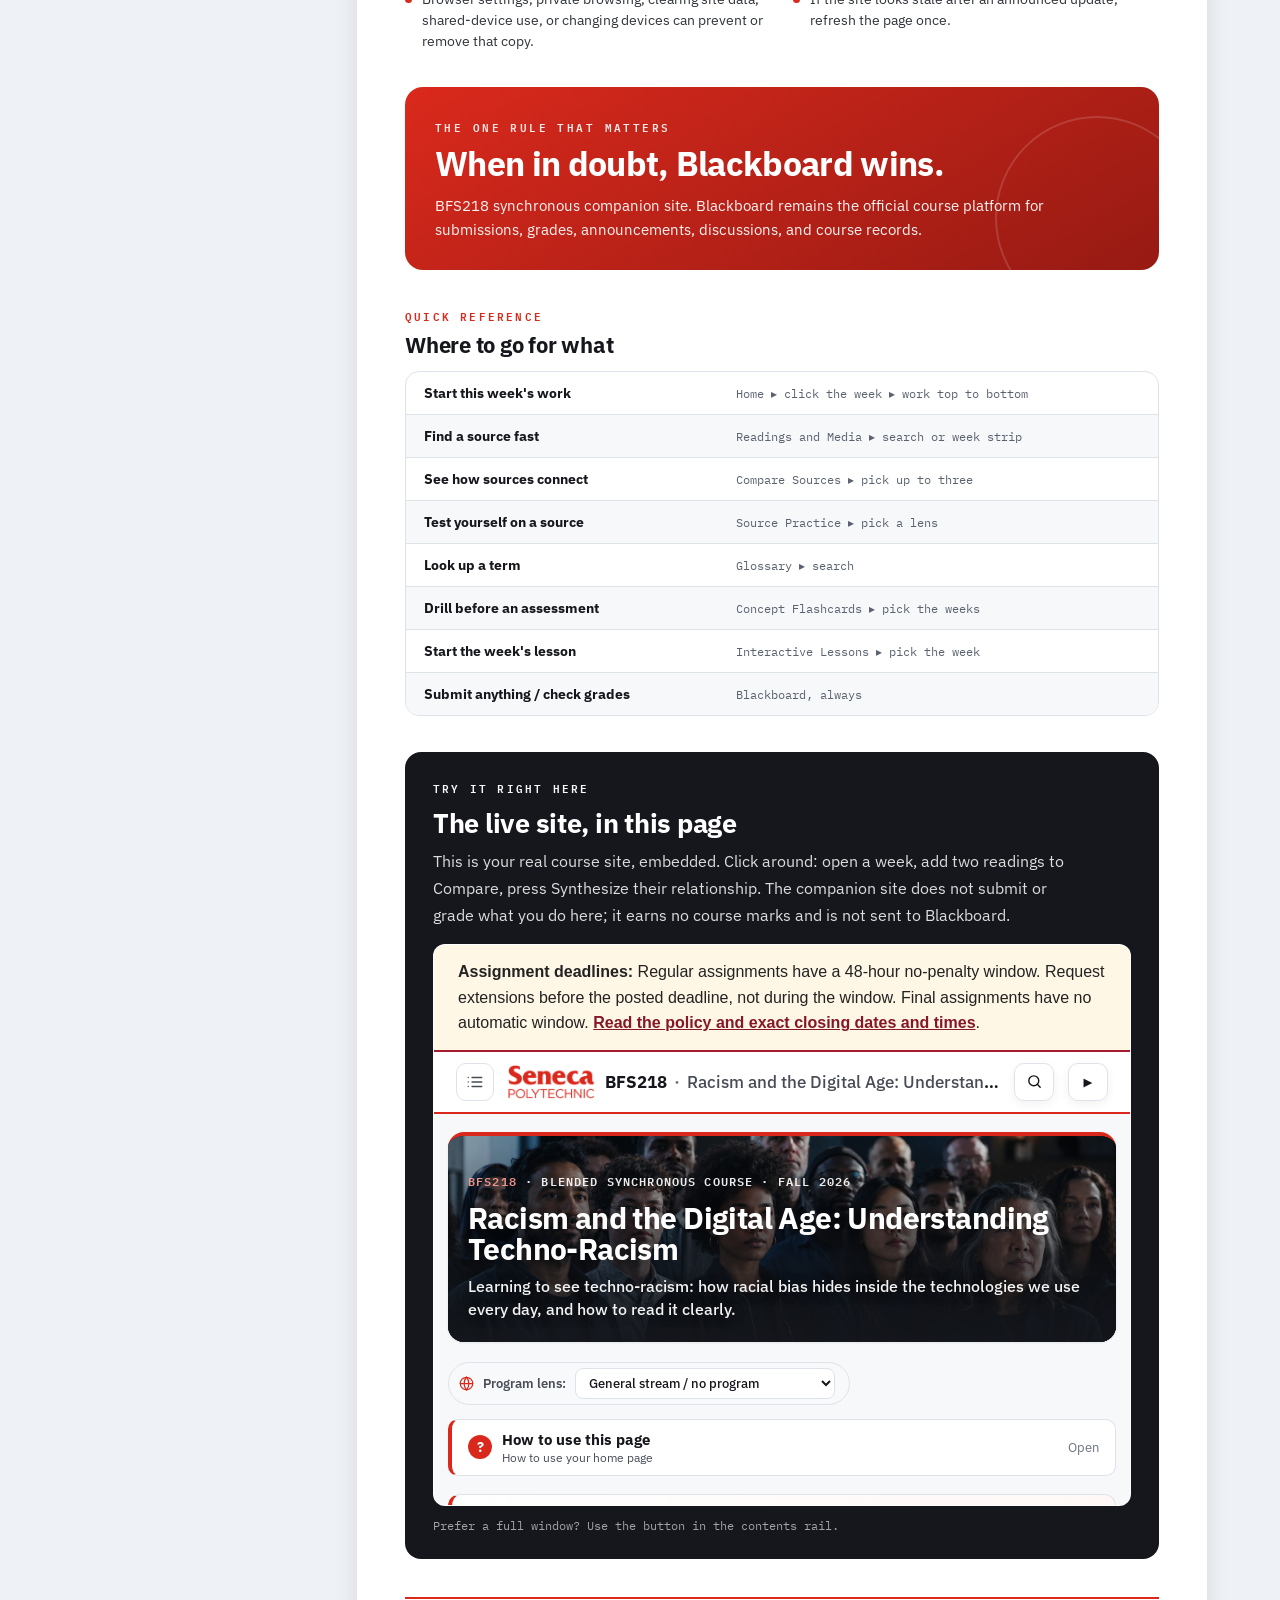
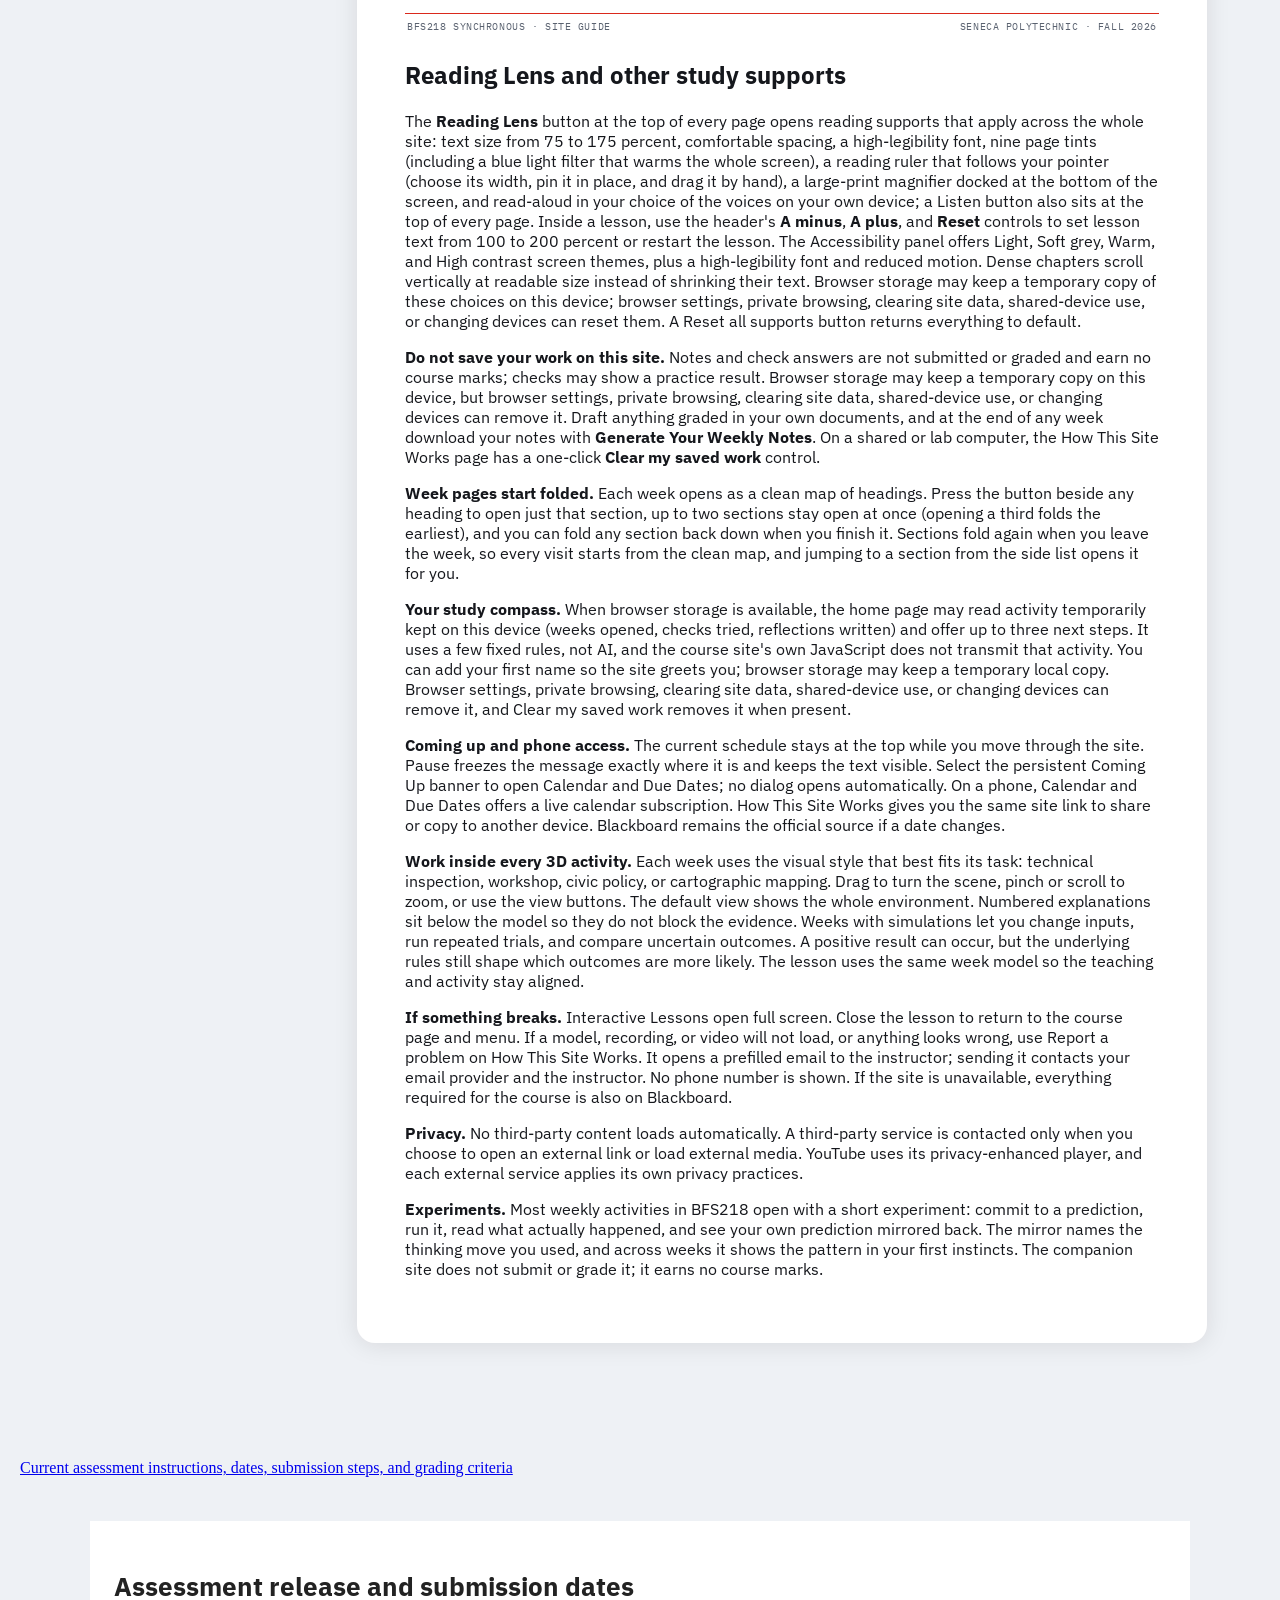
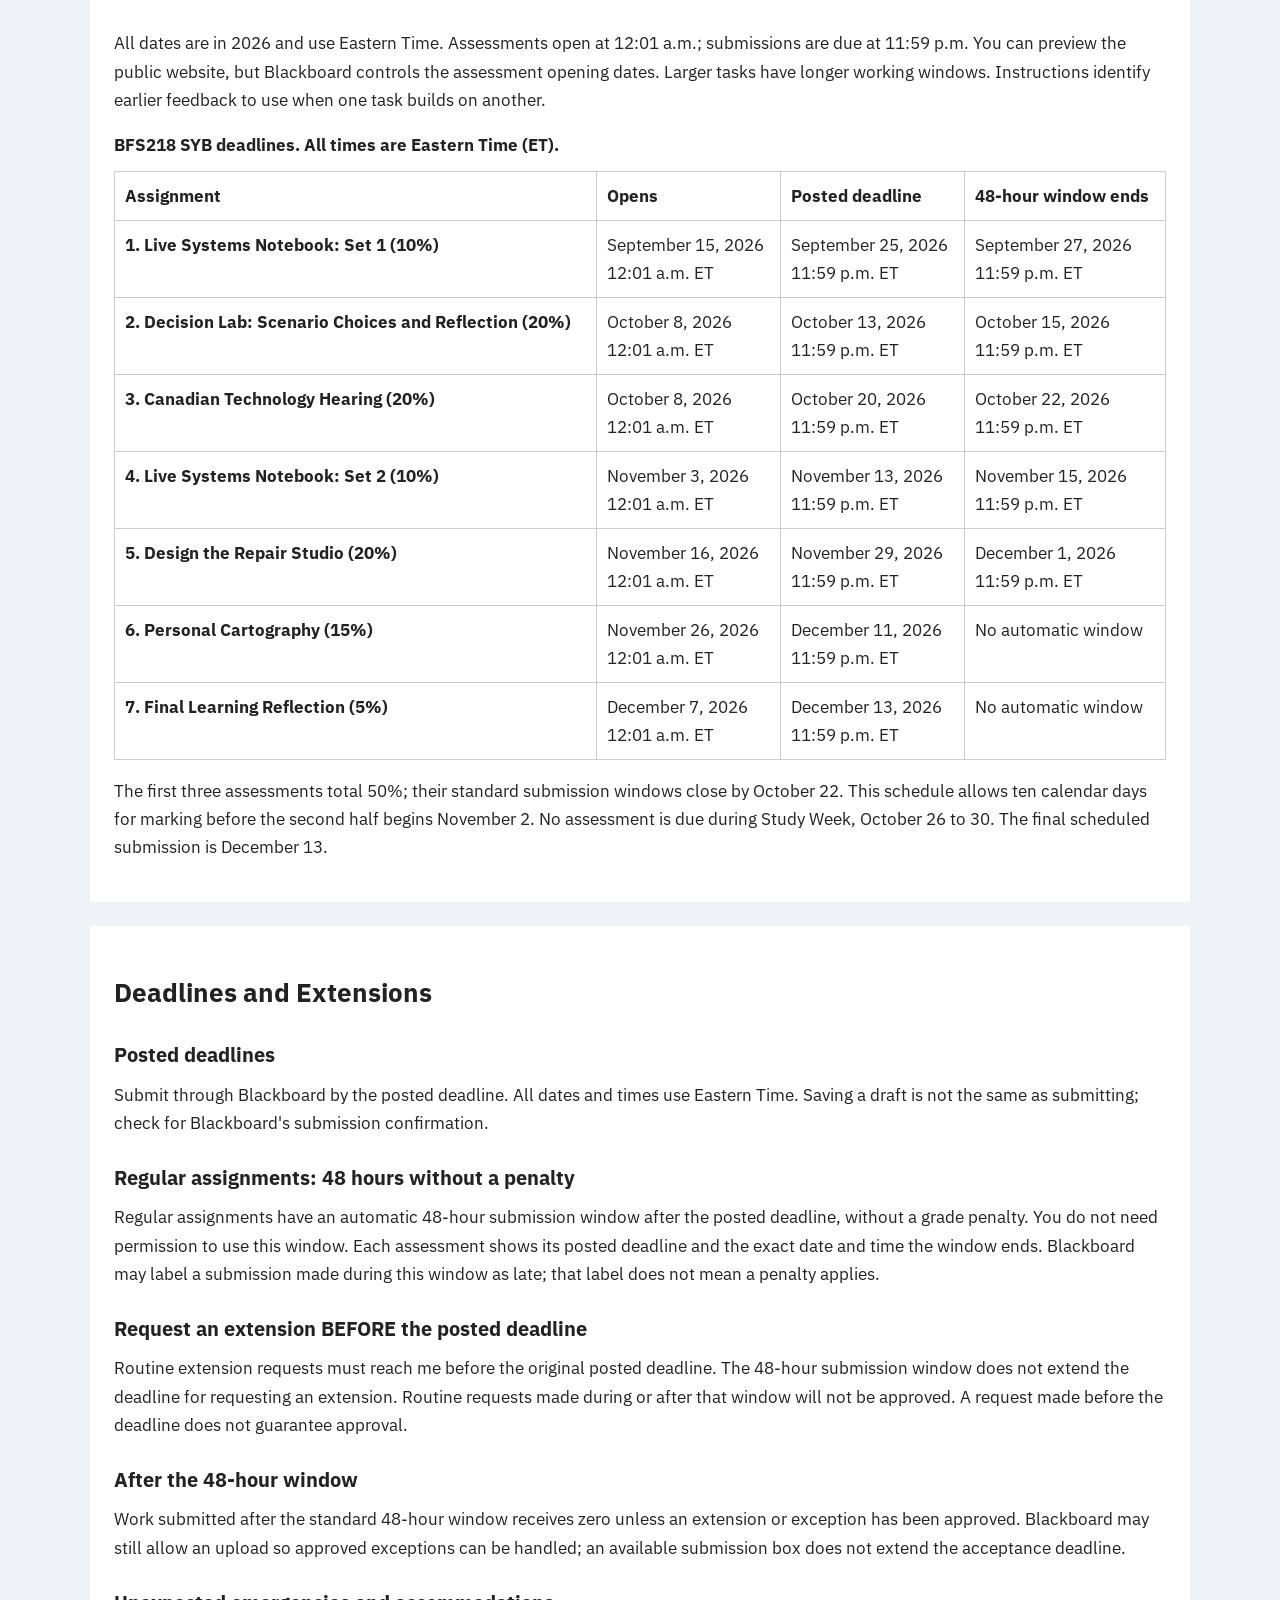
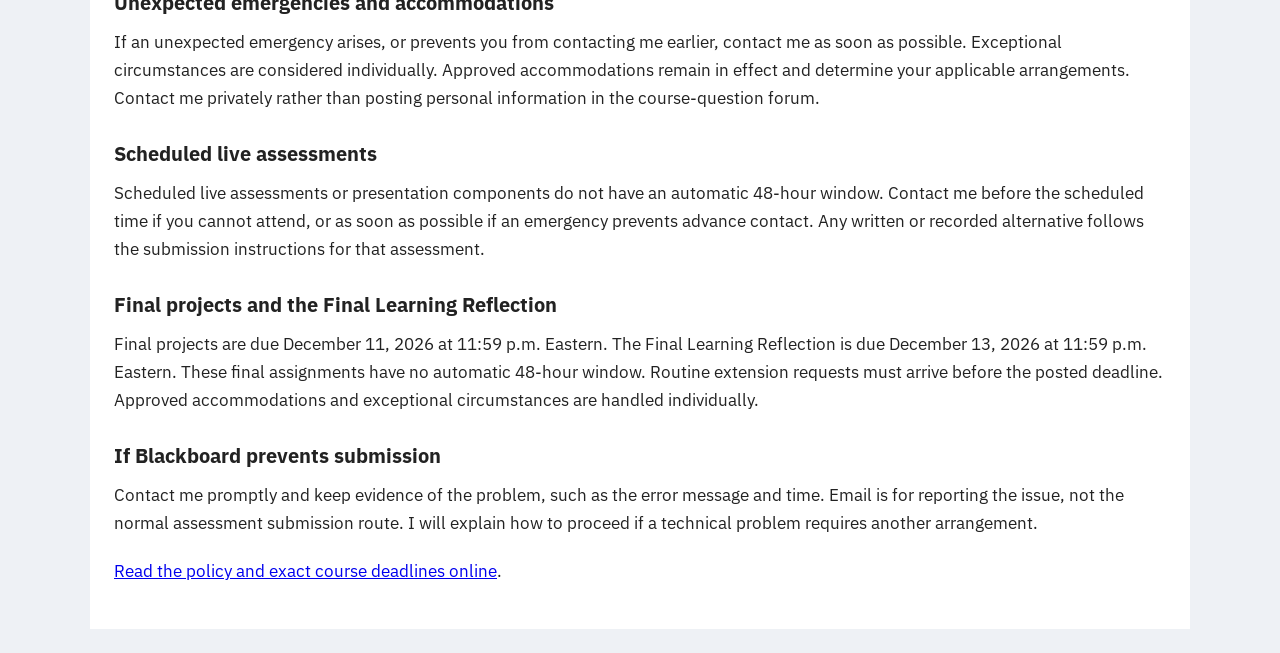
==== commit 02de6209: "Use consistent assignment directions across course guides and policy copies" ====
--- a/guide/index.html
+++ b/guide/index.html
@@ -317,7 +317,7 @@
 <section style="margin-top:36px;break-inside:avoid">
   <div style="font-family:'IBM Plex Mono',monospace;font-size:11px;font-weight:700;letter-spacing:.2em;text-transform:uppercase;color:#DA291C;margin:0 0 8px">When beginning feels difficult</div>
   <h2 id="make-a-small-start-plan" style="font-family:'IBM Plex Sans',sans-serif;font-size:27px;line-height:1.08;font-weight:800;letter-spacing:-.01em;color:#15171C;margin:0 0 8px">Make a small, realistic start plan</h2>
-  <p>Use <a href="../assessment-guides.html">the seven current assessment guides</a> for the complete tasks, marking criteria and submission steps. The release and due dates are listed below. Blackboard holds your submissions, feedback and grades.</p>
+  <p>Use <a href="../assessment-guides.html">the seven current assignment guides</a> for the complete tasks, marking criteria and submission steps. The release and due dates are listed below. Blackboard holds your submissions, feedback and grades.</p>
   <div style="display:grid;grid-template-columns:.9fr 1.1fr;gap:18px;align-items:start">
     <div style="background:#FBF4F3;border:1px solid #F0C8C3;border-radius:14px;padding:17px 18px">
       <p style="font-family:'IBM Plex Sans',serif;font-size:14px;line-height:1.62;color:#30343B;margin:0 0 10px"><strong style="font-family:'IBM Plex Sans',sans-serif">What it creates.</strong> Fixed course rules combine your answers into a personal starting point, course-specific next actions, a success target for the next work session, useful questions, and the right human support routes. The plan also explains why each pathway was selected. No AI is used.</p>
@@ -343,7 +343,7 @@
     <div style="border:1.5px solid #DEE3EA;border-radius:12px;padding:13px 12px"><div style="font-family:'IBM Plex Mono',monospace;font-size:9px;letter-spacing:.1em;color:#DA291C;font-weight:700;margin-bottom:6px">STEP 4</div><div style="font-family:'IBM Plex Sans',serif;font-size:12.5px;line-height:1.45;color:#30343B">Do the activity.</div></div>
     <div style="border:1.5px solid #DEE3EA;border-radius:12px;padding:13px 12px"><div style="font-family:'IBM Plex Mono',monospace;font-size:9px;letter-spacing:.1em;color:#DA291C;font-weight:700;margin-bottom:6px">STEP 5</div><div style="font-family:'IBM Plex Sans',serif;font-size:12.5px;line-height:1.45;color:#30343B">Tick the You can now checklist honestly.</div></div>
   </div>
-  <p style="font-family:'IBM Plex Sans',serif;font-size:14px;line-height:1.6;color:#474C57;margin:14px 0 0">Before each assessment, use <strong>Compare</strong> on the readings you plan to write about, and run the <strong>Knowledge Check</strong> at the end of those weeks.</p>
+  <p style="font-family:'IBM Plex Sans',serif;font-size:14px;line-height:1.6;color:#474C57;margin:14px 0 0">Before each assignment, use <strong>Compare</strong> on the readings you plan to write about, and run the <strong>Knowledge Check</strong> at the end of those weeks.</p>
 </section>
 
 <!-- ===================== PRACTICAL NOTES ===================== -->
@@ -415,6 +415,6 @@
 <p style="padding:20px"><a href="https://rpeart73.github.io/bfs218-sync/assessment-guides.html">Current assessment instructions, dates, submission steps, and grading criteria</a></p>
 <section id="first-year-assessment-schedule"><h2>Assessment release and submission dates</h2><p>All dates are in 2026 and use Eastern Time. Assessments open at 12:01 a.m.; submissions are due at 11:59 p.m. You can preview the public website, but Blackboard controls the assessment opening dates. Larger tasks have longer working windows. Instructions identify earlier feedback to use when one task builds on another.</p><div class="deadline-table"><div class="deadline-table"><table><caption>BFS218 SYB deadlines. All times are Eastern Time (ET).</caption><thead><tr><th scope="col">Assignment</th><th scope="col">Opens</th><th scope="col">Posted deadline</th><th scope="col">48-hour window ends</th></tr></thead><tbody><tr><th scope="row">1. Live Systems Notebook: Set 1 (10%)</th><td>September 15, 2026<br>12:01 a.m. ET</td><td>September 25, 2026<br>11:59 p.m. ET</td><td>September 27, 2026<br>11:59 p.m. ET</td></tr><tr><th scope="row">2. Decision Lab: Scenario Choices and Reflection (20%)</th><td>October 8, 2026<br>12:01 a.m. ET</td><td>October 13, 2026<br>11:59 p.m. ET</td><td>October 15, 2026<br>11:59 p.m. ET</td></tr><tr><th scope="row">3. Canadian Technology Hearing (20%)</th><td>October 8, 2026<br>12:01 a.m. ET</td><td>October 20, 2026<br>11:59 p.m. ET</td><td>October 22, 2026<br>11:59 p.m. ET</td></tr><tr><th scope="row">4. Live Systems Notebook: Set 2 (10%)</th><td>November 3, 2026<br>12:01 a.m. ET</td><td>November 13, 2026<br>11:59 p.m. ET</td><td>November 15, 2026<br>11:59 p.m. ET</td></tr><tr><th scope="row">5. Design the Repair Studio (20%)</th><td>November 16, 2026<br>12:01 a.m. ET</td><td>November 29, 2026<br>11:59 p.m. ET</td><td>December 1, 2026<br>11:59 p.m. ET</td></tr><tr><th scope="row">6. Personal Cartography (15%)</th><td>November 26, 2026<br>12:01 a.m. ET</td><td>December 11, 2026<br>11:59 p.m. ET</td><td>No automatic window</td></tr><tr><th scope="row">7. Final Learning Reflection (5%)</th><td>December 7, 2026<br>12:01 a.m. ET</td><td>December 13, 2026<br>11:59 p.m. ET</td><td>No automatic window</td></tr></tbody></table></div></div><p>The first three assessments total 50%; their standard submission windows close by October 22. This schedule allows ten calendar days for marking before the second half begins November 2. No assessment is due during Study Week, October 26 to 30. The final scheduled submission is December 13.</p></section>
 
-<section id="deadline-policy-guide"><h2>Deadlines and Extensions</h2><h3>Posted deadlines</h3><p>Submit through Blackboard by the posted deadline. All dates and times use Eastern Time. Saving a draft is not the same as submitting; check for Blackboard's submission confirmation.</p><h3>Regular assignments: 48 hours without a penalty</h3><p>Regular assignments have an automatic 48-hour submission window after the posted deadline, without a grade penalty. You do not need permission to use this window. Each assessment shows its posted deadline and the exact date and time the window ends. Blackboard may label a submission made during this window as late; that label does not mean a penalty applies.</p><h3>Request an extension BEFORE the posted deadline</h3><p>Routine extension requests must reach me before the original posted deadline. The 48-hour submission window does not extend the deadline for requesting an extension. Routine requests made during or after that window will not be approved. A request made before the deadline does not guarantee approval.</p><h3>After the 48-hour window</h3><p>Work submitted after the standard 48-hour window receives zero unless an extension or exception has been approved. Blackboard may still allow an upload so approved exceptions can be handled; an available submission box does not extend the acceptance deadline.</p><h3>Unexpected emergencies and accommodations</h3><p>If an unexpected emergency arises, or prevents you from contacting me earlier, contact me as soon as possible. Exceptional circumstances are considered individually. Approved accommodations remain in effect and determine your applicable arrangements. Contact me privately rather than posting personal information in the course-question forum.</p><h3>Scheduled live assessments</h3><p>Scheduled live assessments or presentation components do not have an automatic 48-hour window. Contact me before the scheduled time if you cannot attend, or as soon as possible if an emergency prevents advance contact. Any written or recorded alternative follows the submission instructions for that assessment.</p><h3>Final projects and the Final Learning Reflection</h3><p>Final projects are due December 11, 2026 at 11:59 p.m. Eastern. The Final Learning Reflection is due December 13, 2026 at 11:59 p.m. Eastern. These final assessments have no automatic 48-hour window. Routine extension requests must arrive before the posted deadline. Approved accommodations and exceptional circumstances are handled individually.</p><h3>If Blackboard prevents submission</h3><p>Contact me promptly and keep evidence of the problem, such as the error message and time. Email is for reporting the issue, not the normal assessment submission route. I will explain how to proceed if a technical problem requires another arrangement.</p><p><a href="../deadline-policy.html">Read the policy and exact course deadlines online</a>.</p></section>
+<section id="deadline-policy-guide"><h2>Deadlines and Extensions</h2><h3>Posted deadlines</h3><p>Submit through Blackboard by the posted deadline. All dates and times use Eastern Time. Saving a draft is not the same as submitting; check for Blackboard's submission confirmation.</p><h3>Regular assignments: 48 hours without a penalty</h3><p>Regular assignments have an automatic 48-hour submission window after the posted deadline, without a grade penalty. You do not need permission to use this window. Each assessment shows its posted deadline and the exact date and time the window ends. Blackboard may label a submission made during this window as late; that label does not mean a penalty applies.</p><h3>Request an extension BEFORE the posted deadline</h3><p>Routine extension requests must reach me before the original posted deadline. The 48-hour submission window does not extend the deadline for requesting an extension. Routine requests made during or after that window will not be approved. A request made before the deadline does not guarantee approval.</p><h3>After the 48-hour window</h3><p>Work submitted after the standard 48-hour window receives zero unless an extension or exception has been approved. Blackboard may still allow an upload so approved exceptions can be handled; an available submission box does not extend the acceptance deadline.</p><h3>Unexpected emergencies and accommodations</h3><p>If an unexpected emergency arises, or prevents you from contacting me earlier, contact me as soon as possible. Exceptional circumstances are considered individually. Approved accommodations remain in effect and determine your applicable arrangements. Contact me privately rather than posting personal information in the course-question forum.</p><h3>Scheduled live assessments</h3><p>Scheduled live assessments or presentation components do not have an automatic 48-hour window. Contact me before the scheduled time if you cannot attend, or as soon as possible if an emergency prevents advance contact. Any written or recorded alternative follows the submission instructions for that assessment.</p><h3>Final projects and the Final Learning Reflection</h3><p>Final projects are due December 11, 2026 at 11:59 p.m. Eastern. The Final Learning Reflection is due December 13, 2026 at 11:59 p.m. Eastern. These final assignments have no automatic 48-hour window. Routine extension requests must arrive before the posted deadline. Approved accommodations and exceptional circumstances are handled individually.</p><h3>If Blackboard prevents submission</h3><p>Contact me promptly and keep evidence of the problem, such as the error message and time. Email is for reporting the issue, not the normal assessment submission route. I will explain how to proceed if a technical problem requires another arrangement.</p><p><a href="../deadline-policy.html">Read the policy and exact course deadlines online</a>.</p></section>
 </body>
 </html>
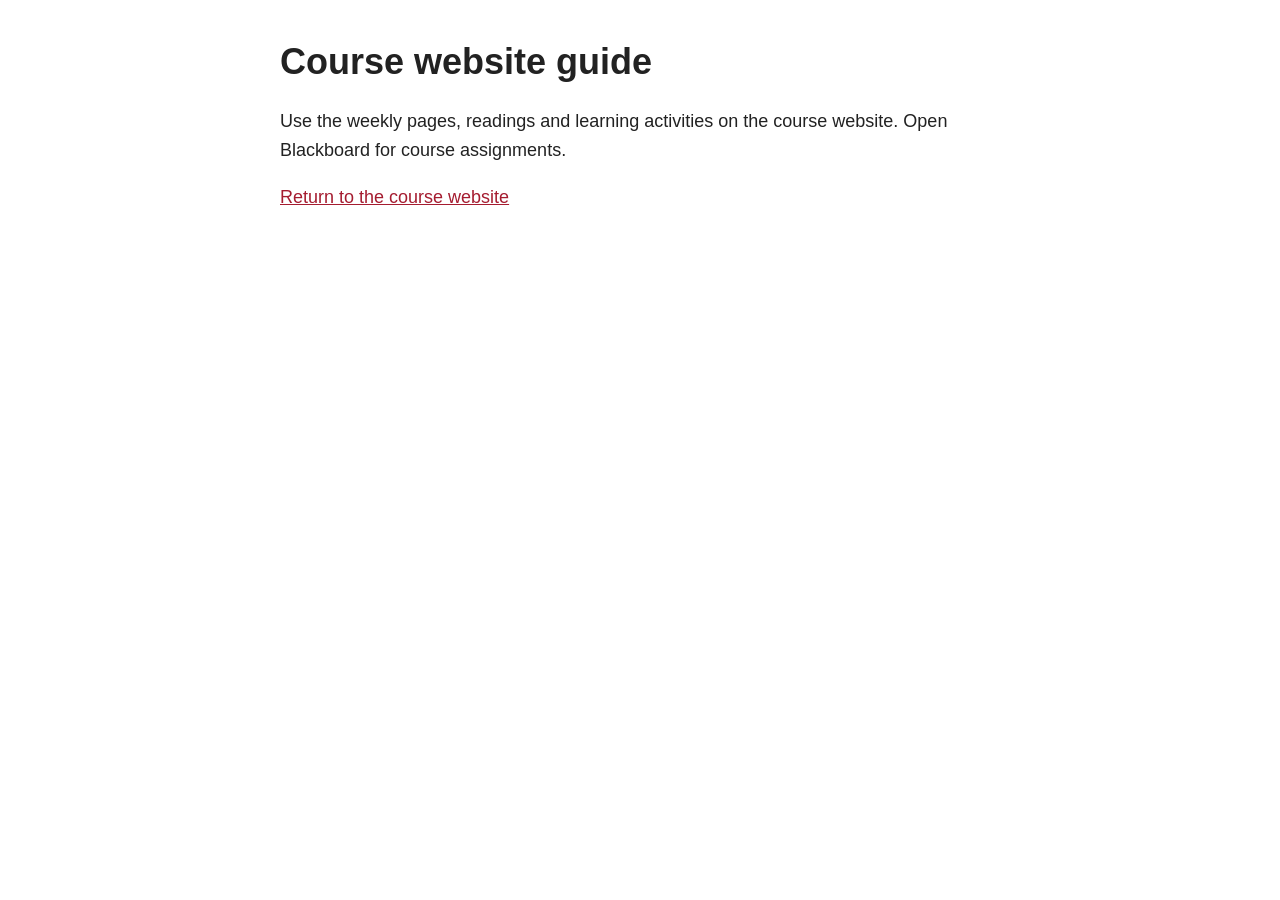
==== commit 12475a4d: "Remove public assignment instructions and downloads; keep assignments in Blackboard" ====
--- a/guide/index.html
+++ b/guide/index.html
@@ -1,420 +1 @@
-<!DOCTYPE html>
-<html lang="en-CA">
-<head>
-<meta charset="utf-8">
-<meta name="viewport" content="width=device-width, initial-scale=1">
-<title>BFS218 Synchronous Student Guide: Using Your Companion Site</title>
-<meta name="description" content="How to use the instructor-created companion site for the synchronous online section of BFS218, while Blackboard remains the official Seneca course platform.">
-<link rel="icon" type="image/svg+xml" href="../favicon.svg">
-<link rel="stylesheet" href="../fonts/fonts.css">
-<style>body{margin:0;background:#EEF1F5}::selection{background:#FBF4F3;color:#15171C}.shot-btn{all:unset;display:block;width:100%;height:100%;cursor:zoom-in}.shot-btn:focus-visible{outline:3px solid #DA291C;outline-offset:2px}</style>
-<link rel="stylesheet" href="assets/web.css">
-<style id="deadline-guide-layout">#first-year-assessment-schedule,#deadline-policy-guide{box-sizing:border-box;max-width:1100px;margin:24px auto;padding:24px;background:#fff;color:#222;font:17px/1.65 "IBM Plex Sans",Arial,sans-serif;overflow-wrap:anywhere}#deadline-policy-guide h3{margin:28px 0 12px;line-height:1.35}#deadline-policy-guide p{margin:0 0 20px}#first-year-assessment-schedule .deadline-table{max-width:100%;overflow-x:auto}#first-year-assessment-schedule table{width:100%;border-collapse:collapse}#first-year-assessment-schedule th,#first-year-assessment-schedule td{text-align:left;vertical-align:top;padding:10px;border:1px solid #ccc}#first-year-assessment-schedule caption{text-align:left;font-weight:bold;margin-bottom:12px}@media print{#first-year-assessment-schedule,#deadline-policy-guide{break-before:page;font-size:11pt;padding:0}#first-year-assessment-schedule tr{break-inside:avoid}}</style>
-</head>
-<body>
-<a class="skip" href="#guide-doc">Skip to the guide</a>
-<header class="guide-topbar no-print" style="position:sticky;top:0;z-index:50;background:#15171C;color:#fff;border-bottom:2px solid #DA291C;padding:10px 20px">
-  <div style="max-width:1140px;margin:0 auto;display:flex;align-items:center;justify-content:space-between;gap:16px;flex-wrap:wrap">
-    <a href="../index.html" style="display:inline-flex;align-items:center;gap:7px;color:#fff;text-decoration:none;font-family:'IBM Plex Sans',sans-serif;font-weight:700;font-size:13.5px;padding:6px 12px;background:rgba(255,255,255,.12);border-radius:7px">
-      <span aria-hidden="true">←</span> Return to Course Companion
-    </a>
-    <div style="display:flex;align-items:center;gap:10px">
-      <a href="print.html" style="color:#DEE3EA;text-decoration:none;font-family:'IBM Plex Sans',sans-serif;font-size:12.5px;font-weight:600;padding:5px 10px;border-radius:6px;background:rgba(255,255,255,.08)">Printable Guide</a>
-      <a href="BFS218-Companion-Guide.pdf?v=deadline-policy-20260906" download="" style="color:#DEE3EA;text-decoration:none;font-family:'IBM Plex Sans',sans-serif;font-size:12.5px;font-weight:600;padding:5px 10px;border-radius:6px;background:rgba(255,255,255,.08)">Download PDF ↓</a>
-    </div>
-  </div>
-</header>
-<div class="frame">
-  <nav class="rail" aria-label="Guide contents">
-    <div class="rail-kicker">Contents</div>
-    <a href="#your-reading-room-not-another-inbox"><span class="dot"></span>Everything around your class, in one site</a><a href="#start-with-how-this-site-works"><span class="dot"></span>Start with How This Site Works</a><a href="#the-menu-is-the-map"><span class="dot"></span>The menu is the map</a><a href="#the-course-as-a-journey"><span class="dot"></span>The course as a journey</a><a href="#see-the-course-through-your-program"><span class="dot"></span>See the course through your program</a><a href="#anatomy-of-a-week"><span class="dot"></span>Anatomy of a week</a><a href="#every-reading-as-a-card"><span class="dot"></span>Every source, as a card</a><a href="#hold-up-to-three-readings-side-by-side"><span class="dot"></span>Hold up to three sources side by side</a><a href="#turn-any-reading-into-practice"><span class="dot"></span>Turn any source into practice</a><a href="#never-defined-out-of-thin-air"><span class="dot"></span>Never defined out of thin air</a><a href="#practice-never-scored"><span class="dot"></span>Practice, no course marks</a><a href="#the-studios-and-labs"><span class="dot"></span>The studios &amp; labs</a><a href="#browse-it-however-you-think"><span class="dot"></span>Browse it however you think</a><a href="#a-rhythm-that-works"><span class="dot"></span>A rhythm that works</a><a href="#good-to-know"><span class="dot"></span>Good to know</a><a href="#where-to-go-for-what"><span class="dot"></span>Where to go for what</a>
-    <a href="#make-a-small-start-plan"><span class="dot"></span>Assignment Start Lab</a>
-    <div class="rail-actions">
-      <a class="rail-btn" href="../index.html">Return to Course Companion</a>
-      <a class="rail-btn ghost" href="print.html">View Printable Guide</a>
-      <a class="rail-btn ghost" href="BFS218-Companion-Guide.pdf?v=deadline-policy-20260906" download="">Download Guide as PDF</a>
-    </div>
-  </nav>
-  <main id="guide-doc" class="doc" style="--sr:#DA291C;font-family:'IBM Plex Sans',Georgia,serif;color:#15171C">
-
-
-
-<!-- ===================== COVER ===================== -->
-<div style="position:relative;overflow:hidden;border-radius:20px;background:#DA291C;background-image:linear-gradient(150deg,#DA291C 0%,#961A13 55%,#961A13 100%);color:#fff;padding:40px 40px 34px">
-  <div style="position:absolute;inset:0;background-image:radial-gradient(rgba(255,255,255,.14) 1.1px,transparent 1.2px);background-size:17px 17px;opacity:.5;pointer-events:none"></div>
-  <div style="position:absolute;right:-60px;top:-60px;width:260px;height:260px;border:2px solid rgba(255,255,255,.16);border-radius:50%;pointer-events:none"></div>
-  <div style="position:absolute;right:-10px;top:-10px;width:150px;height:150px;border:2px solid rgba(255,255,255,.14);border-radius:50%;pointer-events:none"></div>
-
-  <div style="position:relative;display:flex;justify-content:space-between;align-items:flex-start;gap:16px">
-    <div style="font-family:'IBM Plex Mono',monospace;font-size:11px;letter-spacing:.22em;text-transform:uppercase;color:rgba(255,255,255,.9);font-weight:700">Student Guide · Fall 2026 · Synchronous Online</div>
-    <div style="background:#fff;border-radius:9px;padding:8px 12px;display:flex;align-items:center;box-shadow:0 6px 20px rgba(120,15,5,.28)">
-      <img src="./assets/seneca-logo.png" alt="Seneca Polytechnic" style="height:26px;display:block">
-    </div>
-  </div>
-
-  <div style="position:relative;margin-top:34px">
-    <div style="font-family:'IBM Plex Mono',monospace;font-size:13px;letter-spacing:.28em;font-weight:700;color:rgba(255,255,255,.92)">BFS218</div>
-    <h1 style="font-family:'IBM Plex Sans',sans-serif;font-weight:800;letter-spacing:-.02em;line-height:1.02;font-size:46px;margin:10px 0 0;color:#fff;text-wrap:balance">Racism and the Digital Age</h1>
-    <div style="font-family:'IBM Plex Sans',sans-serif;font-weight:500;font-size:21px;line-height:1.15;margin-top:6px;color:rgba(255,255,255,.92)">Understanding Techno-Racism</div>
-    <p style="font-family:'IBM Plex Sans',serif;font-size:16px;line-height:1.5;margin:18px 0 0;max-width:34ch;color:rgba(255,255,255,.94)">A short, friendly map to your companion site: what it is, where everything lives, and how to use it across live and asynchronous weeks.</p>
-  </div>
-
-  <div style="position:relative;margin-top:30px;display:grid;grid-template-columns:1fr;gap:12px;max-width:360px">
-    <div style="background:rgba(255,255,255,.12);border:1px solid rgba(255,255,255,.28);border-radius:12px;padding:14px 15px">
-      <div style="font-family:'IBM Plex Mono',monospace;font-size:9.5px;letter-spacing:.14em;text-transform:uppercase;color:rgba(255,255,255,.85);font-weight:700;margin-bottom:5px">BFS218</div>
-      <div style="font-family:'IBM Plex Sans',sans-serif;font-size:15px;font-weight:700;color:#fff">BFS218 Synchronous Companion Site</div>
-    </div>
-  </div>
-  <div style="position:relative;margin-top:12px;font-family:'IBM Plex Sans',serif;font-size:13px;line-height:1.5;color:rgba(255,255,255,.9)">This instructor-created site is the companion to our blended synchronous BFS218 course. Open it from Blackboard or use the public address in this guide.</div>
-</div>
-
-<!-- ===================== WHAT THIS IS ===================== -->
-<section style="margin-top:34px;break-inside:avoid">
-  <div style="font-family:'IBM Plex Mono',monospace;font-size:11px;font-weight:700;letter-spacing:.2em;text-transform:uppercase;color:#DA291C;margin:0 0 8px">Start here</div>
-  <h2 id="your-reading-room-not-another-inbox" style="font-family:'IBM Plex Sans',sans-serif;font-size:27px;line-height:1.08;font-weight:800;letter-spacing:-.01em;color:#15171C;margin:0 0 8px">Everything around your class, in one site</h2>
-  <p style="font-family:'IBM Plex Sans',serif;font-size:15.5px;line-height:1.72;color:#30343B;margin:0 0 18px">This is the companion site for the blended synchronous section of BFS218. Weeks 1 to 5, 7 to 9, 11 and 12 meet live. Weeks 6 and 10 are independent asynchronous learning. Weeks 13 and 14 have no lecture; the usual class window becomes office hours for completion, feedback, questions, and course closure. Study Week runs Monday to Friday, October 26 to 30, with no class and no new module. Red marks published due dates and clearly labelled planning anchors where the active brief gives only a due week; black marks live classes, neutral grey marks asynchronous weeks, and a light grey outline marks Study Week. Blackboard remains the official Seneca course platform for announcements, assignment submission, grades, discussions, course records, and required administrative functions.</p>
-
-  <div style="display:grid;grid-template-columns:1fr 1fr;gap:14px">
-    <div style="background:#FBF4F3;border:1px solid #F0C8C3;border-radius:14px;padding:18px 18px 16px">
-      <div style="display:flex;align-items:center;gap:9px;margin-bottom:9px">
-        <span style="display:inline-flex;width:26px;height:26px;border-radius:50%;background:#DA291C;color:#fff;align-items:center;justify-content:center;font-weight:800;font-family:'IBM Plex Sans',sans-serif">✓</span>
-        <span style="font-family:'IBM Plex Sans',sans-serif;font-weight:800;font-size:16px;color:#15171C">What it is</span>
-      </div>
-      <ul style="margin:0;padding-left:18px;font-family:'IBM Plex Sans',serif;font-size:14px;line-height:1.6;color:#30343B">
-        <li style="margin-bottom:5px">Your weekly learning pathway, in working order</li>
-        <li style="margin-bottom:5px">Every source, concept, and self-check in one spot</li>
-        <li style="margin-bottom:0">Your before-and-after-class companion, beside Blackboard</li>
-      </ul>
-    </div>
-    <div style="background:#EEF1F5;border:1px solid #DEE3EA;border-radius:14px;padding:18px 18px 16px">
-      <div style="display:flex;align-items:center;gap:9px;margin-bottom:9px">
-        <span style="display:inline-flex;width:26px;height:26px;border-radius:50%;background:#6B7280;color:#fff;align-items:center;justify-content:center;font-weight:800;font-family:'IBM Plex Sans',sans-serif">, </span>
-        <span style="font-family:'IBM Plex Sans',sans-serif;font-weight:800;font-size:16px;color:#15171C">What it is not</span>
-      </div>
-      <ul style="margin:0;padding-left:18px;font-family:'IBM Plex Sans',serif;font-size:14px;line-height:1.6;color:#30343B">
-        <li style="margin-bottom:5px">Not a replacement for Blackboard</li>
-        <li style="margin-bottom:5px">Not where announcements, submissions, discussions, grades, or course records live</li>
-        <li style="margin-bottom:0">Not a place that collects student submissions or stores grades</li>
-      </ul>
-    </div>
-  </div>
-</section>
-<section style="margin-top:36px;break-inside:avoid">
-  <div style="font-family:'IBM Plex Mono',monospace;font-size:11px;font-weight:700;letter-spacing:.2em;text-transform:uppercase;color:#DA291C;margin:0 0 8px">Every page teaches itself</div>
-  <h2 id="every-page-teaches-itself" style="font-family:'IBM Plex Sans',sans-serif;font-size:27px;line-height:1.08;font-weight:800;letter-spacing:-.01em;color:#15171C;margin:0 0 8px">How to use this page, on every page</h2>
-  <p style="font-family:'IBM Plex Sans',serif;font-size:15.5px;line-height:1.72;color:#30343B;margin:0">At the top of every page on the site sits a bar labelled How to use this page. Open it for step-by-step instructions written for that exact page: what to click, what may use temporary browser storage, what is never graded, and where to go next. If a page ever feels unfamiliar, that bar is the fastest way to teach yourself.</p>
-</section>
-
-
-<section style="margin-top:24px;break-inside:avoid;background:#fff;border:1.5px solid #DEE3EA;border-left:5px solid #DA291C;border-radius:0 16px 16px 0;padding:20px 22px">
-  <div style="font-family:'IBM Plex Mono',monospace;font-size:10.5px;font-weight:700;letter-spacing:.18em;text-transform:uppercase;color:#DA291C;margin:0 0 8px">Privacy, accessibility, and copyright</div>
-  <h2 id="privacy-accessibility-copyright" style="font-family:'IBM Plex Sans',sans-serif;font-size:23px;line-height:1.1;font-weight:800;letter-spacing:-.01em;color:#15171C;margin:0 0 10px">Use it alongside Blackboard</h2>
-  <p style="font-family:'IBM Plex Sans',serif;font-size:14.5px;line-height:1.65;color:#30343B;margin:0 0 10px">This site does not require an account, collect student submissions, or store grades. The course site's own JavaScript does not transmit your optional name, notes, check answers, or Assignment Start Lab responses. Browser storage may keep a temporary copy on this device, but browser settings, private browsing, clearing site data, shared-device use, or changing devices can prevent or remove it. Download anything you need to keep. Opening an external link, loading external media, or sending the prefilled problem-report email contacts that provider.</p>
-  <p style="font-family:'IBM Plex Sans',serif;font-size:14.5px;line-height:1.65;color:#30343B;margin:0">Course readings and media are linked for educational use. Copyright remains with the original creators and publishers. Students should access readings through the provided links, Seneca library access, or Blackboard where applicable. Students who experience barriers using the site should use Blackboard and contact the instructor so access can be supported.</p>
-</section>
-
-<!-- ===================== START HERE ===================== -->
-<section style="margin-top:36px;break-inside:avoid;background:#FBF4F3;border:1.5px solid #F0C8C3;border-left:5px solid #DA291C;border-radius:0 16px 16px 0;padding:22px 24px">
-  <div style="font-family:'IBM Plex Mono',monospace;font-size:10.5px;font-weight:700;letter-spacing:.18em;text-transform:uppercase;color:#DA291C;margin:0 0 8px">Start here</div>
-  <h2 id="start-with-how-this-site-works" style="font-family:'IBM Plex Sans',sans-serif;font-size:25px;line-height:1.12;font-weight:800;color:#15171C;margin:0 0 9px">Start on Home, then How This Site Works</h2>
-  <p style="font-family:'IBM Plex Sans',sans-serif;font-size:15px;line-height:1.68;color:#30343B;margin:0 0 9px">Home is the first item in the course menu; it opens the weekly journey. How This Site Works sits right below it and explains what this companion site does, what still belongs in Blackboard, what may use temporary browser storage, and how to clear locally stored work on a shared device.</p>
-  <p style="font-family:'IBM Plex Sans',sans-serif;font-size:15px;line-height:1.68;color:#30343B;margin:0">The site opens without an unsolicited dialog. Open How This Site Works from the menu whenever you want the orientation, and use the Report a problem button in Site Support if something does not work.</p>
-</section>
-
-<!-- ===================== MENU MAP ===================== -->
-<section style="margin-top:36px">
-  <div style="font-family:'IBM Plex Mono',monospace;font-size:11px;font-weight:700;letter-spacing:.2em;text-transform:uppercase;color:#DA291C;margin:0 0 8px">The whole site, at a glance</div>
-  <h2 id="the-menu-is-the-map" style="font-family:'IBM Plex Sans',sans-serif;font-size:27px;line-height:1.08;font-weight:800;letter-spacing:-.01em;color:#15171C;margin:0 0 6px">The menu is the map</h2>
-  <p style="font-family:'IBM Plex Sans',serif;font-size:15.5px;line-height:1.72;color:#30343B;margin:0 0 18px"><strong>Home comes first</strong> and opens the weekly journey; How This Site Works sits right below it, holding the site boundaries, privacy controls, and reset option. The rest of the menu is grouped by the work you are doing. Starting Your Assignment and Career Choices open from the Home page and the weekly pages.</p>
-
-  <div style="border:1.5px solid #DEE3EA;border-radius:16px;overflow:hidden;background:#fff">
-    <div style="background:#15171C;color:#fff;padding:11px 18px;display:flex;align-items:center;gap:10px">
-      <span style="display:flex;gap:4px"><span style="width:8px;height:8px;border-radius:50%;background:#DA291C"></span><span style="width:8px;height:8px;border-radius:50%;background:#5A6270"></span><span style="width:8px;height:8px;border-radius:50%;background:#5A6270"></span></span>
-      <span style="font-family:'IBM Plex Mono',monospace;font-size:11px;letter-spacing:.1em;color:#C7CDD6">BFS218, navigation</span>
-    </div>
-
-    <div style="display:grid;grid-template-columns:1fr 1fr">
-      <div style="grid-column:1/-1;background:#F7F8FA;border-bottom:1px solid #DEE3EA;padding:8px 16px;font-family:'IBM Plex Mono',monospace;font-size:10px;font-weight:700;letter-spacing:.14em;text-transform:uppercase;color:#6B7280">Orient</div><div style="display:flex;gap:12px;align-items:flex-start;padding:13px 16px;border-bottom:1px solid #DEE3EA;"><span style="flex:0 0 auto;width:34px;height:34px;border-radius:9px;background:#FBF4F3;display:flex;align-items:center;justify-content:center;font-family:'IBM Plex Mono',monospace;font-weight:700;font-size:12px;color:#DA291C">01</span><div><div style="font-family:'IBM Plex Sans',sans-serif;font-weight:800;font-size:14.5px;color:#15171C">Home</div><div style="font-family:'IBM Plex Sans',serif;font-size:12.5px;line-height:1.45;color:#5A6270">The course as a journey: every week, its guiding question, and where you are</div></div></div><div style="display:flex;gap:12px;align-items:flex-start;padding:13px 16px;border-bottom:1px solid #DEE3EA;"><span style="flex:0 0 auto;width:34px;height:34px;border-radius:9px;background:#FBF4F3;display:flex;align-items:center;justify-content:center;font-family:'IBM Plex Mono',monospace;font-weight:700;font-size:12px;color:#DA291C">02</span><div><div style="font-family:'IBM Plex Sans',sans-serif;font-weight:800;font-size:14.5px;color:#15171C">How This Site Works</div><div style="font-family:'IBM Plex Sans',serif;font-size:12.5px;line-height:1.45;color:#5A6270">What the site is, what it is not, privacy, the built-in site instructions, and the Clear my saved work control</div></div></div><div style="display:flex;gap:12px;align-items:flex-start;padding:13px 16px;border-bottom:1px solid #DEE3EA;"><span style="flex:0 0 auto;width:34px;height:34px;border-radius:9px;background:#FBF4F3;display:flex;align-items:center;justify-content:center;font-family:'IBM Plex Mono',monospace;font-weight:700;font-size:12px;color:#DA291C">03</span><div><div style="font-family:'IBM Plex Sans',sans-serif;font-weight:800;font-size:14.5px;color:#15171C">Calendar and Due Dates</div><div style="font-family:'IBM Plex Sans',serif;font-size:12.5px;line-height:1.45;color:#5A6270">Every date on one page, the current on-site Coming up banner, and the 11:59 p.m. Eastern Time deadline rule</div></div></div><div style="grid-column:1/-1;background:#F7F8FA;border-bottom:1px solid #DEE3EA;padding:8px 16px;font-family:'IBM Plex Mono',monospace;font-size:10px;font-weight:700;letter-spacing:.14em;text-transform:uppercase;color:#6B7280">Weekly journey</div><div style="display:flex;gap:12px;align-items:flex-start;padding:13px 16px;border-bottom:1px solid #DEE3EA;"><span style="flex:0 0 auto;width:34px;height:34px;border-radius:9px;background:#FBF4F3;display:flex;align-items:center;justify-content:center;font-family:'IBM Plex Mono',monospace;font-weight:700;font-size:12px;color:#DA291C">04</span><div><div style="font-family:'IBM Plex Sans',sans-serif;font-weight:800;font-size:14.5px;color:#15171C">Weeks 1 to 14</div><div style="font-family:'IBM Plex Sans',serif;font-size:12.5px;line-height:1.45;color:#5A6270">The whole term as a list of weeks; open any week to see that week's page</div></div></div><div style="grid-column:1/-1;background:#F7F8FA;border-bottom:1px solid #DEE3EA;padding:8px 16px;font-family:'IBM Plex Mono',monospace;font-size:10px;font-weight:700;letter-spacing:.14em;text-transform:uppercase;color:#6B7280">Learn each week</div><div style="display:flex;gap:12px;align-items:flex-start;padding:13px 16px;border-bottom:1px solid #DEE3EA;"><span style="flex:0 0 auto;width:34px;height:34px;border-radius:9px;background:#FBF4F3;display:flex;align-items:center;justify-content:center;font-family:'IBM Plex Mono',monospace;font-weight:700;font-size:12px;color:#DA291C">05</span><div><div style="font-family:'IBM Plex Sans',sans-serif;font-weight:800;font-size:14.5px;color:#15171C">Interactive Lessons</div><div style="font-family:'IBM Plex Sans',serif;font-size:12.5px;line-height:1.45;color:#5A6270">One guided lesson per teaching week, Weeks 2 to 12. A lesson is one part of its week, not the whole week</div></div></div><div style="display:flex;gap:12px;align-items:flex-start;padding:13px 16px;border-bottom:1px solid #DEE3EA;"><span style="flex:0 0 auto;width:34px;height:34px;border-radius:9px;background:#FBF4F3;display:flex;align-items:center;justify-content:center;font-family:'IBM Plex Mono',monospace;font-weight:700;font-size:12px;color:#DA291C">06</span><div><div style="font-family:'IBM Plex Sans',sans-serif;font-weight:800;font-size:14.5px;color:#15171C">Lectures</div><div style="font-family:'IBM Plex Sans',serif;font-size:12.5px;line-height:1.45;color:#5A6270">A short weekly audio lecture, written by your professor and read by an AI narrator, to catch up if you missed the live class</div></div></div><div style="grid-column:1/-1;background:#F7F8FA;border-bottom:1px solid #DEE3EA;padding:8px 16px;font-family:'IBM Plex Mono',monospace;font-size:10px;font-weight:700;letter-spacing:.14em;text-transform:uppercase;color:#6B7280">Study the sources</div><div style="display:flex;gap:12px;align-items:flex-start;padding:13px 16px;border-bottom:1px solid #DEE3EA;"><span style="flex:0 0 auto;width:34px;height:34px;border-radius:9px;background:#FBF4F3;display:flex;align-items:center;justify-content:center;font-family:'IBM Plex Mono',monospace;font-weight:700;font-size:12px;color:#DA291C">07</span><div><div style="font-family:'IBM Plex Sans',sans-serif;font-weight:800;font-size:14.5px;color:#15171C">Readings and Media</div><div style="font-family:'IBM Plex Sans',serif;font-size:12.5px;line-height:1.45;color:#5A6270">Every assigned source, as a searchable card</div></div></div><div style="display:flex;gap:12px;align-items:flex-start;padding:13px 16px;border-bottom:1px solid #DEE3EA;"><span style="flex:0 0 auto;width:34px;height:34px;border-radius:9px;background:#FBF4F3;display:flex;align-items:center;justify-content:center;font-family:'IBM Plex Mono',monospace;font-weight:700;font-size:12px;color:#DA291C">08</span><div><div style="font-family:'IBM Plex Sans',sans-serif;font-weight:800;font-size:14.5px;color:#15171C">Videos and Podcasts</div><div style="font-family:'IBM Plex Sans',serif;font-size:12.5px;line-height:1.45;color:#5A6270">Scholar media, loaded only when you choose to play</div></div></div><div style="display:flex;gap:12px;align-items:flex-start;padding:13px 16px;border-bottom:1px solid #DEE3EA;"><span style="flex:0 0 auto;width:34px;height:34px;border-radius:9px;background:#FBF4F3;display:flex;align-items:center;justify-content:center;font-family:'IBM Plex Mono',monospace;font-weight:700;font-size:12px;color:#DA291C">09</span><div><div style="font-family:'IBM Plex Sans',sans-serif;font-weight:800;font-size:14.5px;color:#15171C">Source Practice</div><div style="font-family:'IBM Plex Sans',serif;font-size:12.5px;line-height:1.45;color:#5A6270">Turn any source into practice questions, with a lens</div></div></div><div style="display:flex;gap:12px;align-items:flex-start;padding:13px 16px;border-bottom:1px solid #DEE3EA;"><span style="flex:0 0 auto;width:34px;height:34px;border-radius:9px;background:#FBF4F3;display:flex;align-items:center;justify-content:center;font-family:'IBM Plex Mono',monospace;font-weight:700;font-size:12px;color:#DA291C">10</span><div><div style="font-family:'IBM Plex Sans',sans-serif;font-weight:800;font-size:14.5px;color:#15171C">Compare Sources</div><div style="font-family:'IBM Plex Sans',serif;font-size:12.5px;line-height:1.45;color:#5A6270">Hold up to three sources side by side, every idea attributed</div></div></div><div style="grid-column:1/-1;background:#F7F8FA;border-bottom:1px solid #DEE3EA;padding:8px 16px;font-family:'IBM Plex Mono',monospace;font-size:10px;font-weight:700;letter-spacing:.14em;text-transform:uppercase;color:#6B7280">Practise and apply</div><div style="display:flex;gap:12px;align-items:flex-start;padding:13px 16px;border-bottom:1px solid #DEE3EA;"><span style="flex:0 0 auto;width:34px;height:34px;border-radius:9px;background:#FBF4F3;display:flex;align-items:center;justify-content:center;font-family:'IBM Plex Mono',monospace;font-weight:700;font-size:12px;color:#DA291C">11</span><div><div style="font-family:'IBM Plex Sans',sans-serif;font-weight:800;font-size:14.5px;color:#15171C">Concept Flashcards</div><div style="font-family:'IBM Plex Sans',serif;font-size:12.5px;line-height:1.45;color:#5A6270">Flip cards for every week, no course marks</div></div></div><div style="display:flex;gap:12px;align-items:flex-start;padding:13px 16px;border-bottom:1px solid #DEE3EA;"><span style="flex:0 0 auto;width:34px;height:34px;border-radius:9px;background:#FBF4F3;display:flex;align-items:center;justify-content:center;font-family:'IBM Plex Mono',monospace;font-weight:700;font-size:12px;color:#DA291C">12</span><div><div style="font-family:'IBM Plex Sans',sans-serif;font-weight:800;font-size:14.5px;color:#15171C">Glossary</div><div style="font-family:'IBM Plex Sans',serif;font-size:12.5px;line-height:1.45;color:#5A6270">Every key term, always cited to its reading</div></div></div><div style="display:flex;gap:12px;align-items:flex-start;padding:13px 16px;border-bottom:1px solid #DEE3EA;"><span style="flex:0 0 auto;width:34px;height:34px;border-radius:9px;background:#FBF4F3;display:flex;align-items:center;justify-content:center;font-family:'IBM Plex Mono',monospace;font-weight:700;font-size:12px;color:#DA291C">13</span><div><div style="font-family:'IBM Plex Sans',sans-serif;font-weight:800;font-size:14.5px;color:#15171C">Term Review</div><div style="font-family:'IBM Plex Sans',serif;font-size:12.5px;line-height:1.45;color:#5A6270">A cumulative review of the whole term, gathered in one place</div></div></div><div style="display:flex;gap:12px;align-items:flex-start;padding:13px 16px;border-bottom:1px solid #DEE3EA;"><span style="flex:0 0 auto;width:34px;height:34px;border-radius:9px;background:#FBF4F3;display:flex;align-items:center;justify-content:center;font-family:'IBM Plex Mono',monospace;font-weight:700;font-size:12px;color:#DA291C">14</span><div><div style="font-family:'IBM Plex Sans',sans-serif;font-weight:800;font-size:14.5px;color:#15171C">What This Course Builds</div><div style="font-family:'IBM Plex Sans',serif;font-size:12.5px;line-height:1.45;color:#5A6270">The course outcomes and the skills each week develops</div></div></div><div style="grid-column:1/-1;background:#F7F8FA;border-bottom:1px solid #DEE3EA;padding:8px 16px;font-family:'IBM Plex Mono',monospace;font-size:10px;font-weight:700;letter-spacing:.14em;text-transform:uppercase;color:#6B7280">Site support</div><div style="display:flex;gap:12px;align-items:flex-start;padding:13px 16px;"><span style="flex:0 0 auto;width:34px;height:34px;border-radius:9px;background:#FBF4F3;display:flex;align-items:center;justify-content:center;font-family:'IBM Plex Mono',monospace;font-weight:700;font-size:12px;color:#DA291C">15</span><div><div style="font-family:'IBM Plex Sans',sans-serif;font-weight:800;font-size:14.5px;color:#15171C">Report a problem</div><div style="font-family:'IBM Plex Sans',serif;font-size:12.5px;line-height:1.45;color:#5A6270">A button that emails the instructor if something on the site does not work</div></div></div>
-    </div>
-  </div>
-</section>
-
-<!-- ===================== HOME ===================== -->
-<section style="margin-top:36px;break-inside:avoid">
-  <div style="font-family:'IBM Plex Mono',monospace;font-size:11px;font-weight:700;letter-spacing:.2em;text-transform:uppercase;color:#DA291C;margin:0 0 8px">Home</div>
-  <h2 id="the-course-as-a-journey" style="font-family:'IBM Plex Sans',sans-serif;font-size:27px;line-height:1.08;font-weight:800;letter-spacing:-.01em;color:#15171C;margin:0 0 8px">The course as a journey</h2>
-  <p style="font-family:'IBM Plex Sans',serif;font-size:15.5px;line-height:1.72;color:#30343B;margin:0 0 16px">Home shows the full course rhythm. Each week carries a short LIVE or ASYNC badge, and the legend explains the colours. Live weeks use the before-class and after-class rhythm. Asynchronous weeks replace the lecture with a clear independent purpose. Every live week has a visible recording space; the captioned recording appears there after it is processed and posted. The journey lays the course out week by week, each station carrying the week's title and its <strong>guiding question</strong>.</p>
-  <div style="display:grid;grid-template-columns:1fr;gap:18px;align-items:start">
-    <ol style="list-style:none;margin:0;padding:0;display:flex;flex-direction:column;gap:12px">
-      <li style="display:flex;gap:13px;align-items:flex-start"><span style="flex:0 0 auto;width:26px;height:26px;border-radius:50%;background:#DA291C;color:#fff;display:flex;align-items:center;justify-content:center;font-family:'IBM Plex Mono',monospace;font-weight:700;font-size:12px">1</span><span style="font-family:'IBM Plex Sans',serif;font-size:14.5px;line-height:1.6;color:#30343B">Click any week station to open that week's page.</span></li>
-      <li style="display:flex;gap:13px;align-items:flex-start"><span style="flex:0 0 auto;width:26px;height:26px;border-radius:50%;background:#DA291C;color:#fff;display:flex;align-items:center;justify-content:center;font-family:'IBM Plex Mono',monospace;font-weight:700;font-size:12px">2</span><span style="font-family:'IBM Plex Sans',serif;font-size:14.5px;line-height:1.6;color:#30343B">Coming back later? Browser storage may let the site reopen where you left off on this device, but browser settings, private browsing, clearing site data, shared-device use, or changing devices can remove that temporary record. Download anything you need to keep.</span></li>
-    </ol>
-    <figure style="margin:0;break-inside:avoid">
-      <figure class="shot" style="margin-left:0;margin-right:0;margin-bottom:0;display:block;width:100%;height:190px;border-radius:12px;overflow:hidden;border:1.5px solid #DEE3EA;background:#F7F8FA"><button class="shot-btn" type="button" aria-label="Enlarge screenshot: Home: the course journey, week by week, with each week's guiding question"><img src="shots/home.png" alt="Home: the course journey, week by week, with each week's guiding question" loading="lazy" style="width:100%;height:100%;object-fit:cover;object-position:top;display:block"></button></figure>
-      <figcaption style="font-family:'IBM Plex Mono',monospace;font-size:10px;letter-spacing:.04em;color:#5A6270;margin-top:7px;text-transform:uppercase">Home · the course journey, each week with its guiding question</figcaption>
-    </figure>
-  </div>
-</section>
-
-<!-- ===================== CAREER CHOICES / FIELD LENS ===================== -->
-<section style="margin-top:36px;break-inside:avoid">
-  <div style="font-family:'IBM Plex Mono',monospace;font-size:11px;font-weight:700;letter-spacing:.2em;text-transform:uppercase;color:#DA291C;margin:0 0 8px">Career Choices</div>
-  <h2 id="see-the-course-through-your-program" style="font-family:'IBM Plex Sans',sans-serif;font-size:27px;line-height:1.08;font-weight:800;letter-spacing:-.01em;color:#15171C;margin:0 0 8px">See the course through your program</h2>
-  <p style="font-family:'IBM Plex Sans',serif;font-size:15.5px;line-height:1.72;color:#30343B;margin:0 0 16px">BFS218 asks how racism travels through technology, and that question lands differently depending on where you are headed. Right on Home you can reframe the whole course around your own program of study, so techno-racism shows up in the tools and systems your field builds and uses every day.</p>
-  <div style="display:grid;grid-template-columns:1.05fr 1fr;gap:18px;align-items:start">
-    <ol style="list-style:none;margin:0;padding:0;display:flex;flex-direction:column;gap:12px">
-      <li style="display:flex;gap:13px;align-items:flex-start"><span style="flex:0 0 auto;width:26px;height:26px;border-radius:50%;background:#DA291C;color:#fff;display:flex;align-items:center;justify-content:center;font-family:'IBM Plex Mono',monospace;font-weight:700;font-size:12px">1</span><span style="font-family:'IBM Plex Sans',serif;font-size:14.5px;line-height:1.6;color:#30343B">On Home, find the control that says <strong>See this course through your program</strong>. Pick your program from the dropdown of Seneca programs, grouped by area of study. You can also pick a whole area, or choose <strong>Still exploring</strong>.</span></li>
-      <li style="display:flex;gap:13px;align-items:flex-start"><span style="flex:0 0 auto;width:26px;height:26px;border-radius:50%;background:#DA291C;color:#fff;display:flex;align-items:center;justify-content:center;font-family:'IBM Plex Mono',monospace;font-weight:700;font-size:12px">2</span><span style="font-family:'IBM Plex Sans',serif;font-size:14.5px;line-height:1.6;color:#30343B">You stay on Home. Nothing navigates away. A short <strong>For your field</strong> panel appears at the top, tying the whole course to your program.</span></li>
-      <li style="display:flex;gap:13px;align-items:flex-start"><span style="flex:0 0 auto;width:26px;height:26px;border-radius:50%;background:#DA291C;color:#fff;display:flex;align-items:center;justify-content:center;font-family:'IBM Plex Mono',monospace;font-weight:700;font-size:12px">3</span><span style="font-family:'IBM Plex Sans',serif;font-size:14.5px;line-height:1.6;color:#30343B">Each week on the journey gains its own short <strong>For your field</strong> line, and the weeks that matter most to your field are marked <strong>Key for your field</strong>.</span></li>
-      <li style="display:flex;gap:13px;align-items:flex-start"><span style="flex:0 0 auto;width:26px;height:26px;border-radius:50%;background:#DA291C;color:#fff;display:flex;align-items:center;justify-content:center;font-family:'IBM Plex Mono',monospace;font-weight:700;font-size:12px">4</span><span style="font-family:'IBM Plex Sans',serif;font-size:14.5px;line-height:1.6;color:#30343B">For the deeper write-up, open <strong>Career Choices</strong> from the menu. It gives you three clear sections: program context, how techno-racism connects to that field, and how to use the lens in course work.</span></li>
-      <li style="display:flex;gap:13px;align-items:flex-start"><span style="flex:0 0 auto;width:26px;height:26px;border-radius:50%;background:#DA291C;color:#fff;display:flex;align-items:center;justify-content:center;font-family:'IBM Plex Mono',monospace;font-weight:700;font-size:12px">5</span><span style="font-family:'IBM Plex Sans',serif;font-size:14.5px;line-height:1.6;color:#30343B">A small chip at the top shows <strong>Viewing as your program</strong>, with a way to change it or turn it off during the current session.</span></li>
-    </ol>
-    
-  </div>
-  <div style="margin-top:18px;background:#FBF4F3;border:1px solid #F0C8C3;border-radius:14px;padding:18px 20px">
-    <div style="font-family:'IBM Plex Sans',sans-serif;font-weight:800;font-size:16px;color:#15171C;margin-bottom:5px">A lens, not a different course</div>
-    <p style="font-family:'IBM Plex Sans',serif;font-size:14px;line-height:1.6;color:#30343B;margin:0">Every student reads the same readings and does the same assessments. The lens only changes how the course is framed for you, it never changes what is required. You can turn it off any time, and the chip at the top of the page is how you do it.</p>
-  </div>
-</section>
-
-<!-- ===================== WEEK PAGE ANATOMY ===================== -->
-<section style="margin-top:36px">
-  <div style="font-family:'IBM Plex Mono',monospace;font-size:11px;font-weight:700;letter-spacing:.2em;text-transform:uppercase;color:#DA291C;margin:0 0 8px">The week page, block by block</div>
-  <h2 id="anatomy-of-a-week" style="font-family:'IBM Plex Sans',sans-serif;font-size:27px;line-height:1.08;font-weight:800;letter-spacing:-.01em;color:#15171C;margin:0 0 6px">Anatomy of a week</h2>
-  <p style="font-family:'IBM Plex Sans',serif;font-size:15.5px;line-height:1.72;color:#30343B;margin:0 0 18px">Every week page begins with an always-visible explanation of how that week works. Live weeks include the class-recording space. Asynchronous weeks explain why there is no lecture and what the independent time is for. Work the remaining sections in order, top to bottom.</p>
-<div style="border:1.5px solid #DEE3EA;border-radius:12px;background:#F7F8FA;padding:14px 18px;margin:0 0 18px"><p style="font-family:'IBM Plex Sans',serif;font-size:14px;line-height:1.65;color:#30343B;margin:0"><strong style="font-family:'IBM Plex Sans',sans-serif;font-size:13.5px">This week in 80 seconds.</strong> Most content weeks open with a short animated overview under the week title, made with NotebookLM from that week's readings and reviewed by your instructor. Captions available on the player. It is a fast on-ramp into the week, not a substitute for the readings.</p><p style="font-family:'IBM Plex Sans',serif;font-size:14px;line-height:1.65;color:#30343B;margin:10px 0 0"><strong style="font-family:'IBM Plex Sans',sans-serif;font-size:13.5px">Study Guide.</strong> Before the Knowledge Check, each teaching week carries a rehearsal space: a quick warm-up from earlier weeks, explain-it-back cards where you put each key concept in your own words and compare with the reading, and a question ladder that works the week's guiding questions from recall to application. These notes are not submitted or graded and earn no course marks. Browser storage may keep a temporary copy, but browser settings, private browsing, clearing site data, shared-device use, or changing devices can remove it.</p><p style="font-family:'IBM Plex Sans',serif;font-size:14px;line-height:1.65;color:#30343B;margin:10px 0 0"><strong style="font-family:'IBM Plex Sans',sans-serif;font-size:13.5px">Knowledge Check.</strong> Every content week closes with an optional self-check that may show a practice result but carries no course marks. Set A and Set B are multiple choice, this week's ideas plus a short review from earlier weeks; Set C is different where the week offers it, with short scenarios, matching, and a written reflection you compare against a model. After you answer, you can say how sure you were, and the summary shows not just what you got right but where a confident answer was actually wrong, the thing most worth fixing. These answers are not submitted or graded. Browser storage may keep a temporary copy, but browser settings, private browsing, clearing site data, shared-device use, or changing devices can remove it; clear or change any answer for a fresh set.</p></div>
-
-  <div style="border:1.5px solid #DEE3EA;border-radius:16px;background:#F7F8FA;padding:20px 20px 22px">
-    <div style="display:flex;flex-direction:column;gap:0">
-      <div style="display:flex;gap:14px;align-items:flex-start;padding:11px 0;border-bottom:1px dashed #DEE3EA"><span style="flex:0 0 auto;width:26px;height:26px;border-radius:8px;background:#DA291C;color:#fff;display:flex;align-items:center;justify-content:center;font-family:'IBM Plex Mono',monospace;font-weight:700;font-size:12px">1</span><div><span style="font-family:'IBM Plex Sans',sans-serif;font-weight:800;font-size:15px;color:#15171C">This week's focus</span><span style="font-family:'IBM Plex Sans',serif;font-size:13.5px;color:#5A6270">, the question and learning sequence that organize the week.</span></div></div>
-      <div style="display:flex;gap:14px;align-items:flex-start;padding:11px 0;border-bottom:1px dashed #DEE3EA"><span style="flex:0 0 auto;width:26px;height:26px;border-radius:8px;background:#DA291C;color:#fff;display:flex;align-items:center;justify-content:center;font-family:'IBM Plex Mono',monospace;font-weight:700;font-size:12px">2</span><div><span style="font-family:'IBM Plex Sans',sans-serif;font-weight:800;font-size:15px;color:#15171C">Overview &amp; How this week works</span><span style="font-family:'IBM Plex Sans',serif;font-size:13.5px;color:#5A6270">, read this first; it tells you what to do and in what order.</span></div></div>
-      <div style="display:flex;gap:14px;align-items:flex-start;padding:11px 0;border-bottom:1px dashed #DEE3EA"><span style="flex:0 0 auto;width:26px;height:26px;border-radius:8px;background:#DA291C;color:#fff;display:flex;align-items:center;justify-content:center;font-family:'IBM Plex Mono',monospace;font-weight:700;font-size:12px">3</span><div><span style="font-family:'IBM Plex Sans',sans-serif;font-weight:800;font-size:15px;color:#15171C">Purpose &amp; Outcomes</span><span style="font-family:'IBM Plex Sans',serif;font-size:13.5px;color:#5A6270">, what you should be able to do by the end. Test yourself against these sentences.</span></div></div>
-      <div style="display:flex;gap:14px;align-items:flex-start;padding:11px 0;border-bottom:1px dashed #DEE3EA"><span style="flex:0 0 auto;width:26px;height:26px;border-radius:8px;background:#DA291C;color:#fff;display:flex;align-items:center;justify-content:center;font-family:'IBM Plex Mono',monospace;font-weight:700;font-size:12px">4</span><div><span style="font-family:'IBM Plex Sans',sans-serif;font-weight:800;font-size:15px;color:#15171C">Guiding Questions</span><span style="font-family:'IBM Plex Sans',serif;font-size:13.5px;color:#5A6270">, carry at least one with you into the readings.</span></div></div>
-      <div style="display:flex;gap:14px;align-items:flex-start;padding:11px 0;border-bottom:1px dashed #DEE3EA"><span style="flex:0 0 auto;width:26px;height:26px;border-radius:8px;background:#DA291C;color:#fff;display:flex;align-items:center;justify-content:center;font-family:'IBM Plex Mono',monospace;font-weight:700;font-size:12px">5</span><div><span style="font-family:'IBM Plex Sans',sans-serif;font-weight:800;font-size:15px;color:#15171C">Key Concepts</span><span style="font-family:'IBM Plex Sans',serif;font-size:13.5px;color:#5A6270">, each explained and cited to that week's reading, so you always know where an idea comes from.</span></div></div>
-      <div style="display:flex;gap:14px;align-items:flex-start;padding:11px 0;border-bottom:1px dashed #DEE3EA"><span style="flex:0 0 auto;width:26px;height:26px;border-radius:8px;background:#DA291C;color:#fff;display:flex;align-items:center;justify-content:center;font-family:'IBM Plex Mono',monospace;font-weight:700;font-size:12px">6</span><div><span style="font-family:'IBM Plex Sans',sans-serif;font-weight:800;font-size:15px;color:#15171C">Readings</span><span style="font-family:'IBM Plex Sans',serif;font-size:13.5px;color:#5A6270">, full citation and a button. Open access, Seneca Library, Read on Blackboard, or Revisit from an earlier week.</span></div></div>
-      <div style="display:flex;gap:14px;align-items:flex-start;padding:11px 0;border-bottom:1px dashed #DEE3EA"><span style="flex:0 0 auto;width:26px;height:26px;border-radius:8px;background:#DA291C;color:#fff;display:flex;align-items:center;justify-content:center;font-family:'IBM Plex Mono',monospace;font-weight:700;font-size:12px">7</span><div><span style="font-family:'IBM Plex Sans',sans-serif;font-weight:800;font-size:15px;color:#15171C">The Interactive Lesson</span><span style="font-family:'IBM Plex Sans',serif;font-size:13.5px;color:#5A6270">, an interactive chapter sequence embedded on the page. Enter it, make choices, inspect the evidence, and use the Arrow keys to move between chapters.</span></div></div>
-      <div style="display:flex;gap:14px;align-items:flex-start;padding:11px 0;border-bottom:1px dashed #DEE3EA"><span style="flex:0 0 auto;width:26px;height:26px;border-radius:8px;background:#DA291C;color:#fff;display:flex;align-items:center;justify-content:center;font-family:'IBM Plex Mono',monospace;font-weight:700;font-size:12px">8</span><div><span style="font-family:'IBM Plex Sans',sans-serif;font-weight:800;font-size:15px;color:#15171C">The Activity</span><span style="font-family:'IBM Plex Sans',serif;font-size:13.5px;color:#5A6270">, press Start and follow the prompts. Practice, not assessment.</span></div></div>
-      <div style="display:flex;gap:14px;align-items:flex-start;padding:11px 0;border-bottom:1px dashed #DEE3EA"><span style="flex:0 0 auto;width:26px;height:26px;border-radius:8px;background:#DA291C;color:#fff;display:flex;align-items:center;justify-content:center;font-family:'IBM Plex Mono',monospace;font-weight:700;font-size:12px">9</span><div><span style="font-family:'IBM Plex Sans',sans-serif;font-weight:800;font-size:15px;color:#15171C">Reflect</span><span style="font-family:'IBM Plex Sans',serif;font-size:13.5px;color:#5A6270">, a short prompt (one or two sentences) to close the week.</span></div></div>
-      <div style="display:flex;gap:14px;align-items:flex-start;padding:11px 0"><span style="flex:0 0 auto;width:26px;height:26px;border-radius:8px;background:#15171C;color:#fff;display:flex;align-items:center;justify-content:center;font-family:'IBM Plex Mono',monospace;font-weight:700;font-size:12px">10</span><div><span style="font-family:'IBM Plex Sans',sans-serif;font-weight:800;font-size:15px;color:#15171C">You can now</span><span style="font-family:'IBM Plex Sans',serif;font-size:13.5px;color:#5A6270">, the week's closing checklist. Tick what you can genuinely do; anything left unticked shows exactly what to revisit. Reset any time.</span></div></div>
-    </div>
-  </div>
-  <figure style="margin:16px 0 0;break-inside:avoid">
-    <figure class="shot" style="margin-left:0;margin-right:0;margin-bottom:0;display:block;width:100%;height:210px;border-radius:12px;overflow:hidden;border:1.5px solid #DEE3EA;background:#F7F8FA"><button class="shot-btn" type="button" aria-label="Enlarge screenshot: A week page: overview, purpose and outcomes, key concepts, readings, lesson, and activity in order"><img src="shots/station.png" alt="A week page: overview, purpose and outcomes, key concepts, readings, lesson, and activity in order" loading="lazy" style="width:100%;height:100%;object-fit:cover;object-position:top;display:block"></button></figure>
-    <figcaption style="font-family:'IBM Plex Mono',monospace;font-size:10px;letter-spacing:.04em;color:#5A6270;margin-top:7px;text-transform:uppercase">A week page · everything in working order, top to bottom</figcaption>
-  </figure>
-</section>
-
-<!-- ===================== LIBRARY ===================== -->
-<section style="margin-top:36px;break-inside:avoid">
-  <div style="font-family:'IBM Plex Mono',monospace;font-size:11px;font-weight:700;letter-spacing:.2em;text-transform:uppercase;color:#DA291C;margin:0 0 8px">Readings and Media</div>
-  <h2 id="every-reading-as-a-card" style="font-family:'IBM Plex Sans',sans-serif;font-size:27px;line-height:1.08;font-weight:800;letter-spacing:-.01em;color:#15171C;margin:0 0 8px">Every source, as a card</h2>
-  <p style="font-family:'IBM Plex Sans',serif;font-size:15.5px;line-height:1.72;color:#30343B;margin:0 0 16px">The library holds every course reading: what it is, what it argues, how long it takes, and how to reach it.</p>
-  <div style="display:grid;grid-template-columns:1fr 1fr;gap:16px;align-items:start">
-    <ol style="list-style:none;margin:0;padding:0;display:flex;flex-direction:column;gap:11px">
-      <li style="display:flex;gap:12px;align-items:flex-start"><span style="flex:0 0 auto;width:24px;height:24px;border-radius:50%;background:#DA291C;color:#fff;display:flex;align-items:center;justify-content:center;font-family:'IBM Plex Mono',monospace;font-weight:700;font-size:11px">1</span><span style="font-family:'IBM Plex Sans',serif;font-size:14px;line-height:1.55;color:#30343B">Search any author, title, or idea.</span></li>
-      <li style="display:flex;gap:12px;align-items:flex-start"><span style="flex:0 0 auto;width:24px;height:24px;border-radius:50%;background:#DA291C;color:#fff;display:flex;align-items:center;justify-content:center;font-family:'IBM Plex Mono',monospace;font-weight:700;font-size:11px">2</span><span style="font-family:'IBM Plex Sans',serif;font-size:14px;line-height:1.55;color:#30343B">Filter to one week with the week strip, or browse by format.</span></li>
-      <li style="display:flex;gap:12px;align-items:flex-start"><span style="flex:0 0 auto;width:24px;height:24px;border-radius:50%;background:#DA291C;color:#fff;display:flex;align-items:center;justify-content:center;font-family:'IBM Plex Mono',monospace;font-weight:700;font-size:11px">3</span><span style="font-family:'IBM Plex Sans',serif;font-size:14px;line-height:1.55;color:#30343B">Click a card for the reading's page: core idea, plain-language abstract, level and length, and where the text lives.</span></li>
-      <li style="display:flex;gap:12px;align-items:flex-start"><span style="flex:0 0 auto;width:24px;height:24px;border-radius:50%;background:#DA291C;color:#fff;display:flex;align-items:center;justify-content:center;font-family:'IBM Plex Mono',monospace;font-weight:700;font-size:11px">4</span><span style="font-family:'IBM Plex Sans',serif;font-size:14px;line-height:1.55;color:#30343B">Press the red button to open the reading. A Source page button appears where a separate source or DOI exists.</span></li>
-      <li style="display:flex;gap:12px;align-items:flex-start"><span style="flex:0 0 auto;width:24px;height:24px;border-radius:50%;background:#DA291C;color:#fff;display:flex;align-items:center;justify-content:center;font-family:'IBM Plex Mono',monospace;font-weight:700;font-size:11px">5</span><span style="font-family:'IBM Plex Sans',serif;font-size:14px;line-height:1.55;color:#30343B">Bookmark a reading to your Saved shelf. Browser storage may keep a temporary copy, but browser settings, private browsing, clearing site data, shared-device use, or changing devices can remove it; note anything you need to keep.</span></li>
-    </ol>
-    <figure style="margin:0;break-inside:avoid">
-      <figure class="shot" style="margin-left:0;margin-right:0;margin-bottom:0;display:block;width:100%;height:150px;border-radius:12px;overflow:hidden;border:1.5px solid #DEE3EA;background:#F7F8FA"><button class="shot-btn" type="button" aria-label="Enlarge screenshot: Readings and Media: every course source as a searchable card"><img src="shots/readings.png" alt="Readings and Media: every course source as a searchable card" loading="lazy" style="width:100%;height:100%;object-fit:cover;object-position:top;display:block"></button></figure>
-      <figcaption style="font-family:'IBM Plex Mono',monospace;font-size:10px;letter-spacing:.04em;color:#5A6270;margin-top:6px;text-transform:uppercase">Every source as a card, searchable by week</figcaption>
-      <figure class="shot" style="margin-top:12px;margin-left:0;margin-right:0;margin-bottom:0;display:block;width:100%;height:150px;border-radius:12px;overflow:hidden;border:1.5px solid #DEE3EA;background:#F7F8FA"><button class="shot-btn" type="button" aria-label="Enlarge screenshot: A reading page: core idea, abstract, access note, and the open-the-reading button"><img src="shots/detail.png" alt="A reading page: core idea, abstract, access note, and the open-the-reading button" loading="lazy" style="width:100%;height:100%;object-fit:cover;object-position:top;display:block"></button></figure>
-      <figcaption style="font-family:'IBM Plex Mono',monospace;font-size:10px;letter-spacing:.04em;color:#5A6270;margin-top:6px;text-transform:uppercase">A reading page · core idea, abstract, and the open button</figcaption>
-    </figure>
-  </div>
-</section>
-
-<!-- ===================== COMPARE ===================== -->
-<section style="margin-top:36px;break-inside:avoid">
-  <div style="font-family:'IBM Plex Mono',monospace;font-size:11px;font-weight:700;letter-spacing:.2em;text-transform:uppercase;color:#DA291C;margin:0 0 8px">Compare Sources</div>
-  <h2 id="hold-up-to-three-readings-side-by-side" style="font-family:'IBM Plex Sans',sans-serif;font-size:27px;line-height:1.08;font-weight:800;letter-spacing:-.01em;color:#15171C;margin:0 0 8px">Hold up to three sources side by side</h2>
-  <div style="display:grid;grid-template-columns:1fr 1fr;gap:16px;align-items:start">
-    <ol style="list-style:none;margin:0;padding:0;display:flex;flex-direction:column;gap:11px">
-      <li style="display:flex;gap:12px;align-items:flex-start"><span style="flex:0 0 auto;width:24px;height:24px;border-radius:50%;background:#DA291C;color:#fff;display:flex;align-items:center;justify-content:center;font-family:'IBM Plex Mono',monospace;font-weight:700;font-size:11px">1</span><span style="font-family:'IBM Plex Sans',serif;font-size:14px;line-height:1.55;color:#30343B">Open Compare from the menu, or press Compare on any reading page.</span></li>
-      <li style="display:flex;gap:12px;align-items:flex-start"><span style="flex:0 0 auto;width:24px;height:24px;border-radius:50%;background:#DA291C;color:#fff;display:flex;align-items:center;justify-content:center;font-family:'IBM Plex Mono',monospace;font-weight:700;font-size:11px">2</span><span style="font-family:'IBM Plex Sans',serif;font-size:14px;line-height:1.55;color:#30343B">Pick up to three readings. Each becomes a column: week, year, origin, length, level, and core idea.</span></li>
-      <li style="display:flex;gap:12px;align-items:flex-start"><span style="flex:0 0 auto;width:24px;height:24px;border-radius:50%;background:#DA291C;color:#fff;display:flex;align-items:center;justify-content:center;font-family:'IBM Plex Mono',monospace;font-weight:700;font-size:11px">3</span><span style="font-family:'IBM Plex Sans',serif;font-size:14px;line-height:1.55;color:#30343B">With two or more selected, press <strong>Synthesize their relationship</strong>. The site explains how they speak to each other, every idea attributed.</span></li>
-      <li style="display:flex;gap:12px;align-items:flex-start"><span style="flex:0 0 auto;width:24px;height:24px;border-radius:50%;background:#DA291C;color:#fff;display:flex;align-items:center;justify-content:center;font-family:'IBM Plex Mono',monospace;font-weight:700;font-size:11px">4</span><span style="font-family:'IBM Plex Sans',serif;font-size:14px;line-height:1.55;color:#30343B">With three, it takes the pairings one at a time, then asks what only appears when all three are on the table.</span></li>
-      <li style="display:flex;gap:12px;align-items:flex-start"><span style="flex:0 0 auto;width:24px;height:24px;border-radius:50%;background:#DA291C;color:#fff;display:flex;align-items:center;justify-content:center;font-family:'IBM Plex Mono',monospace;font-weight:700;font-size:11px">5</span><span style="font-family:'IBM Plex Sans',serif;font-size:14px;line-height:1.55;color:#30343B">Remove a reading with the × on its column, or Clear all to start over.</span></li>
-    </ol>
-    <figure style="margin:0;break-inside:avoid">
-      <figure class="shot" style="margin-left:0;margin-right:0;margin-bottom:0;display:block;width:100%;height:250px;border-radius:12px;overflow:hidden;border:1.5px solid #DEE3EA;background:#F7F8FA"><button class="shot-btn" type="button" aria-label="Enlarge screenshot: Compare Sources with the connection panel open above the reading columns"><img src="shots/compare.png" alt="Compare Sources with the connection panel open above the reading columns" loading="lazy" style="width:100%;height:100%;object-fit:cover;object-position:top;display:block"></button></figure>
-      <figcaption style="font-family:'IBM Plex Mono',monospace;font-size:10px;letter-spacing:.04em;color:#5A6270;margin-top:6px;text-transform:uppercase">Each pairing explained, every idea attributed</figcaption>
-    </figure>
-  </div>
-</section>
-
-<!-- ===================== BUILD COMPREHENSION ===================== -->
-<section style="margin-top:36px;break-inside:avoid">
-  <div style="font-family:'IBM Plex Mono',monospace;font-size:11px;font-weight:700;letter-spacing:.2em;text-transform:uppercase;color:#DA291C;margin:0 0 8px">Source Practice</div>
-  <h2 id="turn-any-reading-into-practice" style="font-family:'IBM Plex Sans',sans-serif;font-size:27px;line-height:1.08;font-weight:800;letter-spacing:-.01em;color:#15171C;margin:0 0 8px">Turn any source into practice</h2>
-  <p style="font-family:'IBM Plex Sans',serif;font-size:15.5px;line-height:1.72;color:#30343B;margin:0 0 16px">Choose a reading, choose a lens, and answer. Every answer comes back with a short explanation grounded in the reading itself, so a wrong answer still teaches you something specific.</p>
-  <div style="display:grid;grid-template-columns:1fr 1fr 1fr;gap:12px">
-    <div style="border:1.5px solid #DEE3EA;border-radius:13px;padding:15px 15px 14px"><div style="font-family:'IBM Plex Mono',monospace;font-size:9.5px;letter-spacing:.12em;text-transform:uppercase;color:#DA291C;font-weight:700;margin-bottom:6px">Lens 01</div><div style="font-family:'IBM Plex Sans',sans-serif;font-weight:800;font-size:16px;color:#15171C;margin-bottom:3px">Thematic</div><div style="font-family:'IBM Plex Sans',serif;font-size:13px;line-height:1.5;color:#5A6270">What it is about.</div></div>
-    <div style="border:1.5px solid #DEE3EA;border-radius:13px;padding:15px 15px 14px"><div style="font-family:'IBM Plex Mono',monospace;font-size:9.5px;letter-spacing:.12em;text-transform:uppercase;color:#DA291C;font-weight:700;margin-bottom:6px">Lens 02</div><div style="font-family:'IBM Plex Sans',sans-serif;font-weight:800;font-size:16px;color:#15171C;margin-bottom:3px">Argument</div><div style="font-family:'IBM Plex Sans',serif;font-size:13px;line-height:1.5;color:#5A6270">What it claims, and why.</div></div>
-    <div style="border:1.5px solid #DEE3EA;border-radius:13px;padding:15px 15px 14px"><div style="font-family:'IBM Plex Mono',monospace;font-size:9.5px;letter-spacing:.12em;text-transform:uppercase;color:#DA291C;font-weight:700;margin-bottom:6px">Lens 03</div><div style="font-family:'IBM Plex Sans',sans-serif;font-weight:800;font-size:16px;color:#15171C;margin-bottom:3px">Context</div><div style="font-family:'IBM Plex Sans',serif;font-size:13px;line-height:1.5;color:#5A6270">Where it sits in the field and the course.</div></div>
-  </div>
-</section>
-
-<!-- ===================== GLOSSARY + SELFCHECK + HUB ===================== -->
-<section style="margin-top:36px;break-inside:avoid">
-  <div style="display:grid;grid-template-columns:1fr 1fr;gap:22px">
-    <div>
-      <div style="font-family:'IBM Plex Mono',monospace;font-size:11px;font-weight:700;letter-spacing:.2em;text-transform:uppercase;color:#DA291C;margin:0 0 8px">Glossary</div>
-      <h2 id="never-defined-out-of-thin-air" style="font-family:'IBM Plex Sans',sans-serif;font-size:21px;line-height:1.1;font-weight:800;letter-spacing:-.01em;color:#15171C;margin:0 0 10px">Never defined out of thin air</h2>
-      <ul style="margin:0;padding-left:18px;font-family:'IBM Plex Sans',serif;font-size:13.5px;line-height:1.6;color:#30343B">
-        <li style="margin-bottom:6px">Browse by week (including the closing weeks) or search any term.</li>
-        <li style="margin-bottom:6px">Every definition carries a citation to that week's assigned reading.</li>
-        <li style="margin-bottom:0">The <em>Scholars this week</em> strip introduces the people behind the readings. Click a name to jump to their reading.</li>
-      </ul>
-    </div>
-    <div>
-      <div style="font-family:'IBM Plex Mono',monospace;font-size:11px;font-weight:700;letter-spacing:.2em;text-transform:uppercase;color:#DA291C;margin:0 0 8px">Concept Flashcards</div>
-      <h2 id="practice-never-scored" style="font-family:'IBM Plex Sans',sans-serif;font-size:21px;line-height:1.1;font-weight:800;letter-spacing:-.01em;color:#15171C;margin:0 0 10px">Practice, no course marks</h2>
-      <ul style="margin:0;padding-left:18px;font-family:'IBM Plex Sans',serif;font-size:13.5px;line-height:1.6;color:#30343B">
-        <li style="margin-bottom:6px">Pick a week, or take all weeks together.</li>
-        <li style="margin-bottom:6px">Flip the cards: term on the front, definition and citation on the back.</li>
-        <li style="margin-bottom:0">For question practice, each week page closes with its own Knowledge Check. The interface may show correctness or a practice result, but answers are not submitted or graded and earn no course marks. Browser storage may keep a temporary copy, but browser settings, private browsing, clearing site data, shared-device use, or changing devices can remove it; use the practice to see what to reread.</li>
-      </ul>
-    </div>
-  </div>
-  <div style="margin-top:20px;background:#EEF1F5;border:1px solid #DEE3EA;border-radius:13px;padding:15px 18px;display:flex;gap:13px;align-items:center">
-    <span style="flex:0 0 auto;width:34px;height:34px;border-radius:9px;background:#fff;border:1px solid #DEE3EA;display:flex;align-items:center;justify-content:center"><svg width="18" height="18" viewBox="0 0 24 24" fill="none" stroke="#DA291C" stroke-width="1.7" stroke-linecap="round" stroke-linejoin="round"><rect x="3" y="5" width="18" height="12" rx="2" /><path d="M10 9l4 3-4 3z" fill="#DA291C" stroke="none" /></svg></span>
-    <div><span style="font-family:'IBM Plex Sans',sans-serif;font-weight:800;font-size:15px;color:#15171C">Interactive Lessons hub.</span><span style="font-family:'IBM Plex Sans',serif;font-size:13.5px;color:#474C57"> The lessons for Weeks 2 to 12 all live in one place. Open Interactive Lessons from the menu and choose a week to start it again without hunting.</span></div>
-  </div>
-</section>
-
-<!-- ===================== STUDIOS & LABS ===================== -->
-<section style="margin-top:36px;break-inside:avoid">
-  <div style="background:#15171C;border-radius:16px;padding:24px 24px 22px;color:#fff;position:relative;overflow:hidden">
-    <div style="position:absolute;inset:0;background-image:radial-gradient(rgba(255,255,255,.06) 1px,transparent 1.1px);background-size:16px 16px;pointer-events:none"></div>
-    <div style="position:relative">
-      <div style="font-family:'IBM Plex Mono',monospace;font-size:11px;font-weight:700;letter-spacing:.2em;text-transform:uppercase;color:#F7F8FA;margin:0 0 8px">Hands-on</div>
-      <h2 id="the-studios-and-labs" style="font-family:'IBM Plex Sans',sans-serif;font-size:24px;line-height:1.1;font-weight:800;letter-spacing:-.01em;color:#fff;margin:0 0 6px">The studios &amp; labs</h2>
-      <p style="font-family:'IBM Plex Sans',serif;font-size:14.5px;line-height:1.65;color:rgba(255,255,255,.82);margin:0 0 18px">Alongside the weekly activities, the site carries hands-on labs. Each one tells you what you are doing and why before you start. The companion site does not submit or grade this lab work; it earns no course marks.</p>
-      <div style="display:grid;grid-template-columns:1fr 1fr 1fr;gap:12px">
-        <div style="background:rgba(255,255,255,.07);border:1px solid rgba(255,255,255,.16);border-radius:12px;padding:15px"><div style="font-family:'IBM Plex Sans',sans-serif;font-weight:800;font-size:15px;color:#fff;margin-bottom:4px">Evidence Transfer Lab</div><div style="font-family:'IBM Plex Sans',serif;font-size:12.5px;line-height:1.5;color:rgba(255,255,255,.72)">Move a claim from source to argument, deliberately.</div></div>
-        <div style="background:rgba(255,255,255,.07);border:1px solid rgba(255,255,255,.16);border-radius:12px;padding:15px"><div style="font-family:'IBM Plex Sans',sans-serif;font-weight:800;font-size:15px;color:#fff;margin-bottom:4px">Accountability Chain Lab</div><div style="font-family:'IBM Plex Sans',serif;font-size:12.5px;line-height:1.5;color:rgba(255,255,255,.72)">Trace who answers for a harm, link by link.</div></div>
-        <div style="background:rgba(255,255,255,.07);border:1px solid rgba(255,255,255,.16);border-radius:12px;padding:15px"><div style="font-family:'IBM Plex Sans',sans-serif;font-weight:800;font-size:15px;color:#fff;margin-bottom:4px">Self-Check Studio</div><div style="font-family:'IBM Plex Sans',serif;font-size:12.5px;line-height:1.5;color:rgba(255,255,255,.72)">Package your studio work as a Word document to keep.</div></div>
-      </div>
-    </div>
-  </div>
-</section>
-
-<!-- ===================== THREE MORE WAYS ===================== -->
-<section style="margin-top:36px;break-inside:avoid">
-  <div style="font-family:'IBM Plex Mono',monospace;font-size:11px;font-weight:700;letter-spacing:.2em;text-transform:uppercase;color:#DA291C;margin:0 0 8px">Three more ways into the library</div>
-  <h2 id="browse-it-however-you-think" style="font-family:'IBM Plex Sans',sans-serif;font-size:22px;line-height:1.1;font-weight:800;letter-spacing:-.01em;color:#15171C;margin:0 0 14px">Browse it however you think</h2>
-  <div style="display:grid;grid-template-columns:1fr 1fr 1fr;gap:12px">
-    <div style="border:1.5px solid #DEE3EA;border-radius:13px;padding:15px"><div style="font-family:'IBM Plex Sans',sans-serif;font-weight:800;font-size:15px;color:#15171C;margin-bottom:3px">By week</div><div style="font-family:'IBM Plex Sans',serif;font-size:13px;line-height:1.5;color:#5A6270">Everything, week by week.</div></div>
-    <div style="border:1.5px solid #DEE3EA;border-radius:13px;padding:15px"><div style="font-family:'IBM Plex Sans',sans-serif;font-weight:800;font-size:15px;color:#15171C;margin-bottom:3px">Tiles</div><div style="font-family:'IBM Plex Sans',serif;font-size:13px;line-height:1.5;color:#5A6270">The whole library as a wall you can scan.</div></div>
-    <div style="border:1.5px solid #DEE3EA;border-radius:13px;padding:15px"><div style="font-family:'IBM Plex Sans',sans-serif;font-weight:800;font-size:15px;color:#15171C;margin-bottom:3px">Index</div><div style="font-family:'IBM Plex Sans',serif;font-size:13px;line-height:1.5;color:#5A6270">The alphabetical list.</div></div>
-  </div>
-</section>
-
-<!-- ===================== ASSIGNMENT START LAB ===================== -->
-<section style="margin-top:36px;break-inside:avoid">
-  <div style="font-family:'IBM Plex Mono',monospace;font-size:11px;font-weight:700;letter-spacing:.2em;text-transform:uppercase;color:#DA291C;margin:0 0 8px">When beginning feels difficult</div>
-  <h2 id="make-a-small-start-plan" style="font-family:'IBM Plex Sans',sans-serif;font-size:27px;line-height:1.08;font-weight:800;letter-spacing:-.01em;color:#15171C;margin:0 0 8px">Make a small, realistic start plan</h2>
-  <p>Use <a href="../assessment-guides.html">the seven current assignment guides</a> for the complete tasks, marking criteria and submission steps. The release and due dates are listed below. Blackboard holds your submissions, feedback and grades.</p>
-  <div style="display:grid;grid-template-columns:.9fr 1.1fr;gap:18px;align-items:start">
-    <div style="background:#FBF4F3;border:1px solid #F0C8C3;border-radius:14px;padding:17px 18px">
-      <p style="font-family:'IBM Plex Sans',serif;font-size:14px;line-height:1.62;color:#30343B;margin:0 0 10px"><strong style="font-family:'IBM Plex Sans',sans-serif">What it creates.</strong> Fixed course rules combine your answers into a personal starting point, course-specific next actions, a success target for the next work session, useful questions, and the right human support routes. The plan also explains why each pathway was selected. No AI is used.</p>
-      <p style="font-family:'IBM Plex Sans',serif;font-size:14px;line-height:1.62;color:#30343B;margin:0"><strong style="font-family:'IBM Plex Sans',sans-serif">How your plan is handled.</strong> The companion site's own code does not upload, submit, score, grade, or send your name, context, answers, or plan to the instructor. Browser storage may keep a temporary copy on this device, but browser settings, private browsing, clearing site data, shared-device use, or changing devices can prevent or remove it. Print or save the plan as a PDF, or copy it as text.</p>
-    </div>
-    <figure style="margin:0;break-inside:avoid">
-      <figure class="shot" style="margin:0;display:block;width:100%;height:220px;border-radius:12px;overflow:hidden;border:1.5px solid #DEE3EA;background:#F7F8FA"><button class="shot-btn" type="button" aria-label="Enlarge screenshot: A personalized assignment start plan showing the student's name, program, goal, starting point, and next actions"><img src="shots/assignment-start.png" alt="A personalized assignment start plan showing the student's name, program, goal, starting point, and next actions" loading="lazy" style="width:100%;height:100%;object-fit:cover;object-position:top;display:block"></button></figure>
-      <figcaption style="font-family:'IBM Plex Mono',monospace;font-size:10px;letter-spacing:.04em;color:#5A6270;margin-top:7px;text-transform:uppercase">A personal plan · ready to print or save as PDF</figcaption>
-    </figure>
-  </div>
-  <p style="font-family:'IBM Plex Sans',serif;font-size:14px;line-height:1.62;color:#474C57;margin:14px 0 0"><strong>Choose the amount of support you need.</strong> For most BFS218 assignments, use the lab for a quick PDF plan or the Starter Studio for a more detailed Word preparation pack. For <strong>Decision Lab: Scenario Choices and Reflection</strong>, the lab helps you plan your evidence and follow-up preparation. It does not choose scenario options or write the four graded responses for you.</p>
-  <p style="font-family:'IBM Plex Sans',serif;font-size:14px;line-height:1.62;color:#474C57;margin:8px 0 0"><strong>Blackboard remains official.</strong> Always return there for the complete brief, rubric, due date, submission link, and recorded grade. The lab helps you begin; it does not write the assignment or replace the instructor's requirements.</p>
-</section>
-
-<!-- ===================== GOOD HABITS ===================== -->
-<section style="margin-top:36px;break-inside:avoid">
-  <div style="font-family:'IBM Plex Mono',monospace;font-size:11px;font-weight:700;letter-spacing:.2em;text-transform:uppercase;color:#DA291C;margin:0 0 8px">Good habits for the term</div>
-  <h2 id="a-rhythm-that-works" style="font-family:'IBM Plex Sans',sans-serif;font-size:27px;line-height:1.08;font-weight:800;letter-spacing:-.01em;color:#15171C;margin:0 0 16px">A rhythm that works</h2>
-  <div style="display:grid;grid-template-columns:repeat(5,1fr);gap:10px">
-    <div style="border:1.5px solid #DEE3EA;border-radius:12px;padding:13px 12px"><div style="font-family:'IBM Plex Mono',monospace;font-size:9px;letter-spacing:.1em;color:#DA291C;font-weight:700;margin-bottom:6px">STEP 1</div><div style="font-family:'IBM Plex Sans',serif;font-size:12.5px;line-height:1.45;color:#30343B">Open the week page early and read the overview.</div></div>
-    <div style="border:1.5px solid #DEE3EA;border-radius:12px;padding:13px 12px"><div style="font-family:'IBM Plex Mono',monospace;font-size:9px;letter-spacing:.1em;color:#DA291C;font-weight:700;margin-bottom:6px">STEP 2</div><div style="font-family:'IBM Plex Sans',serif;font-size:12.5px;line-height:1.45;color:#30343B">Do the readings with one guiding question in hand.</div></div>
-    <div style="border:1.5px solid #DEE3EA;border-radius:12px;padding:13px 12px"><div style="font-family:'IBM Plex Mono',monospace;font-size:9px;letter-spacing:.1em;color:#DA291C;font-weight:700;margin-bottom:6px">STEP 3</div><div style="font-family:'IBM Plex Sans',serif;font-size:12.5px;line-height:1.45;color:#30343B">Start the interactive lesson and follow its chapters.</div></div>
-    <div style="border:1.5px solid #DEE3EA;border-radius:12px;padding:13px 12px"><div style="font-family:'IBM Plex Mono',monospace;font-size:9px;letter-spacing:.1em;color:#DA291C;font-weight:700;margin-bottom:6px">STEP 4</div><div style="font-family:'IBM Plex Sans',serif;font-size:12.5px;line-height:1.45;color:#30343B">Do the activity.</div></div>
-    <div style="border:1.5px solid #DEE3EA;border-radius:12px;padding:13px 12px"><div style="font-family:'IBM Plex Mono',monospace;font-size:9px;letter-spacing:.1em;color:#DA291C;font-weight:700;margin-bottom:6px">STEP 5</div><div style="font-family:'IBM Plex Sans',serif;font-size:12.5px;line-height:1.45;color:#30343B">Tick the You can now checklist honestly.</div></div>
-  </div>
-  <p style="font-family:'IBM Plex Sans',serif;font-size:14px;line-height:1.6;color:#474C57;margin:14px 0 0">Before each assignment, use <strong>Compare</strong> on the readings you plan to write about, and run the <strong>Knowledge Check</strong> at the end of those weeks.</p>
-</section>
-
-<!-- ===================== PRACTICAL NOTES ===================== -->
-<section style="margin-top:36px;break-inside:avoid">
-  <div style="font-family:'IBM Plex Mono',monospace;font-size:11px;font-weight:700;letter-spacing:.2em;text-transform:uppercase;color:#DA291C;margin:0 0 8px">Practical notes</div>
-  <h2 id="good-to-know" style="font-family:'IBM Plex Sans',sans-serif;font-size:22px;line-height:1.1;font-weight:800;letter-spacing:-.01em;color:#15171C;margin:0 0 12px">Good to know</h2>
-  <div style="display:grid;grid-template-columns:1fr 1fr;gap:12px 22px">
-    <div style="display:flex;gap:10px;align-items:flex-start"><span style="flex:0 0 auto;width:7px;height:7px;border-radius:50%;background:#DA291C;margin-top:7px"></span><div style="font-family:'IBM Plex Sans',serif;font-size:13.5px;line-height:1.55;color:#30343B">Works on phones, tablets, and laptops, and is designed for keyboard navigation.</div></div>
-    <div style="display:flex;gap:10px;align-items:flex-start"><span style="flex:0 0 auto;width:7px;height:7px;border-radius:50%;background:#DA291C;margin-top:7px"></span><div style="font-family:'IBM Plex Sans',serif;font-size:13.5px;line-height:1.55;color:#30343B">Browser storage may keep a temporary copy of your saved shelf, notes, and check answers on this device; this companion-site work is not submitted or graded and earns no course marks, though checks may show a practice result.</div></div>
-    <div style="display:flex;gap:10px;align-items:flex-start"><span style="flex:0 0 auto;width:7px;height:7px;border-radius:50%;background:#DA291C;margin-top:7px"></span><div style="font-family:'IBM Plex Sans',serif;font-size:13.5px;line-height:1.55;color:#30343B">Browser settings, private browsing, clearing site data, shared-device use, or changing devices can prevent or remove that copy.</div></div>
-    <div style="display:flex;gap:10px;align-items:flex-start"><span style="flex:0 0 auto;width:7px;height:7px;border-radius:50%;background:#DA291C;margin-top:7px"></span><div style="font-family:'IBM Plex Sans',serif;font-size:13.5px;line-height:1.55;color:#30343B">If the site looks stale after an announced update, refresh the page once.</div></div>
-  </div>
-</section>
-
-<!-- ===================== THE ONE RULE ===================== -->
-<section style="margin-top:36px;break-inside:avoid">
-  <div style="background:#DA291C;background-image:linear-gradient(150deg,#DA291C,#961A13);border-radius:18px;padding:30px 30px 28px;color:#fff;position:relative;overflow:hidden">
-    <div style="position:absolute;right:-40px;bottom:-50px;width:200px;height:200px;border:2px solid rgba(255,255,255,.14);border-radius:50%;pointer-events:none"></div>
-    <div style="position:relative">
-      <div style="font-family:'IBM Plex Mono',monospace;font-size:11px;font-weight:700;letter-spacing:.22em;text-transform:uppercase;color:rgba(255,255,255,.9);margin:0 0 10px">The one rule that matters</div>
-      <div style="font-family:'IBM Plex Sans',sans-serif;font-weight:800;font-size:34px;line-height:1.05;letter-spacing:-.02em;color:#fff;margin-bottom:12px">When in doubt, Blackboard wins.</div>
-      <p style="font-family:'IBM Plex Sans',serif;font-size:15px;line-height:1.6;color:rgba(255,255,255,.95);margin:0">BFS218 synchronous companion site. Blackboard remains the official course platform for submissions, grades, announcements, discussions, and course records.</p>
-    </div>
-  </div>
-</section>
-
-<!-- ===================== QUICK REFERENCE ===================== -->
-<section style="margin-top:36px;break-inside:avoid">
-  <div style="font-family:'IBM Plex Mono',monospace;font-size:11px;font-weight:700;letter-spacing:.2em;text-transform:uppercase;color:#DA291C;margin:0 0 8px">Quick reference</div>
-  <h2 id="where-to-go-for-what" style="font-family:'IBM Plex Sans',sans-serif;font-size:22px;line-height:1.1;font-weight:800;letter-spacing:-.01em;color:#15171C;margin:0 0 14px">Where to go for what</h2>
-  <div style="border:1.5px solid #DEE3EA;border-radius:14px;overflow:hidden">
-    <div style="display:grid;grid-template-columns:0.85fr 1.15fr;gap:14px;padding:12px 18px;border-bottom:1px solid #DEE3EA;align-items:center"><div style="font-family:'IBM Plex Sans',sans-serif;font-weight:700;font-size:13.5px;color:#15171C">Start this week's work</div><div style="font-family:'IBM Plex Mono',monospace;font-size:11.5px;line-height:1.5;color:#5A6270">Home ▸ click the week ▸ work top to bottom</div></div><div style="display:grid;grid-template-columns:0.85fr 1.15fr;gap:14px;padding:12px 18px;border-bottom:1px solid #DEE3EA;background:#F7F8FA;align-items:center"><div style="font-family:'IBM Plex Sans',sans-serif;font-weight:700;font-size:13.5px;color:#15171C">Find a source fast</div><div style="font-family:'IBM Plex Mono',monospace;font-size:11.5px;line-height:1.5;color:#5A6270">Readings and Media ▸ search or week strip</div></div><div style="display:grid;grid-template-columns:0.85fr 1.15fr;gap:14px;padding:12px 18px;border-bottom:1px solid #DEE3EA;align-items:center"><div style="font-family:'IBM Plex Sans',sans-serif;font-weight:700;font-size:13.5px;color:#15171C">See how sources connect</div><div style="font-family:'IBM Plex Mono',monospace;font-size:11.5px;line-height:1.5;color:#5A6270">Compare Sources ▸ pick up to three</div></div><div style="display:grid;grid-template-columns:0.85fr 1.15fr;gap:14px;padding:12px 18px;border-bottom:1px solid #DEE3EA;background:#F7F8FA;align-items:center"><div style="font-family:'IBM Plex Sans',sans-serif;font-weight:700;font-size:13.5px;color:#15171C">Test yourself on a source</div><div style="font-family:'IBM Plex Mono',monospace;font-size:11.5px;line-height:1.5;color:#5A6270">Source Practice ▸ pick a lens</div></div><div style="display:grid;grid-template-columns:0.85fr 1.15fr;gap:14px;padding:12px 18px;border-bottom:1px solid #DEE3EA;align-items:center"><div style="font-family:'IBM Plex Sans',sans-serif;font-weight:700;font-size:13.5px;color:#15171C">Look up a term</div><div style="font-family:'IBM Plex Mono',monospace;font-size:11.5px;line-height:1.5;color:#5A6270">Glossary ▸ search</div></div><div style="display:grid;grid-template-columns:0.85fr 1.15fr;gap:14px;padding:12px 18px;border-bottom:1px solid #DEE3EA;background:#F7F8FA;align-items:center"><div style="font-family:'IBM Plex Sans',sans-serif;font-weight:700;font-size:13.5px;color:#15171C">Drill before an assessment</div><div style="font-family:'IBM Plex Mono',monospace;font-size:11.5px;line-height:1.5;color:#5A6270">Concept Flashcards ▸ pick the weeks</div></div><div style="display:grid;grid-template-columns:0.85fr 1.15fr;gap:14px;padding:12px 18px;border-bottom:1px solid #DEE3EA;align-items:center"><div style="font-family:'IBM Plex Sans',sans-serif;font-weight:700;font-size:13.5px;color:#15171C">Start the week's lesson</div><div style="font-family:'IBM Plex Mono',monospace;font-size:11.5px;line-height:1.5;color:#5A6270">Interactive Lessons ▸ pick the week</div></div><div style="display:grid;grid-template-columns:0.85fr 1.15fr;gap:14px;padding:12px 18px;background:#F7F8FA;align-items:center"><div style="font-family:'IBM Plex Sans',sans-serif;font-weight:700;font-size:13.5px;color:#15171C">Submit anything / check grades</div><div style="font-family:'IBM Plex Mono',monospace;font-size:11.5px;line-height:1.5;color:#5A6270">Blackboard, always</div></div>
-  </div>
-</section>
-
-  <section class="tryit" aria-labelledby="try-it-live">
-    <div class="tryit-kicker">Try it right here</div>
-    <h2 id="try-it-live">The live site, in this page</h2>
-    <p class="tryit-p">This is your real course site, embedded. Click around: open a week, add two readings to Compare, press Synthesize their relationship. The companion site does not submit or grade what you do here; it earns no course marks and is not sent to Blackboard.</p>
-    <div class="tryit-frame"><iframe src="../" title="Live BFS218 site preview" loading="lazy"></iframe></div>
-    <p class="tryit-note">Prefer a full window? Use the button in the contents rail.</p>
-  </section>
-  <div class="doc-footer"><div slot="footer" style="display:flex;justify-content:space-between;align-items:center;padding:6px 2px;border-top:1.5px solid #DA291C;font-family:'IBM Plex Mono',monospace;font-size:9.5px;letter-spacing:.06em;color:#5A6270;text-transform:uppercase">
-  <span>BFS218 Synchronous · Site Guide</span>
-  <span>Seneca Polytechnic · Fall 2026</span>
-</div></div>
-  
-<section aria-labelledby="new-supports-h">
-<h2 id="new-supports-h">Reading Lens and other study supports</h2>
-<p>The <strong>Reading Lens</strong> button at the top of every page opens reading supports that apply across the whole site: text size from 75 to 175 percent, comfortable spacing, a high-legibility font, nine page tints (including a blue light filter that warms the whole screen), a reading ruler that follows your pointer (choose its width, pin it in place, and drag it by hand), a large-print magnifier docked at the bottom of the screen, and read-aloud in your choice of the voices on your own device; a Listen button also sits at the top of every page. Inside a lesson, use the header's <strong>A minus</strong>, <strong>A plus</strong>, and <strong>Reset</strong> controls to set lesson text from 100 to 200 percent or restart the lesson. The Accessibility panel offers Light, Soft grey, Warm, and High contrast screen themes, plus a high-legibility font and reduced motion. Dense chapters scroll vertically at readable size instead of shrinking their text. Browser storage may keep a temporary copy of these choices on this device; browser settings, private browsing, clearing site data, shared-device use, or changing devices can reset them. A Reset all supports button returns everything to default.</p>
-<p><strong>Do not save your work on this site.</strong> Notes and check answers are not submitted or graded and earn no course marks; checks may show a practice result. Browser storage may keep a temporary copy on this device, but browser settings, private browsing, clearing site data, shared-device use, or changing devices can remove it. Draft anything graded in your own documents, and at the end of any week download your notes with <strong>Generate Your Weekly Notes</strong>. On a shared or lab computer, the How This Site Works page has a one-click <strong>Clear my saved work</strong> control.</p>
-<p><strong>Week pages start folded.</strong> Each week opens as a clean map of headings. Press the button beside any heading to open just that section, up to two sections stay open at once (opening a third folds the earliest), and you can fold any section back down when you finish it. Sections fold again when you leave the week, so every visit starts from the clean map, and jumping to a section from the side list opens it for you.</p>
-<p><strong>Your study compass.</strong> When browser storage is available, the home page may read activity temporarily kept on this device (weeks opened, checks tried, reflections written) and offer up to three next steps. It uses a few fixed rules, not AI, and the course site's own JavaScript does not transmit that activity. You can add your first name so the site greets you; browser storage may keep a temporary local copy. Browser settings, private browsing, clearing site data, shared-device use, or changing devices can remove it, and Clear my saved work removes it when present.</p>
-<p><strong>Coming up and phone access.</strong> The current schedule stays at the top while you move through the site. Pause freezes the message exactly where it is and keeps the text visible. Select the persistent Coming Up banner to open Calendar and Due Dates; no dialog opens automatically. On a phone, Calendar and Due Dates offers a live calendar subscription. How This Site Works gives you the same site link to share or copy to another device. Blackboard remains the official source if a date changes.</p>
-<p><strong>Work inside every 3D activity.</strong> Each week uses the visual style that best fits its task: technical inspection, workshop, civic policy, or cartographic mapping. Drag to turn the scene, pinch or scroll to zoom, or use the view buttons. The default view shows the whole environment. Numbered explanations sit below the model so they do not block the evidence. Weeks with simulations let you change inputs, run repeated trials, and compare uncertain outcomes. A positive result can occur, but the underlying rules still shape which outcomes are more likely. The lesson uses the same week model so the teaching and activity stay aligned.</p>
-<p><strong>If something breaks.</strong> Interactive Lessons open full screen. Close the lesson to return to the course page and menu. If a model, recording, or video will not load, or anything looks wrong, use Report a problem on How This Site Works. It opens a prefilled email to the instructor; sending it contacts your email provider and the instructor. No phone number is shown. If the site is unavailable, everything required for the course is also on Blackboard.</p>
-<p><strong>Privacy.</strong> No third-party content loads automatically. A third-party service is contacted only when you choose to open an external link or load external media. YouTube uses its privacy-enhanced player, and each external service applies its own privacy practices.</p>
-</section>
-
-<p><strong>Experiments.</strong> Most weekly activities in BFS218 open with a short experiment: commit to a prediction, run it, read what actually happened, and see your own prediction mirrored back. The mirror names the thinking move you used, and across weeks it shows the pattern in your first instincts. The companion site does not submit or grade it; it earns no course marks.</p>
-</main>
-</div>
-<div class="lightbox" role="dialog" aria-modal="true" aria-label="Enlarged screenshot" tabindex="-1" hidden>
-  <button class="lb-close" type="button" aria-label="Close">✕</button>
-  <img alt="">
-  <p class="lb-cap"></p>
-</div>
-<script src="assets/web.js" defer></script>
-<p style="padding:20px"><a href="https://rpeart73.github.io/bfs218-sync/assessment-guides.html">Current assessment instructions, dates, submission steps, and grading criteria</a></p>
-<section id="first-year-assessment-schedule"><h2>Assessment release and submission dates</h2><p>All dates are in 2026 and use Eastern Time. Assessments open at 12:01 a.m.; submissions are due at 11:59 p.m. You can preview the public website, but Blackboard controls the assessment opening dates. Larger tasks have longer working windows. Instructions identify earlier feedback to use when one task builds on another.</p><div class="deadline-table"><div class="deadline-table"><table><caption>BFS218 SYB deadlines. All times are Eastern Time (ET).</caption><thead><tr><th scope="col">Assignment</th><th scope="col">Opens</th><th scope="col">Posted deadline</th><th scope="col">48-hour window ends</th></tr></thead><tbody><tr><th scope="row">1. Live Systems Notebook: Set 1 (10%)</th><td>September 15, 2026<br>12:01 a.m. ET</td><td>September 25, 2026<br>11:59 p.m. ET</td><td>September 27, 2026<br>11:59 p.m. ET</td></tr><tr><th scope="row">2. Decision Lab: Scenario Choices and Reflection (20%)</th><td>October 8, 2026<br>12:01 a.m. ET</td><td>October 13, 2026<br>11:59 p.m. ET</td><td>October 15, 2026<br>11:59 p.m. ET</td></tr><tr><th scope="row">3. Canadian Technology Hearing (20%)</th><td>October 8, 2026<br>12:01 a.m. ET</td><td>October 20, 2026<br>11:59 p.m. ET</td><td>October 22, 2026<br>11:59 p.m. ET</td></tr><tr><th scope="row">4. Live Systems Notebook: Set 2 (10%)</th><td>November 3, 2026<br>12:01 a.m. ET</td><td>November 13, 2026<br>11:59 p.m. ET</td><td>November 15, 2026<br>11:59 p.m. ET</td></tr><tr><th scope="row">5. Design the Repair Studio (20%)</th><td>November 16, 2026<br>12:01 a.m. ET</td><td>November 29, 2026<br>11:59 p.m. ET</td><td>December 1, 2026<br>11:59 p.m. ET</td></tr><tr><th scope="row">6. Personal Cartography (15%)</th><td>November 26, 2026<br>12:01 a.m. ET</td><td>December 11, 2026<br>11:59 p.m. ET</td><td>No automatic window</td></tr><tr><th scope="row">7. Final Learning Reflection (5%)</th><td>December 7, 2026<br>12:01 a.m. ET</td><td>December 13, 2026<br>11:59 p.m. ET</td><td>No automatic window</td></tr></tbody></table></div></div><p>The first three assessments total 50%; their standard submission windows close by October 22. This schedule allows ten calendar days for marking before the second half begins November 2. No assessment is due during Study Week, October 26 to 30. The final scheduled submission is December 13.</p></section>
-
-<section id="deadline-policy-guide"><h2>Deadlines and Extensions</h2><h3>Posted deadlines</h3><p>Submit through Blackboard by the posted deadline. All dates and times use Eastern Time. Saving a draft is not the same as submitting; check for Blackboard's submission confirmation.</p><h3>Regular assignments: 48 hours without a penalty</h3><p>Regular assignments have an automatic 48-hour submission window after the posted deadline, without a grade penalty. You do not need permission to use this window. Each assessment shows its posted deadline and the exact date and time the window ends. Blackboard may label a submission made during this window as late; that label does not mean a penalty applies.</p><h3>Request an extension BEFORE the posted deadline</h3><p>Routine extension requests must reach me before the original posted deadline. The 48-hour submission window does not extend the deadline for requesting an extension. Routine requests made during or after that window will not be approved. A request made before the deadline does not guarantee approval.</p><h3>After the 48-hour window</h3><p>Work submitted after the standard 48-hour window receives zero unless an extension or exception has been approved. Blackboard may still allow an upload so approved exceptions can be handled; an available submission box does not extend the acceptance deadline.</p><h3>Unexpected emergencies and accommodations</h3><p>If an unexpected emergency arises, or prevents you from contacting me earlier, contact me as soon as possible. Exceptional circumstances are considered individually. Approved accommodations remain in effect and determine your applicable arrangements. Contact me privately rather than posting personal information in the course-question forum.</p><h3>Scheduled live assessments</h3><p>Scheduled live assessments or presentation components do not have an automatic 48-hour window. Contact me before the scheduled time if you cannot attend, or as soon as possible if an emergency prevents advance contact. Any written or recorded alternative follows the submission instructions for that assessment.</p><h3>Final projects and the Final Learning Reflection</h3><p>Final projects are due December 11, 2026 at 11:59 p.m. Eastern. The Final Learning Reflection is due December 13, 2026 at 11:59 p.m. Eastern. These final assignments have no automatic 48-hour window. Routine extension requests must arrive before the posted deadline. Approved accommodations and exceptional circumstances are handled individually.</p><h3>If Blackboard prevents submission</h3><p>Contact me promptly and keep evidence of the problem, such as the error message and time. Email is for reporting the issue, not the normal assessment submission route. I will explain how to proceed if a technical problem requires another arrangement.</p><p><a href="../deadline-policy.html">Read the policy and exact course deadlines online</a>.</p></section>
-</body>
-</html>
+<!doctype html><html lang="en"><head><meta charset="utf-8"><meta name="viewport" content="width=device-width,initial-scale=1"><title>Course website guide</title><style>body{font:18px/1.6 Arial,sans-serif;max-width:720px;margin:40px auto;padding:0 24px;color:#222}a{color:#a51c30}h1{line-height:1.2}</style></head><body><main><h1>Course website guide</h1><p>Use the weekly pages, readings and learning activities on the course website. Open Blackboard for course assignments.</p><p><a href="../index.html">Return to the course website</a></p></main></body></html>
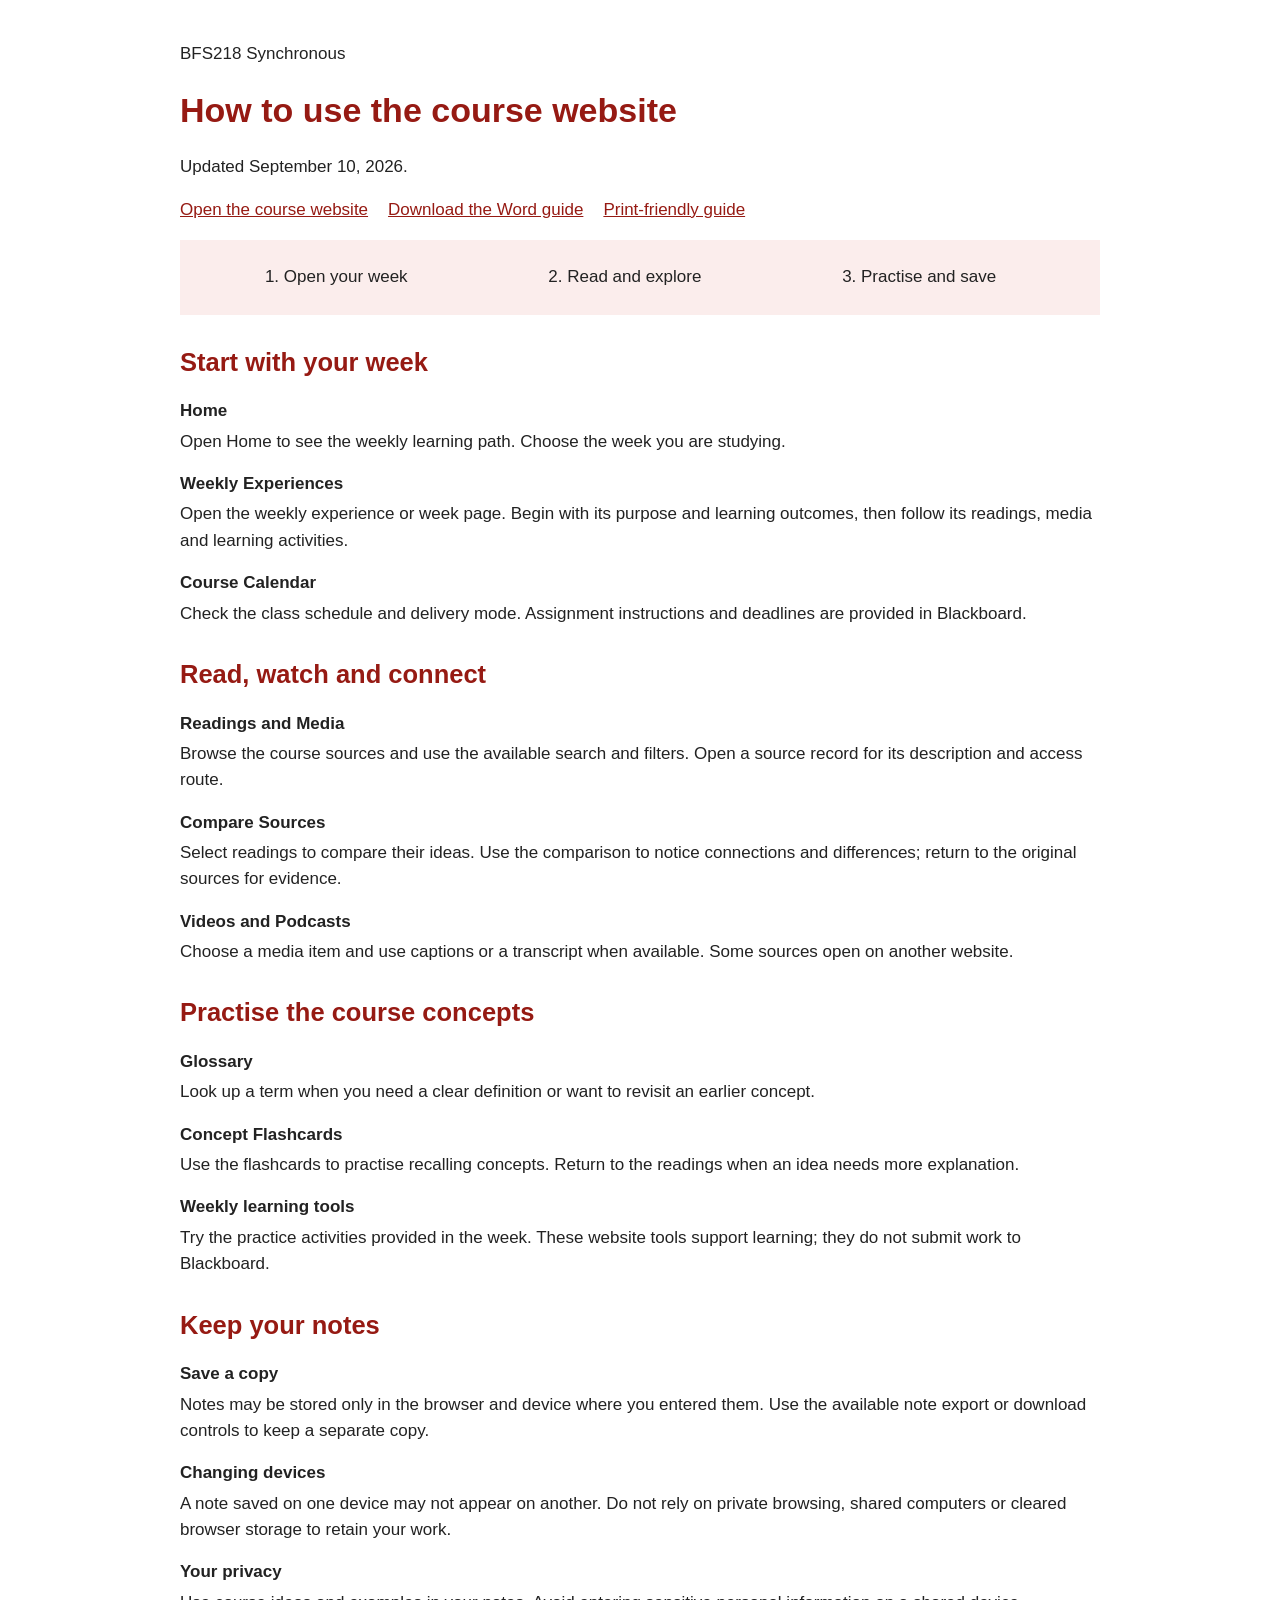
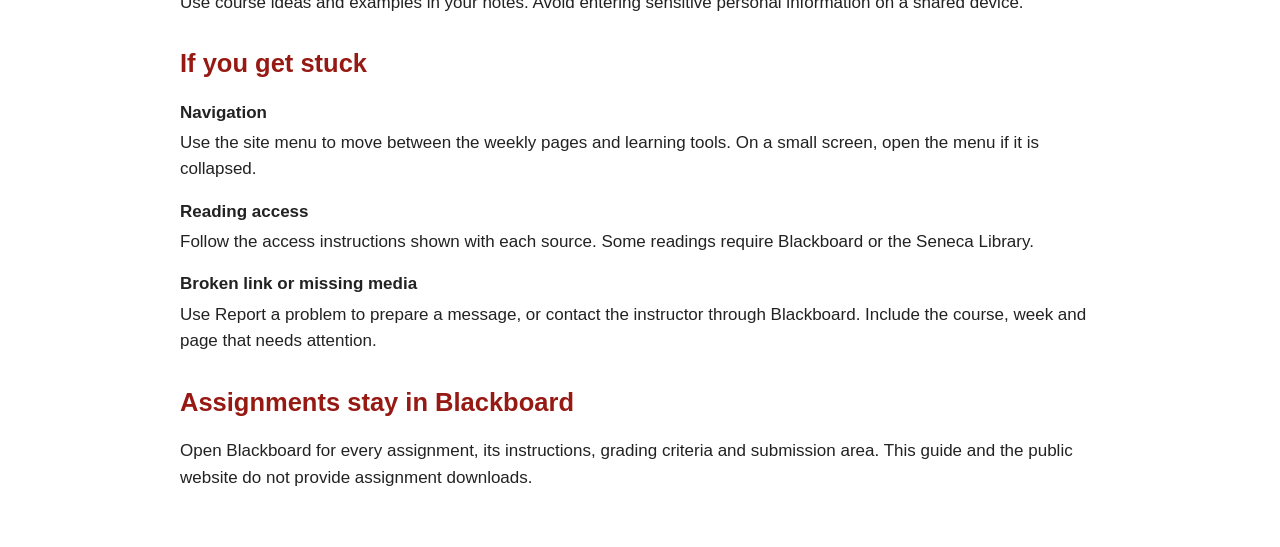
==== commit aeafdfdb: "Provide updated downloadable site-use guides without assignment access" ====
--- a/guide/index.html
+++ b/guide/index.html
@@ -1 +1 @@
-<!doctype html><html lang="en"><head><meta charset="utf-8"><meta name="viewport" content="width=device-width,initial-scale=1"><title>Course website guide</title><style>body{font:18px/1.6 Arial,sans-serif;max-width:720px;margin:40px auto;padding:0 24px;color:#222}a{color:#a51c30}h1{line-height:1.2}</style></head><body><main><h1>Course website guide</h1><p>Use the weekly pages, readings and learning activities on the course website. Open Blackboard for course assignments.</p><p><a href="../index.html">Return to the course website</a></p></main></body></html>
+<!doctype html><html lang="en"><head><meta charset="utf-8"><meta name="viewport" content="width=device-width,initial-scale=1"><title>BFS218 Synchronous website guide</title><style>body{font:17px/1.55 Arial,sans-serif;max-width:920px;padding:24px;margin:auto;color:#222}h1,h2{color:#961a13;line-height:1.2}nav{display:flex;gap:20px;flex-wrap:wrap}a{color:#961a13}dt{font-weight:bold;margin-top:16px}dd{margin:4px 0 16px}.steps{display:flex;justify-content:space-around;gap:32px;background:#fbedec;padding:24px 40px}section{margin:32px 0}@media(max-width:600px){.steps{display:block}}@media print{nav{display:none}body{font-size:11pt}h2,dt{break-after:avoid}section{break-inside:avoid}}</style></head><body><main><header><p>BFS218 Synchronous</p><h1>How to use the course website</h1><p>Updated September 10, 2026.</p><nav><a href="../">Open the course website</a> <a href="BFS218-Course-Website-Guide.docx" download>Download the Word guide</a> <a href="print.html">Print-friendly guide</a></nav></header><ol class="steps"><li>Open your week</li><li>Read and explore</li><li>Practise and save</li></ol><section><h2>Start with your week</h2><dl><dt>Home</dt><dd>Open Home to see the weekly learning path. Choose the week you are studying.</dd><dt>Weekly Experiences</dt><dd>Open the weekly experience or week page. Begin with its purpose and learning outcomes, then follow its readings, media and learning activities.</dd><dt>Course Calendar</dt><dd>Check the class schedule and delivery mode. Assignment instructions and deadlines are provided in Blackboard.</dd></dl></section><section><h2>Read, watch and connect</h2><dl><dt>Readings and Media</dt><dd>Browse the course sources and use the available search and filters. Open a source record for its description and access route.</dd><dt>Compare Sources</dt><dd>Select readings to compare their ideas. Use the comparison to notice connections and differences; return to the original sources for evidence.</dd><dt>Videos and Podcasts</dt><dd>Choose a media item and use captions or a transcript when available. Some sources open on another website.</dd></dl></section><section><h2>Practise the course concepts</h2><dl><dt>Glossary</dt><dd>Look up a term when you need a clear definition or want to revisit an earlier concept.</dd><dt>Concept Flashcards</dt><dd>Use the flashcards to practise recalling concepts. Return to the readings when an idea needs more explanation.</dd><dt>Weekly learning tools</dt><dd>Try the practice activities provided in the week. These website tools support learning; they do not submit work to Blackboard.</dd></dl></section><section><h2>Keep your notes</h2><dl><dt>Save a copy</dt><dd>Notes may be stored only in the browser and device where you entered them. Use the available note export or download controls to keep a separate copy.</dd><dt>Changing devices</dt><dd>A note saved on one device may not appear on another. Do not rely on private browsing, shared computers or cleared browser storage to retain your work.</dd><dt>Your privacy</dt><dd>Use course ideas and examples in your notes. Avoid entering sensitive personal information on a shared device.</dd></dl></section><section><h2>If you get stuck</h2><dl><dt>Navigation</dt><dd>Use the site menu to move between the weekly pages and learning tools. On a small screen, open the menu if it is collapsed.</dd><dt>Reading access</dt><dd>Follow the access instructions shown with each source. Some readings require Blackboard or the Seneca Library.</dd><dt>Broken link or missing media</dt><dd>Use Report a problem to prepare a message, or contact the instructor through Blackboard. Include the course, week and page that needs attention.</dd></dl></section><section><h2>Assignments stay in Blackboard</h2><p>Open Blackboard for every assignment, its instructions, grading criteria and submission area. This guide and the public website do not provide assignment downloads.</p></section></main></body></html>
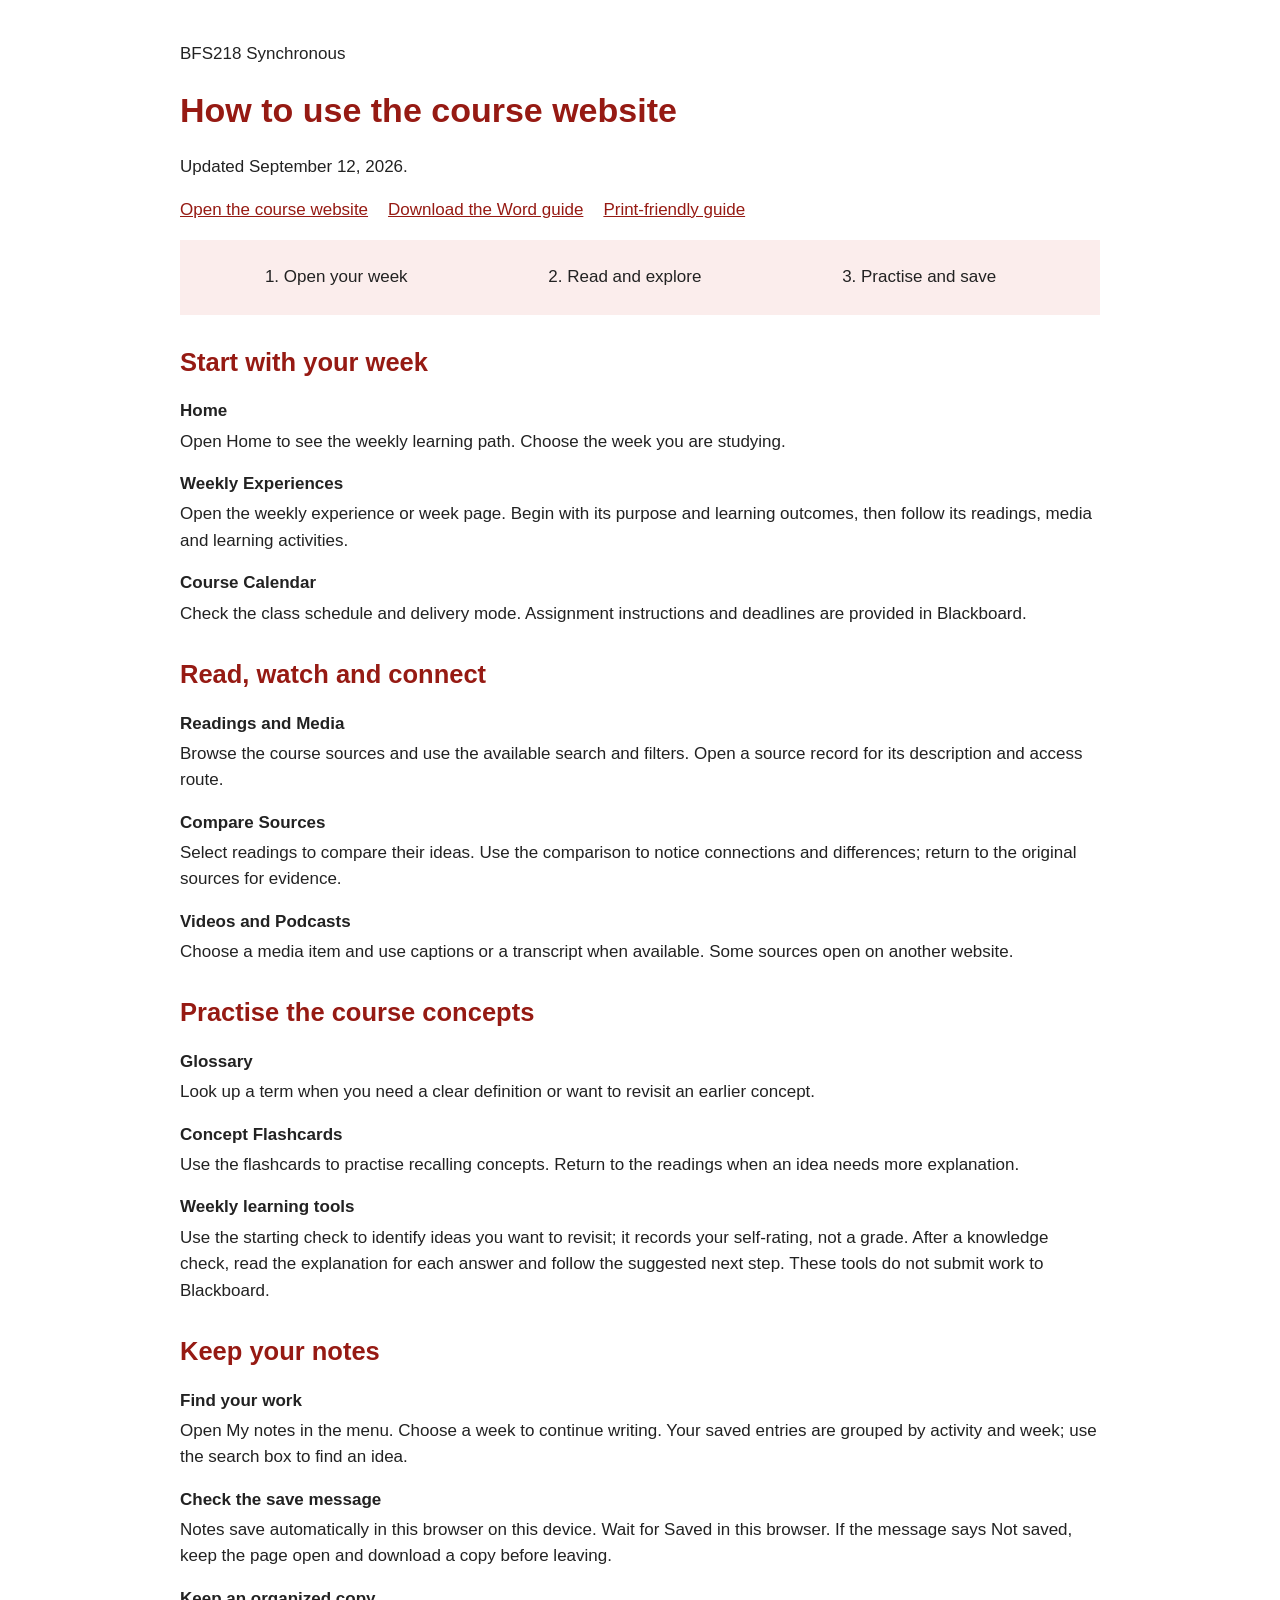
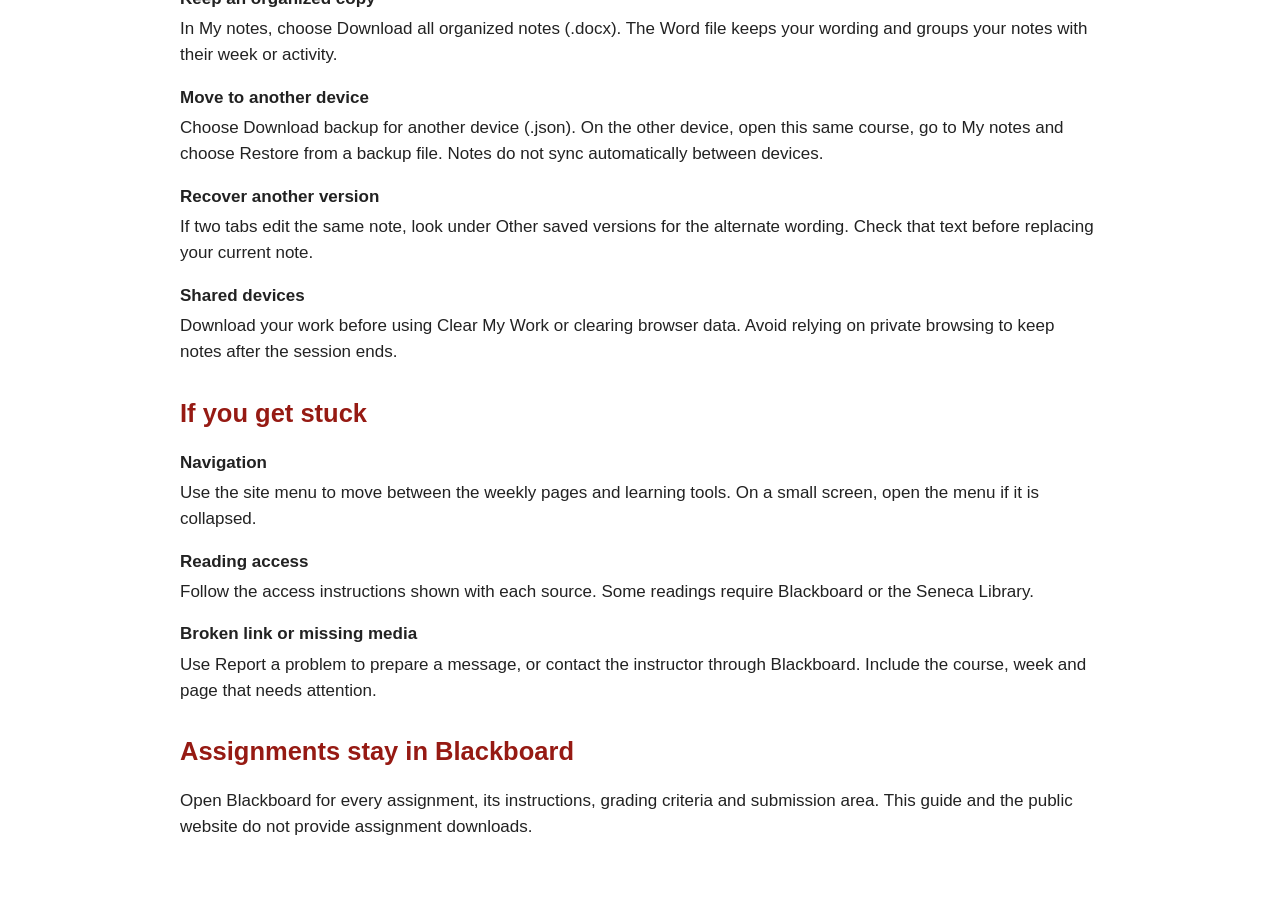
==== commit 8ff04294: "Explain organized notes, save status and backup transfer in student guides" ====
--- a/guide/index.html
+++ b/guide/index.html
@@ -1 +1 @@
-<!doctype html><html lang="en"><head><meta charset="utf-8"><meta name="viewport" content="width=device-width,initial-scale=1"><title>BFS218 Synchronous website guide</title><style>body{font:17px/1.55 Arial,sans-serif;max-width:920px;padding:24px;margin:auto;color:#222}h1,h2{color:#961a13;line-height:1.2}nav{display:flex;gap:20px;flex-wrap:wrap}a{color:#961a13}dt{font-weight:bold;margin-top:16px}dd{margin:4px 0 16px}.steps{display:flex;justify-content:space-around;gap:32px;background:#fbedec;padding:24px 40px}section{margin:32px 0}@media(max-width:600px){.steps{display:block}}@media print{nav{display:none}body{font-size:11pt}h2,dt{break-after:avoid}section{break-inside:avoid}}</style></head><body><main><header><p>BFS218 Synchronous</p><h1>How to use the course website</h1><p>Updated September 10, 2026.</p><nav><a href="../">Open the course website</a> <a href="BFS218-Course-Website-Guide.docx" download>Download the Word guide</a> <a href="print.html">Print-friendly guide</a></nav></header><ol class="steps"><li>Open your week</li><li>Read and explore</li><li>Practise and save</li></ol><section><h2>Start with your week</h2><dl><dt>Home</dt><dd>Open Home to see the weekly learning path. Choose the week you are studying.</dd><dt>Weekly Experiences</dt><dd>Open the weekly experience or week page. Begin with its purpose and learning outcomes, then follow its readings, media and learning activities.</dd><dt>Course Calendar</dt><dd>Check the class schedule and delivery mode. Assignment instructions and deadlines are provided in Blackboard.</dd></dl></section><section><h2>Read, watch and connect</h2><dl><dt>Readings and Media</dt><dd>Browse the course sources and use the available search and filters. Open a source record for its description and access route.</dd><dt>Compare Sources</dt><dd>Select readings to compare their ideas. Use the comparison to notice connections and differences; return to the original sources for evidence.</dd><dt>Videos and Podcasts</dt><dd>Choose a media item and use captions or a transcript when available. Some sources open on another website.</dd></dl></section><section><h2>Practise the course concepts</h2><dl><dt>Glossary</dt><dd>Look up a term when you need a clear definition or want to revisit an earlier concept.</dd><dt>Concept Flashcards</dt><dd>Use the flashcards to practise recalling concepts. Return to the readings when an idea needs more explanation.</dd><dt>Weekly learning tools</dt><dd>Try the practice activities provided in the week. These website tools support learning; they do not submit work to Blackboard.</dd></dl></section><section><h2>Keep your notes</h2><dl><dt>Save a copy</dt><dd>Notes may be stored only in the browser and device where you entered them. Use the available note export or download controls to keep a separate copy.</dd><dt>Changing devices</dt><dd>A note saved on one device may not appear on another. Do not rely on private browsing, shared computers or cleared browser storage to retain your work.</dd><dt>Your privacy</dt><dd>Use course ideas and examples in your notes. Avoid entering sensitive personal information on a shared device.</dd></dl></section><section><h2>If you get stuck</h2><dl><dt>Navigation</dt><dd>Use the site menu to move between the weekly pages and learning tools. On a small screen, open the menu if it is collapsed.</dd><dt>Reading access</dt><dd>Follow the access instructions shown with each source. Some readings require Blackboard or the Seneca Library.</dd><dt>Broken link or missing media</dt><dd>Use Report a problem to prepare a message, or contact the instructor through Blackboard. Include the course, week and page that needs attention.</dd></dl></section><section><h2>Assignments stay in Blackboard</h2><p>Open Blackboard for every assignment, its instructions, grading criteria and submission area. This guide and the public website do not provide assignment downloads.</p></section></main></body></html>
+<!doctype html><html lang="en"><head><meta charset="utf-8"><meta name="viewport" content="width=device-width,initial-scale=1"><title>BFS218 Synchronous website guide</title><style>body{font:17px/1.55 Arial,sans-serif;max-width:920px;padding:24px;margin:auto;color:#222}h1,h2{color:#961a13;line-height:1.2}nav{display:flex;gap:20px;flex-wrap:wrap}a{color:#961a13}dt{font-weight:bold;margin-top:16px}dd{margin:4px 0 16px}.steps{display:flex;justify-content:space-around;gap:32px;background:#fbedec;padding:24px 40px}section{margin:32px 0}@media(max-width:600px){.steps{display:block}}@media print{nav{display:none}body{font-size:11pt}h2,dt{break-after:avoid}section{break-inside:avoid}}</style></head><body><main><header><p>BFS218 Synchronous</p><h1>How to use the course website</h1><p>Updated September 12, 2026.</p><nav><a href="../">Open the course website</a> <a href="BFS218-Course-Website-Guide.docx" download>Download the Word guide</a> <a href="print.html">Print-friendly guide</a></nav></header><ol class="steps"><li>Open your week</li><li>Read and explore</li><li>Practise and save</li></ol><section><h2>Start with your week</h2><dl><dt>Home</dt><dd>Open Home to see the weekly learning path. Choose the week you are studying.</dd><dt>Weekly Experiences</dt><dd>Open the weekly experience or week page. Begin with its purpose and learning outcomes, then follow its readings, media and learning activities.</dd><dt>Course Calendar</dt><dd>Check the class schedule and delivery mode. Assignment instructions and deadlines are provided in Blackboard.</dd></dl></section><section><h2>Read, watch and connect</h2><dl><dt>Readings and Media</dt><dd>Browse the course sources and use the available search and filters. Open a source record for its description and access route.</dd><dt>Compare Sources</dt><dd>Select readings to compare their ideas. Use the comparison to notice connections and differences; return to the original sources for evidence.</dd><dt>Videos and Podcasts</dt><dd>Choose a media item and use captions or a transcript when available. Some sources open on another website.</dd></dl></section><section><h2>Practise the course concepts</h2><dl><dt>Glossary</dt><dd>Look up a term when you need a clear definition or want to revisit an earlier concept.</dd><dt>Concept Flashcards</dt><dd>Use the flashcards to practise recalling concepts. Return to the readings when an idea needs more explanation.</dd><dt>Weekly learning tools</dt><dd>Use the starting check to identify ideas you want to revisit; it records your self-rating, not a grade. After a knowledge check, read the explanation for each answer and follow the suggested next step. These tools do not submit work to Blackboard.</dd></dl></section><section><h2>Keep your notes</h2><dl><dt>Find your work</dt><dd>Open My notes in the menu. Choose a week to continue writing. Your saved entries are grouped by activity and week; use the search box to find an idea.</dd><dt>Check the save message</dt><dd>Notes save automatically in this browser on this device. Wait for Saved in this browser. If the message says Not saved, keep the page open and download a copy before leaving.</dd><dt>Keep an organized copy</dt><dd>In My notes, choose Download all organized notes (.docx). The Word file keeps your wording and groups your notes with their week or activity.</dd><dt>Move to another device</dt><dd>Choose Download backup for another device (.json). On the other device, open this same course, go to My notes and choose Restore from a backup file. Notes do not sync automatically between devices.</dd><dt>Recover another version</dt><dd>If two tabs edit the same note, look under Other saved versions for the alternate wording. Check that text before replacing your current note.</dd><dt>Shared devices</dt><dd>Download your work before using Clear My Work or clearing browser data. Avoid relying on private browsing to keep notes after the session ends.</dd></dl></section><section><h2>If you get stuck</h2><dl><dt>Navigation</dt><dd>Use the site menu to move between the weekly pages and learning tools. On a small screen, open the menu if it is collapsed.</dd><dt>Reading access</dt><dd>Follow the access instructions shown with each source. Some readings require Blackboard or the Seneca Library.</dd><dt>Broken link or missing media</dt><dd>Use Report a problem to prepare a message, or contact the instructor through Blackboard. Include the course, week and page that needs attention.</dd></dl></section><section><h2>Assignments stay in Blackboard</h2><p>Open Blackboard for every assignment, its instructions, grading criteria and submission area. This guide and the public website do not provide assignment downloads.</p></section></main></body></html>
